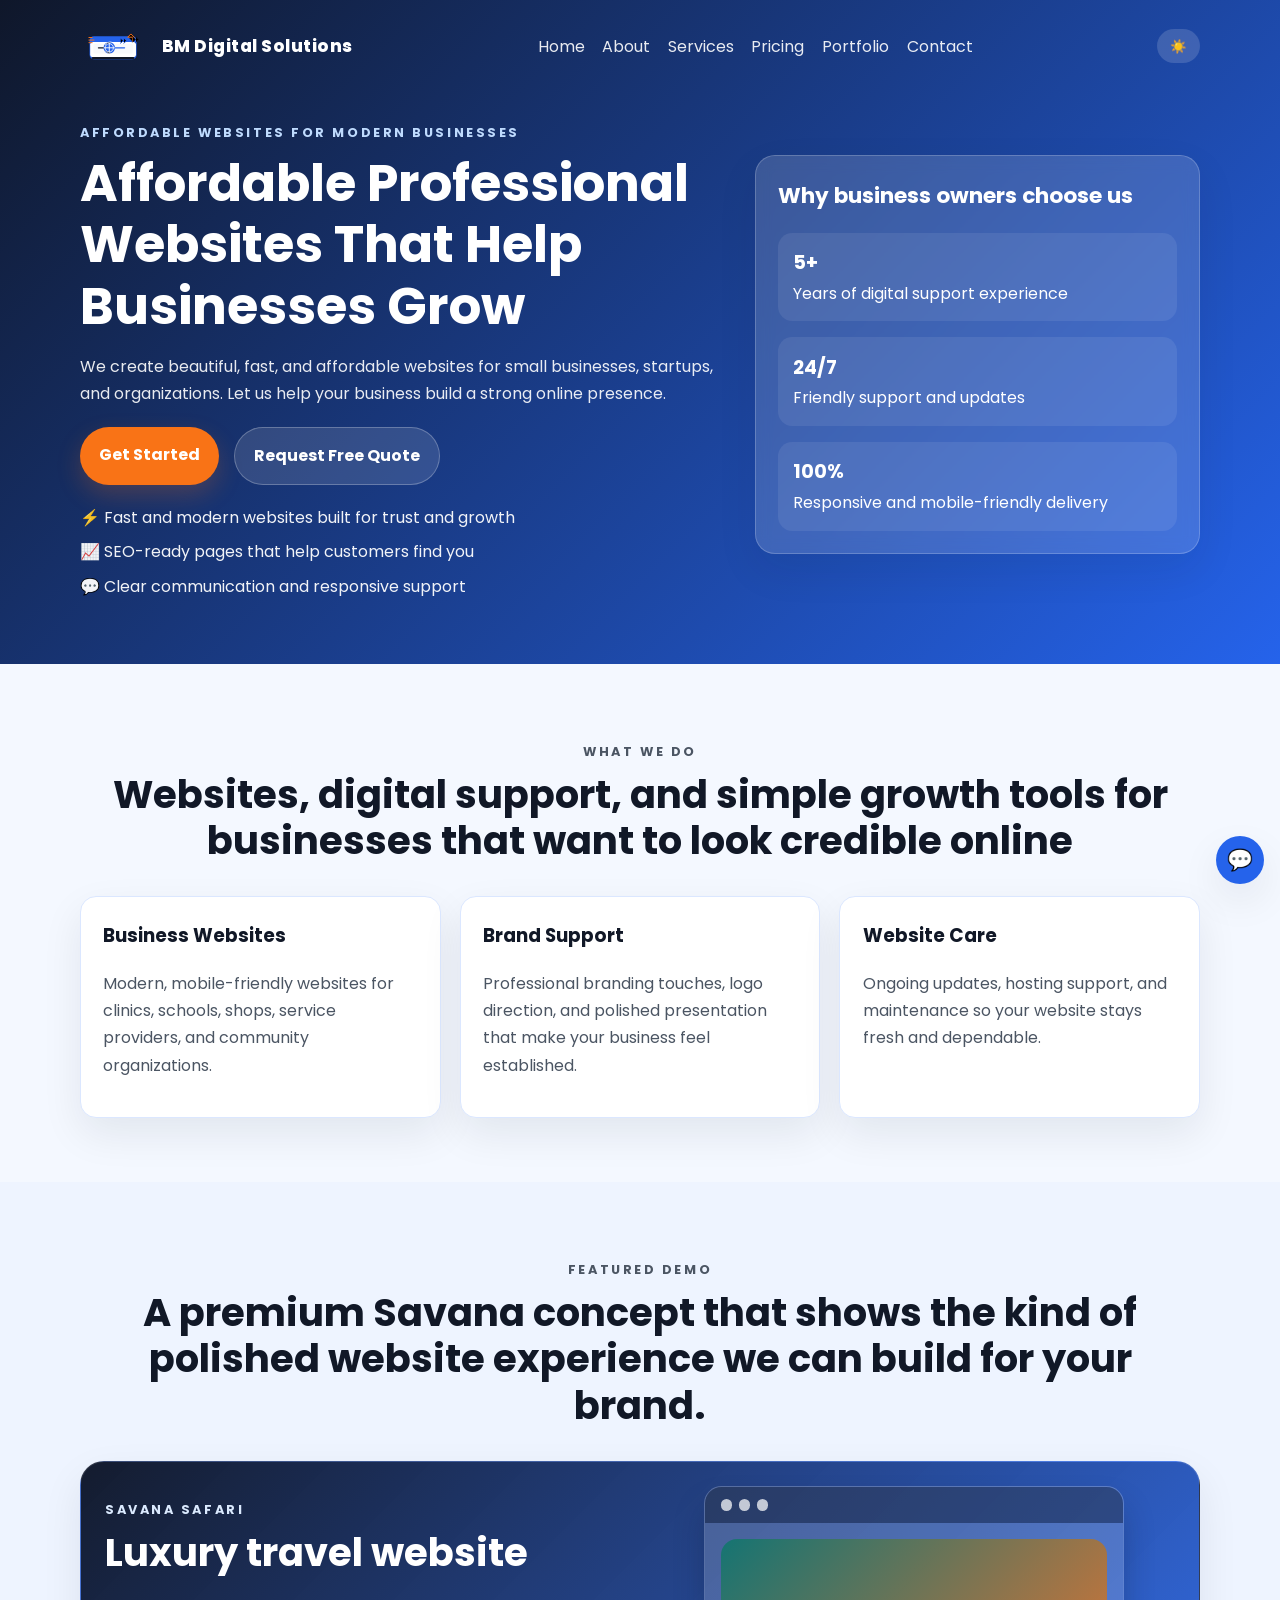
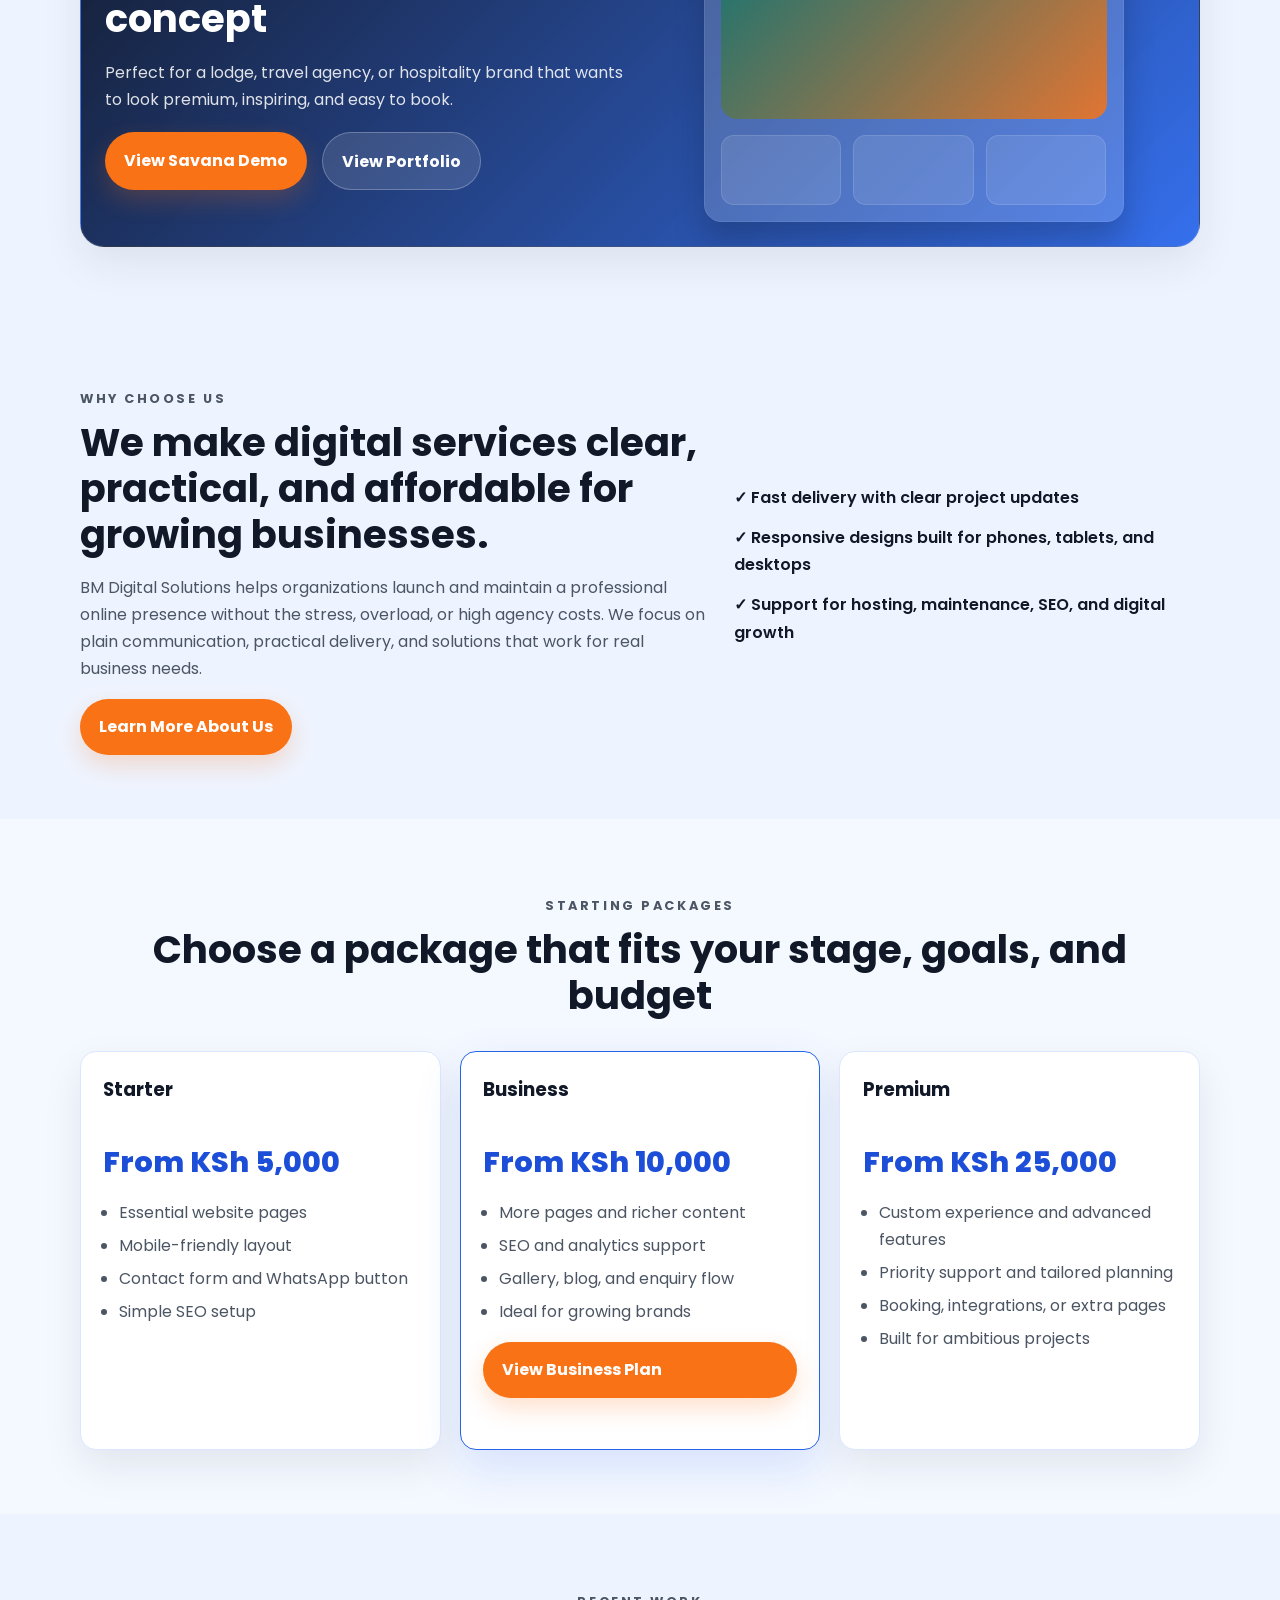
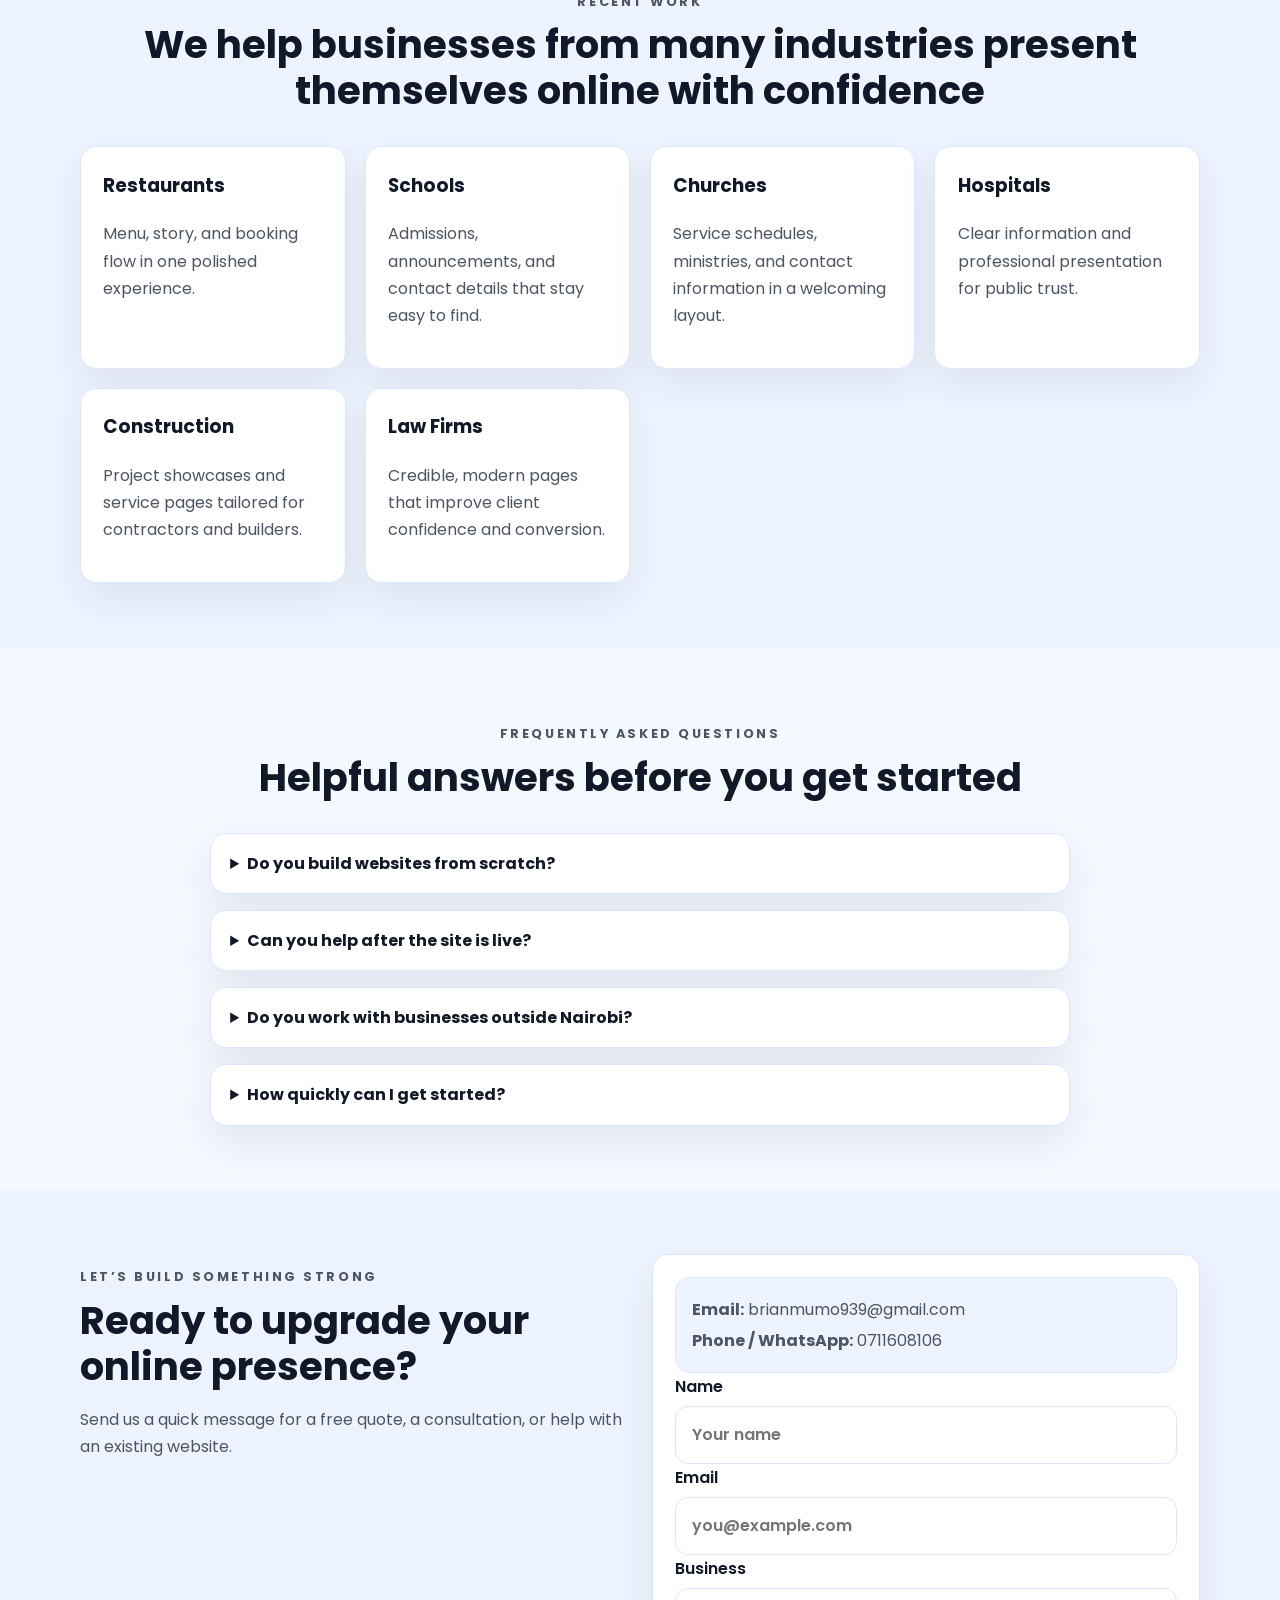
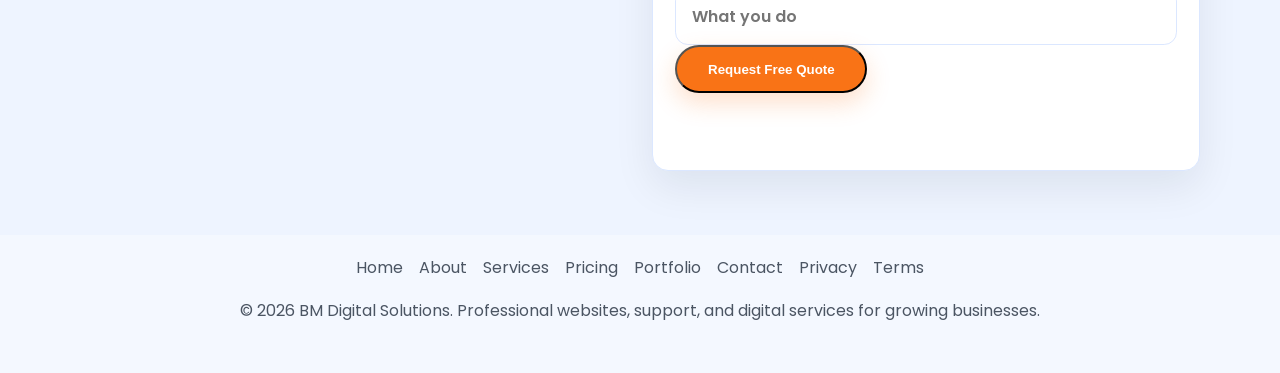
==== index.html @ 934c51f0 "Add Savana demo portfolio showcase Co-authored-by: Copilot <223556219+Copilot@users.noreply.github.c" ====
<!DOCTYPE html>
<html lang="en">
  <head>
    <meta charset="UTF-8" />
    <meta name="viewport" content="width=device-width, initial-scale=1.0" />
    <meta name="description" content="BM Digital Solutions creates affordable, professional websites and digital support services for businesses in Kenya and beyond." />
    <meta name="keywords" content="website design, website development, SEO, business websites, digital solutions, Kenya" />
    <meta property="og:title" content="BM Digital Solutions | Affordable Websites & Digital Solutions" />
    <meta property="og:description" content="Professional websites, branding, SEO, hosting, and digital support for growing businesses." />
    <meta property="og:type" content="website" />
    <title>BM Digital Solutions | Affordable Websites & Digital Solutions</title>
    <link rel="preconnect" href="https://fonts.googleapis.com" />
    <link rel="preconnect" href="https://fonts.gstatic.com" crossorigin />
    <link href="https://fonts.googleapis.com/css2?family=Poppins:wght@400;500;600;700;800&display=swap" rel="stylesheet" />
    <link rel="stylesheet" href="styles.css" />
    <!-- Google tag (gtag.js) -->
    <script async src="https://www.googletagmanager.com/gtag/js?id=G-LF1W4YRLGX"></script>
    <script>
      window.dataLayer = window.dataLayer || [];
      function gtag(){dataLayer.push(arguments);}
      gtag('js', new Date());
      gtag('config', 'G-LF1W4YRLGX');
    </script>
    <link rel="icon" href="images/favicon.svg" type="image/svg+xml" />
    <link rel="icon" href="images/favicon-32.png" sizes="32x32" />
    <meta property="og:image" content="https://femoh-cpu.github.io/BM-Digital-solutions/images/social-preview.svg" />
    <link rel="image_src" href="images/social-preview.svg" />
    <link rel="canonical" href="https://femoh-cpu.github.io/BM-Digital-solutions/" />
    <meta name="author" content="BM Digital Solutions" />
    <meta property="og:title" content="BM Digital Solutions | Affordable Websites & Digital Solutions" />
    <meta property="og:description" content="Affordable professional websites, SEO, hosting and digital support for small businesses." />
    <meta property="og:type" content="website" />
    <meta property="og:url" content="https://femoh-cpu.github.io/BM-Digital-solutions/" />
    <meta property="og:image" content="https://femoh-cpu.github.io/BM-Digital-solutions/images/social-preview.svg" />
    <meta name="twitter:card" content="summary_large_image" />
    <meta name="twitter:title" content="BM Digital Solutions | Affordable Websites & Digital Solutions" />
    <meta name="twitter:description" content="Affordable professional websites, SEO, hosting and digital support for small businesses." />
    <meta name="theme-color" content="#2563EB" />
    <script type="application/ld+json">
      {
        "@context": "https://schema.org",
        "@type": "Organization",
        "name": "BM Digital Solutions",
        "url": "https://femoh-cpu.github.io/BM-Digital-solutions/",
        "logo": "https://femoh-cpu.github.io/BM-Digital-solutions/images/logo.svg",
        "contactPoint": [{
          "@type": "ContactPoint",
          "telephone": "+254711608106",
          "contactType": "customer service"
        }]
      }
    </script>
  </head>
  <body>
    <div class="loading-screen" aria-hidden="true">
      <div class="spinner"></div>
    </div>

    <header class="site-header">
      <div class="container nav-bar">
        <a class="brand" href="index.html" aria-label="BM Digital Solutions home">
          <img class="brand-logo" src="images/logo.svg" alt="BM Digital Solutions laptop logo" />
          <span class="brand-text">BM Digital Solutions</span>
        </a>
        <nav class="nav-links" aria-label="Primary navigation">
          <a href="index.html">Home</a>
          <a href="about.html">About</a>
          <a href="services.html">Services</a>
          <a href="pricing.html">Pricing</a>
          <a href="portfolio.html">Portfolio</a>
          <a href="contact.html">Contact</a>
        </nav>
        <button class="theme-toggle" type="button" aria-label="Toggle dark mode">☀️</button>
      </div>

      <div class="container hero" id="top">
        <div class="hero-copy">
          <p class="eyebrow">Affordable websites for modern businesses</p>
          <h1>Affordable Professional Websites That Help Businesses Grow</h1>
          <p class="hero-text">
            We create beautiful, fast, and affordable websites for small businesses, startups, and organizations. Let us help your business build a strong online presence.
          </p>
          <div class="hero-actions">
            <a class="btn btn-primary" href="contact.html">Get Started</a>
            <a class="btn btn-secondary" href="services.html">Request Free Quote</a>
          </div>
          <ul class="hero-list">
            <li>⚡ Fast and modern websites built for trust and growth</li>
            <li>📈 SEO-ready pages that help customers find you</li>
            <li>💬 Clear communication and responsive support</li>
          </ul>
        </div>

        <div class="hero-card" aria-label="Business growth highlights">
          <h2>Why business owners choose us</h2>
          <div class="stat-grid">
            <div>
              <strong>5+</strong>
              <span>Years of digital support experience</span>
            </div>
            <div>
              <strong>24/7</strong>
              <span>Friendly support and updates</span>
            </div>
            <div>
              <strong>100%</strong>
              <span>Responsive and mobile-friendly delivery</span>
            </div>
          </div>
        </div>
      </div>
    </header>

    <main>
      <section class="section">
        <div class="container">
          <div class="section-heading">
            <p class="eyebrow">What we do</p>
            <h2>Websites, digital support, and simple growth tools for businesses that want to look credible online</h2>
          </div>
          <div class="card-grid">
            <article class="info-card">
              <h3>Business Websites</h3>
              <p>Modern, mobile-friendly websites for clinics, schools, shops, service providers, and community organizations.</p>
            </article>
            <article class="info-card">
              <h3>Brand Support</h3>
              <p>Professional branding touches, logo direction, and polished presentation that make your business feel established.</p>
            </article>
            <article class="info-card">
              <h3>Website Care</h3>
              <p>Ongoing updates, hosting support, and maintenance so your website stays fresh and dependable.</p>
            </article>
          </div>
        </div>
      </section>

      <section class="section section-alt">
        <div class="container">
          <div class="section-heading">
            <p class="eyebrow">Featured demo</p>
            <h2>A premium Savana concept that shows the kind of polished website experience we can build for your brand.</h2>
          </div>
          <div class="showcase-banner">
            <div class="showcase-copy">
              <p class="eyebrow">Savana Safari</p>
              <h3>Luxury travel website concept</h3>
              <p>Perfect for a lodge, travel agency, or hospitality brand that wants to look premium, inspiring, and easy to book.</p>
              <div class="hero-actions">
                <a class="btn btn-primary" href="savana-demo.html">View Savana Demo</a>
                <a class="btn btn-secondary" href="portfolio.html">View Portfolio</a>
              </div>
            </div>
            <div class="showcase-preview" aria-hidden="true">
              <div class="mini-browser-panel">
                <div class="mini-browser-toolbar"><span></span><span></span><span></span></div>
                <div class="mini-browser-body">
                  <div class="mini-banner"></div>
                  <div class="mini-cards">
                    <span></span>
                    <span></span>
                    <span></span>
                  </div>
                </div>
              </div>
            </div>
          </div>
        </div>
      </section>

      <section class="section section-alt">
        <div class="container split-section">
          <div>
            <p class="eyebrow">Why choose us</p>
            <h2>We make digital services clear, practical, and affordable for growing businesses.</h2>
            <p>
              BM Digital Solutions helps organizations launch and maintain a professional online presence without the stress, overload, or high agency costs. We focus on plain communication, practical delivery, and solutions that work for real business needs.
            </p>
            <a class="btn btn-primary" href="about.html">Learn More About Us</a>
          </div>
          <div class="check-list">
            <div>✓ Fast delivery with clear project updates</div>
            <div>✓ Responsive designs built for phones, tablets, and desktops</div>
            <div>✓ Support for hosting, maintenance, SEO, and digital growth</div>
          </div>
        </div>
      </section>

      <section class="section">
        <div class="container">
          <div class="section-heading">
            <p class="eyebrow">Starting packages</p>
            <h2>Choose a package that fits your stage, goals, and budget</h2>
          </div>

          <div class="pricing-grid">
            <article class="pricing-card">
              <h3>Starter</h3>
              <p class="price">From KSh 5,000</p>
              <ul>
                <li>Essential website pages</li>
                <li>Mobile-friendly layout</li>
                <li>Contact form and WhatsApp button</li>
                <li>Simple SEO setup</li>
              </ul>
              <a class="btn btn-secondary" href="pricing.html">View Starter Plan</a>
            </article>

            <article class="pricing-card featured">
              <h3>Business</h3>
              <p class="price">From KSh 10,000</p>
              <ul>
                <li>More pages and richer content</li>
                <li>SEO and analytics support</li>
                <li>Gallery, blog, and enquiry flow</li>
                <li>Ideal for growing brands</li>
              </ul>
              <a class="btn btn-primary" href="pricing.html">View Business Plan</a>
            </article>

            <article class="pricing-card">
              <h3>Premium</h3>
              <p class="price">From KSh 25,000</p>
              <ul>
                <li>Custom experience and advanced features</li>
                <li>Priority support and tailored planning</li>
                <li>Booking, integrations, or extra pages</li>
                <li>Built for ambitious projects</li>
              </ul>
              <a class="btn btn-secondary" href="pricing.html">View Premium Plan</a>
            </article>
          </div>
        </div>
      </section>

      <section class="section section-alt">
        <div class="container">
          <div class="section-heading">
            <p class="eyebrow">Recent work</p>
            <h2>We help businesses from many industries present themselves online with confidence</h2>
          </div>
          <div class="card-grid">
            <article class="info-card"><h3>Restaurants</h3><p>Menu, story, and booking flow in one polished experience.</p></article>
            <article class="info-card"><h3>Schools</h3><p>Admissions, announcements, and contact details that stay easy to find.</p></article>
            <article class="info-card"><h3>Churches</h3><p>Service schedules, ministries, and contact information in a welcoming layout.</p></article>
            <article class="info-card"><h3>Hospitals</h3><p>Clear information and professional presentation for public trust.</p></article>
            <article class="info-card"><h3>Construction</h3><p>Project showcases and service pages tailored for contractors and builders.</p></article>
            <article class="info-card"><h3>Law Firms</h3><p>Credible, modern pages that improve client confidence and conversion.</p></article>
          </div>
        </div>
      </section>

      <section class="section">
        <div class="container">
          <div class="section-heading">
            <p class="eyebrow">Frequently asked questions</p>
            <h2>Helpful answers before you get started</h2>
          </div>
          <div class="faq-list">
            <details class="faq-item">
              <summary>Do you build websites from scratch?</summary>
              <p>Yes. We can create a brand-new website or redesign an existing one to make it cleaner, faster, and easier to manage.</p>
            </details>
            <details class="faq-item">
              <summary>Can you help after the site is live?</summary>
              <p>Absolutely. We offer ongoing support for updates, maintenance, hosting guidance, and simple digital improvements.</p>
            </details>
            <details class="faq-item">
              <summary>Do you work with businesses outside Nairobi?</summary>
              <p>Yes. We support clients across Kenya and can work remotely for projects of many sizes.</p>
            </details>
            <details class="faq-item">
              <summary>How quickly can I get started?</summary>
              <p>We usually begin with a short consultation and then outline the best package based on your needs and timeline.</p>
            </details>
          </div>
        </div>
      </section>

      <section class="section section-alt">
        <div class="container contact-wrap">
          <div>
            <p class="eyebrow">Let’s build something strong</p>
            <h2>Ready to upgrade your online presence?</h2>
            <p>Send us a quick message for a free quote, a consultation, or help with an existing website.</p>
          </div>

          <form class="contact-form" id="lead-form" action="https://formspree.io/f/mwlepazd" method="POST" data-remote="true">
            <div class="contact-detail-box">
              <p><strong>Email:</strong> brianmumo939@gmail.com</p>
              <p><strong>Phone / WhatsApp:</strong> 0711608106</p>
            </div>
            <label>
              Name
              <input type="text" name="name" placeholder="Your name" required />
            </label>
            <label>
              Email
              <input type="email" name="email" placeholder="you@example.com" required />
            </label>
            <label>
              Business
              <input type="text" name="business" placeholder="What you do" required />
            </label>
            <button class="btn btn-primary" type="submit">Request Free Quote</button>
            <p class="form-message" id="form-message" aria-live="polite"></p>
            <noscript>
              <p>Please enable JavaScript or contact us directly at <a href="mailto:brianmumo939@gmail.com?subject=Website%20Quote%20Request&body=Hello%20BM%20Digital%20Solutions%2C%0A%0AI%20would%20like%20a%20quote%20for%20a%20website%20project.%0A%0AMy%20business%20name%3A%0AContact%20email%3A%0AContact%20phone%3A%0AProject%20details%3A">brianmumo939@gmail.com</a>.</p>
            </noscript>
          </form>
        </div>
      </section>
    </main>

    <footer class="site-footer">
      <div class="container footer-wrap">
        <div class="footer-links">
          <a href="index.html">Home</a>
          <a href="about.html">About</a>
          <a href="services.html">Services</a>
          <a href="pricing.html">Pricing</a>
          <a href="portfolio.html">Portfolio</a>
          <a href="contact.html">Contact</a>
          <a href="privacy.html">Privacy</a>
          <a href="terms.html">Terms</a>
        </div>
        <p>© <span id="year"></span> BM Digital Solutions. Professional websites, support, and digital services for growing businesses.</p>
      </div>
    </footer>

    <a class="back-to-top" href="#top" aria-label="Back to top">↑</a>
    <a class="whatsapp-float" href="https://wa.me/254711608106" target="_blank" rel="noreferrer" aria-label="Chat on WhatsApp">💬</a>

    <script src="script.js"></script>
  </body>
</html>
---- styles.css ----
:root {
  --bg: #f4f8ff;
  --text: #111827;
  --muted: #4b5563;
  --surface: #ffffff;
  --surface-alt: #eef4ff;
  --primary: #2563eb;
  --primary-dark: #1d4ed8;
  --accent: #f97316;
  --border: #dbe7ff;
  --shadow: 0 16px 40px rgba(17, 24, 39, 0.08);
}

body.dark {
  --bg: #07111f;
  --text: #f8fafc;
  --muted: #cbd5e1;
  --surface: #0f172a;
  --surface-alt: #111c31;
  --primary: #60a5fa;
  --primary-dark: #bfdbfe;
  --border: #233249;
  --shadow: 0 18px 40px rgba(2, 6, 23, 0.35);
}

* {
  box-sizing: border-box;
}

html {
  scroll-behavior: smooth;
}

body {
  margin: 0;
  font-family: "Poppins", sans-serif;
  background: var(--bg);
  color: var(--text);
  line-height: 1.7;
  transition: background 0.3s ease, color 0.3s ease;
}

a {
  color: inherit;
  text-decoration: none;
}

img {
  max-width: 100%;
  display: block;
}

.container {
  width: min(1120px, calc(100% - 2rem));
  margin: 0 auto;
}

.site-header {
  background: linear-gradient(135deg, #0f172a 0%, #2563eb 100%);
  color: white;
  padding: 1rem 0 4rem;
  position: relative;
}

.site-header.sticky {
  padding-top: 0.7rem;
}

.nav-bar {
  display: flex;
  justify-content: space-between;
  align-items: center;
  padding: 0.5rem 0 1.5rem;
  gap: 1rem;
}

.site-header.sticky .nav-bar {
  padding-bottom: 0.9rem;
}

.brand {
  display: inline-flex;
  align-items: center;
  gap: 0.7rem;
  font-weight: 800;
  font-size: 1.05rem;
  letter-spacing: 0.03em;
}

.brand-logo {
  width: 4.4rem;
  height: auto;
  display: block;
}

.nav-links {
  display: flex;
  gap: 1.1rem;
  flex-wrap: wrap;
}

.nav-links a {
  color: rgba(255, 255, 255, 0.9);
  transition: color 0.2s ease;
}

.nav-links a:hover {
  color: white;
}

.theme-toggle {
  border: none;
  background: rgba(255, 255, 255, 0.15);
  color: white;
  padding: 0.6rem 0.8rem;
  border-radius: 999px;
  cursor: pointer;
}

.hero {
  display: grid;
  gap: 2rem;
  grid-template-columns: 1.3fr 0.9fr;
  align-items: center;
  padding-top: 1rem;
}

.eyebrow {
  text-transform: uppercase;
  letter-spacing: 0.2em;
  font-size: 0.8rem;
  font-weight: 700;
  color: #bfdbfe;
  margin-bottom: 0.6rem;
}

.hero h1,
.page-hero h1,
.section-heading h2,
.split-section h2,
.contact-wrap h2 {
  margin: 0 0 0.6rem;
  line-height: 1.2;
}

.hero h1 {
  font-size: clamp(2.2rem, 4vw, 3.4rem);
}

.hero-text {
  color: rgba(255, 255, 255, 0.9);
  max-width: 650px;
}

.hero-actions {
  display: flex;
  flex-wrap: wrap;
  gap: 0.9rem;
  margin: 1.2rem 0;
}

.btn {
  display: inline-block;
  padding: 0.9rem 1.2rem;
  border-radius: 999px;
  font-weight: 700;
  transition: transform 0.2s ease, box-shadow 0.2s ease;
}

.btn:hover {
  transform: translateY(-2px);
}

.btn-primary {
  background: var(--accent);
  color: white;
  box-shadow: 0 10px 25px rgba(249, 115, 22, 0.22);
}

.btn-secondary {
  background: rgba(255, 255, 255, 0.12);
  color: white;
  border: 1px solid rgba(255, 255, 255, 0.25);
}

.hero-list {
  list-style: none;
  padding: 0;
  margin: 1rem 0 0;
  display: grid;
  gap: 0.45rem;
  color: rgba(255, 255, 255, 0.94);
}

.hero-card {
  background: rgba(255, 255, 255, 0.15);
  border: 1px solid rgba(255, 255, 255, 0.2);
  backdrop-filter: blur(8px);
  border-radius: 1.25rem;
  padding: 1.4rem;
  box-shadow: var(--shadow);
}

.hero-card h2 {
  margin-top: 0;
  font-size: 1.35rem;
}

.stat-grid {
  display: grid;
  gap: 1rem;
}

.stat-grid div {
  background: rgba(255, 255, 255, 0.08);
  border-radius: 0.9rem;
  padding: 0.9rem;
}

.stat-grid strong {
  display: block;
  font-size: 1.2rem;
}

.page-hero {
  padding: 2rem 0 1rem;
}

.page-hero h1 {
  font-size: clamp(2rem, 3.5vw, 2.7rem);
}

.section {
  padding: 4rem 0;
}

.section-alt {
  background: var(--surface-alt);
}

.section-heading {
  text-align: center;
  margin-bottom: 2rem;
}

.section-heading h2,
.split-section h2,
.contact-wrap h2 {
  font-size: clamp(1.7rem, 3vw, 2.4rem);
}

.section-heading p,
.split-section p,
.contact-wrap p,
.info-card p,
.testimonial-card p,
.pricing-card ul,
.content-card p,
.policy-card p,
.policy-card li {
  color: var(--muted);
}

.card-grid,
.testimonial-grid,
.pricing-grid,
.service-grid {
  display: grid;
  gap: 1.2rem;
  grid-template-columns: repeat(auto-fit, minmax(240px, 1fr));
}

.info-card,
.testimonial-card,
.contact-form,
.pricing-card,
.content-card,
.policy-card,
.contact-card {
  background: var(--surface);
  border: 1px solid var(--border);
  border-radius: 1rem;
  padding: 1.4rem;
  box-shadow: var(--shadow);
}

.info-card h3,
.testimonial-card strong,
.pricing-card h3,
.content-card h3 {
  margin-top: 0;
}

.pricing-card {
  display: flex;
  flex-direction: column;
  gap: 0.8rem;
}

.pricing-card.featured {
  border: 1px solid var(--primary);
  box-shadow: 0 18px 45px rgba(37, 99, 235, 0.15);
}

.price {
  font-size: 1.8rem;
  font-weight: 800;
  color: var(--primary-dark);
  margin: 0;
}

.pricing-card ul,
.policy-card ul {
  padding-left: 1rem;
  margin: 0 0 0.25rem;
}

.pricing-card li + li,
.policy-card li + li {
  margin-top: 0.35rem;
}

.split-section {
  display: grid;
  gap: 1.5rem;
  grid-template-columns: 1.15fr 0.85fr;
  align-items: center;
}

.check-list {
  display: grid;
  gap: 0.8rem;
  font-weight: 600;
}

.contact-wrap {
  display: grid;
  gap: 1.5rem;
  grid-template-columns: 1fr 1fr;
  align-items: start;
}

  .contact-form {
    max-width: 100%;
  }

  .contact-form button[type="submit"] {
    width: fit-content;
    min-width: 12rem;
  }
.contact-detail-box {
  padding: 0.95rem 1rem;
  border-radius: 0.9rem;
  background: var(--surface-alt);
  border: 1px solid var(--border);
}

.contact-detail-box p {
  margin: 0.2rem 0;
}

.contact-map {
  margin-top: 1rem;
  border-radius: 1rem;
  overflow: hidden;
  border: 1px solid var(--border);
}

.contact-map iframe {
  width: 100%;
  min-height: 240px;
  border: 0;
}

label {
  display: grid;
  gap: 0.35rem;
  font-weight: 600;
}

input,
textarea {
  border: 1px solid var(--border);
  border-radius: 0.8rem;
  padding: 0.9rem 1rem;
  font: inherit;
  background: var(--surface);
  color: var(--text);
  transition: border-color 0.2s ease, box-shadow 0.2s ease;
}

input:focus,
textarea:focus {
  outline: none;
  border-color: var(--primary);
  box-shadow: 0 0 0 4px rgba(37, 99, 235, 0.12);
}

textarea {
  min-height: 140px;
  resize: vertical;
}

.form-message {
  min-height: 1.4rem;
  color: var(--primary-dark);
  font-weight: 600;
  transition: color 0.2s ease;
}

.form-message.error {
  color: #ef4444;
}

.form-message.success {
  color: #16a34a;
}

.faq-list {
  display: grid;
  gap: 1rem;
  max-width: 860px;
  margin: 0 auto;
}

.faq-item {
  background: var(--surface);
  border: 1px solid var(--border);
  border-radius: 1rem;
  padding: 1rem 1.2rem;
  box-shadow: var(--shadow);
}

.faq-item summary {
  cursor: pointer;
  font-weight: 700;
  color: var(--text);
}

.faq-item p {
  margin: 0.7rem 0 0;
  color: var(--muted);
}

.portfolio-cta {
  margin-top: 1rem;
}

.showcase-banner {
  display: grid;
  grid-template-columns: 1fr 1fr;
  gap: 1.5rem;
  align-items: center;
  background: linear-gradient(135deg, rgba(15, 23, 42, 0.98), rgba(37, 99, 235, 0.92));
  border: 1px solid rgba(255, 255, 255, 0.12);
  border-radius: 1.5rem;
  padding: 1.5rem;
  box-shadow: var(--shadow);
  overflow: hidden;
}

.showcase-banner-large {
  min-height: 350px;
}

.showcase-copy {
  color: white;
}

.showcase-copy .eyebrow {
  color: #dbeafe;
}

.showcase-copy h3 {
  margin: 0 0 0.5rem;
  font-size: clamp(1.7rem, 3vw, 2.4rem);
}

.showcase-copy p {
  color: rgba(255, 255, 255, 0.86);
  margin: 0;
}

.showcase-copy .hero-actions {
  margin-top: 1.2rem;
}

.showcase-preview {
  display: grid;
  place-items: center;
}

.mini-browser-panel {
  width: min(100%, 420px);
  background: rgba(255, 255, 255, 0.1);
  border: 1px solid rgba(255, 255, 255, 0.15);
  border-radius: 1.1rem;
  overflow: hidden;
  box-shadow: 0 20px 30px rgba(15, 23, 42, 0.25);
}

.mini-browser-toolbar {
  display: flex;
  gap: 0.45rem;
  padding: 0.8rem 1rem;
  background: rgba(15, 23, 42, 0.4);
}

.mini-browser-toolbar span {
  display: inline-block;
  width: 0.7rem;
  height: 0.7rem;
  border-radius: 50%;
  background: rgba(255, 255, 255, 0.72);
}

.mini-browser-body {
  padding: 1rem;
  background: rgba(255, 255, 255, 0.08);
}

.mini-banner {
  height: 180px;
  border-radius: 1rem;
  background: linear-gradient(135deg, rgba(15, 118, 110, 0.9), rgba(249, 115, 22, 0.85)), url('https://images.unsplash.com/photo-1501785888041-af3ef285b470?auto=format&fit=crop&w=900&q=80') center/cover no-repeat;
  margin-bottom: 1rem;
}

.mini-banner-alt {
  background: linear-gradient(135deg, rgba(17, 24, 39, 0.5), rgba(6, 95, 70, 0.75)), url('https://images.unsplash.com/photo-1549388604-817d15aa0110?auto=format&fit=crop&w=900&q=80') center/cover no-repeat;
}

.mini-cards {
  display: grid;
  grid-template-columns: repeat(3, minmax(0, 1fr));
  gap: 0.75rem;
}

.mini-cards span {
  display: block;
  height: 70px;
  border-radius: 0.8rem;
  background: rgba(255, 255, 255, 0.1);
  border: 1px solid rgba(255, 255, 255, 0.12);
}

.savana-header {
  background: linear-gradient(135deg, #102d21 0%, #0e8f73 40%, #1f2937 100%);
}

.demo-hero {
  display: grid;
  gap: 2rem;
  grid-template-columns: 1.1fr 0.9fr;
  align-items: center;
  padding-top: 1rem;
}

.feature-list {
  list-style: none;
  padding: 0;
  margin: 1.4rem 0 0;
  display: grid;
  gap: 0.6rem;
  color: rgba(255, 255, 255, 0.92);
}

.browser-window {
  background: rgba(255, 255, 255, 0.12);
  border: 1px solid rgba(255, 255, 255, 0.2);
  border-radius: 1.2rem;
  overflow: hidden;
  box-shadow: 0 22px 40px rgba(2, 6, 23, 0.28);
  backdrop-filter: blur(8px);
}

.browser-bar {
  display: flex;
  gap: 0.45rem;
  padding: 0.8rem 1rem;
  background: rgba(15, 23, 42, 0.35);
}

.browser-bar span {
  width: 0.8rem;
  height: 0.8rem;
  border-radius: 50%;
  background: rgba(255, 255, 255, 0.7);
  display: inline-block;
}

.browser-content {
  padding: 1.1rem;
  background: rgba(255, 255, 255, 0.06);
}

.browser-hero {
  padding: 1.1rem;
  border-radius: 1rem;
  margin-bottom: 1rem;
  background: linear-gradient(135deg, rgba(15, 118, 110, 0.82), rgba(2, 6, 23, 0.28)), url('https://images.unsplash.com/photo-1547036967-23d11aacaee0?auto=format&fit=crop&w=1200&q=80') center/cover no-repeat;
  color: white;
}

.browser-badge {
  display: inline-block;
  background: rgba(255, 255, 255, 0.18);
  border: 1px solid rgba(255, 255, 255, 0.2);
  border-radius: 999px;
  padding: 0.35rem 0.7rem;
  font-size: 0.75rem;
  text-transform: uppercase;
  letter-spacing: 0.08em;
}

.browser-hero h2 {
  margin: 0.7rem 0 0.4rem;
  font-size: clamp(1.5rem, 2vw, 2.2rem);
}

.browser-hero p {
  margin: 0;
  color: rgba(255, 255, 255, 0.85);
}

.browser-actions {
  display: flex;
  flex-wrap: wrap;
  gap: 0.6rem;
  margin-top: 1rem;
}

.browser-actions span {
  display: inline-block;
  background: rgba(255, 255, 255, 0.14);
  border: 1px solid rgba(255, 255, 255, 0.15);
  border-radius: 999px;
  padding: 0.45rem 0.8rem;
  font-size: 0.75rem;
}

.browser-grid {
  display: grid;
  grid-template-columns: repeat(3, minmax(0, 1fr));
  gap: 0.7rem;
}

.mini-card {
  padding: 0.8rem;
  border-radius: 0.8rem;
  background: rgba(255, 255, 255, 0.08);
  border: 1px solid rgba(255, 255, 255, 0.12);
  color: white;
}

.mini-card strong {
  display: block;
  font-size: 1.1rem;
  margin-bottom: 0.2rem;
}

.mini-card span {
  color: rgba(255, 255, 255, 0.75);
  font-size: 0.78rem;
}

.savana-visual {
  position: relative;
  min-height: 350px;
}

.image-panel {
  position: absolute;
  border-radius: 1.2rem;
  border: 1px solid var(--border);
  box-shadow: var(--shadow);
}

.image-panel-large {
  inset: 0 4rem 2rem 0;
  background: linear-gradient(135deg, rgba(2, 6, 23, 0.2), rgba(6, 95, 70, 0.15)), url('https://images.unsplash.com/photo-1500530855697-b586d89ba3ee?auto=format&fit=crop&w=1200&q=80') center/cover no-repeat;
}

.image-panel-small {
  inset: 140px 0 0 40%;
  background: linear-gradient(135deg, rgba(249, 115, 22, 0.2), rgba(15, 23, 42, 0.15)), url('https://images.unsplash.com/photo-1521295121783-8a321d551ad2?auto=format&fit=crop&w=900&q=80') center/cover no-repeat;
}

.savana-stats {
  grid-template-columns: repeat(4, minmax(180px, 1fr));
}

.stat-item {
  background: var(--surface);
  border: 1px solid var(--border);
  border-radius: 1rem;
  padding: 1.3rem;
  box-shadow: var(--shadow);
  text-align: center;
}

.stat-item strong {
  display: block;
  font-size: 1.7rem;
  color: var(--primary-dark);
}

.stat-item span {
  color: var(--muted);
}

.package-tag {
  display: inline-flex;
  width: fit-content;
  padding: 0.35rem 0.7rem;
  border-radius: 999px;
  background: rgba(37, 99, 235, 0.08);
  color: var(--primary-dark);
  font-size: 0.72rem;
  font-weight: 700;
  text-transform: uppercase;
  letter-spacing: 0.08em;
}

.savana-packages .pricing-card {
  min-height: 100%;
}

.demo-tiles {
  display: grid;
  gap: 1rem;
  grid-template-columns: repeat(4, minmax(0, 1fr));
}

.demo-tile {
  min-height: 170px;
  border-radius: 1.1rem;
  border: 1px solid var(--border);
  box-shadow: var(--shadow);
  display: flex;
  align-items: end;
  padding: 1rem;
  font-weight: 700;
  color: white;
  background-size: cover;
  background-position: center;
}

.tile-one {
  background: linear-gradient(135deg, rgba(15, 23, 42, 0.38), rgba(7, 89, 133, 0.4)), url('https://images.unsplash.com/photo-1501785888041-af3ef285b470?auto=format&fit=crop&w=900&q=80') center/cover no-repeat;
}

.tile-two {
  background: linear-gradient(135deg, rgba(15, 23, 42, 0.38), rgba(6, 95, 70, 0.45)), url('https://images.unsplash.com/photo-1535941339077-2dd1c7963098?auto=format&fit=crop&w=900&q=80') center/cover no-repeat;
}

.tile-three {
  background: linear-gradient(135deg, rgba(15, 23, 42, 0.38), rgba(249, 115, 22, 0.45)), url('https://images.unsplash.com/photo-1527631746610-bca00a040d60?auto=format&fit=crop&w=900&q=80') center/cover no-repeat;
}

.tile-four {
  background: linear-gradient(135deg, rgba(15, 23, 42, 0.42), rgba(30, 64, 175, 0.45)), url('https://images.unsplash.com/photo-1507525428034-b723cf961d3e?auto=format&fit=crop&w=900&q=80') center/cover no-repeat;
}

.gallery-grid {
  display: grid;
  gap: 1rem;
  grid-template-columns: repeat(4, minmax(0, 1fr));
}

.gallery-card {
  position: relative;
  min-height: 250px;
  border-radius: 1.1rem;
  overflow: hidden;
  border: 1px solid var(--border);
  box-shadow: var(--shadow);
  background-size: cover;
  background-position: center;
}

.gallery-one {
  background: linear-gradient(135deg, rgba(15, 23, 42, 0.2), rgba(15, 23, 42, 0.45)), url('https://images.unsplash.com/photo-1547036967-23d11aacaee0?auto=format&fit=crop&w=900&q=80') center/cover no-repeat;
}

.gallery-two {
  background: linear-gradient(135deg, rgba(15, 23, 42, 0.2), rgba(15, 23, 42, 0.45)), url('https://images.unsplash.com/photo-1472396961693-142e6e269027?auto=format&fit=crop&w=900&q=80') center/cover no-repeat;
}

.gallery-three {
  background: linear-gradient(135deg, rgba(15, 23, 42, 0.2), rgba(15, 23, 42, 0.45)), url('https://images.unsplash.com/photo-1500530855697-b586d89ba3ee?auto=format&fit=crop&w=900&q=80') center/cover no-repeat;
}

.gallery-four {
  background: linear-gradient(135deg, rgba(15, 23, 42, 0.2), rgba(15, 23, 42, 0.45)), url('https://images.unsplash.com/photo-1521295121783-8a321d551ad2?auto=format&fit=crop&w=900&q=80') center/cover no-repeat;
}

.gallery-overlay {
  position: absolute;
  inset: auto 0 0 0;
  padding: 1rem;
  background: linear-gradient(180deg, transparent, rgba(15, 23, 42, 0.72));
}

.gallery-overlay span {
  color: white;
  font-weight: 700;
  font-size: 1.05rem;
}

.timeline {
  display: grid;
  gap: 1rem;
  grid-template-columns: repeat(3, minmax(0, 1fr));
}

.timeline-item {
  background: var(--surface);
  border: 1px solid var(--border);
  border-radius: 1rem;
  padding: 1.4rem;
  box-shadow: var(--shadow);
}

.timeline-day {
  display: inline-block;
  margin-bottom: 0.6rem;
  color: var(--primary-dark);
  font-weight: 800;
  letter-spacing: 0.08em;
  text-transform: uppercase;
  font-size: 0.72rem;
}

.timeline-item h3 {
  margin: 0 0 0.6rem;
}

.timeline-item p {
  margin: 0;
  color: var(--muted);
}

.booking-wrap {
  display: grid;
  gap: 1.5rem;
  grid-template-columns: 1fr 1.1fr;
  align-items: center;
}

.booking-form {
  background: var(--surface);
  border: 1px solid var(--border);
  border-radius: 1rem;
  padding: 1.2rem;
  box-shadow: var(--shadow);
  display: grid;
  gap: 1rem;
}

.booking-form label {
  display: grid;
  gap: 0.4rem;
  font-weight: 600;
}

.booking-form select {
  border: 1px solid var(--border);
  border-radius: 0.8rem;
  padding: 0.9rem 1rem;
  font: inherit;
  background: var(--surface);
  color: var(--text);
}

.cta-panel {
  background: linear-gradient(135deg, rgba(37, 99, 235, 0.12), rgba(249, 115, 22, 0.12));
  border: 1px solid var(--border);
  border-radius: 1.3rem;
  padding: 2rem;
  text-align: center;
  box-shadow: var(--shadow);
}

.cta-panel h2 {
  margin: 0 0 1rem;
  font-size: clamp(1.8rem, 3vw, 2.5rem);
}

@media (max-width: 780px) {
  .showcase-banner,
  .demo-hero,
  .split-section,
  .contact-wrap,
  .booking-wrap {
    grid-template-columns: 1fr;
  }

  .savana-stats,
  .demo-tiles,
  .gallery-grid,
  .timeline {
    grid-template-columns: repeat(2, minmax(0, 1fr));
  }

  .nav-links {
    display: none;
  }

  .contact-card,
  .contact-form {
    width: 100%;
  }
}

@media (max-width: 560px) {
  .site-header {
    padding-bottom: 3rem;
  }

  .hero-actions {
    flex-direction: column;
  }

  .btn {
    text-align: center;
  }

  .footer-links {
    flex-direction: column;
  }

  .contact-card,
  .contact-form {
    padding: 1rem;
  }

  .savana-stats,
  .demo-tiles,
  .gallery-grid,
  .timeline {
    grid-template-columns: 1fr;
  }
}

.site-footer {
  padding: 1.2rem 0 2rem;
}

.footer-wrap {
  text-align: center;
  color: var(--muted);
}

.footer-links {
  display: flex;
  justify-content: center;
  gap: 1rem;
  flex-wrap: wrap;
  margin-bottom: 0.8rem;
}

.back-to-top,
.whatsapp-float {
  position: fixed;
  right: 1rem;
  display: grid;
  place-items: center;
  width: 3rem;
  height: 3rem;
  border-radius: 999px;
  background: var(--primary);
  color: white;
  box-shadow: var(--shadow);
  z-index: 20;
}

.back-to-top {
  bottom: 5.5rem;
  opacity: 0;
  pointer-events: none;
  transition: opacity 0.2s ease;
}

.back-to-top.visible {
  opacity: 1;
  pointer-events: auto;
}

.whatsapp-float {
  bottom: 1rem;
  font-size: 1.3rem;
}

.loading-screen {
  position: fixed;
  inset: 0;
  display: grid;
  place-items: center;
  background: white;
  z-index: 100;
  transition: opacity 0.3s ease, visibility 0.3s ease;
}

.loading-screen.hidden {
  opacity: 0;
  visibility: hidden;
}

.spinner {
  width: 3rem;
  height: 3rem;
  border: 4px solid rgba(37, 99, 235, 0.2);
  border-top-color: var(--primary);
  border-radius: 50%;
  animation: spin 0.9s linear infinite;
}

@keyframes spin {
  to {
    transform: rotate(360deg);
  }
}

@media (max-width: 780px) {
  .hero,
  .split-section,
  .contact-wrap {
    grid-template-columns: 1fr;
  }

  .nav-links {
    display: none;
  }

  .contact-card,
  .contact-form {
    width: 100%;
  }
}

@media (max-width: 560px) {
  .site-header {
    padding-bottom: 3rem;
  }

  .hero-actions {
    flex-direction: column;
  }

  .btn {
    text-align: center;
  }

  .footer-links {
    flex-direction: column;
  }

  .contact-card,
  .contact-form {
    padding: 1rem;
  }
}
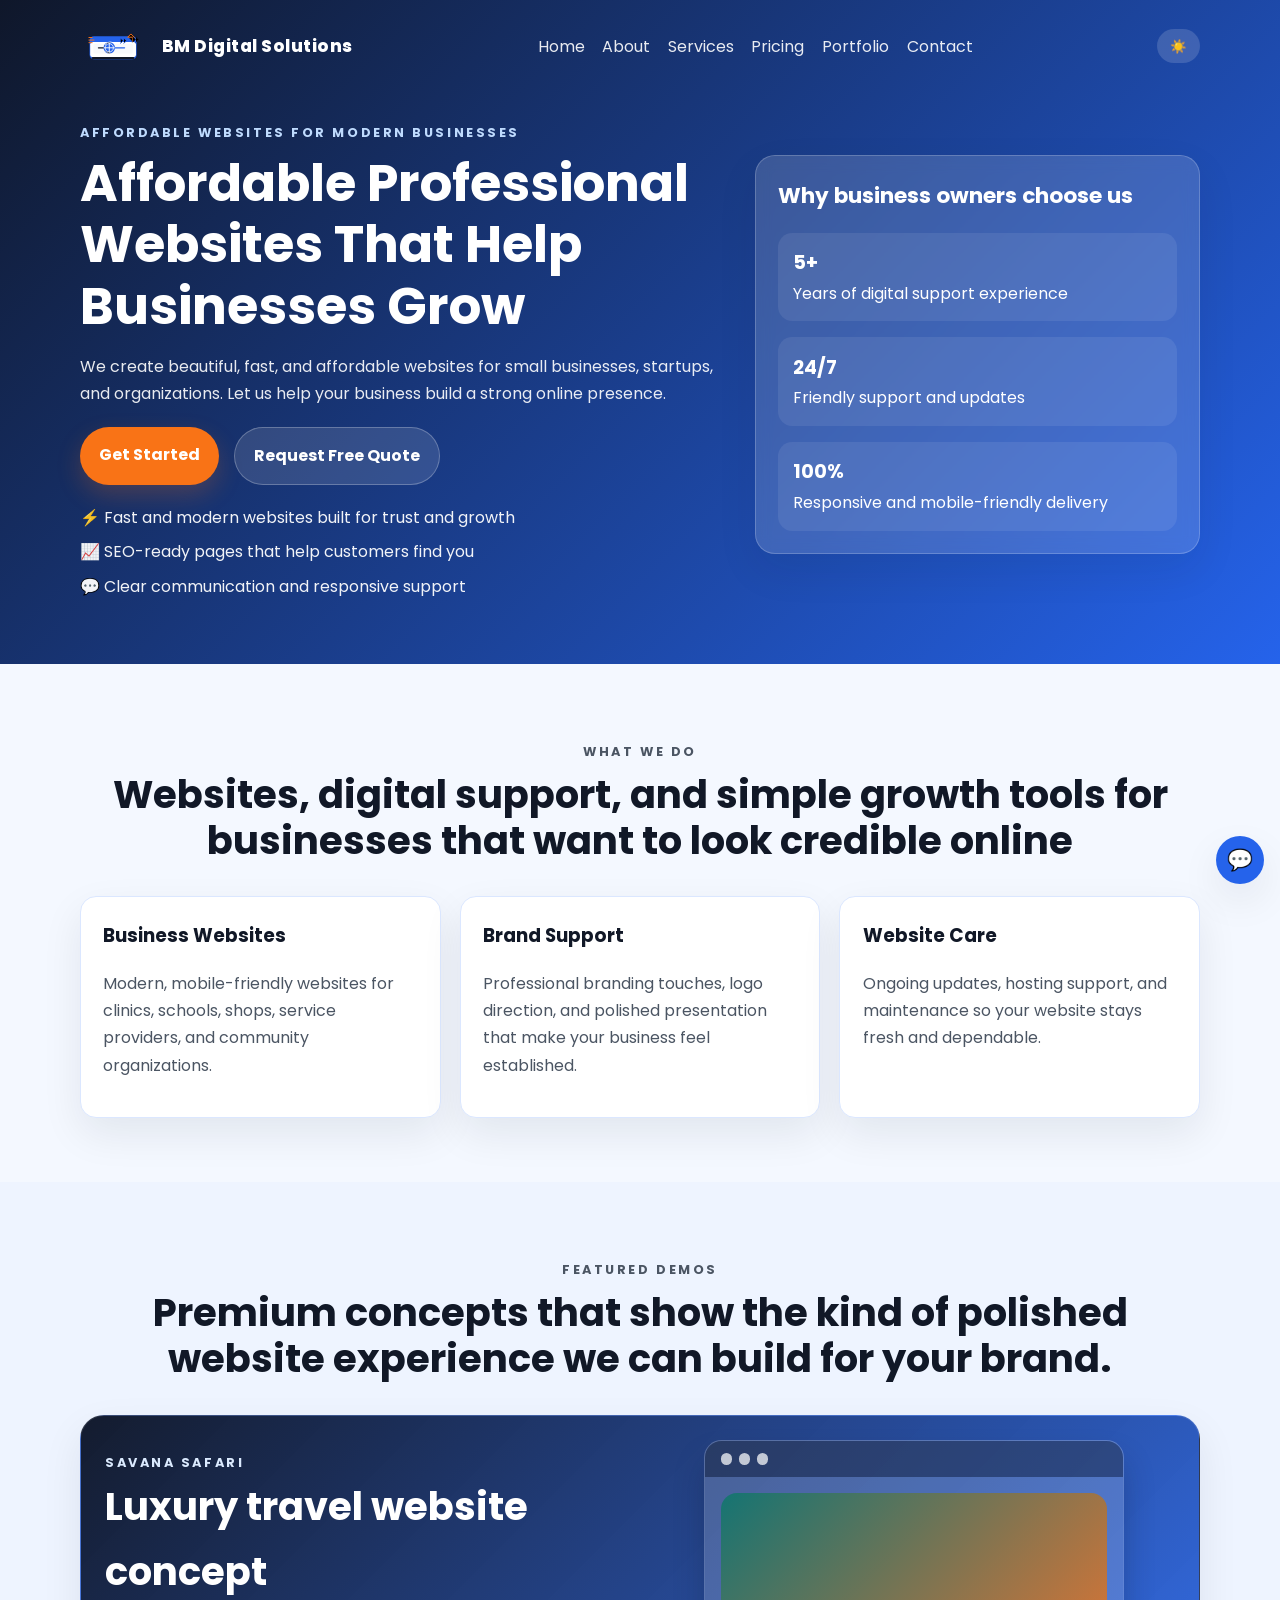
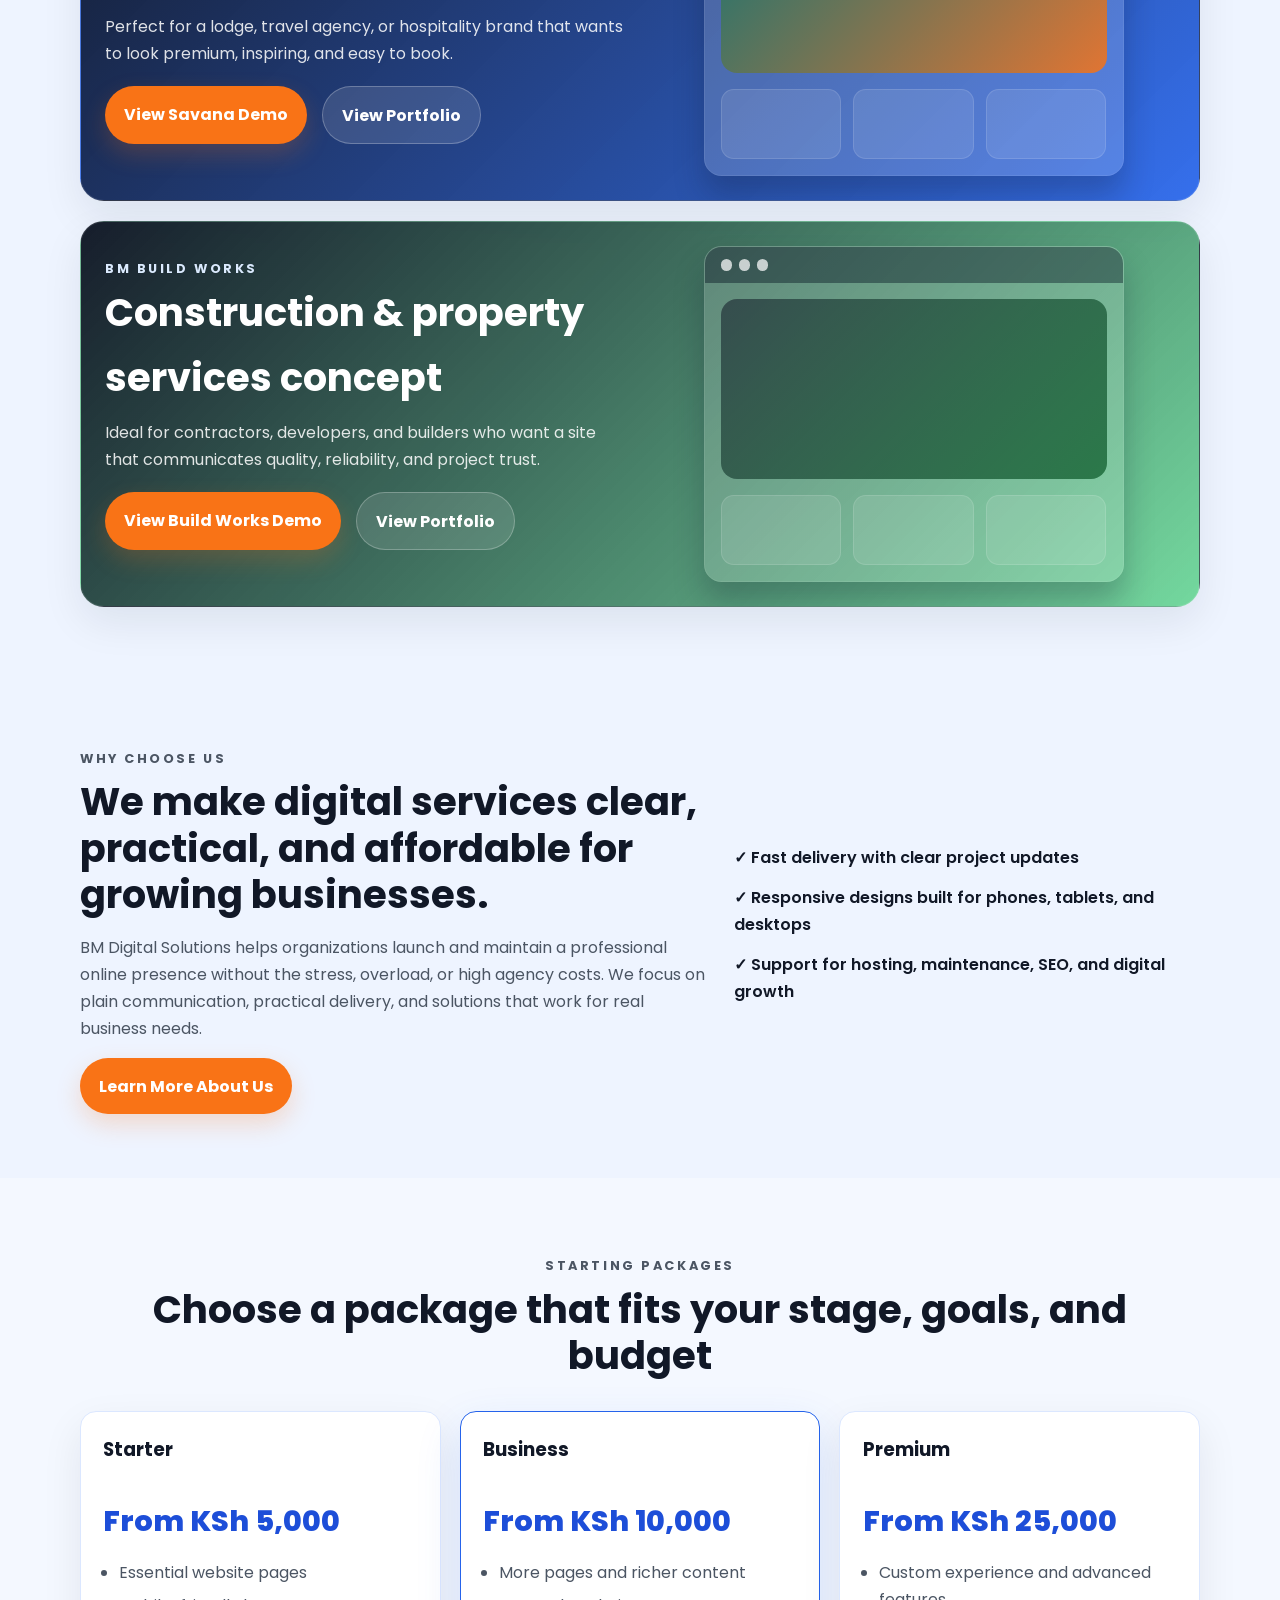
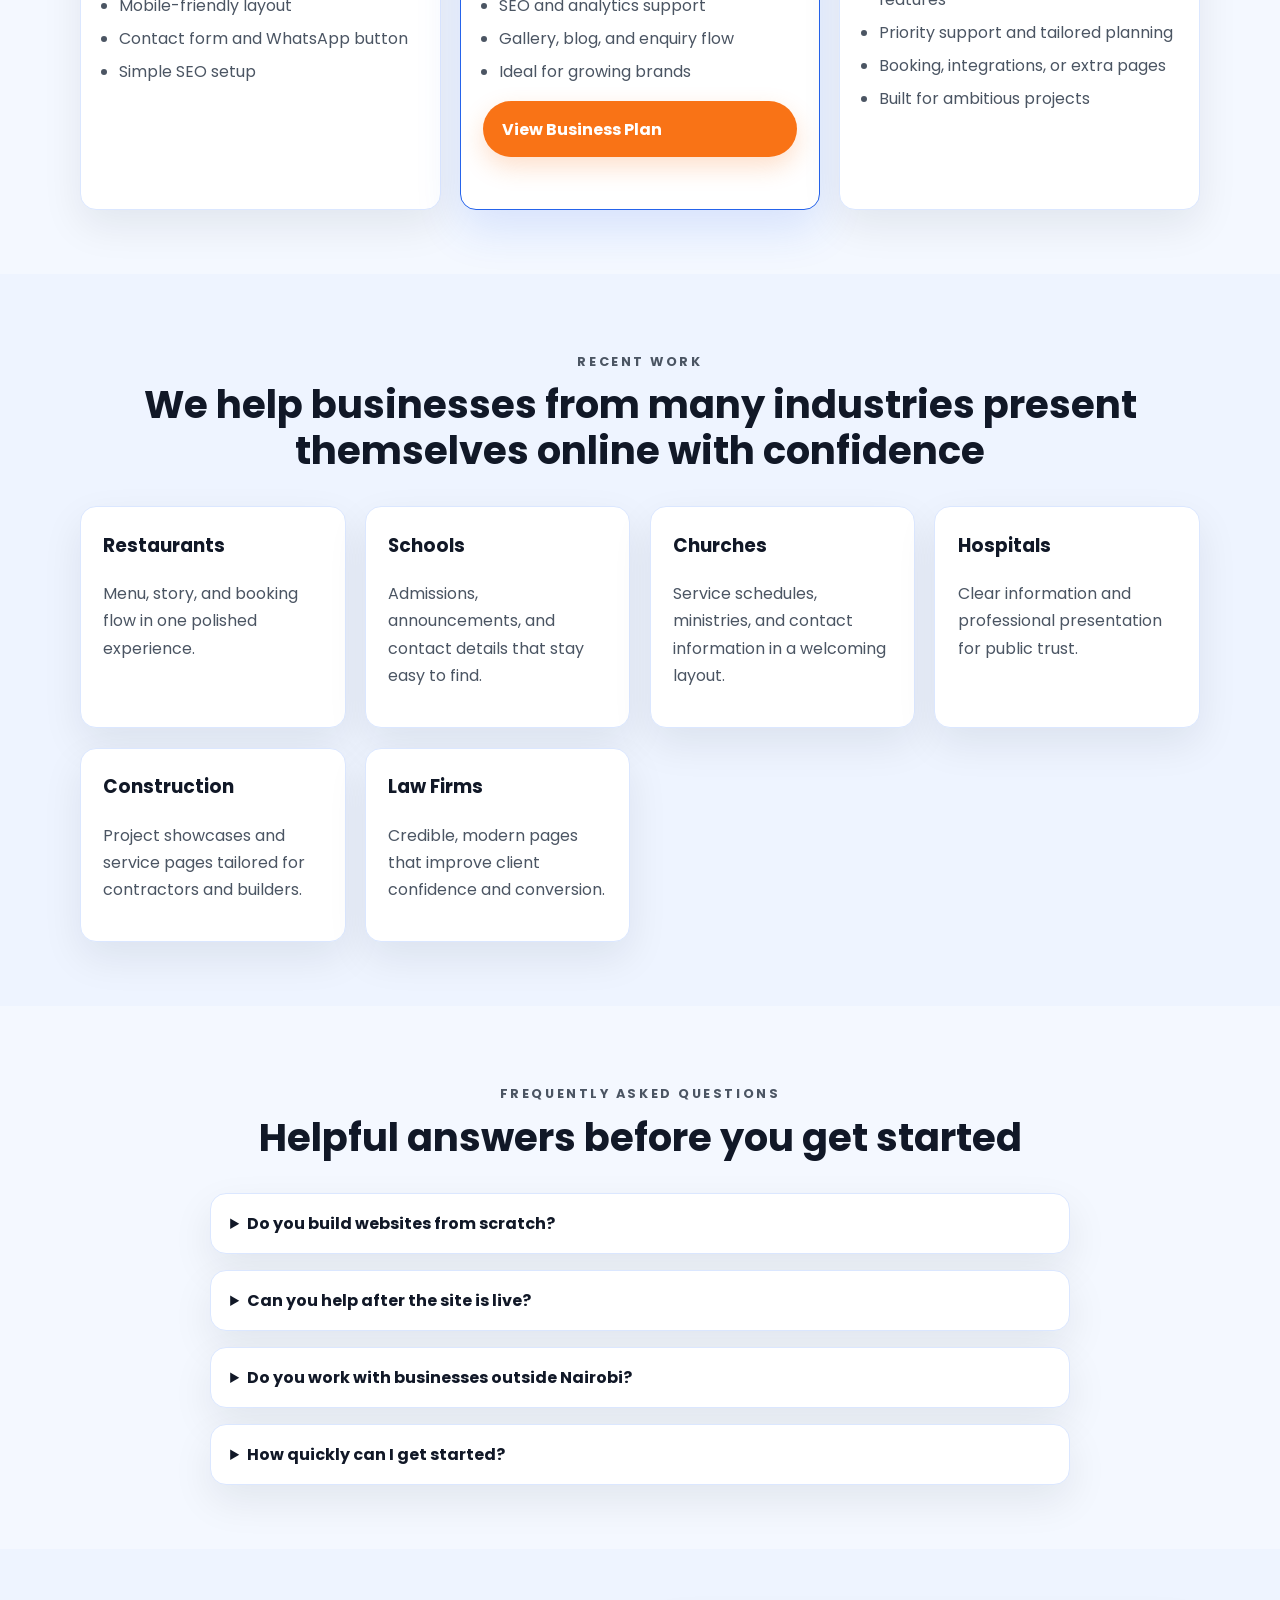
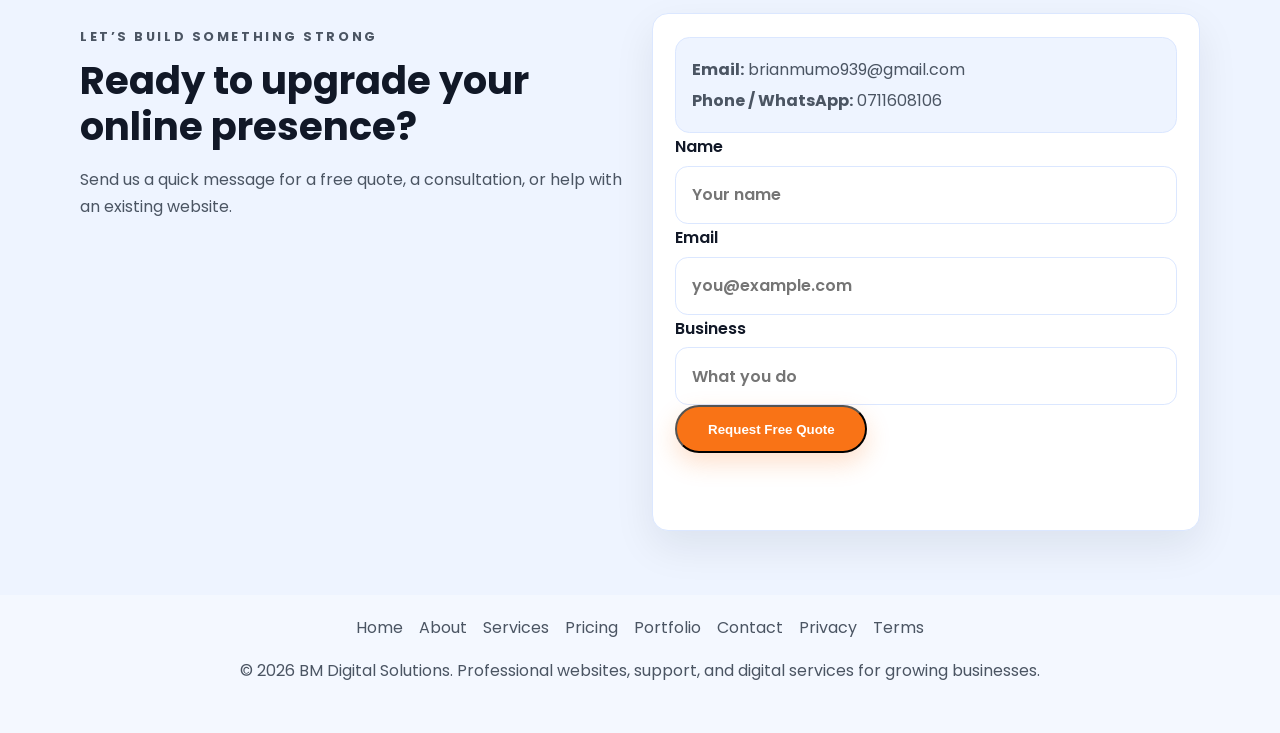
==== commit 6722afef: "Add premium demo portfolio pages Co-authored-by: Copilot <223556219+Copilot@users.noreply.github.com" ====
--- a/index.html
+++ b/index.html
@@ -138,8 +138,8 @@
       <section class="section section-alt">
         <div class="container">
           <div class="section-heading">
-            <p class="eyebrow">Featured demo</p>
-            <h2>A premium Savana concept that shows the kind of polished website experience we can build for your brand.</h2>
+            <p class="eyebrow">Featured demos</p>
+            <h2>Premium concepts that show the kind of polished website experience we can build for your brand.</h2>
           </div>
           <div class="showcase-banner">
             <div class="showcase-copy">
@@ -156,6 +156,31 @@
                 <div class="mini-browser-toolbar"><span></span><span></span><span></span></div>
                 <div class="mini-browser-body">
                   <div class="mini-banner"></div>
+                  <div class="mini-cards">
+                    <span></span>
+                    <span></span>
+                    <span></span>
+                  </div>
+                </div>
+              </div>
+            </div>
+          </div>
+
+          <div class="showcase-banner showcase-banner-alt">
+            <div class="showcase-copy">
+              <p class="eyebrow">BM Build Works</p>
+              <h3>Construction & property services concept</h3>
+              <p>Ideal for contractors, developers, and builders who want a site that communicates quality, reliability, and project trust.</p>
+              <div class="hero-actions">
+                <a class="btn btn-primary" href="bm-build-works-demo.html">View Build Works Demo</a>
+                <a class="btn btn-secondary" href="portfolio.html">View Portfolio</a>
+              </div>
+            </div>
+            <div class="showcase-preview" aria-hidden="true">
+              <div class="mini-browser-panel">
+                <div class="mini-browser-toolbar"><span></span><span></span><span></span></div>
+                <div class="mini-browser-body">
+                  <div class="mini-banner mini-banner-buildworks"></div>
                   <div class="mini-cards">
                     <span></span>
                     <span></span>
--- a/styles.css
+++ b/styles.css
@@ -444,6 +444,10 @@
 
 .portfolio-cta {
   margin-top: 1rem;
+  display: flex;
+  justify-content: center;
+  gap: 0.9rem;
+  flex-wrap: wrap;
 }
 
 .showcase-banner {
@@ -528,6 +532,20 @@
 
 .mini-banner-alt {
   background: linear-gradient(135deg, rgba(17, 24, 39, 0.5), rgba(6, 95, 70, 0.75)), url('https://images.unsplash.com/photo-1549388604-817d15aa0110?auto=format&fit=crop&w=900&q=80') center/cover no-repeat;
+}
+
+.mini-banner-buildworks {
+  background: linear-gradient(135deg, rgba(17, 24, 39, 0.55), rgba(22, 101, 52, 0.8)), url('https://images.unsplash.com/photo-1504307651254-35680f356dfd?auto=format&fit=crop&w=900&q=80') center/cover no-repeat;
+}
+
+.showcase-banner-alt {
+  margin-top: 1.2rem;
+  background: linear-gradient(135deg, rgba(17, 24, 39, 0.98), rgba(34, 197, 94, 0.6));
+}
+
+.showcase-banner-estate {
+  margin-top: 1.2rem;
+  background: linear-gradient(135deg, rgba(30, 41, 59, 0.98), rgba(14, 116, 144, 0.7));
 }
 
 .mini-cards {
@@ -873,6 +891,312 @@
   color: var(--text);
 }
 
+.buildworks-header {
+  background: linear-gradient(135deg, #1f2937 0%, #3b5b5c 35%, #101827 100%);
+}
+
+.buildworks-hero {
+  display: grid;
+  gap: 2rem;
+  grid-template-columns: 1.1fr 0.9fr;
+  align-items: center;
+  padding-top: 1rem;
+}
+
+.buildworks-window {
+  background: rgba(255, 255, 255, 0.12);
+  border: 1px solid rgba(255, 255, 255, 0.18);
+  border-radius: 1.2rem;
+  overflow: hidden;
+  box-shadow: 0 18px 40px rgba(2, 6, 23, 0.25);
+}
+
+.buildworks-window-bar {
+  display: flex;
+  gap: 0.45rem;
+  padding: 0.8rem 1rem;
+  background: rgba(15, 23, 42, 0.38);
+}
+
+.buildworks-window-bar span {
+  display: inline-block;
+  width: 0.8rem;
+  height: 0.8rem;
+  border-radius: 50%;
+  background: rgba(255, 255, 255, 0.72);
+}
+
+.buildworks-window-body {
+  padding: 1rem;
+  background: rgba(255, 255, 255, 0.07);
+}
+
+.buildworks-card-hero {
+  padding: 1.2rem;
+  border-radius: 1rem;
+  background: linear-gradient(135deg, rgba(22, 101, 52, 0.78), rgba(15, 23, 42, 0.4)), url('https://images.unsplash.com/photo-1504307651254-35680f356dfd?auto=format&fit=crop&w=1200&q=80') center/cover no-repeat;
+  color: white;
+}
+
+.buildworks-badge {
+  display: inline-block;
+  background: rgba(255, 255, 255, 0.15);
+  border: 1px solid rgba(255, 255, 255, 0.2);
+  border-radius: 999px;
+  padding: 0.35rem 0.8rem;
+  font-size: 0.72rem;
+  text-transform: uppercase;
+  letter-spacing: 0.08em;
+}
+
+.buildworks-card-hero h2 {
+  margin: 0.75rem 0 0.4rem;
+  font-size: clamp(1.6rem, 2vw, 2.2rem);
+}
+
+.buildworks-card-hero p {
+  margin: 0;
+  color: rgba(255,255,255,0.85);
+}
+
+.buildworks-metrics {
+  display: grid;
+  grid-template-columns: repeat(3, minmax(0, 1fr));
+  gap: 0.75rem;
+  margin-top: 1rem;
+}
+
+.buildworks-metrics div {
+  background: rgba(255,255,255,0.08);
+  border: 1px solid rgba(255,255,255,0.12);
+  border-radius: 0.8rem;
+  padding: 0.8rem;
+  color: white;
+}
+
+.buildworks-metrics strong {
+  display: block;
+  font-size: 1.2rem;
+}
+
+.buildworks-metrics span {
+  color: rgba(255,255,255,0.75);
+  font-size: 0.75rem;
+}
+
+.buildworks-stats {
+  grid-template-columns: repeat(4, minmax(180px, 1fr));
+}
+
+.buildworks-visual {
+  position: relative;
+  min-height: 350px;
+}
+
+.build-panel {
+  position: absolute;
+  border-radius: 1.2rem;
+  border: 1px solid var(--border);
+  box-shadow: var(--shadow);
+}
+
+.build-panel-large {
+  inset: 0 4rem 2rem 0;
+  background: linear-gradient(135deg, rgba(15, 23, 42, 0.15), rgba(22, 101, 52, 0.15)), url('https://images.unsplash.com/photo-1504307651254-35680f356dfd?auto=format&fit=crop&w=1200&q=80') center/cover no-repeat;
+}
+
+.build-panel-small {
+  inset: 150px 0 0 38%;
+  background: linear-gradient(135deg, rgba(249, 115, 22, 0.2), rgba(15, 23, 42, 0.18)), url('https://images.unsplash.com/photo-1512917774080-9991f1c4c750?auto=format&fit=crop&w=900&q=80') center/cover no-repeat;
+}
+
+.project-grid {
+  display: grid;
+  grid-template-columns: repeat(4, minmax(0, 1fr));
+  gap: 1rem;
+}
+
+.project-card {
+  min-height: 220px;
+  border-radius: 1.1rem;
+  border: 1px solid var(--border);
+  box-shadow: var(--shadow);
+  display: flex;
+  align-items: end;
+  padding: 1rem;
+  color: white;
+  background-size: cover;
+  background-position: center;
+}
+
+.project-one {
+  background: linear-gradient(135deg, rgba(15, 23, 42, 0.3), rgba(30, 64, 175, 0.4)), url('https://images.unsplash.com/photo-1489515217757-5fd1be406fef?auto=format&fit=crop&w=900&q=80') center/cover no-repeat;
+}
+
+.project-two {
+  background: linear-gradient(135deg, rgba(15, 23, 42, 0.3), rgba(22, 101, 52, 0.4)), url('https://images.unsplash.com/photo-1512917774080-9991f1c4c750?auto=format&fit=crop&w=900&q=80') center/cover no-repeat;
+}
+
+.project-three {
+  background: linear-gradient(135deg, rgba(15, 23, 42, 0.3), rgba(249, 115, 22, 0.4)), url('https://images.unsplash.com/photo-1523217582562-09d0def993a6?auto=format&fit=crop&w=900&q=80') center/cover no-repeat;
+}
+
+.project-four {
+  background: linear-gradient(135deg, rgba(15, 23, 42, 0.3), rgba(6, 95, 70, 0.4)), url('https://images.unsplash.com/photo-1504307651254-35680f356dfd?auto=format&fit=crop&w=900&q=80') center/cover no-repeat;
+}
+
+.project-tag {
+  position: relative;
+  display: inline-block;
+  background: rgba(255,255,255,0.15);
+  border: 1px solid rgba(255,255,255,0.18);
+  border-radius: 999px;
+  padding: 0.35rem 0.65rem;
+  font-size: 0.7rem;
+  letter-spacing: 0.04em;
+  text-transform: uppercase;
+}
+
+.project-card h3 {
+  margin: 0.6rem 0 0;
+  font-size: 1.2rem;
+}
+
+.project-estate-one {
+  background: linear-gradient(135deg, rgba(15, 23, 42, 0.28), rgba(15, 118, 110, 0.45)), url('https://images.unsplash.com/photo-1494526585095-c41746248156?auto=format&fit=crop&w=900&q=80') center/cover no-repeat;
+}
+
+.project-estate-two {
+  background: linear-gradient(135deg, rgba(15, 23, 42, 0.25), rgba(8, 145, 178, 0.45)), url('https://images.unsplash.com/photo-1502672260266-1c1ef2d93688?auto=format&fit=crop&w=900&q=80') center/cover no-repeat;
+}
+
+.project-estate-three {
+  background: linear-gradient(135deg, rgba(15, 23, 42, 0.28), rgba(14, 116, 144, 0.4)), url('https://images.unsplash.com/photo-1512917774080-9991f1c4c750?auto=format&fit=crop&w=900&q=80') center/cover no-repeat;
+}
+
+.project-estate-four {
+  background: linear-gradient(135deg, rgba(15, 23, 42, 0.3), rgba(30, 64, 175, 0.4)), url('https://images.unsplash.com/photo-1484154218962-a197022b5858?auto=format&fit=crop&w=900&q=80') center/cover no-repeat;
+}
+
+.estate-header {
+  background: linear-gradient(135deg, #0f172a 0%, #0f766e 38%, #1f2937 100%);
+}
+
+.estate-hero {
+  display: grid;
+  gap: 2rem;
+  grid-template-columns: 1.1fr 0.9fr;
+  align-items: center;
+  padding-top: 1rem;
+}
+
+.estate-window {
+  background: rgba(255, 255, 255, 0.12);
+  border: 1px solid rgba(255, 255, 255, 0.18);
+  border-radius: 1.2rem;
+  overflow: hidden;
+  box-shadow: 0 18px 40px rgba(2, 6, 23, 0.25);
+}
+
+.estate-window-bar {
+  display: flex;
+  gap: 0.45rem;
+  padding: 0.8rem 1rem;
+  background: rgba(15, 23, 42, 0.38);
+}
+
+.estate-window-bar span {
+  display: inline-block;
+  width: 0.8rem;
+  height: 0.8rem;
+  border-radius: 50%;
+  background: rgba(255, 255, 255, 0.7);
+}
+
+.estate-window-body {
+  padding: 1rem;
+  background: rgba(255, 255, 255, 0.07);
+}
+
+.estate-card-hero {
+  padding: 1.2rem;
+  border-radius: 1rem;
+  background: linear-gradient(135deg, rgba(14, 116, 144, 0.75), rgba(15, 23, 42, 0.38)), url('https://images.unsplash.com/photo-1494526585095-c41746248156?auto=format&fit=crop&w=1200&q=80') center/cover no-repeat;
+  color: white;
+}
+
+.estate-badge {
+  display: inline-block;
+  background: rgba(255,255,255,0.15);
+  border: 1px solid rgba(255,255,255,0.2);
+  border-radius: 999px;
+  padding: 0.35rem 0.8rem;
+  font-size: 0.72rem;
+  text-transform: uppercase;
+  letter-spacing: 0.08em;
+}
+
+.estate-card-hero h2 {
+  margin: 0.75rem 0 0.4rem;
+  font-size: clamp(1.6rem, 2vw, 2.2rem);
+}
+
+.estate-card-hero p {
+  margin: 0;
+  color: rgba(255,255,255,0.85);
+}
+
+.estate-mini-grid {
+  display: grid;
+  grid-template-columns: repeat(3, minmax(0, 1fr));
+  gap: 0.75rem;
+  margin-top: 1rem;
+}
+
+.estate-mini-grid div {
+  background: rgba(255,255,255,0.08);
+  border: 1px solid rgba(255,255,255,0.12);
+  border-radius: 0.8rem;
+  padding: 0.8rem;
+  color: white;
+}
+
+.estate-mini-grid strong {
+  display: block;
+  font-size: 1.2rem;
+}
+
+.estate-mini-grid span {
+  color: rgba(255,255,255,0.75);
+  font-size: 0.75rem;
+}
+
+.estate-stats {
+  grid-template-columns: repeat(4, minmax(180px, 1fr));
+}
+
+.estate-visual {
+  position: relative;
+  min-height: 350px;
+}
+
+.estate-panel {
+  position: absolute;
+  border-radius: 1.2rem;
+  border: 1px solid var(--border);
+  box-shadow: var(--shadow);
+}
+
+.estate-panel-large {
+  inset: 0 4rem 2rem 0;
+  background: linear-gradient(135deg, rgba(15, 23, 42, 0.15), rgba(14, 116, 144, 0.12)), url('https://images.unsplash.com/photo-1494526585095-c41746248156?auto=format&fit=crop&w=1200&q=80') center/cover no-repeat;
+}
+
+.estate-panel-small {
+  inset: 140px 0 0 40%;
+  background: linear-gradient(135deg, rgba(15, 118, 110, 0.22), rgba(15, 23, 42, 0.18)), url('https://images.unsplash.com/photo-1502672260266-1c1ef2d93688?auto=format&fit=crop&w=900&q=80') center/cover no-repeat;
+}
+
 .cta-panel {
   background: linear-gradient(135deg, rgba(37, 99, 235, 0.12), rgba(249, 115, 22, 0.12));
   border: 1px solid var(--border);
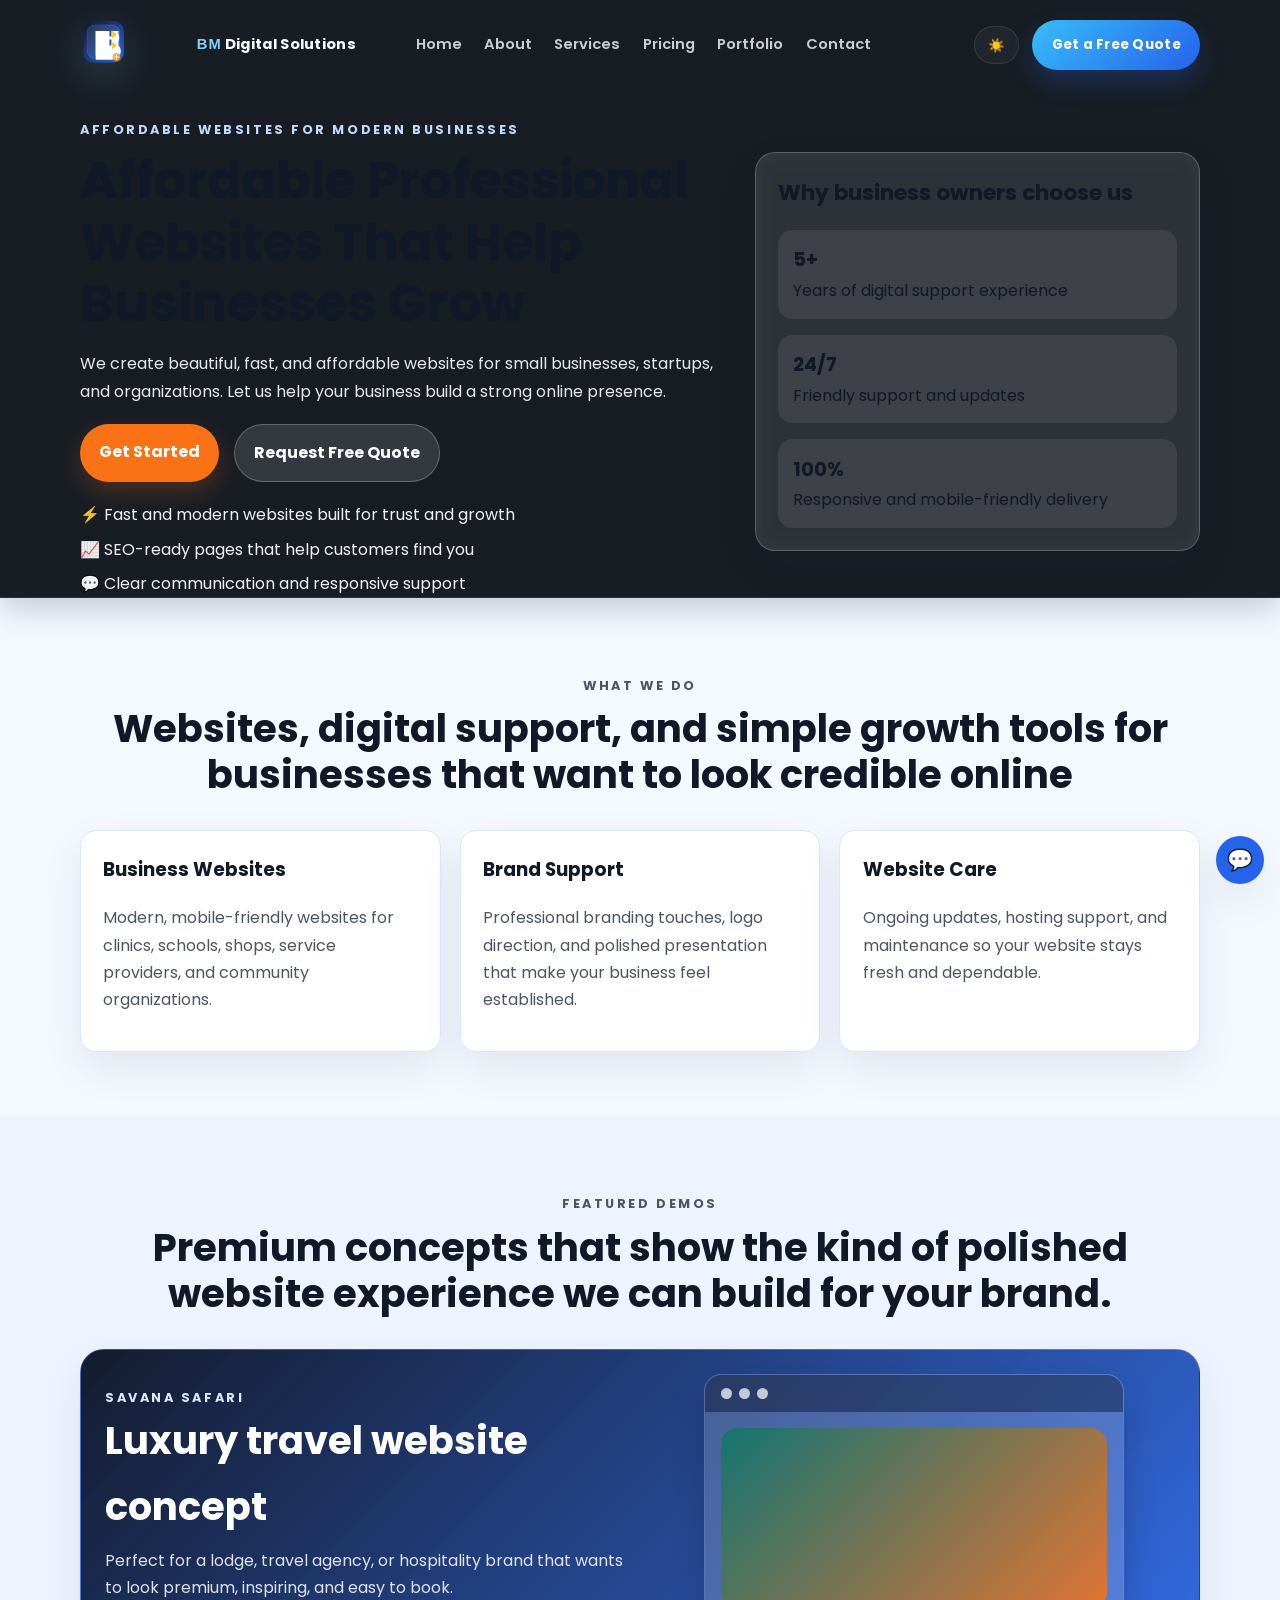
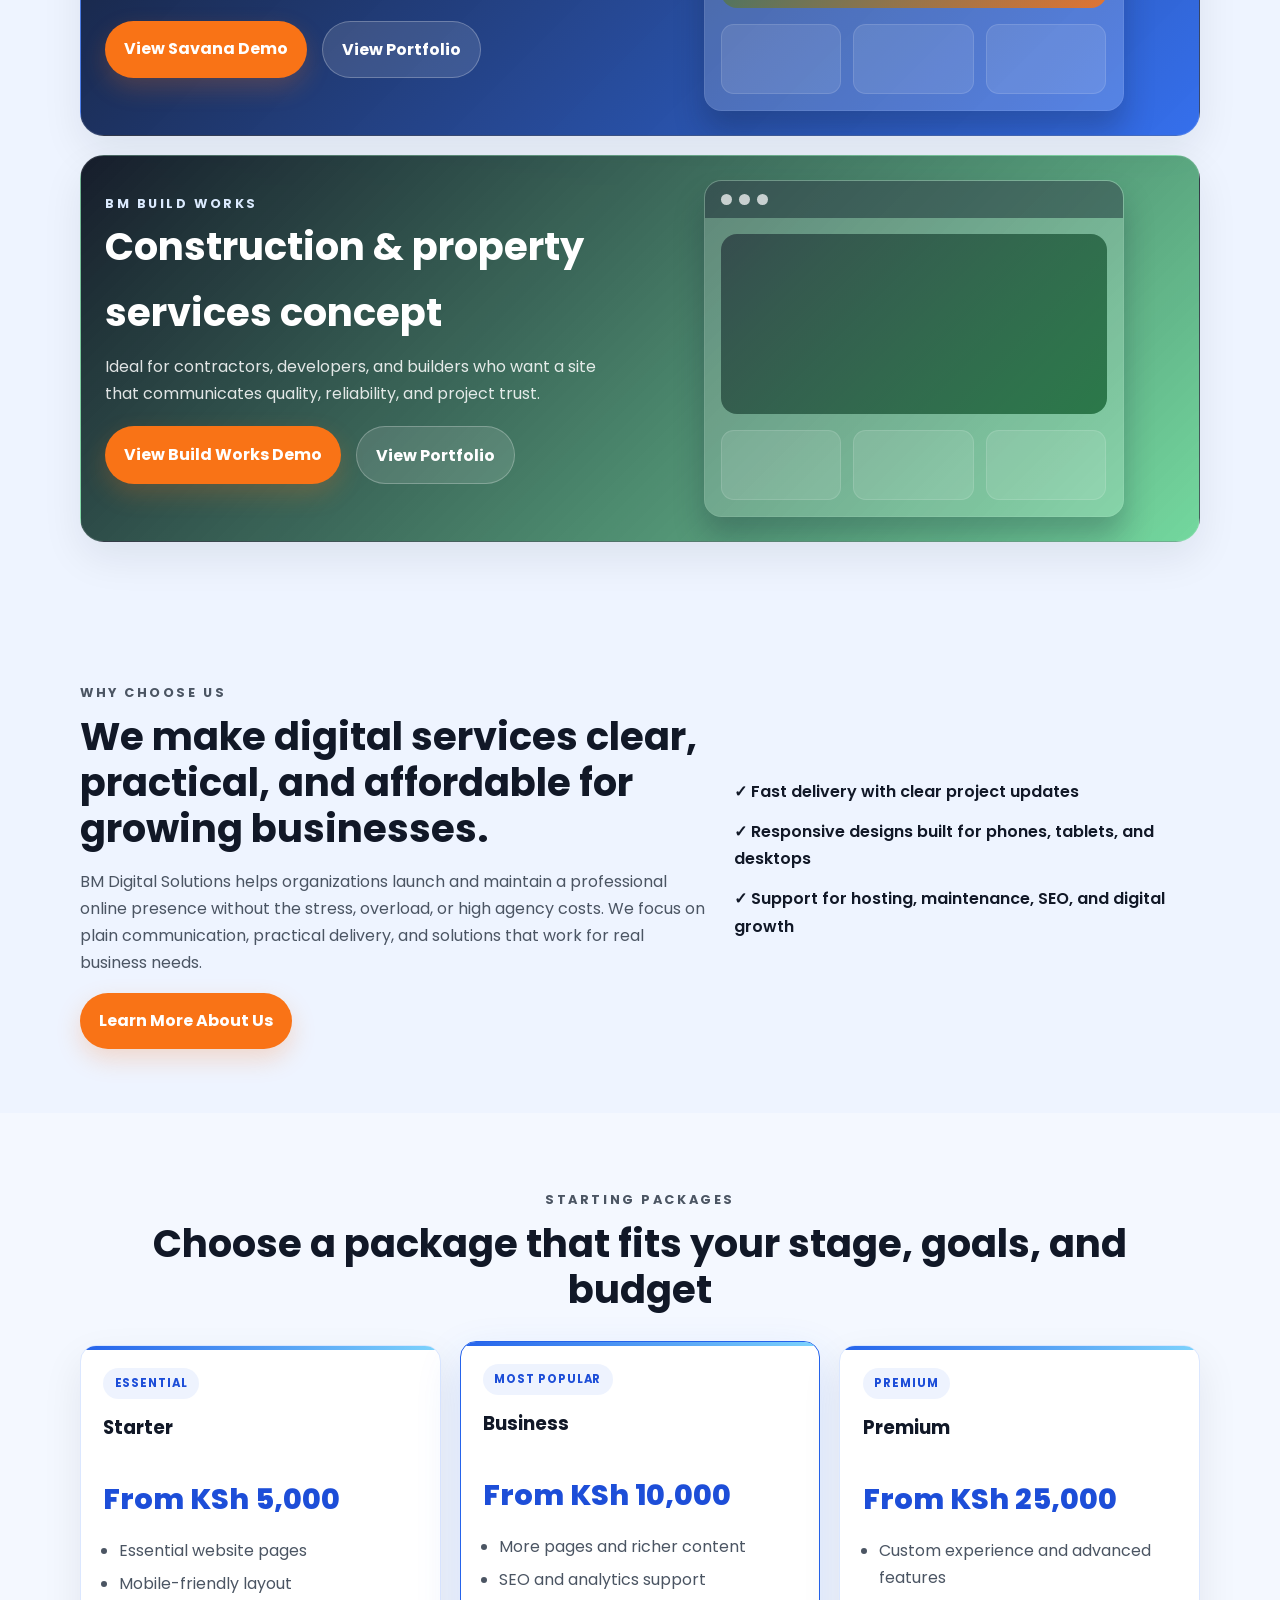
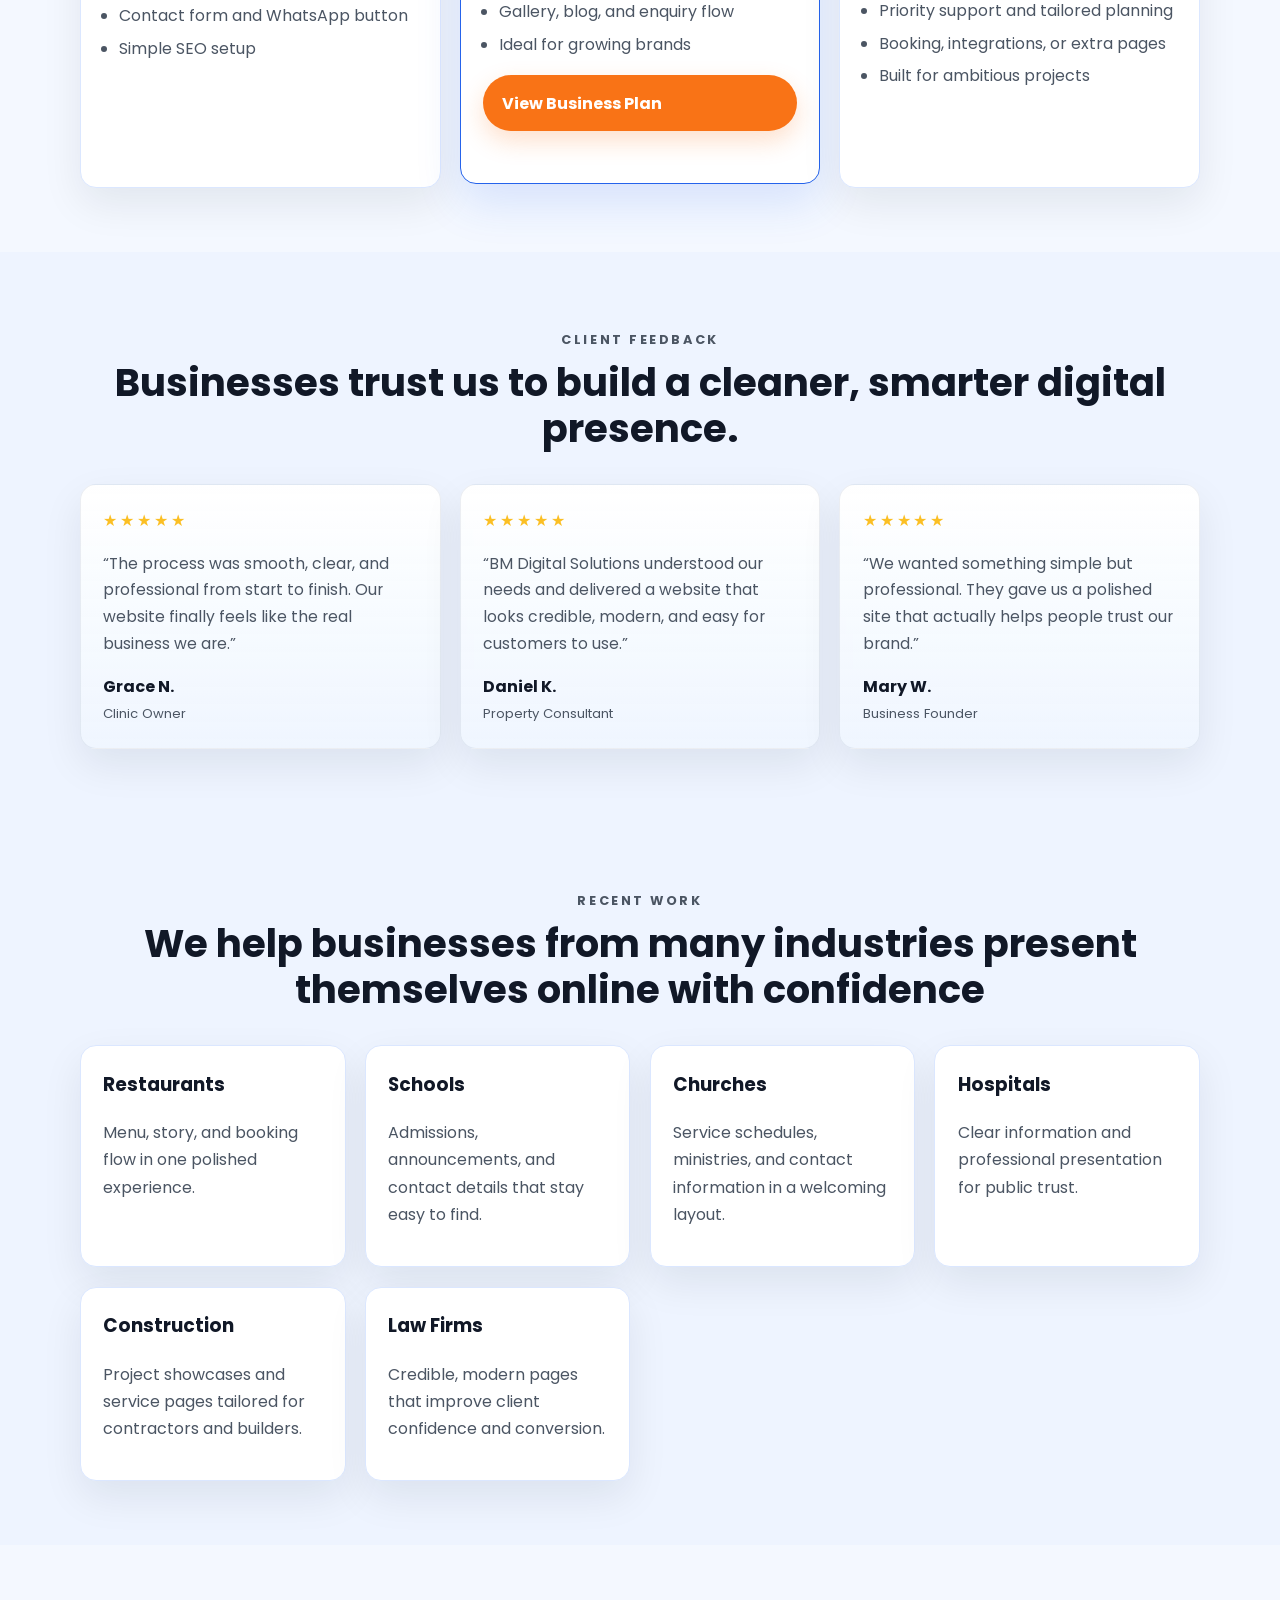
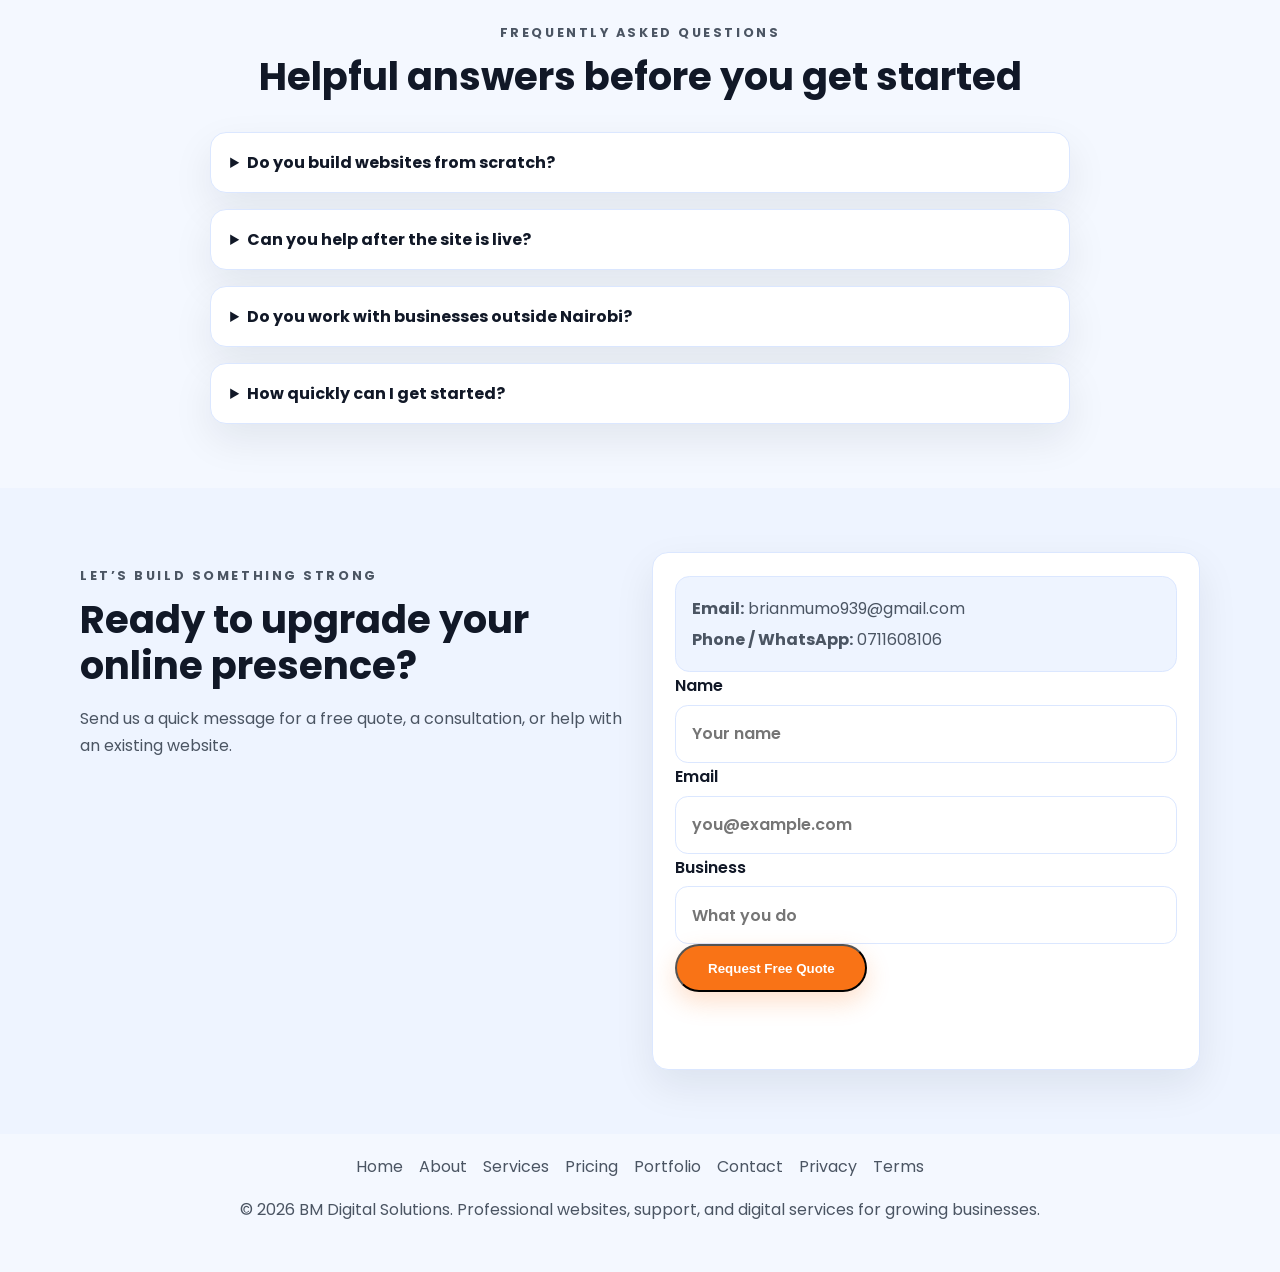
==== commit 2ed8181d: "Upgrade homepage premium pricing and testimonial sections Co-authored-by: Copilot <223556219+Copilot" ====
--- a/index.html
+++ b/index.html
@@ -220,6 +220,7 @@
 
           <div class="pricing-grid">
             <article class="pricing-card">
+              <span class="package-tag">Essential</span>
               <h3>Starter</h3>
               <p class="price">From KSh 5,000</p>
               <ul>
@@ -232,6 +233,7 @@
             </article>
 
             <article class="pricing-card featured">
+              <span class="package-tag">Most popular</span>
               <h3>Business</h3>
               <p class="price">From KSh 10,000</p>
               <ul>
@@ -244,6 +246,7 @@
             </article>
 
             <article class="pricing-card">
+              <span class="package-tag">Premium</span>
               <h3>Premium</h3>
               <p class="price">From KSh 25,000</p>
               <ul>
@@ -253,6 +256,44 @@
                 <li>Built for ambitious projects</li>
               </ul>
               <a class="btn btn-secondary" href="pricing.html">View Premium Plan</a>
+            </article>
+          </div>
+        </div>
+      </section>
+
+      <section class="section section-alt">
+        <div class="container">
+          <div class="section-heading">
+            <p class="eyebrow">Client feedback</p>
+            <h2>Businesses trust us to build a cleaner, smarter digital presence.</h2>
+          </div>
+
+          <div class="testimonial-grid">
+            <article class="testimonial-card">
+              <div class="testimonial-stars" aria-label="5 stars">★★★★★</div>
+              <p>“The process was smooth, clear, and professional from start to finish. Our website finally feels like the real business we are.”</p>
+              <div class="client-meta">
+                <strong>Grace N.</strong>
+                <span>Clinic Owner</span>
+              </div>
+            </article>
+
+            <article class="testimonial-card">
+              <div class="testimonial-stars" aria-label="5 stars">★★★★★</div>
+              <p>“BM Digital Solutions understood our needs and delivered a website that looks credible, modern, and easy for customers to use.”</p>
+              <div class="client-meta">
+                <strong>Daniel K.</strong>
+                <span>Property Consultant</span>
+              </div>
+            </article>
+
+            <article class="testimonial-card">
+              <div class="testimonial-stars" aria-label="5 stars">★★★★★</div>
+              <p>“We wanted something simple but professional. They gave us a polished site that actually helps people trust our brand.”</p>
+              <div class="client-meta">
+                <strong>Mary W.</strong>
+                <span>Business Founder</span>
+              </div>
             </article>
           </div>
         </div>
--- a/styles.css
+++ b/styles.css
@@ -56,65 +56,232 @@
 }
 
 .site-header {
-  background: linear-gradient(135deg, #0f172a 0%, #2563eb 100%);
-  color: white;
-  padding: 1rem 0 4rem;
-  position: relative;
+  position: sticky;
+  top: 0;
+  z-index: 1000;
+  background: rgba(10, 15, 23, 0.94);
+  border-bottom: 1px solid rgba(148, 163, 184, 0.14);
+  box-shadow: 0 12px 30px rgba(2, 6, 23, 0.18);
+  backdrop-filter: blur(14px);
+  -webkit-backdrop-filter: blur(14px);
 }
 
 .site-header.sticky {
-  padding-top: 0.7rem;
+  box-shadow: 0 16px 34px rgba(2, 6, 23, 0.24);
 }
 
 .nav-bar {
   display: flex;
   justify-content: space-between;
   align-items: center;
-  padding: 0.5rem 0 1.5rem;
   gap: 1rem;
-}
-
-.site-header.sticky .nav-bar {
-  padding-bottom: 0.9rem;
+  min-height: 90px;
+  padding: 0.8rem 0;
+  position: relative;
 }
 
 .brand {
   display: inline-flex;
   align-items: center;
-  gap: 0.7rem;
+  gap: 0.9rem;
+  min-width: 0;
+  color: #ffffff;
+}
+
+.brand-text {
+  display: inline-flex;
+  align-items: center;
+  gap: 0.18rem;
   font-weight: 800;
-  font-size: 1.05rem;
-  letter-spacing: 0.03em;
+  letter-spacing: 0.02em;
+  line-height: 1.05;
+  white-space: nowrap;
+  font-size: 0.92rem;
+}
+
+.brand-mark {
+  font-weight: 900;
+  color: #7dd3fc;
+  letter-spacing: 0.08em;
+  text-transform: uppercase;
+}
+
+.brand-name {
+  color: #f8fafc;
+  font-weight: 700;
 }
 
 .brand-logo {
-  width: 4.4rem;
+  width: clamp(6rem, 8vw, 10rem);
   height: auto;
   display: block;
+  flex-shrink: 0;
+  filter: drop-shadow(0 12px 18px rgba(125, 211, 252, 0.18));
 }
 
 .nav-links {
   display: flex;
-  gap: 1.1rem;
+  align-items: center;
+  justify-content: center;
+  gap: 1.4rem;
   flex-wrap: wrap;
+  margin: 0 auto;
 }
 
 .nav-links a {
-  color: rgba(255, 255, 255, 0.9);
+  position: relative;
+  color: rgba(255, 255, 255, 0.78);
+  font-size: 0.92rem;
+  font-weight: 600;
   transition: color 0.2s ease;
 }
 
-.nav-links a:hover {
-  color: white;
+.nav-links a::after {
+  content: "";
+  position: absolute;
+  left: 0;
+  right: 0;
+  bottom: -0.35rem;
+  height: 2px;
+  background: linear-gradient(90deg, #7dd3fc, #38bdf8);
+  transform: scaleX(0);
+  transform-origin: center;
+  transition: transform 0.2s ease;
+  border-radius: 999px;
+}
+
+.nav-links a:hover,
+.nav-links a:focus-visible {
+  color: #ffffff;
+}
+
+.nav-links a:hover::after,
+.nav-links a:focus-visible::after {
+  transform: scaleX(1);
+}
+
+.nav-controls {
+  display: flex;
+  align-items: center;
+  gap: 0.85rem;
+  margin-left: auto;
+}
+
+.header-cta {
+  display: inline-flex;
+  align-items: center;
+  justify-content: center;
+  padding: 0.82rem 1.2rem;
+  border-radius: 999px;
+  background: linear-gradient(135deg, #38bdf8 0%, #2563eb 100%);
+  color: #ffffff;
+  font-size: 0.84rem;
+  font-weight: 700;
+  letter-spacing: 0.02em;
+  box-shadow: 0 12px 24px rgba(37, 99, 235, 0.26);
+  transition: transform 0.2s ease, box-shadow 0.2s ease;
+}
+
+.header-cta:hover,
+.header-cta:focus-visible {
+  transform: translateY(-1px);
+  box-shadow: 0 16px 28px rgba(37, 99, 235, 0.32);
 }
 
 .theme-toggle {
-  border: none;
-  background: rgba(255, 255, 255, 0.15);
-  color: white;
-  padding: 0.6rem 0.8rem;
+  border: 1px solid rgba(148, 163, 184, 0.18);
+  background: rgba(255, 255, 255, 0.04);
+  color: #ffffff;
+  padding: 0.64rem 0.8rem;
   border-radius: 999px;
   cursor: pointer;
+  transition: background 0.2s ease, border-color 0.2s ease;
+}
+
+.theme-toggle:hover,
+.theme-toggle:focus-visible {
+  background: rgba(125, 211, 252, 0.08);
+  border-color: rgba(125, 211, 252, 0.25);
+}
+
+.mobile-nav-toggle {
+  display: none;
+  width: 2.8rem;
+  height: 2.8rem;
+  border: 1px solid rgba(148, 163, 184, 0.2);
+  border-radius: 0.8rem;
+  background: rgba(255, 255, 255, 0.04);
+  color: #ffffff;
+  cursor: pointer;
+  position: relative;
+}
+
+.mobile-nav-toggle span,
+.mobile-nav-toggle::before,
+.mobile-nav-toggle::after {
+  content: "";
+  position: absolute;
+  left: 0.72rem;
+  right: 0.72rem;
+  height: 2px;
+  border-radius: 2px;
+  background: #ffffff;
+  transition: transform 0.2s ease, opacity 0.2s ease;
+}
+
+.mobile-nav-toggle span { top: 1.32rem; }
+.mobile-nav-toggle::before { top: 0.9rem; }
+.mobile-nav-toggle::after { bottom: 0.9rem; }
+
+.mobile-nav-toggle[aria-expanded="true"] span { opacity: 0; }
+.mobile-nav-toggle[aria-expanded="true"]::before { transform: translateY(6px) rotate(45deg); }
+.mobile-nav-toggle[aria-expanded="true"]::after { transform: translateY(-6px) rotate(-45deg); }
+
+@media (max-width: 980px) {
+  .nav-bar {
+    flex-wrap: wrap;
+    padding: 0.75rem 0;
+  }
+
+  .nav-links {
+    order: 3;
+    width: 100%;
+    display: none;
+    flex-direction: column;
+    align-items: flex-start;
+    gap: 0.9rem;
+    background: rgba(15, 23, 42, 0.96);
+    border: 1px solid rgba(148, 163, 184, 0.12);
+    border-radius: 1rem;
+    padding: 1rem;
+    margin-top: 0.5rem;
+    box-shadow: 0 12px 26px rgba(2, 6, 23, 0.25);
+  }
+
+  .nav-links.open {
+    display: flex;
+  }
+
+  .mobile-nav-toggle {
+    display: inline-block;
+  }
+
+  .nav-controls {
+    margin-left: 0;
+    margin-right: 0;
+  }
+}
+
+@media (max-width: 640px) {
+  .brand-text {
+    font-size: 0.72rem;
+    white-space: normal;
+    max-width: 7rem;
+  }
+
+  .header-cta {
+    display: none;
+  }
 }
 
 .hero {
@@ -291,15 +458,78 @@
   margin-top: 0;
 }
 
+.testimonial-grid {
+  display: grid;
+  gap: 1.2rem;
+  grid-template-columns: repeat(auto-fit, minmax(240px, 1fr));
+}
+
+.testimonial-card {
+  display: flex;
+  flex-direction: column;
+  gap: 1rem;
+  background: linear-gradient(180deg, rgba(255,255,255,0.96), rgba(239,246,255,0.9));
+  border: 1px solid rgba(148, 163, 184, 0.18);
+}
+
+.testimonial-stars {
+  color: #fbbf24;
+  letter-spacing: 0.18em;
+  font-size: 1rem;
+}
+
+.testimonial-card p {
+  margin: 0;
+  font-size: 0.98rem;
+  line-height: 1.7;
+}
+
+.client-meta {
+  display: flex;
+  flex-direction: column;
+  gap: 0.18rem;
+  margin-top: auto;
+}
+
+.client-meta span {
+  color: var(--muted);
+  font-size: 0.82rem;
+}
+
 .pricing-card {
   display: flex;
   flex-direction: column;
   gap: 0.8rem;
+  position: relative;
+  overflow: hidden;
+}
+
+.pricing-card::before {
+  content: "";
+  position: absolute;
+  inset: 0 auto auto 0;
+  width: 100%;
+  height: 4px;
+  background: linear-gradient(90deg, var(--primary), #7dd3fc);
 }
 
 .pricing-card.featured {
   border: 1px solid var(--primary);
   box-shadow: 0 18px 45px rgba(37, 99, 235, 0.15);
+  transform: translateY(-4px);
+}
+
+.package-tag {
+  display: inline-flex;
+  align-self: flex-start;
+  padding: 0.38rem 0.7rem;
+  border-radius: 999px;
+  background: rgba(37, 99, 235, 0.08);
+  color: var(--primary-dark);
+  font-size: 0.7rem;
+  font-weight: 700;
+  letter-spacing: 0.08em;
+  text-transform: uppercase;
 }
 
 .price {
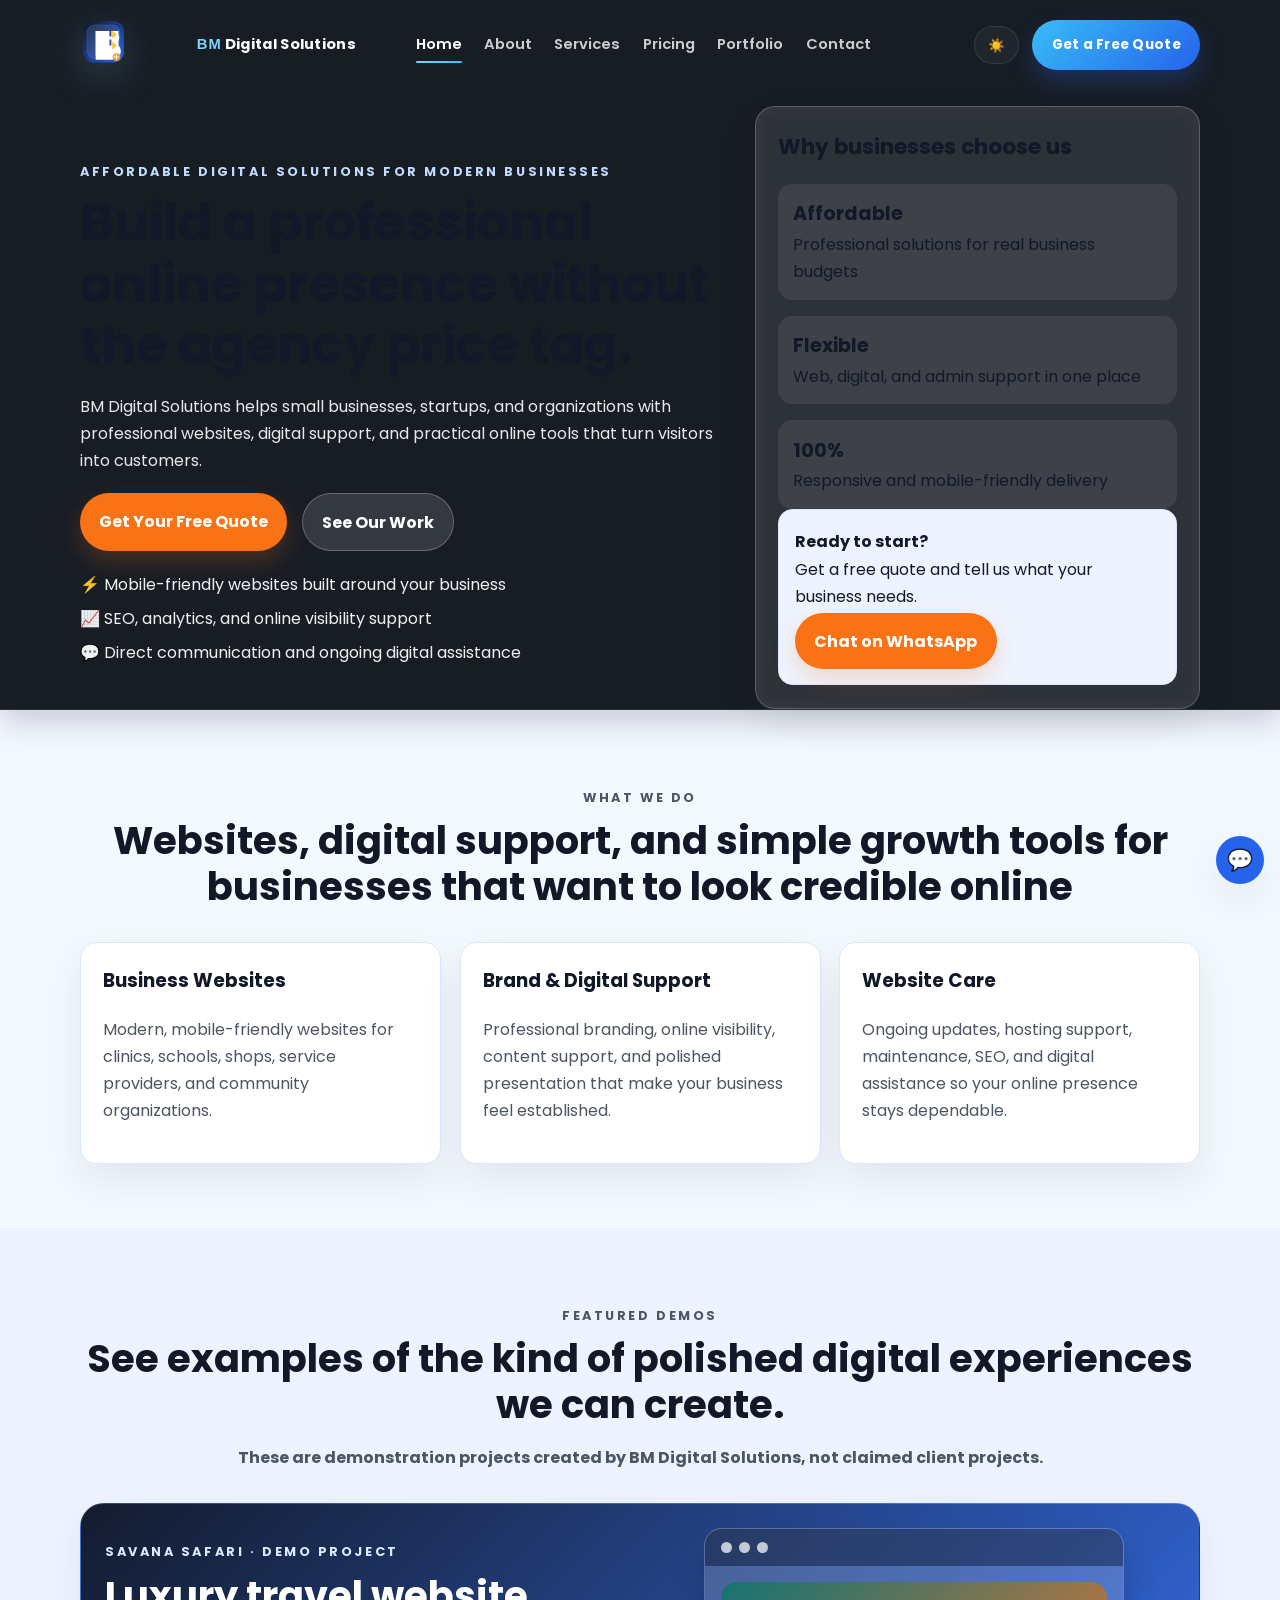
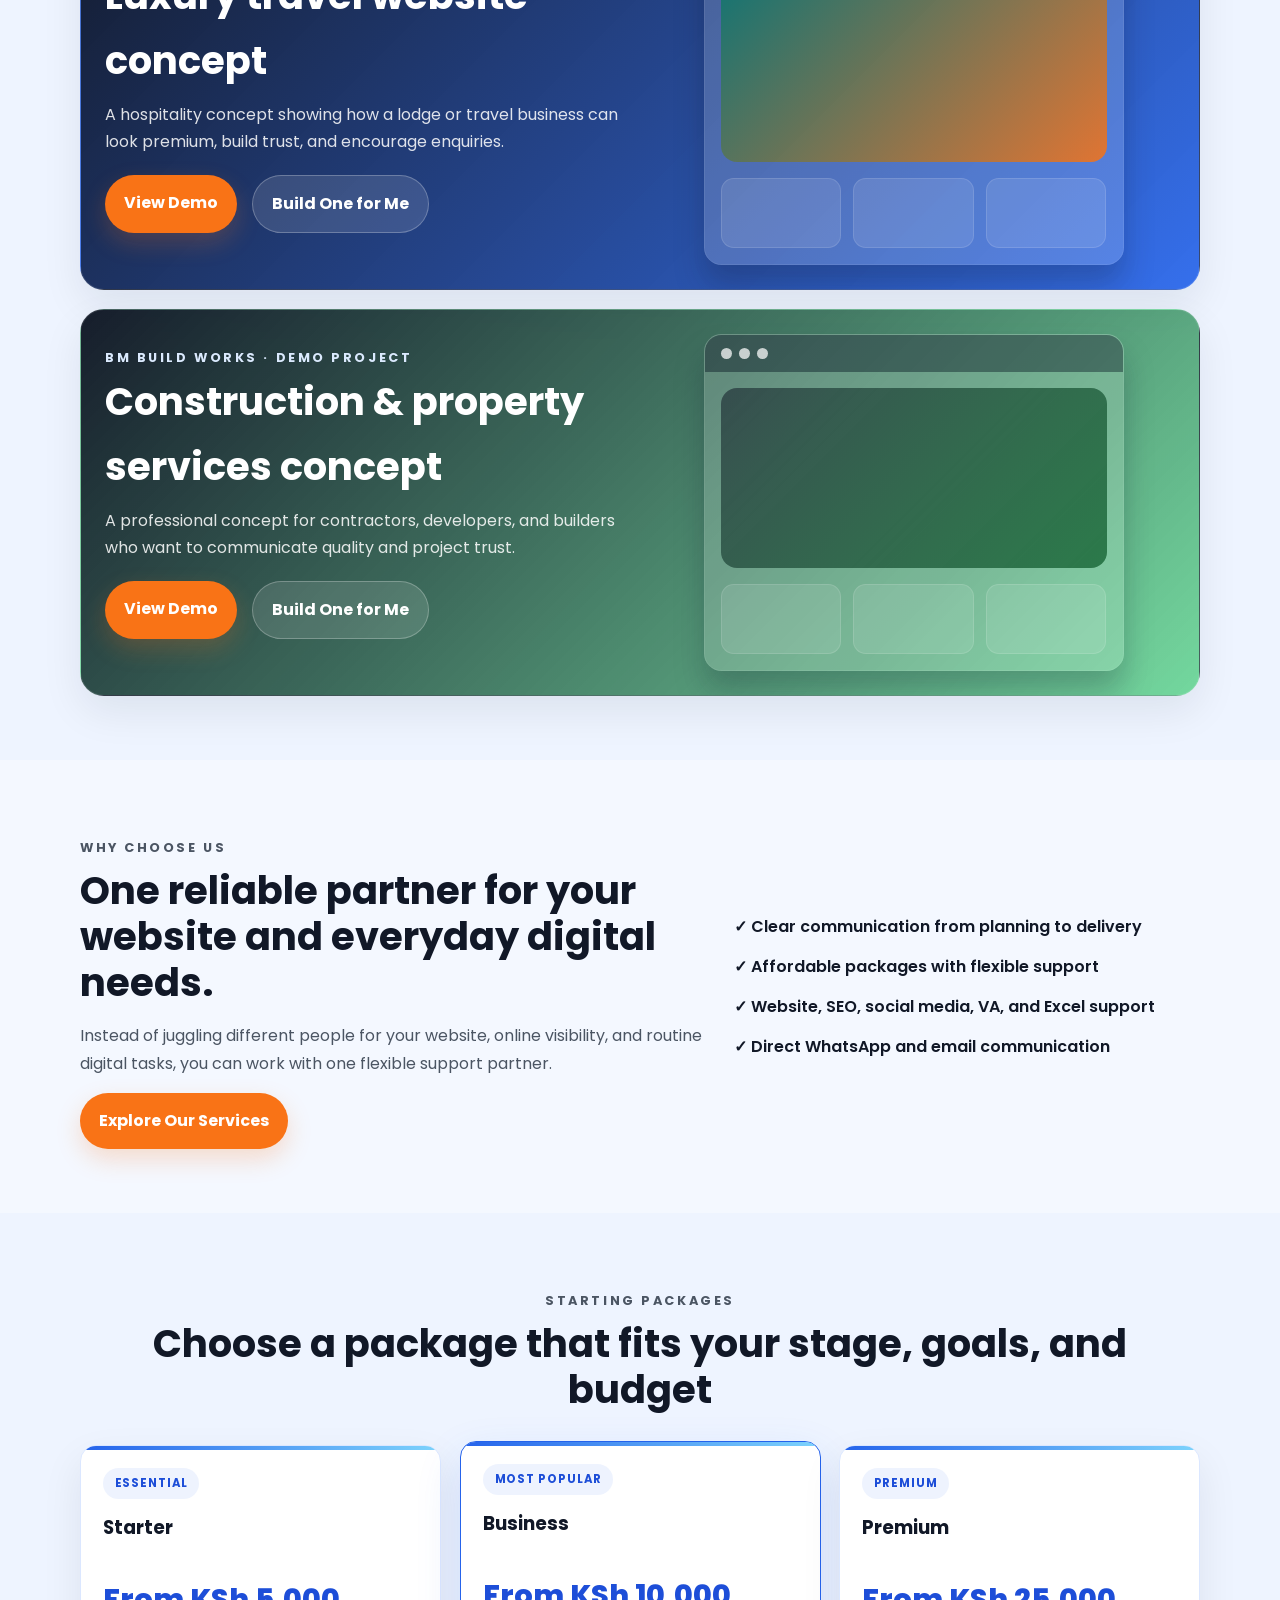
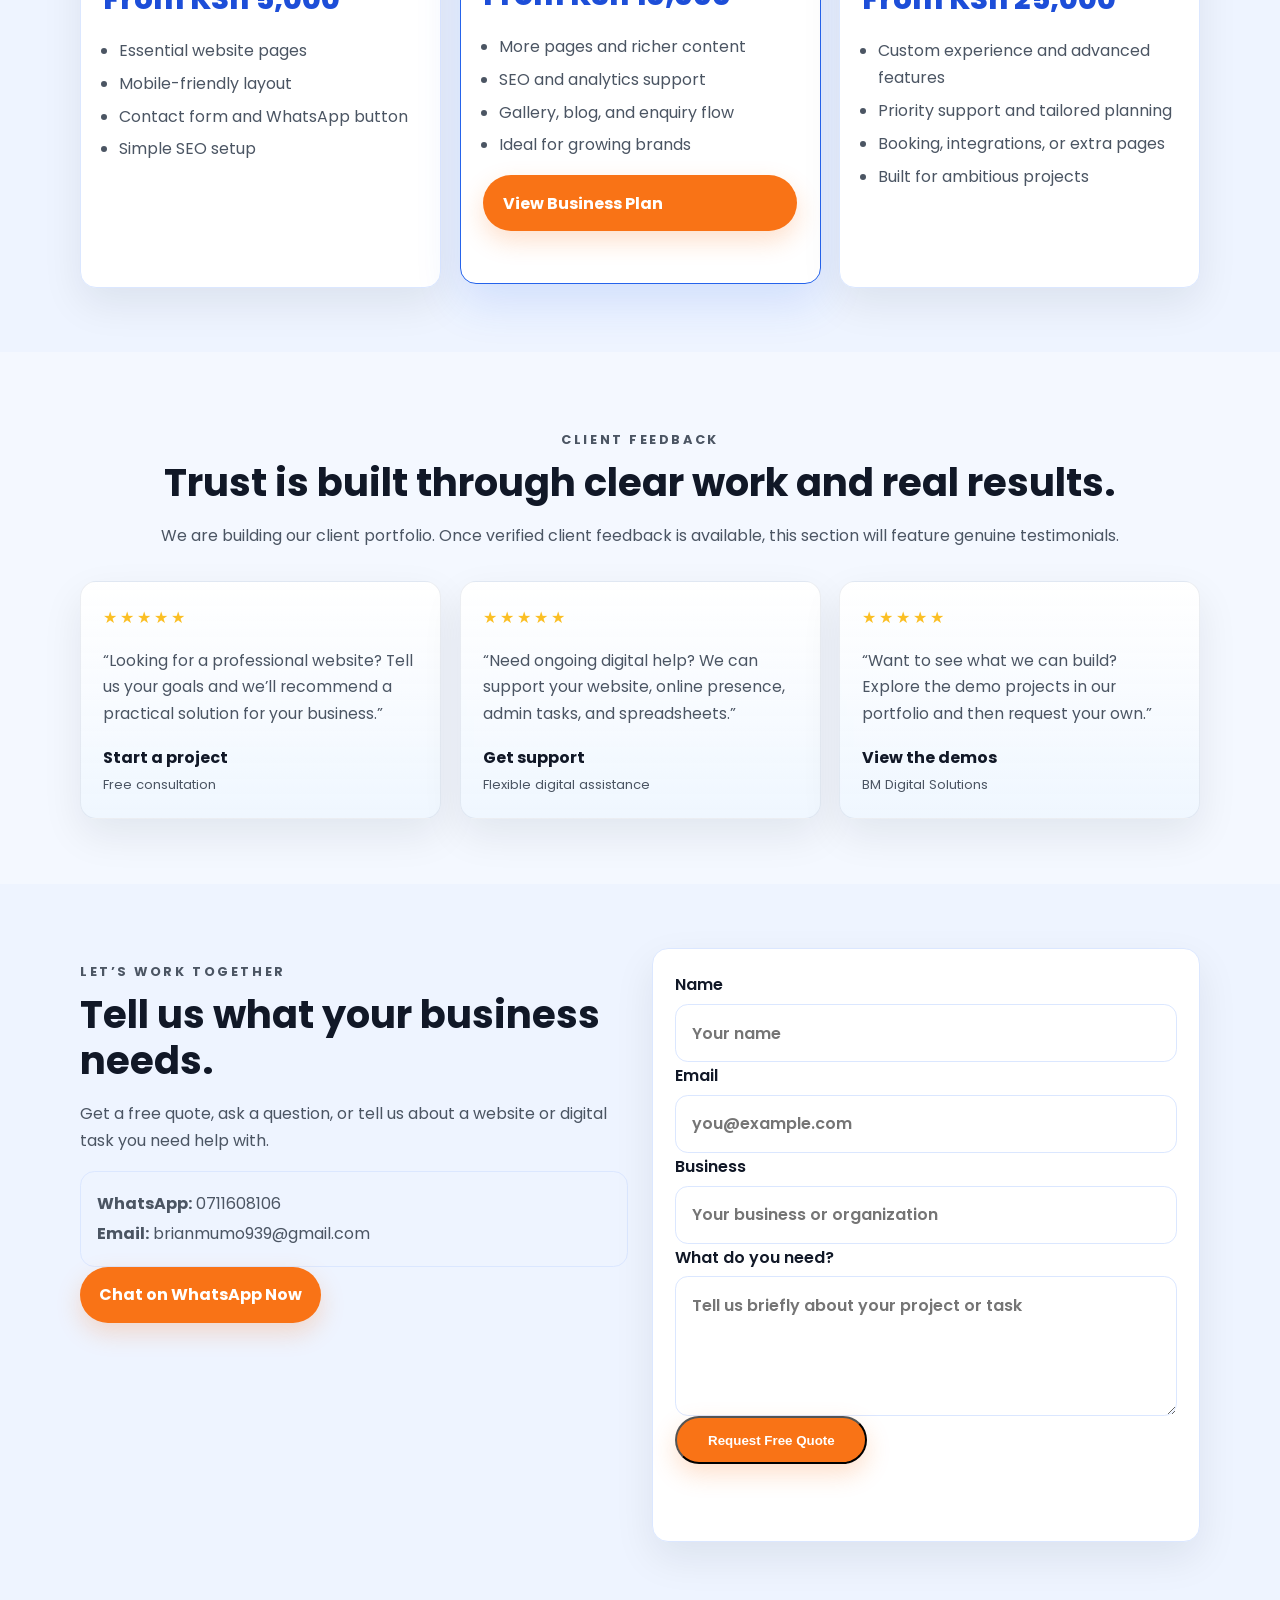
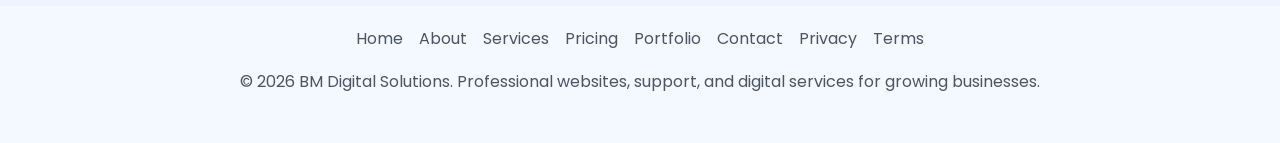
==== commit 70570489: "Improve homepage conversion, trust messaging, and contact CTA" ====
--- a/index.html
+++ b/index.html
@@ -13,390 +13,57 @@
     <link rel="preconnect" href="https://fonts.gstatic.com" crossorigin />
     <link href="https://fonts.googleapis.com/css2?family=Poppins:wght@400;500;600;700;800&display=swap" rel="stylesheet" />
     <link rel="stylesheet" href="styles.css" />
-    <!-- Google tag (gtag.js) -->
     <script async src="https://www.googletagmanager.com/gtag/js?id=G-LF1W4YRLGX"></script>
-    <script>
-      window.dataLayer = window.dataLayer || [];
-      function gtag(){dataLayer.push(arguments);}
-      gtag('js', new Date());
-      gtag('config', 'G-LF1W4YRLGX');
-    </script>
+    <script>window.dataLayer=window.dataLayer||[];function gtag(){dataLayer.push(arguments);}gtag('js',new Date());gtag('config','G-LF1W4YRLGX');</script>
     <link rel="icon" href="images/favicon.svg" type="image/svg+xml" />
     <link rel="icon" href="images/favicon-32.png" sizes="32x32" />
     <meta property="og:image" content="https://femoh-cpu.github.io/BM-Digital-solutions/images/social-preview.svg" />
     <link rel="image_src" href="images/social-preview.svg" />
     <link rel="canonical" href="https://femoh-cpu.github.io/BM-Digital-solutions/" />
     <meta name="author" content="BM Digital Solutions" />
-    <meta property="og:title" content="BM Digital Solutions | Affordable Websites & Digital Solutions" />
-    <meta property="og:description" content="Affordable professional websites, SEO, hosting and digital support for small businesses." />
-    <meta property="og:type" content="website" />
     <meta property="og:url" content="https://femoh-cpu.github.io/BM-Digital-solutions/" />
-    <meta property="og:image" content="https://femoh-cpu.github.io/BM-Digital-solutions/images/social-preview.svg" />
     <meta name="twitter:card" content="summary_large_image" />
     <meta name="twitter:title" content="BM Digital Solutions | Affordable Websites & Digital Solutions" />
     <meta name="twitter:description" content="Affordable professional websites, SEO, hosting and digital support for small businesses." />
     <meta name="theme-color" content="#2563EB" />
-    <script type="application/ld+json">
-      {
-        "@context": "https://schema.org",
-        "@type": "Organization",
-        "name": "BM Digital Solutions",
-        "url": "https://femoh-cpu.github.io/BM-Digital-solutions/",
-        "logo": "https://femoh-cpu.github.io/BM-Digital-solutions/images/logo.svg",
-        "contactPoint": [{
-          "@type": "ContactPoint",
-          "telephone": "+254711608106",
-          "contactType": "customer service"
-        }]
-      }
-    </script>
+    <script type="application/ld+json">{"@context":"https://schema.org","@type":"Organization","name":"BM Digital Solutions","url":"https://femoh-cpu.github.io/BM-Digital-solutions/","logo":"https://femoh-cpu.github.io/BM-Digital-solutions/images/logo.svg","contactPoint":[{"@type":"ContactPoint","telephone":"+254711608106","contactType":"customer service"}]}</script>
   </head>
   <body>
-    <div class="loading-screen" aria-hidden="true">
-      <div class="spinner"></div>
-    </div>
-
+    <div class="loading-screen" aria-hidden="true"><div class="spinner"></div></div>
     <header class="site-header">
       <div class="container nav-bar">
-        <a class="brand" href="index.html" aria-label="BM Digital Solutions home">
-          <img class="brand-logo" src="images/logo.svg" alt="BM Digital Solutions laptop logo" />
-          <span class="brand-text">BM Digital Solutions</span>
-        </a>
-        <nav class="nav-links" aria-label="Primary navigation">
-          <a href="index.html">Home</a>
-          <a href="about.html">About</a>
-          <a href="services.html">Services</a>
-          <a href="pricing.html">Pricing</a>
-          <a href="portfolio.html">Portfolio</a>
-          <a href="contact.html">Contact</a>
-        </nav>
+        <a class="brand" href="index.html" aria-label="BM Digital Solutions home"><img class="brand-logo" src="images/logo.svg" alt="BM Digital Solutions laptop logo" /><span class="brand-text">BM Digital Solutions</span></a>
+        <nav class="nav-links" aria-label="Primary navigation"><a href="index.html">Home</a><a href="about.html">About</a><a href="services.html">Services</a><a href="pricing.html">Pricing</a><a href="portfolio.html">Portfolio</a><a href="contact.html">Contact</a></nav>
         <button class="theme-toggle" type="button" aria-label="Toggle dark mode">☀️</button>
       </div>
-
       <div class="container hero" id="top">
         <div class="hero-copy">
-          <p class="eyebrow">Affordable websites for modern businesses</p>
-          <h1>Affordable Professional Websites That Help Businesses Grow</h1>
-          <p class="hero-text">
-            We create beautiful, fast, and affordable websites for small businesses, startups, and organizations. Let us help your business build a strong online presence.
-          </p>
-          <div class="hero-actions">
-            <a class="btn btn-primary" href="contact.html">Get Started</a>
-            <a class="btn btn-secondary" href="services.html">Request Free Quote</a>
+          <p class="eyebrow">Affordable digital solutions for modern businesses</p>
+          <h1>Build a professional online presence without the agency price tag.</h1>
+          <p class="hero-text">BM Digital Solutions helps small businesses, startups, and organizations with professional websites, digital support, and practical online tools that turn visitors into customers.</p>
+          <div class="hero-actions"><a class="btn btn-primary" href="contact.html">Get Your Free Quote</a><a class="btn btn-secondary" href="portfolio.html">See Our Work</a></div>
+          <ul class="hero-list"><li>⚡ Mobile-friendly websites built around your business</li><li>📈 SEO, analytics, and online visibility support</li><li>💬 Direct communication and ongoing digital assistance</li></ul>
+        </div>
+        <div class="hero-card" aria-label="Why choose BM Digital Solutions">
+          <h2>Why businesses choose us</h2>
+          <div class="stat-grid">
+            <div><strong>Affordable</strong><span>Professional solutions for real business budgets</span></div>
+            <div><strong>Flexible</strong><span>Web, digital, and admin support in one place</span></div>
+            <div><strong>100%</strong><span>Responsive and mobile-friendly delivery</span></div>
           </div>
-          <ul class="hero-list">
-            <li>⚡ Fast and modern websites built for trust and growth</li>
-            <li>📈 SEO-ready pages that help customers find you</li>
-            <li>💬 Clear communication and responsive support</li>
-          </ul>
-        </div>
-
-        <div class="hero-card" aria-label="Business growth highlights">
-          <h2>Why business owners choose us</h2>
-          <div class="stat-grid">
-            <div>
-              <strong>5+</strong>
-              <span>Years of digital support experience</span>
-            </div>
-            <div>
-              <strong>24/7</strong>
-              <span>Friendly support and updates</span>
-            </div>
-            <div>
-              <strong>100%</strong>
-              <span>Responsive and mobile-friendly delivery</span>
-            </div>
-          </div>
+          <div class="contact-detail-box"><p><strong>Ready to start?</strong><br />Get a free quote and tell us what your business needs.</p><a class="btn btn-primary" href="https://wa.me/254711608106" target="_blank" rel="noreferrer">Chat on WhatsApp</a></div>
         </div>
       </div>
     </header>
-
     <main>
-      <section class="section">
-        <div class="container">
-          <div class="section-heading">
-            <p class="eyebrow">What we do</p>
-            <h2>Websites, digital support, and simple growth tools for businesses that want to look credible online</h2>
-          </div>
-          <div class="card-grid">
-            <article class="info-card">
-              <h3>Business Websites</h3>
-              <p>Modern, mobile-friendly websites for clinics, schools, shops, service providers, and community organizations.</p>
-            </article>
-            <article class="info-card">
-              <h3>Brand Support</h3>
-              <p>Professional branding touches, logo direction, and polished presentation that make your business feel established.</p>
-            </article>
-            <article class="info-card">
-              <h3>Website Care</h3>
-              <p>Ongoing updates, hosting support, and maintenance so your website stays fresh and dependable.</p>
-            </article>
-          </div>
-        </div>
-      </section>
-
-      <section class="section section-alt">
-        <div class="container">
-          <div class="section-heading">
-            <p class="eyebrow">Featured demos</p>
-            <h2>Premium concepts that show the kind of polished website experience we can build for your brand.</h2>
-          </div>
-          <div class="showcase-banner">
-            <div class="showcase-copy">
-              <p class="eyebrow">Savana Safari</p>
-              <h3>Luxury travel website concept</h3>
-              <p>Perfect for a lodge, travel agency, or hospitality brand that wants to look premium, inspiring, and easy to book.</p>
-              <div class="hero-actions">
-                <a class="btn btn-primary" href="savana-demo.html">View Savana Demo</a>
-                <a class="btn btn-secondary" href="portfolio.html">View Portfolio</a>
-              </div>
-            </div>
-            <div class="showcase-preview" aria-hidden="true">
-              <div class="mini-browser-panel">
-                <div class="mini-browser-toolbar"><span></span><span></span><span></span></div>
-                <div class="mini-browser-body">
-                  <div class="mini-banner"></div>
-                  <div class="mini-cards">
-                    <span></span>
-                    <span></span>
-                    <span></span>
-                  </div>
-                </div>
-              </div>
-            </div>
-          </div>
-
-          <div class="showcase-banner showcase-banner-alt">
-            <div class="showcase-copy">
-              <p class="eyebrow">BM Build Works</p>
-              <h3>Construction & property services concept</h3>
-              <p>Ideal for contractors, developers, and builders who want a site that communicates quality, reliability, and project trust.</p>
-              <div class="hero-actions">
-                <a class="btn btn-primary" href="bm-build-works-demo.html">View Build Works Demo</a>
-                <a class="btn btn-secondary" href="portfolio.html">View Portfolio</a>
-              </div>
-            </div>
-            <div class="showcase-preview" aria-hidden="true">
-              <div class="mini-browser-panel">
-                <div class="mini-browser-toolbar"><span></span><span></span><span></span></div>
-                <div class="mini-browser-body">
-                  <div class="mini-banner mini-banner-buildworks"></div>
-                  <div class="mini-cards">
-                    <span></span>
-                    <span></span>
-                    <span></span>
-                  </div>
-                </div>
-              </div>
-            </div>
-          </div>
-        </div>
-      </section>
-
-      <section class="section section-alt">
-        <div class="container split-section">
-          <div>
-            <p class="eyebrow">Why choose us</p>
-            <h2>We make digital services clear, practical, and affordable for growing businesses.</h2>
-            <p>
-              BM Digital Solutions helps organizations launch and maintain a professional online presence without the stress, overload, or high agency costs. We focus on plain communication, practical delivery, and solutions that work for real business needs.
-            </p>
-            <a class="btn btn-primary" href="about.html">Learn More About Us</a>
-          </div>
-          <div class="check-list">
-            <div>✓ Fast delivery with clear project updates</div>
-            <div>✓ Responsive designs built for phones, tablets, and desktops</div>
-            <div>✓ Support for hosting, maintenance, SEO, and digital growth</div>
-          </div>
-        </div>
-      </section>
-
-      <section class="section">
-        <div class="container">
-          <div class="section-heading">
-            <p class="eyebrow">Starting packages</p>
-            <h2>Choose a package that fits your stage, goals, and budget</h2>
-          </div>
-
-          <div class="pricing-grid">
-            <article class="pricing-card">
-              <span class="package-tag">Essential</span>
-              <h3>Starter</h3>
-              <p class="price">From KSh 5,000</p>
-              <ul>
-                <li>Essential website pages</li>
-                <li>Mobile-friendly layout</li>
-                <li>Contact form and WhatsApp button</li>
-                <li>Simple SEO setup</li>
-              </ul>
-              <a class="btn btn-secondary" href="pricing.html">View Starter Plan</a>
-            </article>
-
-            <article class="pricing-card featured">
-              <span class="package-tag">Most popular</span>
-              <h3>Business</h3>
-              <p class="price">From KSh 10,000</p>
-              <ul>
-                <li>More pages and richer content</li>
-                <li>SEO and analytics support</li>
-                <li>Gallery, blog, and enquiry flow</li>
-                <li>Ideal for growing brands</li>
-              </ul>
-              <a class="btn btn-primary" href="pricing.html">View Business Plan</a>
-            </article>
-
-            <article class="pricing-card">
-              <span class="package-tag">Premium</span>
-              <h3>Premium</h3>
-              <p class="price">From KSh 25,000</p>
-              <ul>
-                <li>Custom experience and advanced features</li>
-                <li>Priority support and tailored planning</li>
-                <li>Booking, integrations, or extra pages</li>
-                <li>Built for ambitious projects</li>
-              </ul>
-              <a class="btn btn-secondary" href="pricing.html">View Premium Plan</a>
-            </article>
-          </div>
-        </div>
-      </section>
-
-      <section class="section section-alt">
-        <div class="container">
-          <div class="section-heading">
-            <p class="eyebrow">Client feedback</p>
-            <h2>Businesses trust us to build a cleaner, smarter digital presence.</h2>
-          </div>
-
-          <div class="testimonial-grid">
-            <article class="testimonial-card">
-              <div class="testimonial-stars" aria-label="5 stars">★★★★★</div>
-              <p>“The process was smooth, clear, and professional from start to finish. Our website finally feels like the real business we are.”</p>
-              <div class="client-meta">
-                <strong>Grace N.</strong>
-                <span>Clinic Owner</span>
-              </div>
-            </article>
-
-            <article class="testimonial-card">
-              <div class="testimonial-stars" aria-label="5 stars">★★★★★</div>
-              <p>“BM Digital Solutions understood our needs and delivered a website that looks credible, modern, and easy for customers to use.”</p>
-              <div class="client-meta">
-                <strong>Daniel K.</strong>
-                <span>Property Consultant</span>
-              </div>
-            </article>
-
-            <article class="testimonial-card">
-              <div class="testimonial-stars" aria-label="5 stars">★★★★★</div>
-              <p>“We wanted something simple but professional. They gave us a polished site that actually helps people trust our brand.”</p>
-              <div class="client-meta">
-                <strong>Mary W.</strong>
-                <span>Business Founder</span>
-              </div>
-            </article>
-          </div>
-        </div>
-      </section>
-
-      <section class="section section-alt">
-        <div class="container">
-          <div class="section-heading">
-            <p class="eyebrow">Recent work</p>
-            <h2>We help businesses from many industries present themselves online with confidence</h2>
-          </div>
-          <div class="card-grid">
-            <article class="info-card"><h3>Restaurants</h3><p>Menu, story, and booking flow in one polished experience.</p></article>
-            <article class="info-card"><h3>Schools</h3><p>Admissions, announcements, and contact details that stay easy to find.</p></article>
-            <article class="info-card"><h3>Churches</h3><p>Service schedules, ministries, and contact information in a welcoming layout.</p></article>
-            <article class="info-card"><h3>Hospitals</h3><p>Clear information and professional presentation for public trust.</p></article>
-            <article class="info-card"><h3>Construction</h3><p>Project showcases and service pages tailored for contractors and builders.</p></article>
-            <article class="info-card"><h3>Law Firms</h3><p>Credible, modern pages that improve client confidence and conversion.</p></article>
-          </div>
-        </div>
-      </section>
-
-      <section class="section">
-        <div class="container">
-          <div class="section-heading">
-            <p class="eyebrow">Frequently asked questions</p>
-            <h2>Helpful answers before you get started</h2>
-          </div>
-          <div class="faq-list">
-            <details class="faq-item">
-              <summary>Do you build websites from scratch?</summary>
-              <p>Yes. We can create a brand-new website or redesign an existing one to make it cleaner, faster, and easier to manage.</p>
-            </details>
-            <details class="faq-item">
-              <summary>Can you help after the site is live?</summary>
-              <p>Absolutely. We offer ongoing support for updates, maintenance, hosting guidance, and simple digital improvements.</p>
-            </details>
-            <details class="faq-item">
-              <summary>Do you work with businesses outside Nairobi?</summary>
-              <p>Yes. We support clients across Kenya and can work remotely for projects of many sizes.</p>
-            </details>
-            <details class="faq-item">
-              <summary>How quickly can I get started?</summary>
-              <p>We usually begin with a short consultation and then outline the best package based on your needs and timeline.</p>
-            </details>
-          </div>
-        </div>
-      </section>
-
-      <section class="section section-alt">
-        <div class="container contact-wrap">
-          <div>
-            <p class="eyebrow">Let’s build something strong</p>
-            <h2>Ready to upgrade your online presence?</h2>
-            <p>Send us a quick message for a free quote, a consultation, or help with an existing website.</p>
-          </div>
-
-          <form class="contact-form" id="lead-form" action="https://formspree.io/f/mwlepazd" method="POST" data-remote="true">
-            <div class="contact-detail-box">
-              <p><strong>Email:</strong> brianmumo939@gmail.com</p>
-              <p><strong>Phone / WhatsApp:</strong> 0711608106</p>
-            </div>
-            <label>
-              Name
-              <input type="text" name="name" placeholder="Your name" required />
-            </label>
-            <label>
-              Email
-              <input type="email" name="email" placeholder="you@example.com" required />
-            </label>
-            <label>
-              Business
-              <input type="text" name="business" placeholder="What you do" required />
-            </label>
-            <button class="btn btn-primary" type="submit">Request Free Quote</button>
-            <p class="form-message" id="form-message" aria-live="polite"></p>
-            <noscript>
-              <p>Please enable JavaScript or contact us directly at <a href="mailto:brianmumo939@gmail.com?subject=Website%20Quote%20Request&body=Hello%20BM%20Digital%20Solutions%2C%0A%0AI%20would%20like%20a%20quote%20for%20a%20website%20project.%0A%0AMy%20business%20name%3A%0AContact%20email%3A%0AContact%20phone%3A%0AProject%20details%3A">brianmumo939@gmail.com</a>.</p>
-            </noscript>
-          </form>
-        </div>
-      </section>
+      <section class="section"><div class="container"><div class="section-heading"><p class="eyebrow">What we do</p><h2>Websites, digital support, and simple growth tools for businesses that want to look credible online</h2></div><div class="card-grid"><article class="info-card"><h3>Business Websites</h3><p>Modern, mobile-friendly websites for clinics, schools, shops, service providers, and community organizations.</p></article><article class="info-card"><h3>Brand & Digital Support</h3><p>Professional branding, online visibility, content support, and polished presentation that make your business feel established.</p></article><article class="info-card"><h3>Website Care</h3><p>Ongoing updates, hosting support, maintenance, SEO, and digital assistance so your online presence stays dependable.</p></article></div></div></section>
+      <section class="section section-alt"><div class="container"><div class="section-heading"><p class="eyebrow">Featured demos</p><h2>See examples of the kind of polished digital experiences we can create.</h2><p><strong>These are demonstration projects created by BM Digital Solutions, not claimed client projects.</strong></p></div><div class="showcase-banner"><div class="showcase-copy"><p class="eyebrow">Savana Safari · Demo Project</p><h3>Luxury travel website concept</h3><p>A hospitality concept showing how a lodge or travel business can look premium, build trust, and encourage enquiries.</p><div class="hero-actions"><a class="btn btn-primary" href="savana-demo.html">View Demo</a><a class="btn btn-secondary" href="contact.html">Build One for Me</a></div></div><div class="showcase-preview" aria-hidden="true"><div class="mini-browser-panel"><div class="mini-browser-toolbar"><span></span><span></span><span></span></div><div class="mini-browser-body"><div class="mini-banner"></div><div class="mini-cards"><span></span><span></span><span></span></div></div></div></div></div><div class="showcase-banner showcase-banner-alt"><div class="showcase-copy"><p class="eyebrow">BM Build Works · Demo Project</p><h3>Construction & property services concept</h3><p>A professional concept for contractors, developers, and builders who want to communicate quality and project trust.</p><div class="hero-actions"><a class="btn btn-primary" href="bm-build-works-demo.html">View Demo</a><a class="btn btn-secondary" href="contact.html">Build One for Me</a></div></div><div class="showcase-preview" aria-hidden="true"><div class="mini-browser-panel"><div class="mini-browser-toolbar"><span></span><span></span><span></span></div><div class="mini-browser-body"><div class="mini-banner mini-banner-buildworks"></div><div class="mini-cards"><span></span><span></span><span></span></div></div></div></div></div></div></section>
+      <section class="section"><div class="container split-section"><div><p class="eyebrow">Why choose us</p><h2>One reliable partner for your website and everyday digital needs.</h2><p>Instead of juggling different people for your website, online visibility, and routine digital tasks, you can work with one flexible support partner.</p><a class="btn btn-primary" href="services.html">Explore Our Services</a></div><div class="check-list"><div>✓ Clear communication from planning to delivery</div><div>✓ Affordable packages with flexible support</div><div>✓ Website, SEO, social media, VA, and Excel support</div><div>✓ Direct WhatsApp and email communication</div></div></div></section>
+      <section class="section section-alt"><div class="container"><div class="section-heading"><p class="eyebrow">Starting packages</p><h2>Choose a package that fits your stage, goals, and budget</h2></div><div class="pricing-grid"><article class="pricing-card"><span class="package-tag">Essential</span><h3>Starter</h3><p class="price">From KSh 5,000</p><ul><li>Essential website pages</li><li>Mobile-friendly layout</li><li>Contact form and WhatsApp button</li><li>Simple SEO setup</li></ul><a class="btn btn-secondary" href="pricing.html">View Starter Plan</a></article><article class="pricing-card featured"><span class="package-tag">Most popular</span><h3>Business</h3><p class="price">From KSh 10,000</p><ul><li>More pages and richer content</li><li>SEO and analytics support</li><li>Gallery, blog, and enquiry flow</li><li>Ideal for growing brands</li></ul><a class="btn btn-primary" href="pricing.html">View Business Plan</a></article><article class="pricing-card"><span class="package-tag">Premium</span><h3>Premium</h3><p class="price">From KSh 25,000</p><ul><li>Custom experience and advanced features</li><li>Priority support and tailored planning</li><li>Booking, integrations, or extra pages</li><li>Built for ambitious projects</li></ul><a class="btn btn-secondary" href="pricing.html">View Premium Plan</a></article></div></div></section>
+      <section class="section"><div class="container"><div class="section-heading"><p class="eyebrow">Client feedback</p><h2>Trust is built through clear work and real results.</h2><p>We are building our client portfolio. Once verified client feedback is available, this section will feature genuine testimonials.</p></div><div class="testimonial-grid"><article class="testimonial-card"><div class="testimonial-stars">★★★★★</div><p>“Looking for a professional website? Tell us your goals and we’ll recommend a practical solution for your business.”</p><div class="client-meta"><strong>Start a project</strong><span>Free consultation</span></div></article><article class="testimonial-card"><div class="testimonial-stars">★★★★★</div><p>“Need ongoing digital help? We can support your website, online presence, admin tasks, and spreadsheets.”</p><div class="client-meta"><strong>Get support</strong><span>Flexible digital assistance</span></div></article><article class="testimonial-card"><div class="testimonial-stars">★★★★★</div><p>“Want to see what we can build? Explore the demo projects in our portfolio and then request your own.”</p><div class="client-meta"><strong>View the demos</strong><span>BM Digital Solutions</span></div></article></div></div></section>
+      <section class="section section-alt"><div class="container contact-wrap"><div><p class="eyebrow">Let’s work together</p><h2>Tell us what your business needs.</h2><p>Get a free quote, ask a question, or tell us about a website or digital task you need help with.</p><div class="contact-detail-box"><p><strong>WhatsApp:</strong> 0711608106</p><p><strong>Email:</strong> brianmumo939@gmail.com</p></div><a class="btn btn-primary" href="https://wa.me/254711608106" target="_blank" rel="noreferrer">Chat on WhatsApp Now</a></div><form class="contact-form" id="lead-form" action="https://formspree.io/f/mwlepazd" method="POST" data-remote="true"><label>Name<input type="text" name="name" placeholder="Your name" required /></label><label>Email<input type="email" name="email" placeholder="you@example.com" required /></label><label>Business<input type="text" name="business" placeholder="Your business or organization" required /></label><label>What do you need?<textarea name="message" rows="4" placeholder="Tell us briefly about your project or task" required></textarea></label><button class="btn btn-primary" type="submit">Request Free Quote</button><p class="form-message" id="form-message" aria-live="polite"></p></form></div></section>
     </main>
-
-    <footer class="site-footer">
-      <div class="container footer-wrap">
-        <div class="footer-links">
-          <a href="index.html">Home</a>
-          <a href="about.html">About</a>
-          <a href="services.html">Services</a>
-          <a href="pricing.html">Pricing</a>
-          <a href="portfolio.html">Portfolio</a>
-          <a href="contact.html">Contact</a>
-          <a href="privacy.html">Privacy</a>
-          <a href="terms.html">Terms</a>
-        </div>
-        <p>© <span id="year"></span> BM Digital Solutions. Professional websites, support, and digital services for growing businesses.</p>
-      </div>
-    </footer>
-
-    <a class="back-to-top" href="#top" aria-label="Back to top">↑</a>
-    <a class="whatsapp-float" href="https://wa.me/254711608106" target="_blank" rel="noreferrer" aria-label="Chat on WhatsApp">💬</a>
-
-    <script src="script.js"></script>
+    <footer class="site-footer"><div class="container footer-wrap"><div class="footer-links"><a href="index.html">Home</a><a href="about.html">About</a><a href="services.html">Services</a><a href="pricing.html">Pricing</a><a href="portfolio.html">Portfolio</a><a href="contact.html">Contact</a><a href="privacy.html">Privacy</a><a href="terms.html">Terms</a></div><p>© <span id="year"></span> BM Digital Solutions. Professional websites, support, and digital services for growing businesses.</p></div></footer>
+    <a class="back-to-top" href="#top" aria-label="Back to top">↑</a><a class="whatsapp-float" href="https://wa.me/254711608106" target="_blank" rel="noreferrer" aria-label="Chat on WhatsApp">💬</a><script src="script.js"></script>
   </body>
 </html>
--- a/styles.css
+++ b/styles.css
@@ -29,6 +29,9 @@
 
 html {
   scroll-behavior: smooth;
+  scroll-padding-top: 110px;
+  -webkit-text-size-adjust: 100%;
+  -webkit-overflow-scrolling: touch;
 }
 
 body {
@@ -38,6 +41,13 @@
   color: var(--text);
   line-height: 1.7;
   transition: background 0.3s ease, color 0.3s ease;
+  -webkit-overflow-scrolling: touch;
+  overscroll-behavior-y: contain;
+}
+
+section[id],
+*[id] {
+  scroll-margin-top: 110px;
 }
 
 a {
@@ -64,10 +74,12 @@
   box-shadow: 0 12px 30px rgba(2, 6, 23, 0.18);
   backdrop-filter: blur(14px);
   -webkit-backdrop-filter: blur(14px);
+  transition: background 0.25s ease, box-shadow 0.25s ease, border-color 0.25s ease;
 }
 
 .site-header.sticky {
   box-shadow: 0 16px 34px rgba(2, 6, 23, 0.24);
+  border-bottom-color: rgba(125, 211, 252, 0.2);
 }
 
 .nav-bar {
@@ -78,6 +90,16 @@
   min-height: 90px;
   padding: 0.8rem 0;
   position: relative;
+  transition: min-height 0.25s ease, padding 0.25s ease;
+}
+
+.site-header.sticky .nav-bar {
+  min-height: 72px;
+  padding: 0.45rem 0;
+}
+
+.site-header.sticky .brand-logo {
+  width: clamp(4.5rem, 5vw, 6.5rem);
 }
 
 .brand {
@@ -151,12 +173,14 @@
 }
 
 .nav-links a:hover,
-.nav-links a:focus-visible {
+.nav-links a:focus-visible,
+.nav-links a.active {
   color: #ffffff;
 }
 
 .nav-links a:hover::after,
-.nav-links a:focus-visible::after {
+.nav-links a:focus-visible::after,
+.nav-links a.active::after {
   transform: scaleX(1);
 }
 
@@ -1514,6 +1538,22 @@
   margin-bottom: 0.8rem;
 }
 
+.reveal-hidden,
+.reveal {
+  transition: opacity 0.6s ease, transform 0.6s ease;
+  will-change: opacity, transform;
+}
+
+.reveal {
+  opacity: 1;
+  transform: translateY(0);
+}
+
+.reveal-hidden {
+  opacity: 0;
+  transform: translateY(24px);
+}
+
 .back-to-top,
 .whatsapp-float {
   position: fixed;
@@ -1533,12 +1573,14 @@
   bottom: 5.5rem;
   opacity: 0;
   pointer-events: none;
-  transition: opacity 0.2s ease;
+  transform: translateY(12px);
+  transition: opacity 0.25s ease, transform 0.25s ease;
 }
 
 .back-to-top.visible {
   opacity: 1;
   pointer-events: auto;
+  transform: translateY(0);
 }
 
 .whatsapp-float {
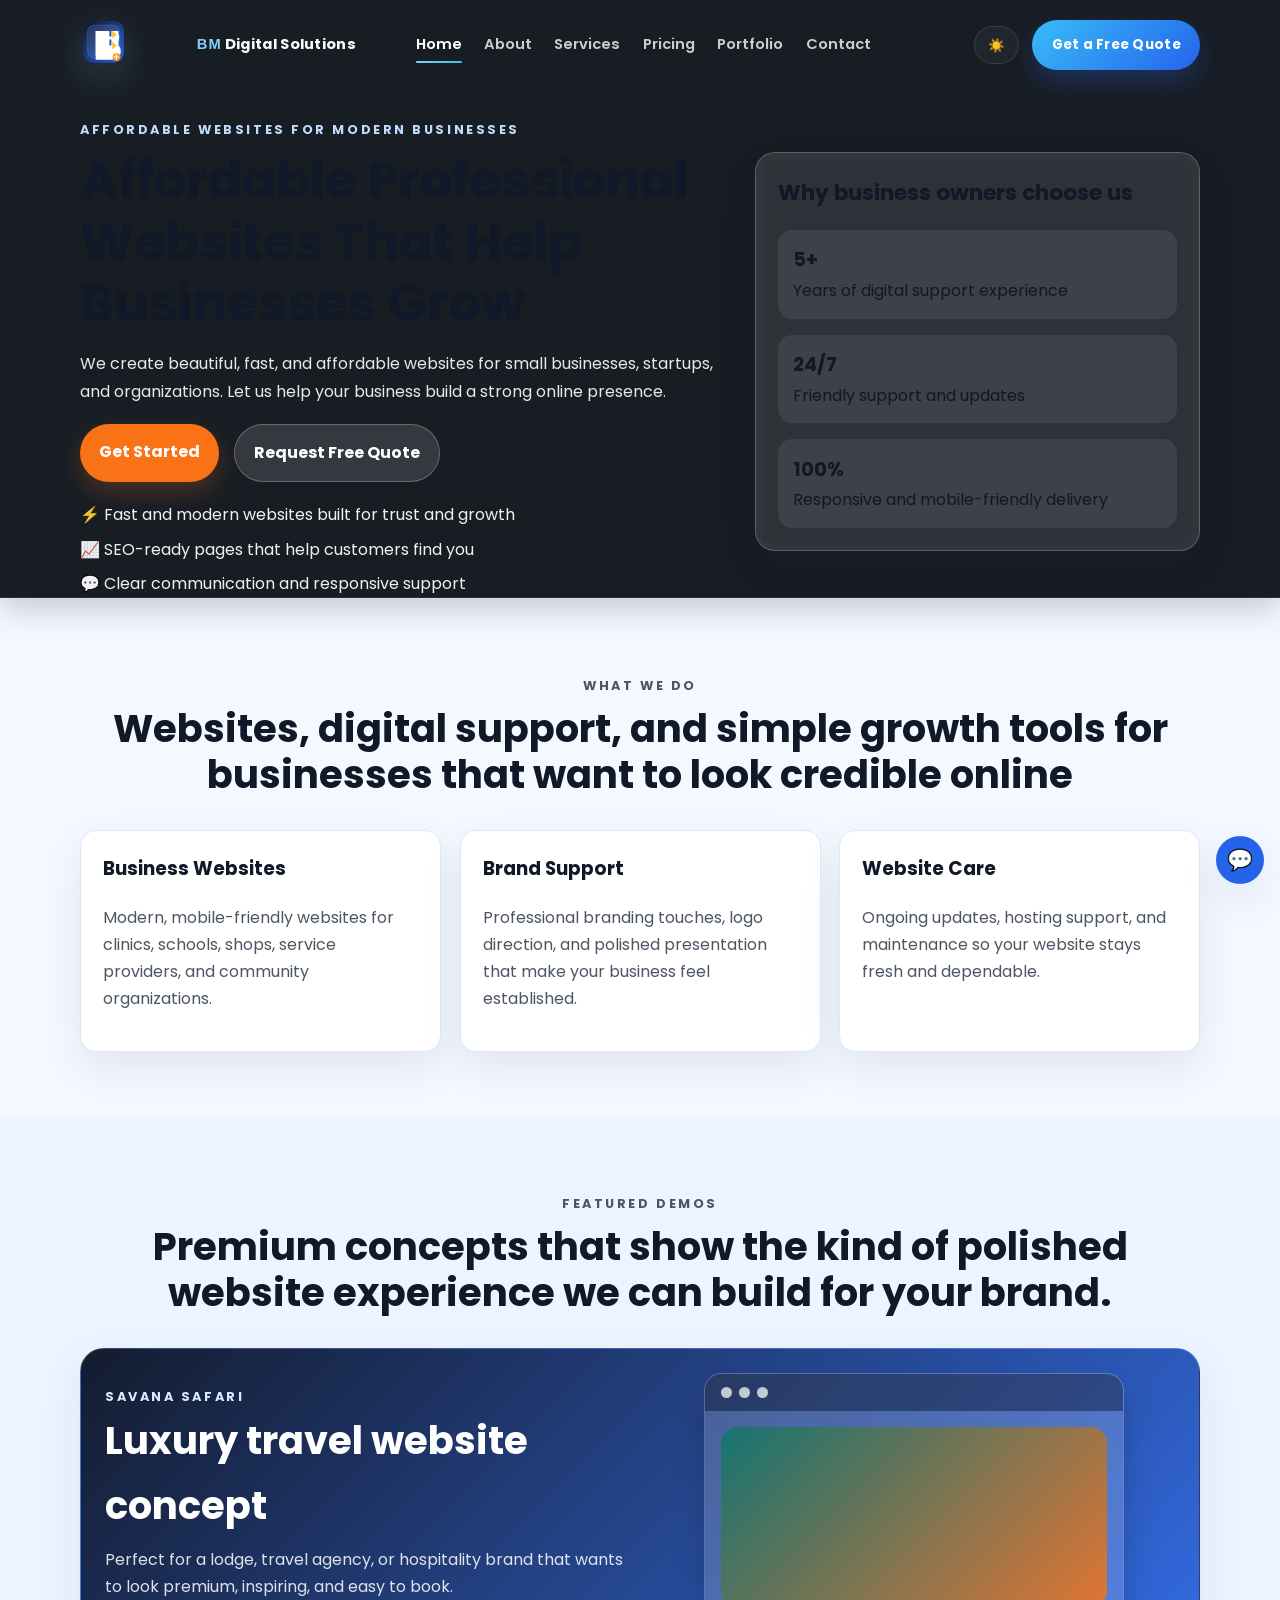
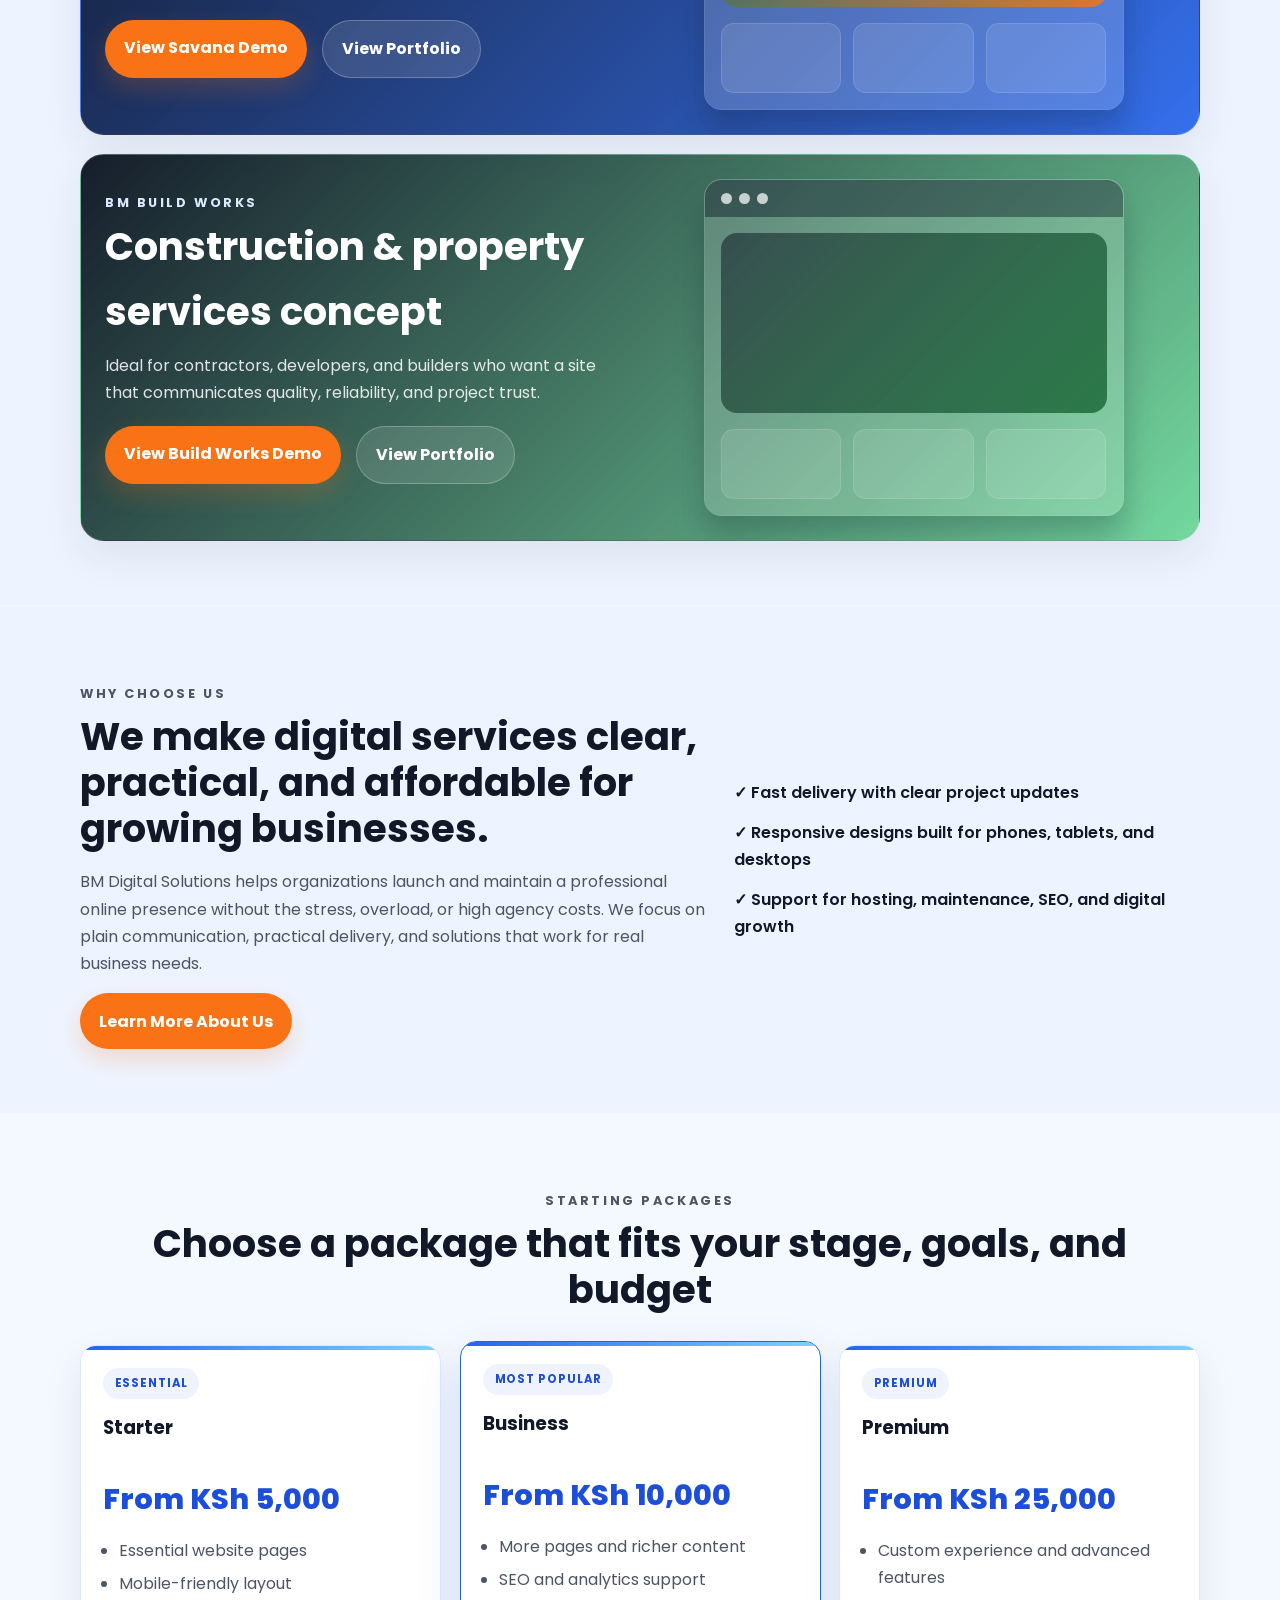
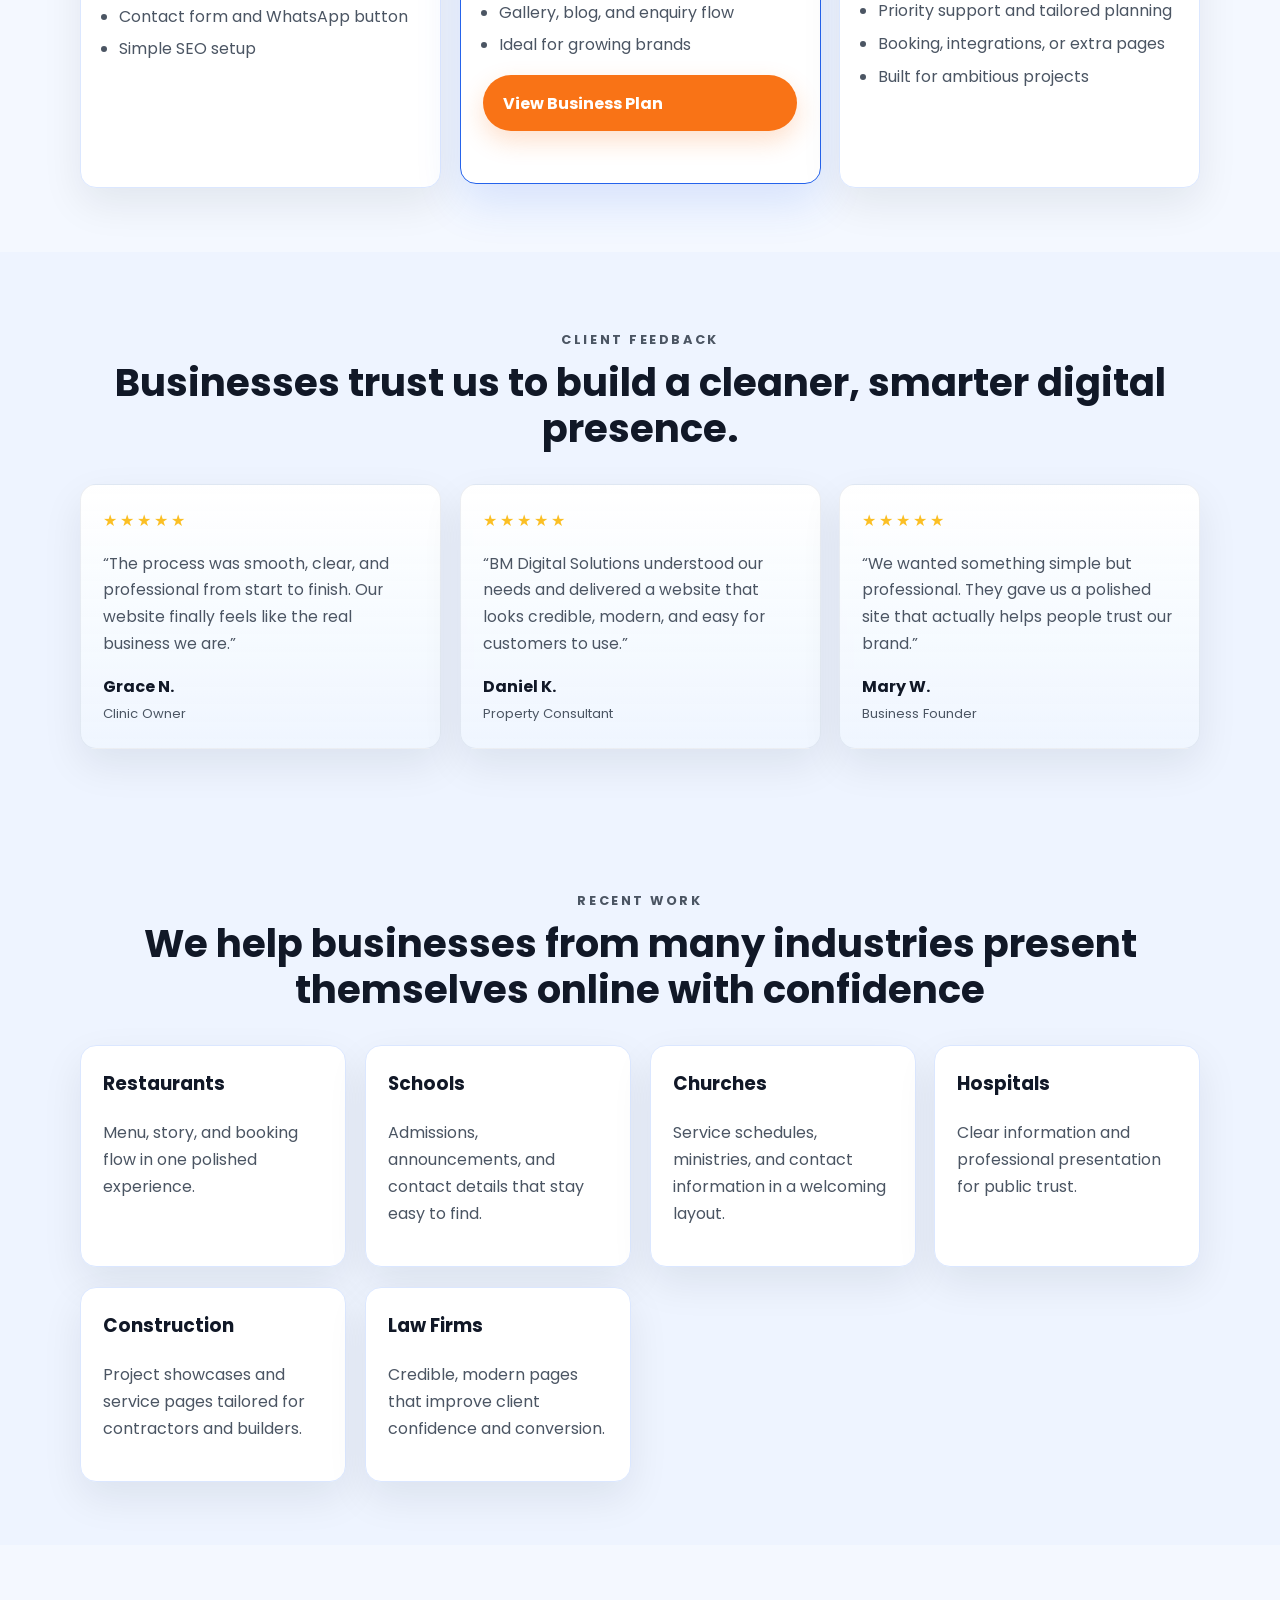
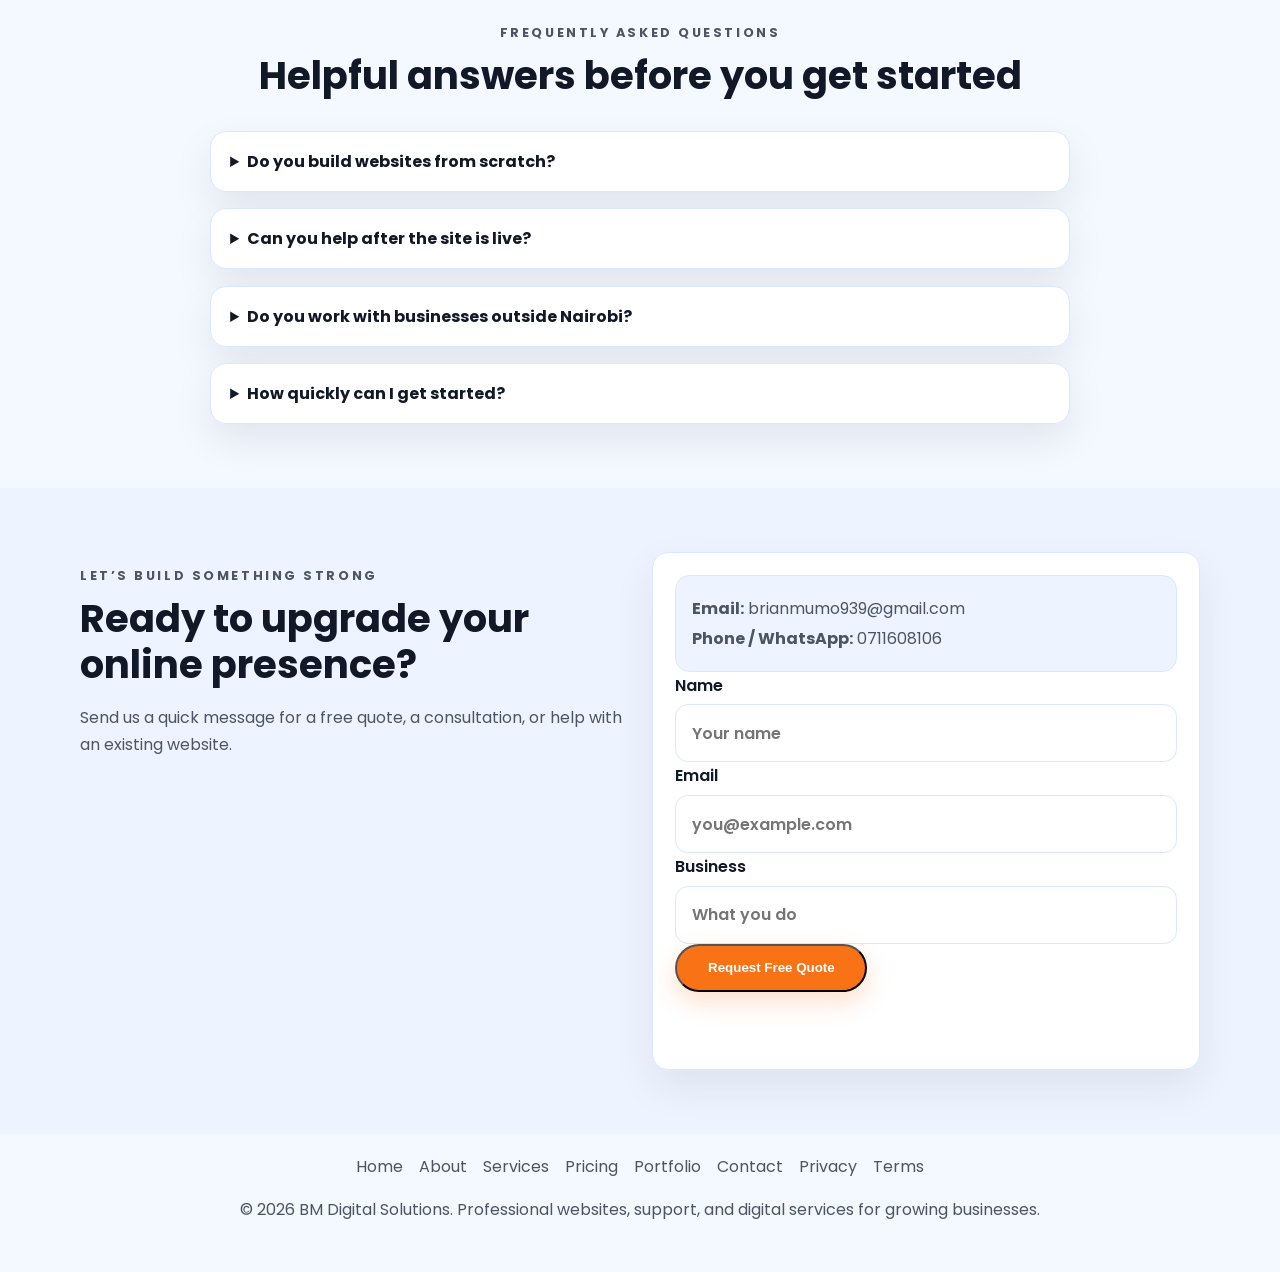
==== commit bc1ccc97: "Restore website to original state before recent changes" ====
--- a/index.html
+++ b/index.html
@@ -13,57 +13,390 @@
     <link rel="preconnect" href="https://fonts.gstatic.com" crossorigin />
     <link href="https://fonts.googleapis.com/css2?family=Poppins:wght@400;500;600;700;800&display=swap" rel="stylesheet" />
     <link rel="stylesheet" href="styles.css" />
+    <!-- Google tag (gtag.js) -->
     <script async src="https://www.googletagmanager.com/gtag/js?id=G-LF1W4YRLGX"></script>
-    <script>window.dataLayer=window.dataLayer||[];function gtag(){dataLayer.push(arguments);}gtag('js',new Date());gtag('config','G-LF1W4YRLGX');</script>
+    <script>
+      window.dataLayer = window.dataLayer || [];
+      function gtag(){dataLayer.push(arguments);}
+      gtag('js', new Date());
+      gtag('config', 'G-LF1W4YRLGX');
+    </script>
     <link rel="icon" href="images/favicon.svg" type="image/svg+xml" />
     <link rel="icon" href="images/favicon-32.png" sizes="32x32" />
     <meta property="og:image" content="https://femoh-cpu.github.io/BM-Digital-solutions/images/social-preview.svg" />
     <link rel="image_src" href="images/social-preview.svg" />
     <link rel="canonical" href="https://femoh-cpu.github.io/BM-Digital-solutions/" />
     <meta name="author" content="BM Digital Solutions" />
+    <meta property="og:title" content="BM Digital Solutions | Affordable Websites & Digital Solutions" />
+    <meta property="og:description" content="Affordable professional websites, SEO, hosting and digital support for small businesses." />
+    <meta property="og:type" content="website" />
     <meta property="og:url" content="https://femoh-cpu.github.io/BM-Digital-solutions/" />
+    <meta property="og:image" content="https://femoh-cpu.github.io/BM-Digital-solutions/images/social-preview.svg" />
     <meta name="twitter:card" content="summary_large_image" />
     <meta name="twitter:title" content="BM Digital Solutions | Affordable Websites & Digital Solutions" />
     <meta name="twitter:description" content="Affordable professional websites, SEO, hosting and digital support for small businesses." />
     <meta name="theme-color" content="#2563EB" />
-    <script type="application/ld+json">{"@context":"https://schema.org","@type":"Organization","name":"BM Digital Solutions","url":"https://femoh-cpu.github.io/BM-Digital-solutions/","logo":"https://femoh-cpu.github.io/BM-Digital-solutions/images/logo.svg","contactPoint":[{"@type":"ContactPoint","telephone":"+254711608106","contactType":"customer service"}]}</script>
+    <script type="application/ld+json">
+      {
+        "@context": "https://schema.org",
+        "@type": "Organization",
+        "name": "BM Digital Solutions",
+        "url": "https://femoh-cpu.github.io/BM-Digital-solutions/",
+        "logo": "https://femoh-cpu.github.io/BM-Digital-solutions/images/logo.svg",
+        "contactPoint": [{
+          "@type": "ContactPoint",
+          "telephone": "+254711608106",
+          "contactType": "customer service"
+        }]
+      }
+    </script>
   </head>
   <body>
-    <div class="loading-screen" aria-hidden="true"><div class="spinner"></div></div>
+    <div class="loading-screen" aria-hidden="true">
+      <div class="spinner"></div>
+    </div>
+
     <header class="site-header">
       <div class="container nav-bar">
-        <a class="brand" href="index.html" aria-label="BM Digital Solutions home"><img class="brand-logo" src="images/logo.svg" alt="BM Digital Solutions laptop logo" /><span class="brand-text">BM Digital Solutions</span></a>
-        <nav class="nav-links" aria-label="Primary navigation"><a href="index.html">Home</a><a href="about.html">About</a><a href="services.html">Services</a><a href="pricing.html">Pricing</a><a href="portfolio.html">Portfolio</a><a href="contact.html">Contact</a></nav>
+        <a class="brand" href="index.html" aria-label="BM Digital Solutions home">
+          <img class="brand-logo" src="images/logo.svg" alt="BM Digital Solutions laptop logo" />
+          <span class="brand-text">BM Digital Solutions</span>
+        </a>
+        <nav class="nav-links" aria-label="Primary navigation">
+          <a href="index.html">Home</a>
+          <a href="about.html">About</a>
+          <a href="services.html">Services</a>
+          <a href="pricing.html">Pricing</a>
+          <a href="portfolio.html">Portfolio</a>
+          <a href="contact.html">Contact</a>
+        </nav>
         <button class="theme-toggle" type="button" aria-label="Toggle dark mode">☀️</button>
       </div>
+
       <div class="container hero" id="top">
         <div class="hero-copy">
-          <p class="eyebrow">Affordable digital solutions for modern businesses</p>
-          <h1>Build a professional online presence without the agency price tag.</h1>
-          <p class="hero-text">BM Digital Solutions helps small businesses, startups, and organizations with professional websites, digital support, and practical online tools that turn visitors into customers.</p>
-          <div class="hero-actions"><a class="btn btn-primary" href="contact.html">Get Your Free Quote</a><a class="btn btn-secondary" href="portfolio.html">See Our Work</a></div>
-          <ul class="hero-list"><li>⚡ Mobile-friendly websites built around your business</li><li>📈 SEO, analytics, and online visibility support</li><li>💬 Direct communication and ongoing digital assistance</li></ul>
-        </div>
-        <div class="hero-card" aria-label="Why choose BM Digital Solutions">
-          <h2>Why businesses choose us</h2>
+          <p class="eyebrow">Affordable websites for modern businesses</p>
+          <h1>Affordable Professional Websites That Help Businesses Grow</h1>
+          <p class="hero-text">
+            We create beautiful, fast, and affordable websites for small businesses, startups, and organizations. Let us help your business build a strong online presence.
+          </p>
+          <div class="hero-actions">
+            <a class="btn btn-primary" href="contact.html">Get Started</a>
+            <a class="btn btn-secondary" href="services.html">Request Free Quote</a>
+          </div>
+          <ul class="hero-list">
+            <li>⚡ Fast and modern websites built for trust and growth</li>
+            <li>📈 SEO-ready pages that help customers find you</li>
+            <li>💬 Clear communication and responsive support</li>
+          </ul>
+        </div>
+
+        <div class="hero-card" aria-label="Business growth highlights">
+          <h2>Why business owners choose us</h2>
           <div class="stat-grid">
-            <div><strong>Affordable</strong><span>Professional solutions for real business budgets</span></div>
-            <div><strong>Flexible</strong><span>Web, digital, and admin support in one place</span></div>
-            <div><strong>100%</strong><span>Responsive and mobile-friendly delivery</span></div>
-          </div>
-          <div class="contact-detail-box"><p><strong>Ready to start?</strong><br />Get a free quote and tell us what your business needs.</p><a class="btn btn-primary" href="https://wa.me/254711608106" target="_blank" rel="noreferrer">Chat on WhatsApp</a></div>
+            <div>
+              <strong>5+</strong>
+              <span>Years of digital support experience</span>
+            </div>
+            <div>
+              <strong>24/7</strong>
+              <span>Friendly support and updates</span>
+            </div>
+            <div>
+              <strong>100%</strong>
+              <span>Responsive and mobile-friendly delivery</span>
+            </div>
+          </div>
         </div>
       </div>
     </header>
+
     <main>
-      <section class="section"><div class="container"><div class="section-heading"><p class="eyebrow">What we do</p><h2>Websites, digital support, and simple growth tools for businesses that want to look credible online</h2></div><div class="card-grid"><article class="info-card"><h3>Business Websites</h3><p>Modern, mobile-friendly websites for clinics, schools, shops, service providers, and community organizations.</p></article><article class="info-card"><h3>Brand & Digital Support</h3><p>Professional branding, online visibility, content support, and polished presentation that make your business feel established.</p></article><article class="info-card"><h3>Website Care</h3><p>Ongoing updates, hosting support, maintenance, SEO, and digital assistance so your online presence stays dependable.</p></article></div></div></section>
-      <section class="section section-alt"><div class="container"><div class="section-heading"><p class="eyebrow">Featured demos</p><h2>See examples of the kind of polished digital experiences we can create.</h2><p><strong>These are demonstration projects created by BM Digital Solutions, not claimed client projects.</strong></p></div><div class="showcase-banner"><div class="showcase-copy"><p class="eyebrow">Savana Safari · Demo Project</p><h3>Luxury travel website concept</h3><p>A hospitality concept showing how a lodge or travel business can look premium, build trust, and encourage enquiries.</p><div class="hero-actions"><a class="btn btn-primary" href="savana-demo.html">View Demo</a><a class="btn btn-secondary" href="contact.html">Build One for Me</a></div></div><div class="showcase-preview" aria-hidden="true"><div class="mini-browser-panel"><div class="mini-browser-toolbar"><span></span><span></span><span></span></div><div class="mini-browser-body"><div class="mini-banner"></div><div class="mini-cards"><span></span><span></span><span></span></div></div></div></div></div><div class="showcase-banner showcase-banner-alt"><div class="showcase-copy"><p class="eyebrow">BM Build Works · Demo Project</p><h3>Construction & property services concept</h3><p>A professional concept for contractors, developers, and builders who want to communicate quality and project trust.</p><div class="hero-actions"><a class="btn btn-primary" href="bm-build-works-demo.html">View Demo</a><a class="btn btn-secondary" href="contact.html">Build One for Me</a></div></div><div class="showcase-preview" aria-hidden="true"><div class="mini-browser-panel"><div class="mini-browser-toolbar"><span></span><span></span><span></span></div><div class="mini-browser-body"><div class="mini-banner mini-banner-buildworks"></div><div class="mini-cards"><span></span><span></span><span></span></div></div></div></div></div></div></section>
-      <section class="section"><div class="container split-section"><div><p class="eyebrow">Why choose us</p><h2>One reliable partner for your website and everyday digital needs.</h2><p>Instead of juggling different people for your website, online visibility, and routine digital tasks, you can work with one flexible support partner.</p><a class="btn btn-primary" href="services.html">Explore Our Services</a></div><div class="check-list"><div>✓ Clear communication from planning to delivery</div><div>✓ Affordable packages with flexible support</div><div>✓ Website, SEO, social media, VA, and Excel support</div><div>✓ Direct WhatsApp and email communication</div></div></div></section>
-      <section class="section section-alt"><div class="container"><div class="section-heading"><p class="eyebrow">Starting packages</p><h2>Choose a package that fits your stage, goals, and budget</h2></div><div class="pricing-grid"><article class="pricing-card"><span class="package-tag">Essential</span><h3>Starter</h3><p class="price">From KSh 5,000</p><ul><li>Essential website pages</li><li>Mobile-friendly layout</li><li>Contact form and WhatsApp button</li><li>Simple SEO setup</li></ul><a class="btn btn-secondary" href="pricing.html">View Starter Plan</a></article><article class="pricing-card featured"><span class="package-tag">Most popular</span><h3>Business</h3><p class="price">From KSh 10,000</p><ul><li>More pages and richer content</li><li>SEO and analytics support</li><li>Gallery, blog, and enquiry flow</li><li>Ideal for growing brands</li></ul><a class="btn btn-primary" href="pricing.html">View Business Plan</a></article><article class="pricing-card"><span class="package-tag">Premium</span><h3>Premium</h3><p class="price">From KSh 25,000</p><ul><li>Custom experience and advanced features</li><li>Priority support and tailored planning</li><li>Booking, integrations, or extra pages</li><li>Built for ambitious projects</li></ul><a class="btn btn-secondary" href="pricing.html">View Premium Plan</a></article></div></div></section>
-      <section class="section"><div class="container"><div class="section-heading"><p class="eyebrow">Client feedback</p><h2>Trust is built through clear work and real results.</h2><p>We are building our client portfolio. Once verified client feedback is available, this section will feature genuine testimonials.</p></div><div class="testimonial-grid"><article class="testimonial-card"><div class="testimonial-stars">★★★★★</div><p>“Looking for a professional website? Tell us your goals and we’ll recommend a practical solution for your business.”</p><div class="client-meta"><strong>Start a project</strong><span>Free consultation</span></div></article><article class="testimonial-card"><div class="testimonial-stars">★★★★★</div><p>“Need ongoing digital help? We can support your website, online presence, admin tasks, and spreadsheets.”</p><div class="client-meta"><strong>Get support</strong><span>Flexible digital assistance</span></div></article><article class="testimonial-card"><div class="testimonial-stars">★★★★★</div><p>“Want to see what we can build? Explore the demo projects in our portfolio and then request your own.”</p><div class="client-meta"><strong>View the demos</strong><span>BM Digital Solutions</span></div></article></div></div></section>
-      <section class="section section-alt"><div class="container contact-wrap"><div><p class="eyebrow">Let’s work together</p><h2>Tell us what your business needs.</h2><p>Get a free quote, ask a question, or tell us about a website or digital task you need help with.</p><div class="contact-detail-box"><p><strong>WhatsApp:</strong> 0711608106</p><p><strong>Email:</strong> brianmumo939@gmail.com</p></div><a class="btn btn-primary" href="https://wa.me/254711608106" target="_blank" rel="noreferrer">Chat on WhatsApp Now</a></div><form class="contact-form" id="lead-form" action="https://formspree.io/f/mwlepazd" method="POST" data-remote="true"><label>Name<input type="text" name="name" placeholder="Your name" required /></label><label>Email<input type="email" name="email" placeholder="you@example.com" required /></label><label>Business<input type="text" name="business" placeholder="Your business or organization" required /></label><label>What do you need?<textarea name="message" rows="4" placeholder="Tell us briefly about your project or task" required></textarea></label><button class="btn btn-primary" type="submit">Request Free Quote</button><p class="form-message" id="form-message" aria-live="polite"></p></form></div></section>
+      <section class="section">
+        <div class="container">
+          <div class="section-heading">
+            <p class="eyebrow">What we do</p>
+            <h2>Websites, digital support, and simple growth tools for businesses that want to look credible online</h2>
+          </div>
+          <div class="card-grid">
+            <article class="info-card">
+              <h3>Business Websites</h3>
+              <p>Modern, mobile-friendly websites for clinics, schools, shops, service providers, and community organizations.</p>
+            </article>
+            <article class="info-card">
+              <h3>Brand Support</h3>
+              <p>Professional branding touches, logo direction, and polished presentation that make your business feel established.</p>
+            </article>
+            <article class="info-card">
+              <h3>Website Care</h3>
+              <p>Ongoing updates, hosting support, and maintenance so your website stays fresh and dependable.</p>
+            </article>
+          </div>
+        </div>
+      </section>
+
+      <section class="section section-alt">
+        <div class="container">
+          <div class="section-heading">
+            <p class="eyebrow">Featured demos</p>
+            <h2>Premium concepts that show the kind of polished website experience we can build for your brand.</h2>
+          </div>
+          <div class="showcase-banner">
+            <div class="showcase-copy">
+              <p class="eyebrow">Savana Safari</p>
+              <h3>Luxury travel website concept</h3>
+              <p>Perfect for a lodge, travel agency, or hospitality brand that wants to look premium, inspiring, and easy to book.</p>
+              <div class="hero-actions">
+                <a class="btn btn-primary" href="savana-demo.html">View Savana Demo</a>
+                <a class="btn btn-secondary" href="portfolio.html">View Portfolio</a>
+              </div>
+            </div>
+            <div class="showcase-preview" aria-hidden="true">
+              <div class="mini-browser-panel">
+                <div class="mini-browser-toolbar"><span></span><span></span><span></span></div>
+                <div class="mini-browser-body">
+                  <div class="mini-banner"></div>
+                  <div class="mini-cards">
+                    <span></span>
+                    <span></span>
+                    <span></span>
+                  </div>
+                </div>
+              </div>
+            </div>
+          </div>
+
+          <div class="showcase-banner showcase-banner-alt">
+            <div class="showcase-copy">
+              <p class="eyebrow">BM Build Works</p>
+              <h3>Construction & property services concept</h3>
+              <p>Ideal for contractors, developers, and builders who want a site that communicates quality, reliability, and project trust.</p>
+              <div class="hero-actions">
+                <a class="btn btn-primary" href="bm-build-works-demo.html">View Build Works Demo</a>
+                <a class="btn btn-secondary" href="portfolio.html">View Portfolio</a>
+              </div>
+            </div>
+            <div class="showcase-preview" aria-hidden="true">
+              <div class="mini-browser-panel">
+                <div class="mini-browser-toolbar"><span></span><span></span><span></span></div>
+                <div class="mini-browser-body">
+                  <div class="mini-banner mini-banner-buildworks"></div>
+                  <div class="mini-cards">
+                    <span></span>
+                    <span></span>
+                    <span></span>
+                  </div>
+                </div>
+              </div>
+            </div>
+          </div>
+        </div>
+      </section>
+
+      <section class="section section-alt">
+        <div class="container split-section">
+          <div>
+            <p class="eyebrow">Why choose us</p>
+            <h2>We make digital services clear, practical, and affordable for growing businesses.</h2>
+            <p>
+              BM Digital Solutions helps organizations launch and maintain a professional online presence without the stress, overload, or high agency costs. We focus on plain communication, practical delivery, and solutions that work for real business needs.
+            </p>
+            <a class="btn btn-primary" href="about.html">Learn More About Us</a>
+          </div>
+          <div class="check-list">
+            <div>✓ Fast delivery with clear project updates</div>
+            <div>✓ Responsive designs built for phones, tablets, and desktops</div>
+            <div>✓ Support for hosting, maintenance, SEO, and digital growth</div>
+          </div>
+        </div>
+      </section>
+
+      <section class="section">
+        <div class="container">
+          <div class="section-heading">
+            <p class="eyebrow">Starting packages</p>
+            <h2>Choose a package that fits your stage, goals, and budget</h2>
+          </div>
+
+          <div class="pricing-grid">
+            <article class="pricing-card">
+              <span class="package-tag">Essential</span>
+              <h3>Starter</h3>
+              <p class="price">From KSh 5,000</p>
+              <ul>
+                <li>Essential website pages</li>
+                <li>Mobile-friendly layout</li>
+                <li>Contact form and WhatsApp button</li>
+                <li>Simple SEO setup</li>
+              </ul>
+              <a class="btn btn-secondary" href="pricing.html">View Starter Plan</a>
+            </article>
+
+            <article class="pricing-card featured">
+              <span class="package-tag">Most popular</span>
+              <h3>Business</h3>
+              <p class="price">From KSh 10,000</p>
+              <ul>
+                <li>More pages and richer content</li>
+                <li>SEO and analytics support</li>
+                <li>Gallery, blog, and enquiry flow</li>
+                <li>Ideal for growing brands</li>
+              </ul>
+              <a class="btn btn-primary" href="pricing.html">View Business Plan</a>
+            </article>
+
+            <article class="pricing-card">
+              <span class="package-tag">Premium</span>
+              <h3>Premium</h3>
+              <p class="price">From KSh 25,000</p>
+              <ul>
+                <li>Custom experience and advanced features</li>
+                <li>Priority support and tailored planning</li>
+                <li>Booking, integrations, or extra pages</li>
+                <li>Built for ambitious projects</li>
+              </ul>
+              <a class="btn btn-secondary" href="pricing.html">View Premium Plan</a>
+            </article>
+          </div>
+        </div>
+      </section>
+
+      <section class="section section-alt">
+        <div class="container">
+          <div class="section-heading">
+            <p class="eyebrow">Client feedback</p>
+            <h2>Businesses trust us to build a cleaner, smarter digital presence.</h2>
+          </div>
+
+          <div class="testimonial-grid">
+            <article class="testimonial-card">
+              <div class="testimonial-stars" aria-label="5 stars">★★★★★</div>
+              <p>“The process was smooth, clear, and professional from start to finish. Our website finally feels like the real business we are.”</p>
+              <div class="client-meta">
+                <strong>Grace N.</strong>
+                <span>Clinic Owner</span>
+              </div>
+            </article>
+
+            <article class="testimonial-card">
+              <div class="testimonial-stars" aria-label="5 stars">★★★★★</div>
+              <p>“BM Digital Solutions understood our needs and delivered a website that looks credible, modern, and easy for customers to use.”</p>
+              <div class="client-meta">
+                <strong>Daniel K.</strong>
+                <span>Property Consultant</span>
+              </div>
+            </article>
+
+            <article class="testimonial-card">
+              <div class="testimonial-stars" aria-label="5 stars">★★★★★</div>
+              <p>“We wanted something simple but professional. They gave us a polished site that actually helps people trust our brand.”</p>
+              <div class="client-meta">
+                <strong>Mary W.</strong>
+                <span>Business Founder</span>
+              </div>
+            </article>
+          </div>
+        </div>
+      </section>
+
+      <section class="section section-alt">
+        <div class="container">
+          <div class="section-heading">
+            <p class="eyebrow">Recent work</p>
+            <h2>We help businesses from many industries present themselves online with confidence</h2>
+          </div>
+          <div class="card-grid">
+            <article class="info-card"><h3>Restaurants</h3><p>Menu, story, and booking flow in one polished experience.</p></article>
+            <article class="info-card"><h3>Schools</h3><p>Admissions, announcements, and contact details that stay easy to find.</p></article>
+            <article class="info-card"><h3>Churches</h3><p>Service schedules, ministries, and contact information in a welcoming layout.</p></article>
+            <article class="info-card"><h3>Hospitals</h3><p>Clear information and professional presentation for public trust.</p></article>
+            <article class="info-card"><h3>Construction</h3><p>Project showcases and service pages tailored for contractors and builders.</p></article>
+            <article class="info-card"><h3>Law Firms</h3><p>Credible, modern pages that improve client confidence and conversion.</p></article>
+          </div>
+        </div>
+      </section>
+
+      <section class="section">
+        <div class="container">
+          <div class="section-heading">
+            <p class="eyebrow">Frequently asked questions</p>
+            <h2>Helpful answers before you get started</h2>
+          </div>
+          <div class="faq-list">
+            <details class="faq-item">
+              <summary>Do you build websites from scratch?</summary>
+              <p>Yes. We can create a brand-new website or redesign an existing one to make it cleaner, faster, and easier to manage.</p>
+            </details>
+            <details class="faq-item">
+              <summary>Can you help after the site is live?</summary>
+              <p>Absolutely. We offer ongoing support for updates, maintenance, hosting guidance, and simple digital improvements.</p>
+            </details>
+            <details class="faq-item">
+              <summary>Do you work with businesses outside Nairobi?</summary>
+              <p>Yes. We support clients across Kenya and can work remotely for projects of many sizes.</p>
+            </details>
+            <details class="faq-item">
+              <summary>How quickly can I get started?</summary>
+              <p>We usually begin with a short consultation and then outline the best package based on your needs and timeline.</p>
+            </details>
+          </div>
+        </div>
+      </section>
+
+      <section class="section section-alt">
+        <div class="container contact-wrap">
+          <div>
+            <p class="eyebrow">Let’s build something strong</p>
+            <h2>Ready to upgrade your online presence?</h2>
+            <p>Send us a quick message for a free quote, a consultation, or help with an existing website.</p>
+          </div>
+
+          <form class="contact-form" id="lead-form" action="https://formspree.io/f/mwlepazd" method="POST" data-remote="true">
+            <div class="contact-detail-box">
+              <p><strong>Email:</strong> brianmumo939@gmail.com</p>
+              <p><strong>Phone / WhatsApp:</strong> 0711608106</p>
+            </div>
+            <label>
+              Name
+              <input type="text" name="name" placeholder="Your name" required />
+            </label>
+            <label>
+              Email
+              <input type="email" name="email" placeholder="you@example.com" required />
+            </label>
+            <label>
+              Business
+              <input type="text" name="business" placeholder="What you do" required />
+            </label>
+            <button class="btn btn-primary" type="submit">Request Free Quote</button>
+            <p class="form-message" id="form-message" aria-live="polite"></p>
+            <noscript>
+              <p>Please enable JavaScript or contact us directly at <a href="mailto:brianmumo939@gmail.com?subject=Website%20Quote%20Request&body=Hello%20BM%20Digital%20Solutions%2C%0A%0AI%20would%20like%20a%20quote%20for%20a%20website%20project.%0A%0AMy%20business%20name%3A%0AContact%20email%3A%0AContact%20phone%3A%0AProject%20details%3A">brianmumo939@gmail.com</a>.</p>
+            </noscript>
+          </form>
+        </div>
+      </section>
     </main>
-    <footer class="site-footer"><div class="container footer-wrap"><div class="footer-links"><a href="index.html">Home</a><a href="about.html">About</a><a href="services.html">Services</a><a href="pricing.html">Pricing</a><a href="portfolio.html">Portfolio</a><a href="contact.html">Contact</a><a href="privacy.html">Privacy</a><a href="terms.html">Terms</a></div><p>© <span id="year"></span> BM Digital Solutions. Professional websites, support, and digital services for growing businesses.</p></div></footer>
-    <a class="back-to-top" href="#top" aria-label="Back to top">↑</a><a class="whatsapp-float" href="https://wa.me/254711608106" target="_blank" rel="noreferrer" aria-label="Chat on WhatsApp">💬</a><script src="script.js"></script>
+
+    <footer class="site-footer">
+      <div class="container footer-wrap">
+        <div class="footer-links">
+          <a href="index.html">Home</a>
+          <a href="about.html">About</a>
+          <a href="services.html">Services</a>
+          <a href="pricing.html">Pricing</a>
+          <a href="portfolio.html">Portfolio</a>
+          <a href="contact.html">Contact</a>
+          <a href="privacy.html">Privacy</a>
+          <a href="terms.html">Terms</a>
+        </div>
+        <p>© <span id="year"></span> BM Digital Solutions. Professional websites, support, and digital services for growing businesses.</p>
+      </div>
+    </footer>
+
+    <a class="back-to-top" href="#top" aria-label="Back to top">↑</a>
+    <a class="whatsapp-float" href="https://wa.me/254711608106" target="_blank" rel="noreferrer" aria-label="Chat on WhatsApp">💬</a>
+
+    <script src="script.js"></script>
   </body>
 </html>
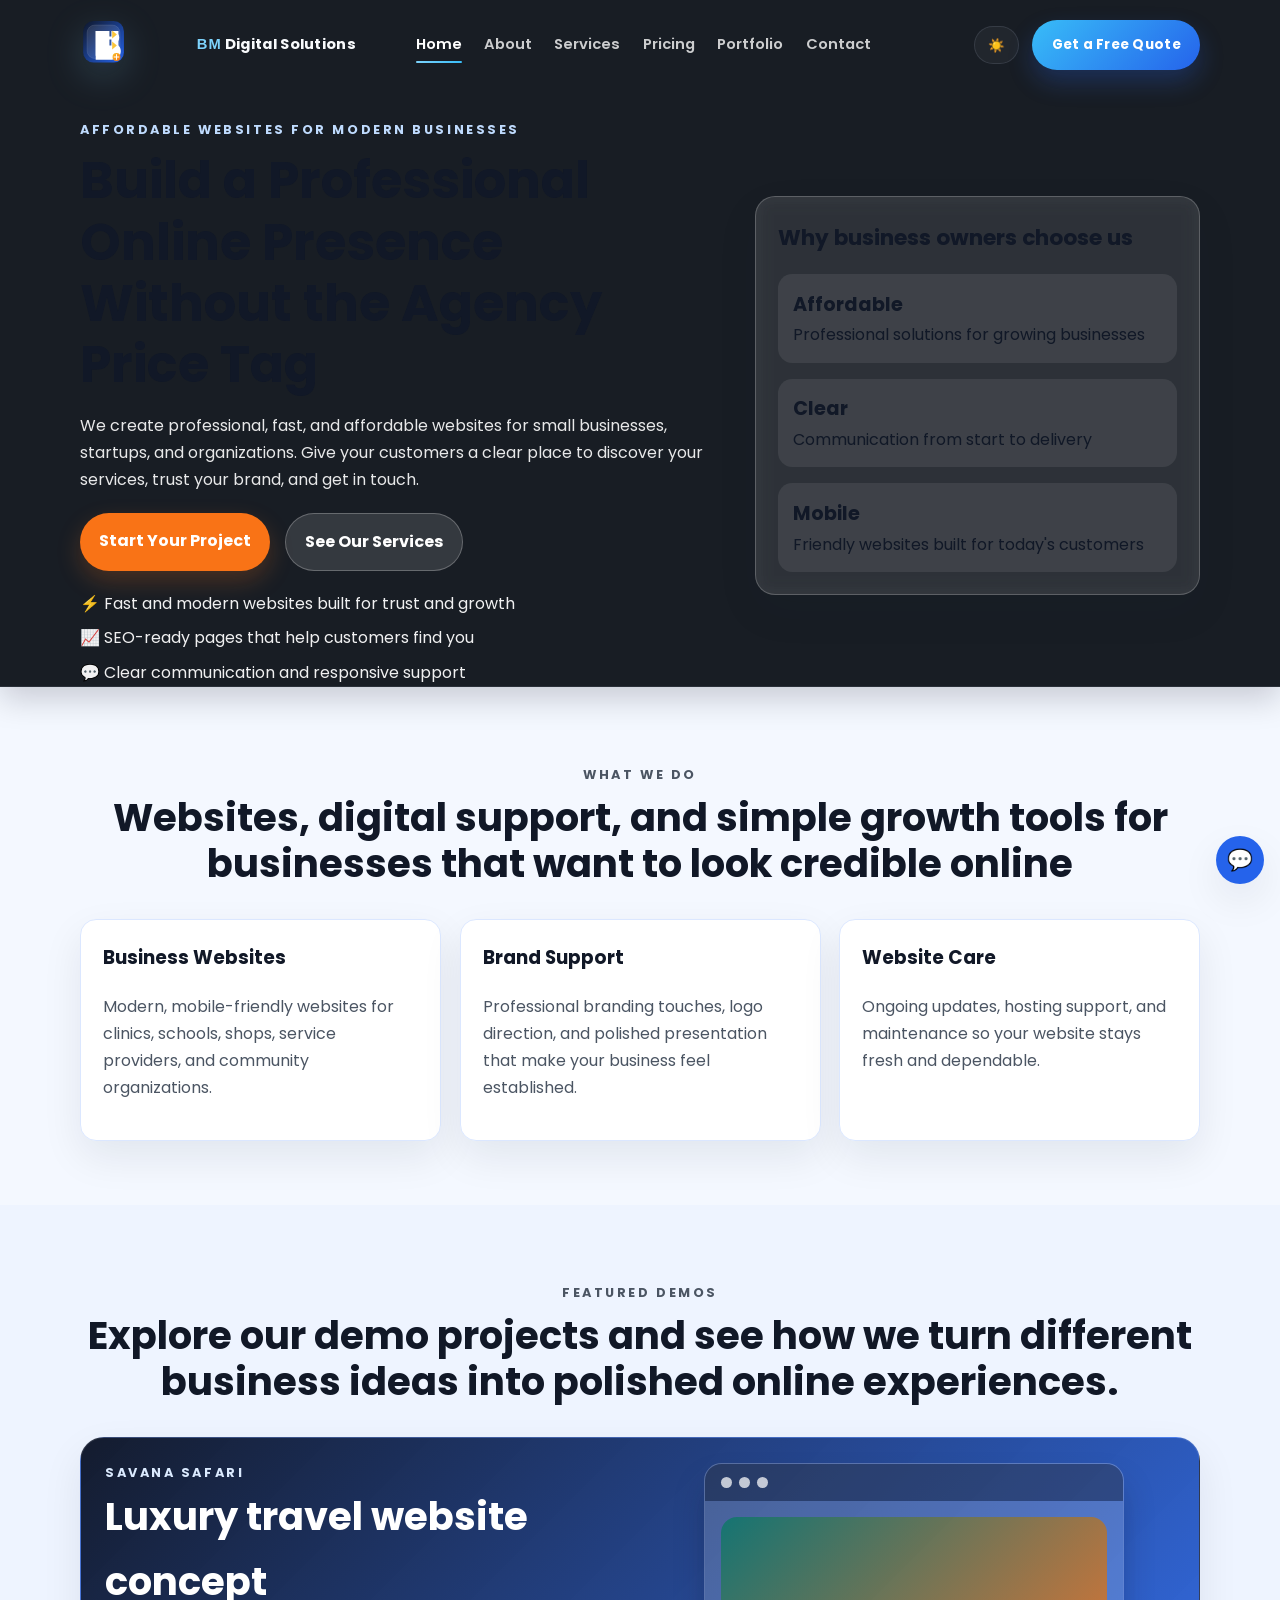
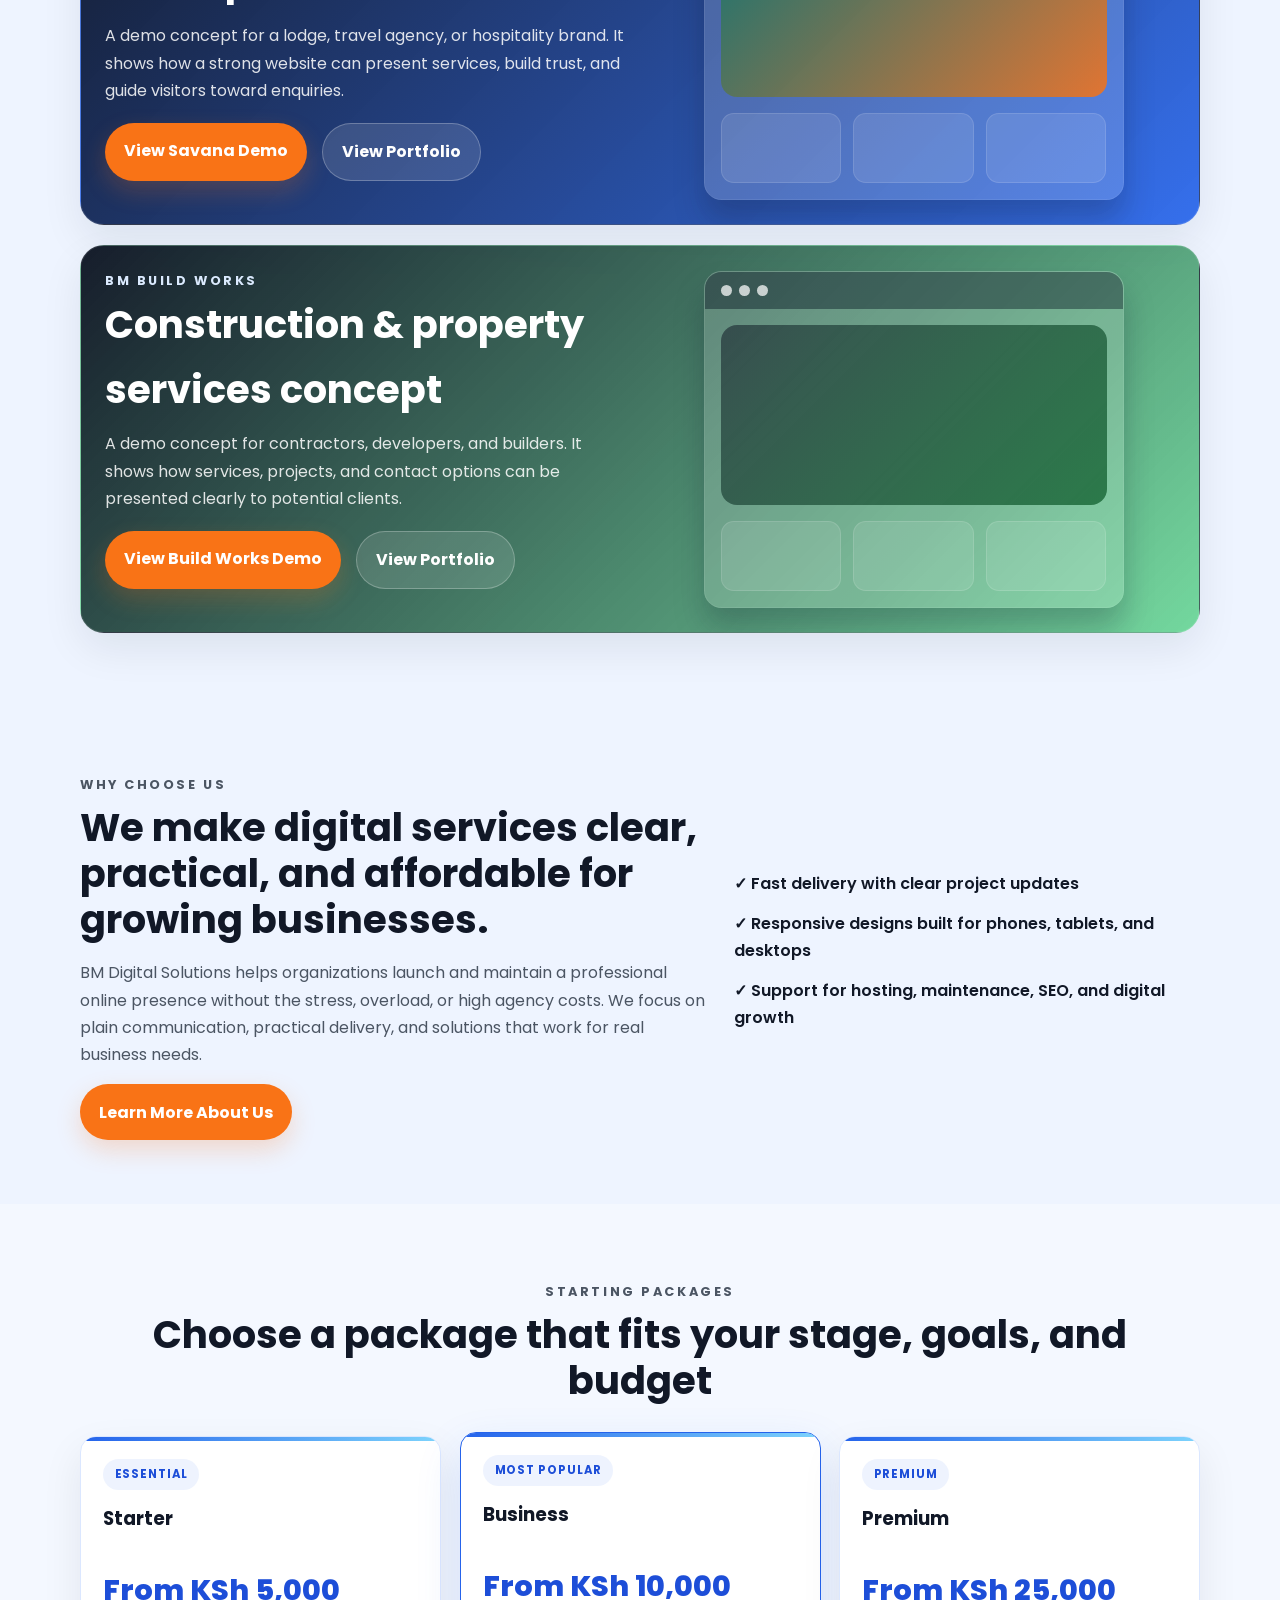
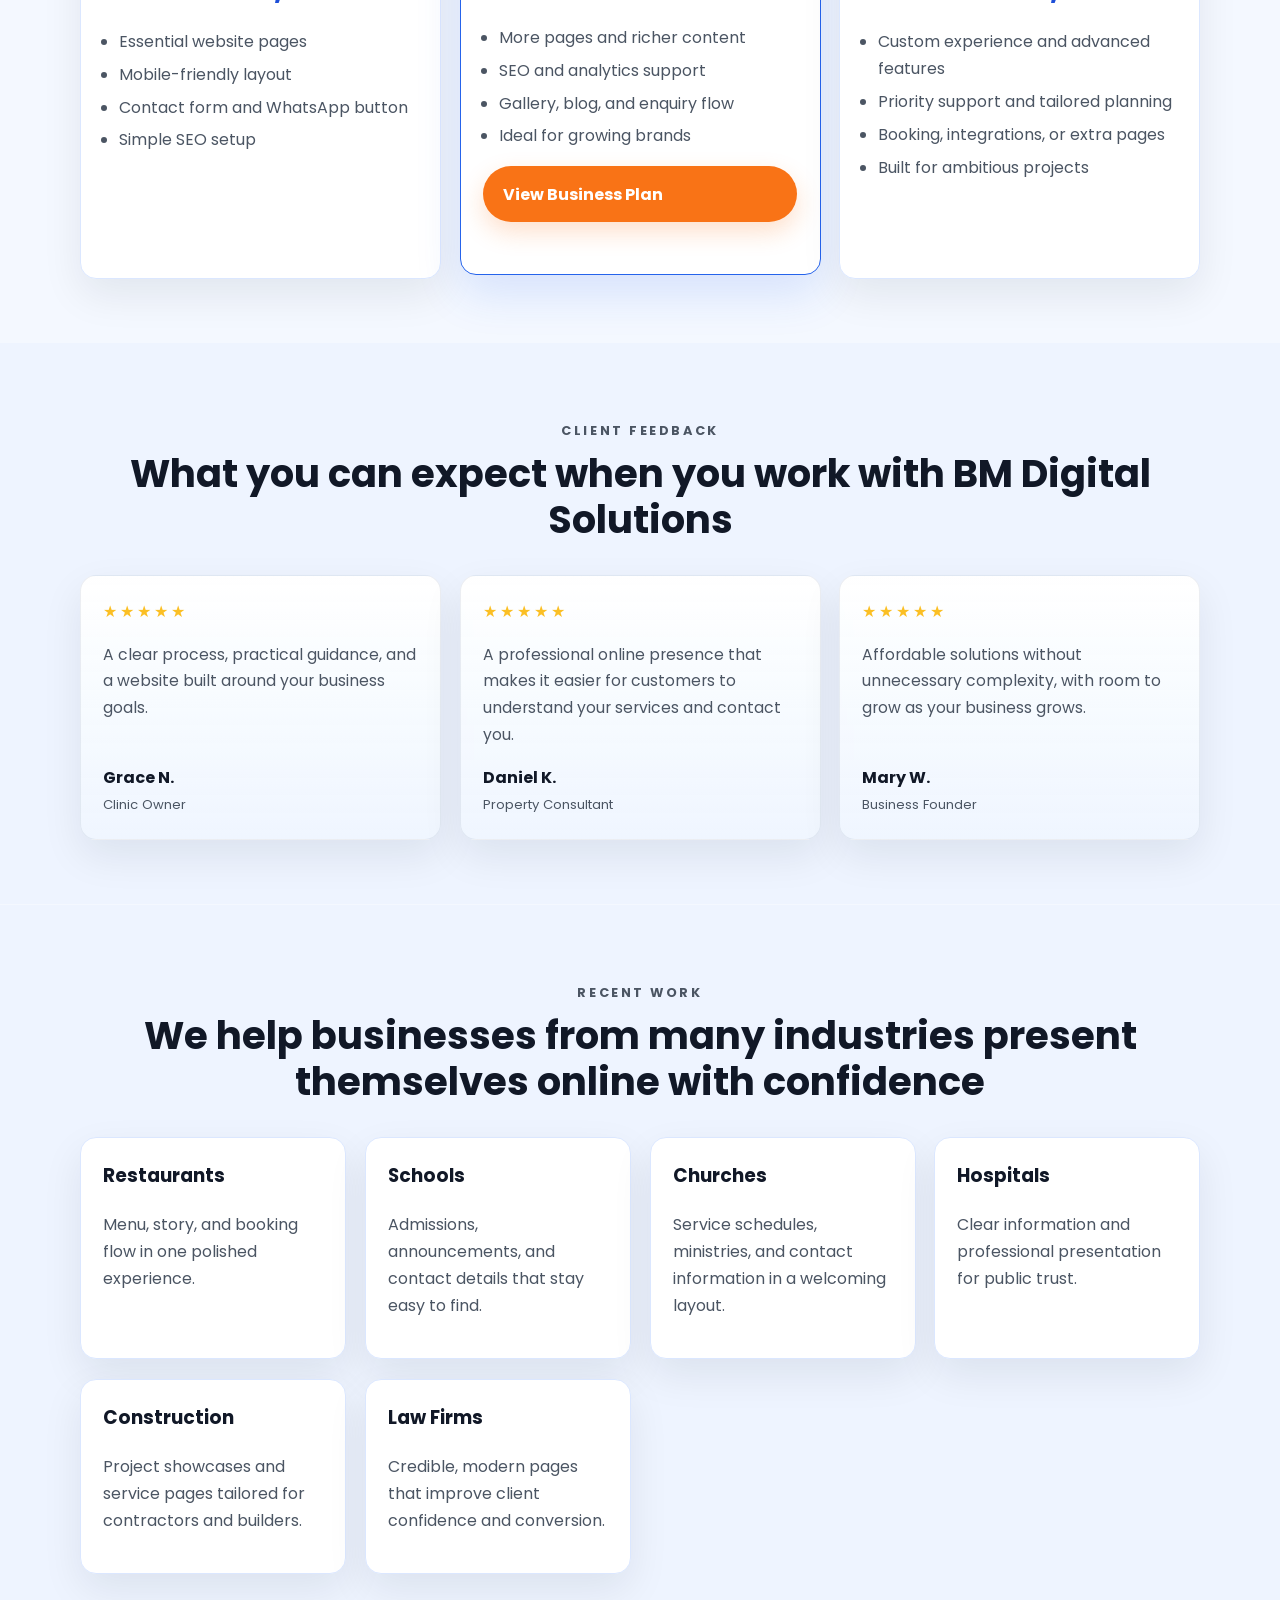
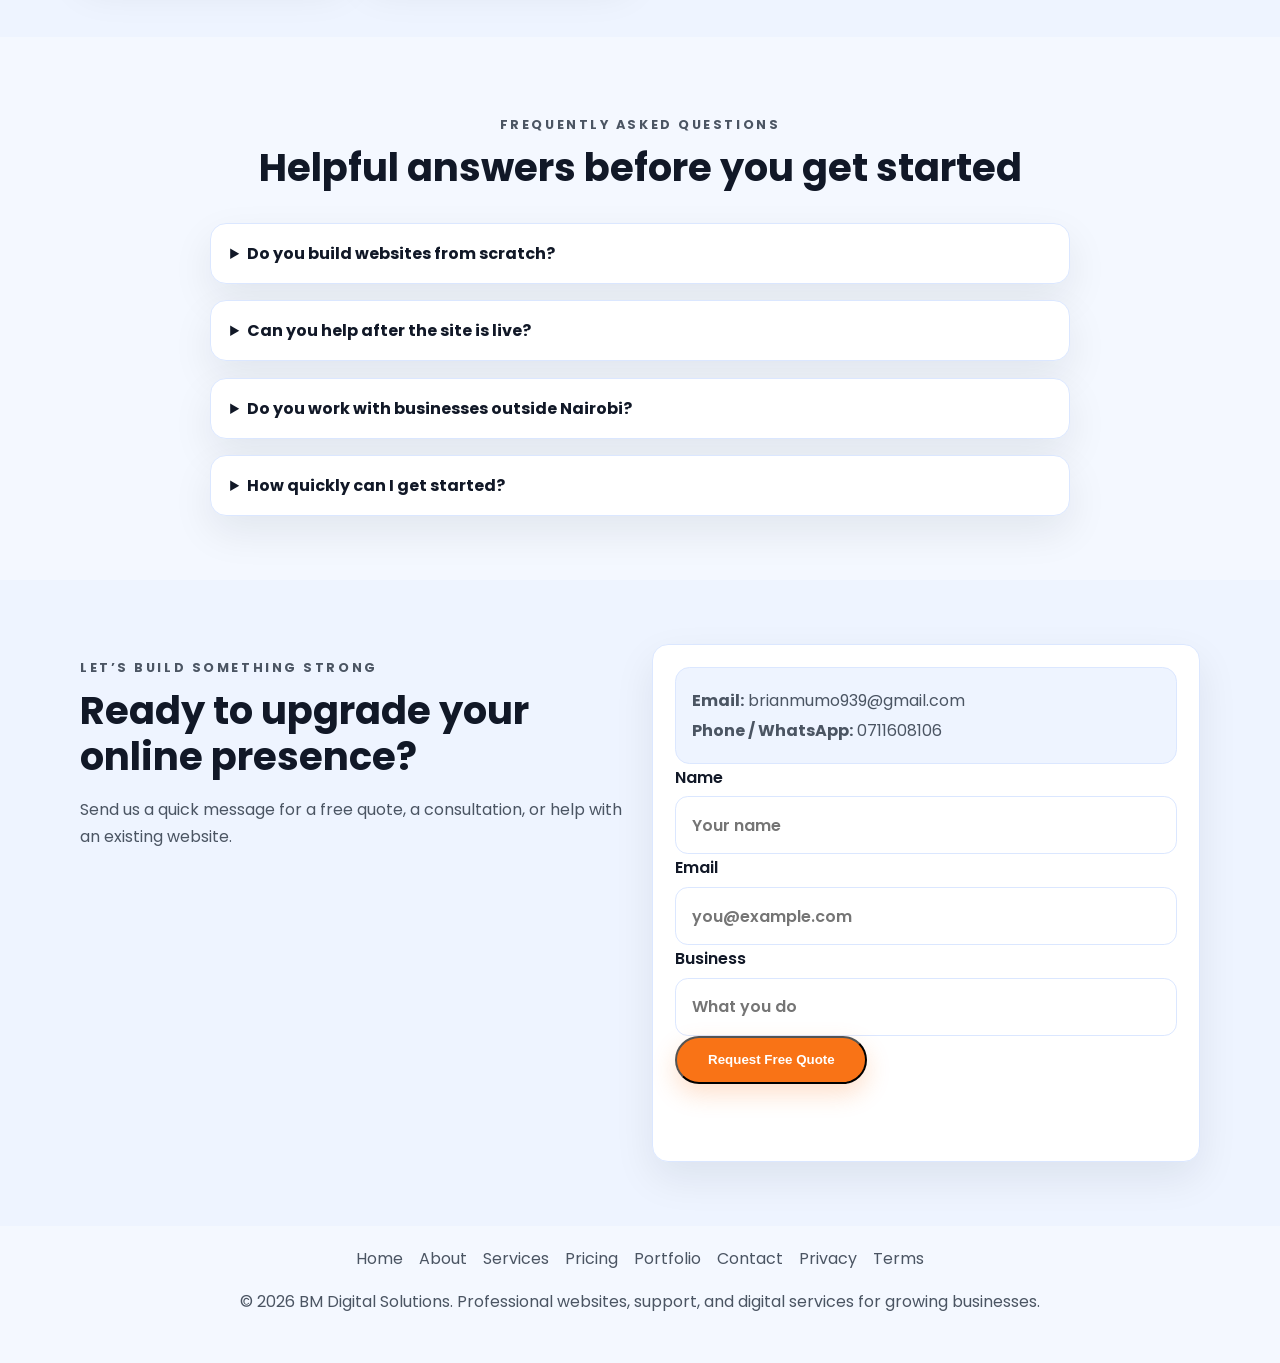
==== commit 61be5d70: "Improve client-facing website content" ====
--- a/index.html
+++ b/index.html
@@ -76,13 +76,13 @@
       <div class="container hero" id="top">
         <div class="hero-copy">
           <p class="eyebrow">Affordable websites for modern businesses</p>
-          <h1>Affordable Professional Websites That Help Businesses Grow</h1>
+          <h1>Build a Professional Online Presence Without the Agency Price Tag</h1>
           <p class="hero-text">
-            We create beautiful, fast, and affordable websites for small businesses, startups, and organizations. Let us help your business build a strong online presence.
+            We create professional, fast, and affordable websites for small businesses, startups, and organizations. Give your customers a clear place to discover your services, trust your brand, and get in touch.
           </p>
           <div class="hero-actions">
-            <a class="btn btn-primary" href="contact.html">Get Started</a>
-            <a class="btn btn-secondary" href="services.html">Request Free Quote</a>
+            <a class="btn btn-primary" href="contact.html">Start Your Project</a>
+            <a class="btn btn-secondary" href="services.html">See Our Services</a>
           </div>
           <ul class="hero-list">
             <li>⚡ Fast and modern websites built for trust and growth</li>
@@ -95,16 +95,16 @@
           <h2>Why business owners choose us</h2>
           <div class="stat-grid">
             <div>
-              <strong>5+</strong>
-              <span>Years of digital support experience</span>
+              <strong>Affordable</strong>
+              <span>Professional solutions for growing businesses</span>
             </div>
             <div>
-              <strong>24/7</strong>
-              <span>Friendly support and updates</span>
+              <strong>Clear</strong>
+              <span>Communication from start to delivery</span>
             </div>
             <div>
-              <strong>100%</strong>
-              <span>Responsive and mobile-friendly delivery</span>
+              <strong>Mobile</strong>
+              <span>Friendly websites built for today&#39;s customers</span>
             </div>
           </div>
         </div>
@@ -139,13 +139,13 @@
         <div class="container">
           <div class="section-heading">
             <p class="eyebrow">Featured demos</p>
-            <h2>Premium concepts that show the kind of polished website experience we can build for your brand.</h2>
+            <h2>Explore our demo projects and see how we turn different business ideas into polished online experiences.</h2>
           </div>
           <div class="showcase-banner">
             <div class="showcase-copy">
               <p class="eyebrow">Savana Safari</p>
               <h3>Luxury travel website concept</h3>
-              <p>Perfect for a lodge, travel agency, or hospitality brand that wants to look premium, inspiring, and easy to book.</p>
+              <p>A demo concept for a lodge, travel agency, or hospitality brand. It shows how a strong website can present services, build trust, and guide visitors toward enquiries.</p>
               <div class="hero-actions">
                 <a class="btn btn-primary" href="savana-demo.html">View Savana Demo</a>
                 <a class="btn btn-secondary" href="portfolio.html">View Portfolio</a>
@@ -170,7 +170,7 @@
             <div class="showcase-copy">
               <p class="eyebrow">BM Build Works</p>
               <h3>Construction & property services concept</h3>
-              <p>Ideal for contractors, developers, and builders who want a site that communicates quality, reliability, and project trust.</p>
+              <p>A demo concept for contractors, developers, and builders. It shows how services, projects, and contact options can be presented clearly to potential clients.</p>
               <div class="hero-actions">
                 <a class="btn btn-primary" href="bm-build-works-demo.html">View Build Works Demo</a>
                 <a class="btn btn-secondary" href="portfolio.html">View Portfolio</a>
@@ -265,13 +265,13 @@
         <div class="container">
           <div class="section-heading">
             <p class="eyebrow">Client feedback</p>
-            <h2>Businesses trust us to build a cleaner, smarter digital presence.</h2>
+            <h2>What you can expect when you work with BM Digital Solutions</h2>
           </div>
 
           <div class="testimonial-grid">
             <article class="testimonial-card">
               <div class="testimonial-stars" aria-label="5 stars">★★★★★</div>
-              <p>“The process was smooth, clear, and professional from start to finish. Our website finally feels like the real business we are.”</p>
+              <p>A clear process, practical guidance, and a website built around your business goals.</p>
               <div class="client-meta">
                 <strong>Grace N.</strong>
                 <span>Clinic Owner</span>
@@ -280,7 +280,7 @@
 
             <article class="testimonial-card">
               <div class="testimonial-stars" aria-label="5 stars">★★★★★</div>
-              <p>“BM Digital Solutions understood our needs and delivered a website that looks credible, modern, and easy for customers to use.”</p>
+              <p>A professional online presence that makes it easier for customers to understand your services and contact you.</p>
               <div class="client-meta">
                 <strong>Daniel K.</strong>
                 <span>Property Consultant</span>
@@ -289,7 +289,7 @@
 
             <article class="testimonial-card">
               <div class="testimonial-stars" aria-label="5 stars">★★★★★</div>
-              <p>“We wanted something simple but professional. They gave us a polished site that actually helps people trust our brand.”</p>
+              <p>Affordable solutions without unnecessary complexity, with room to grow as your business grows.</p>
               <div class="client-meta">
                 <strong>Mary W.</strong>
                 <span>Business Founder</span>
@@ -395,7 +395,7 @@
     </footer>
 
     <a class="back-to-top" href="#top" aria-label="Back to top">↑</a>
-    <a class="whatsapp-float" href="https://wa.me/254711608106" target="_blank" rel="noreferrer" aria-label="Chat on WhatsApp">💬</a>
+    <a class="whatsapp-float" href="https://wa.me/254711608106?text=Hi%20BM%20Digital%20Solutions%2C%20I%27d%20like%20to%20get%20a%20quote%20for%20a%20website." target="_blank" rel="noreferrer" aria-label="Chat on WhatsApp">💬</a>
 
     <script src="script.js"></script>
   </body>
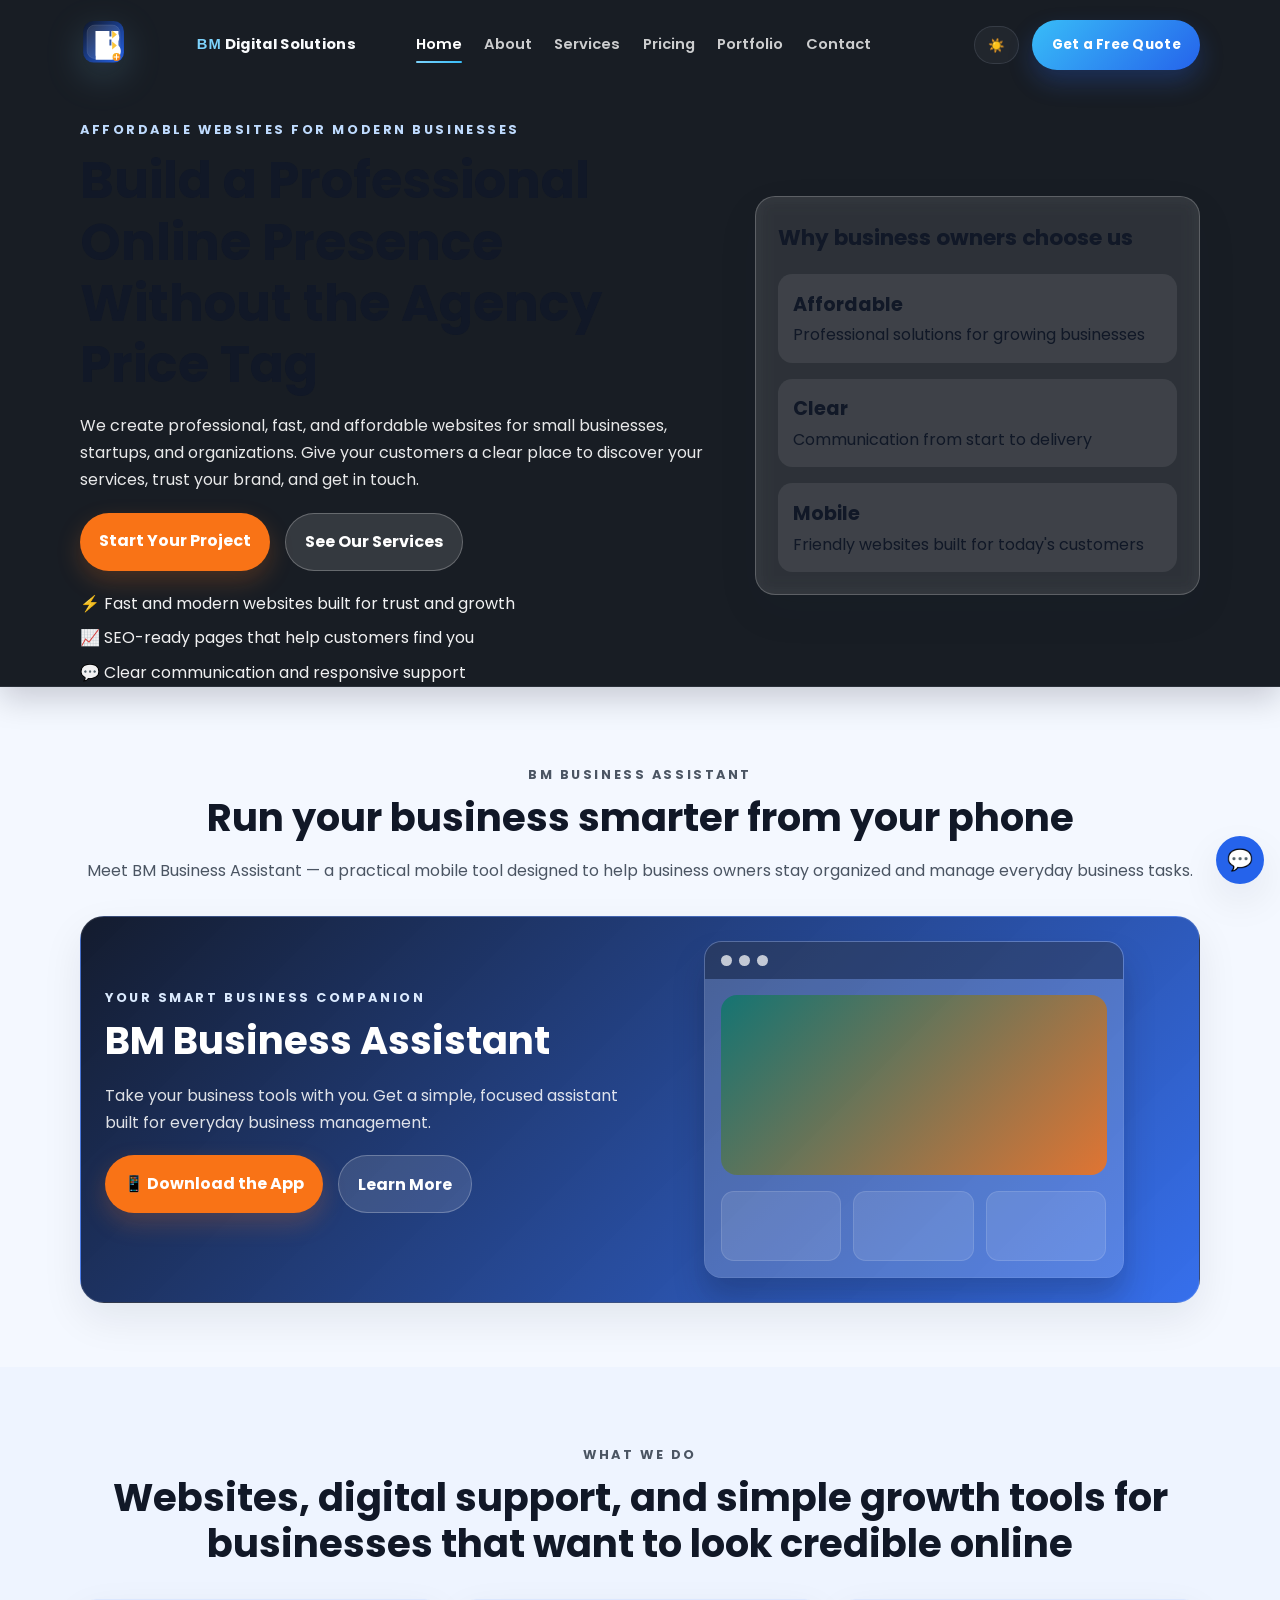
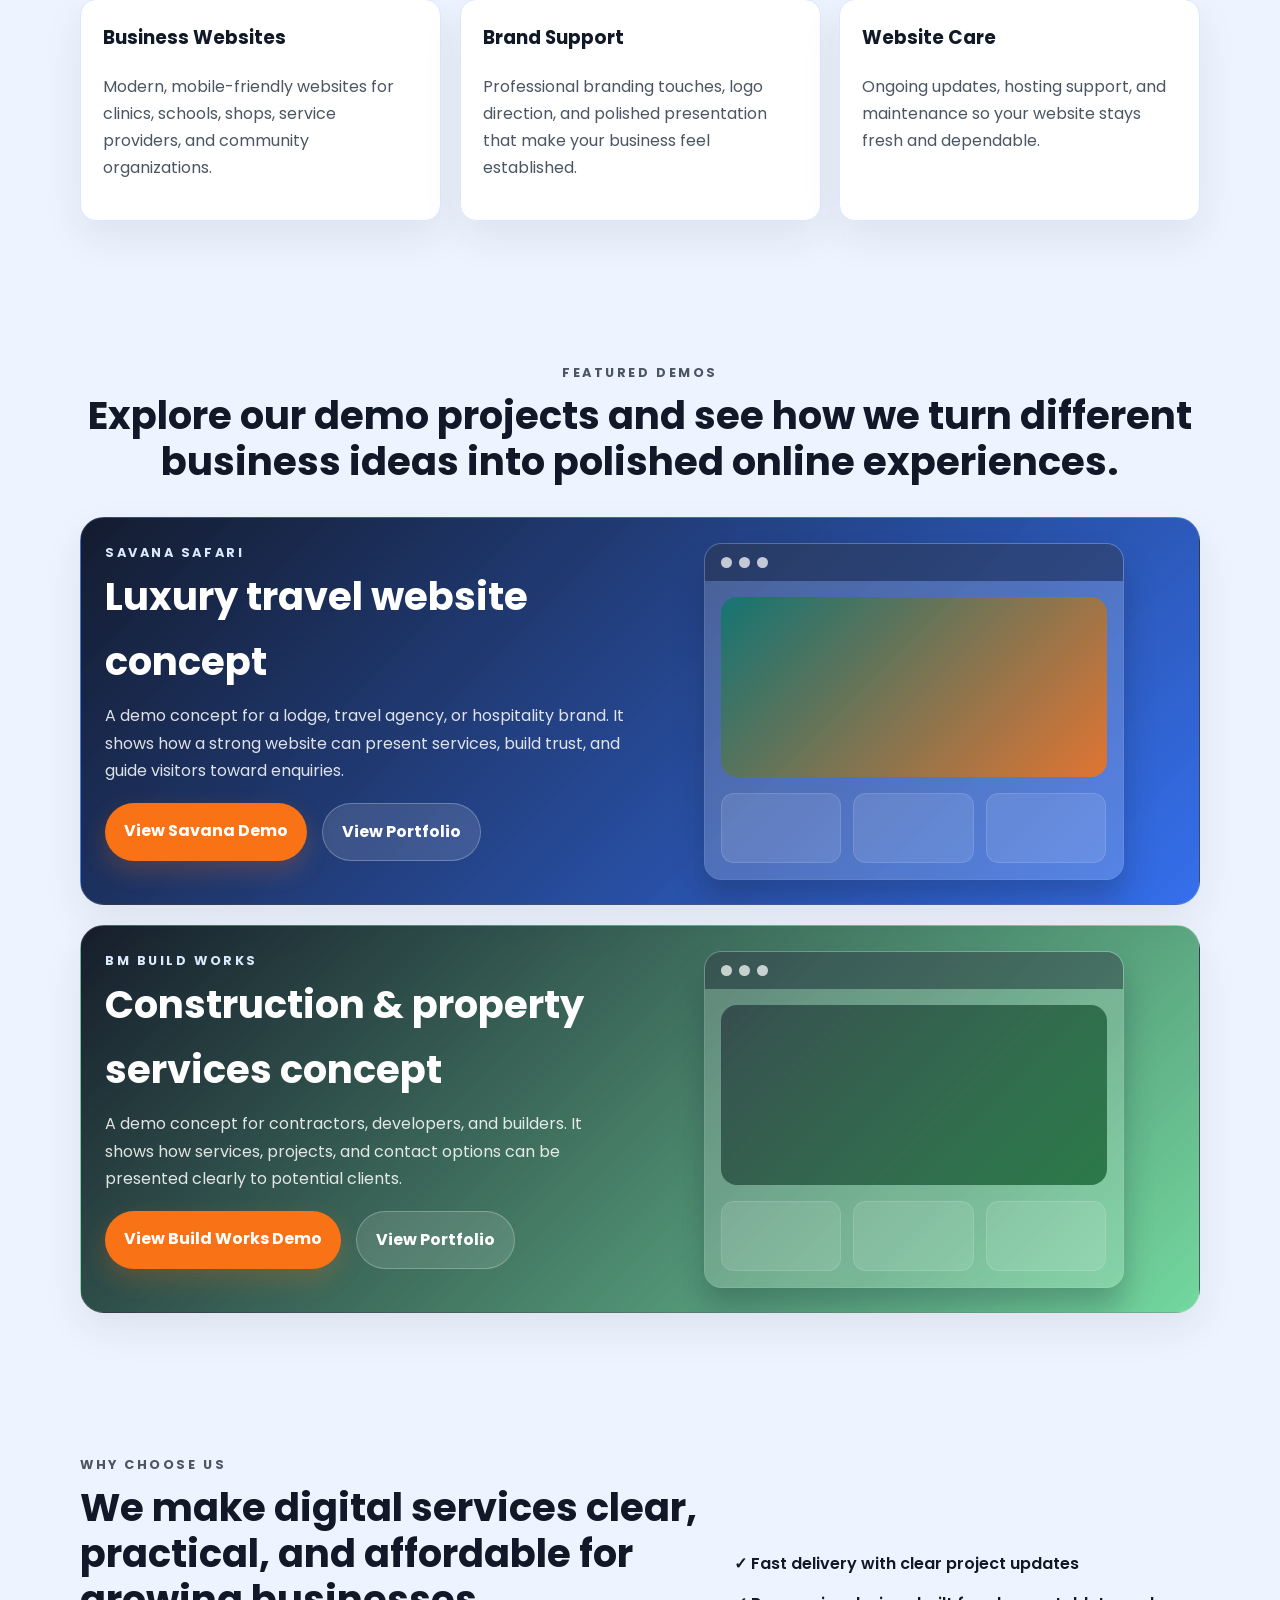
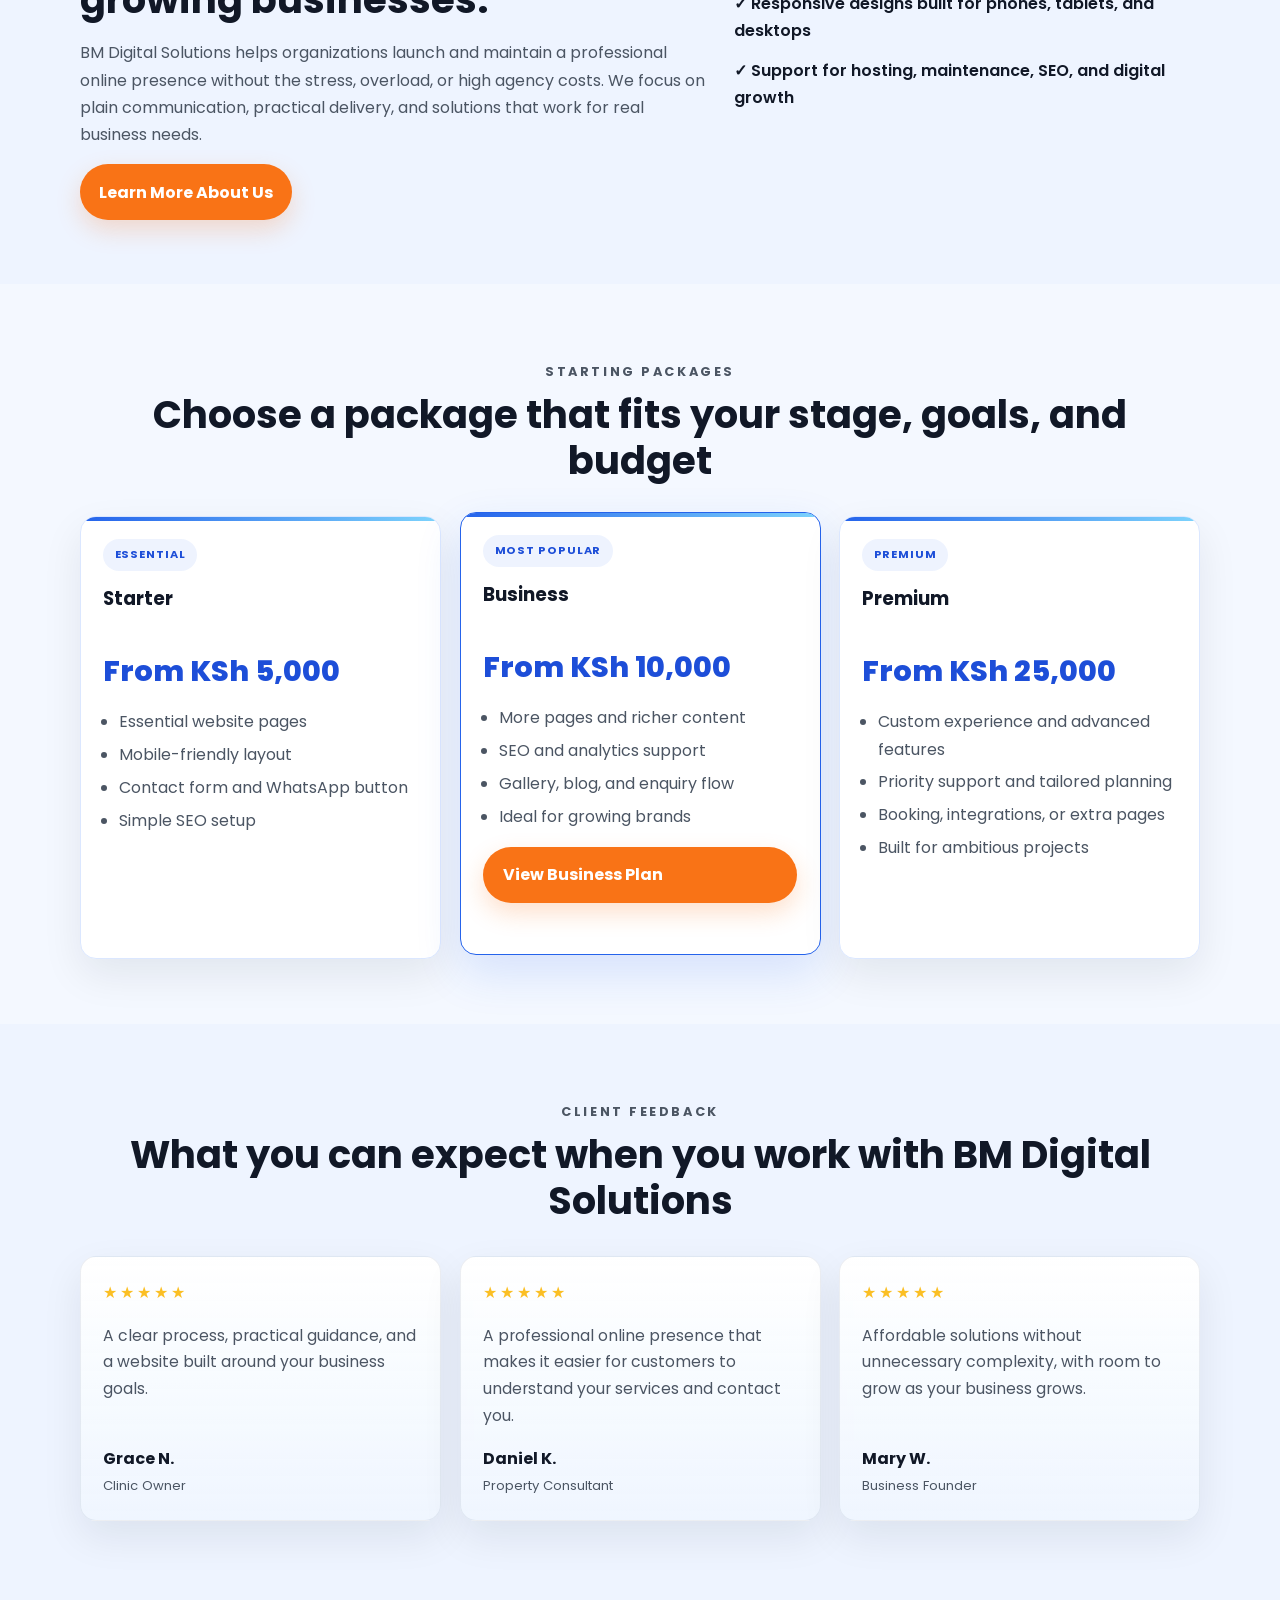
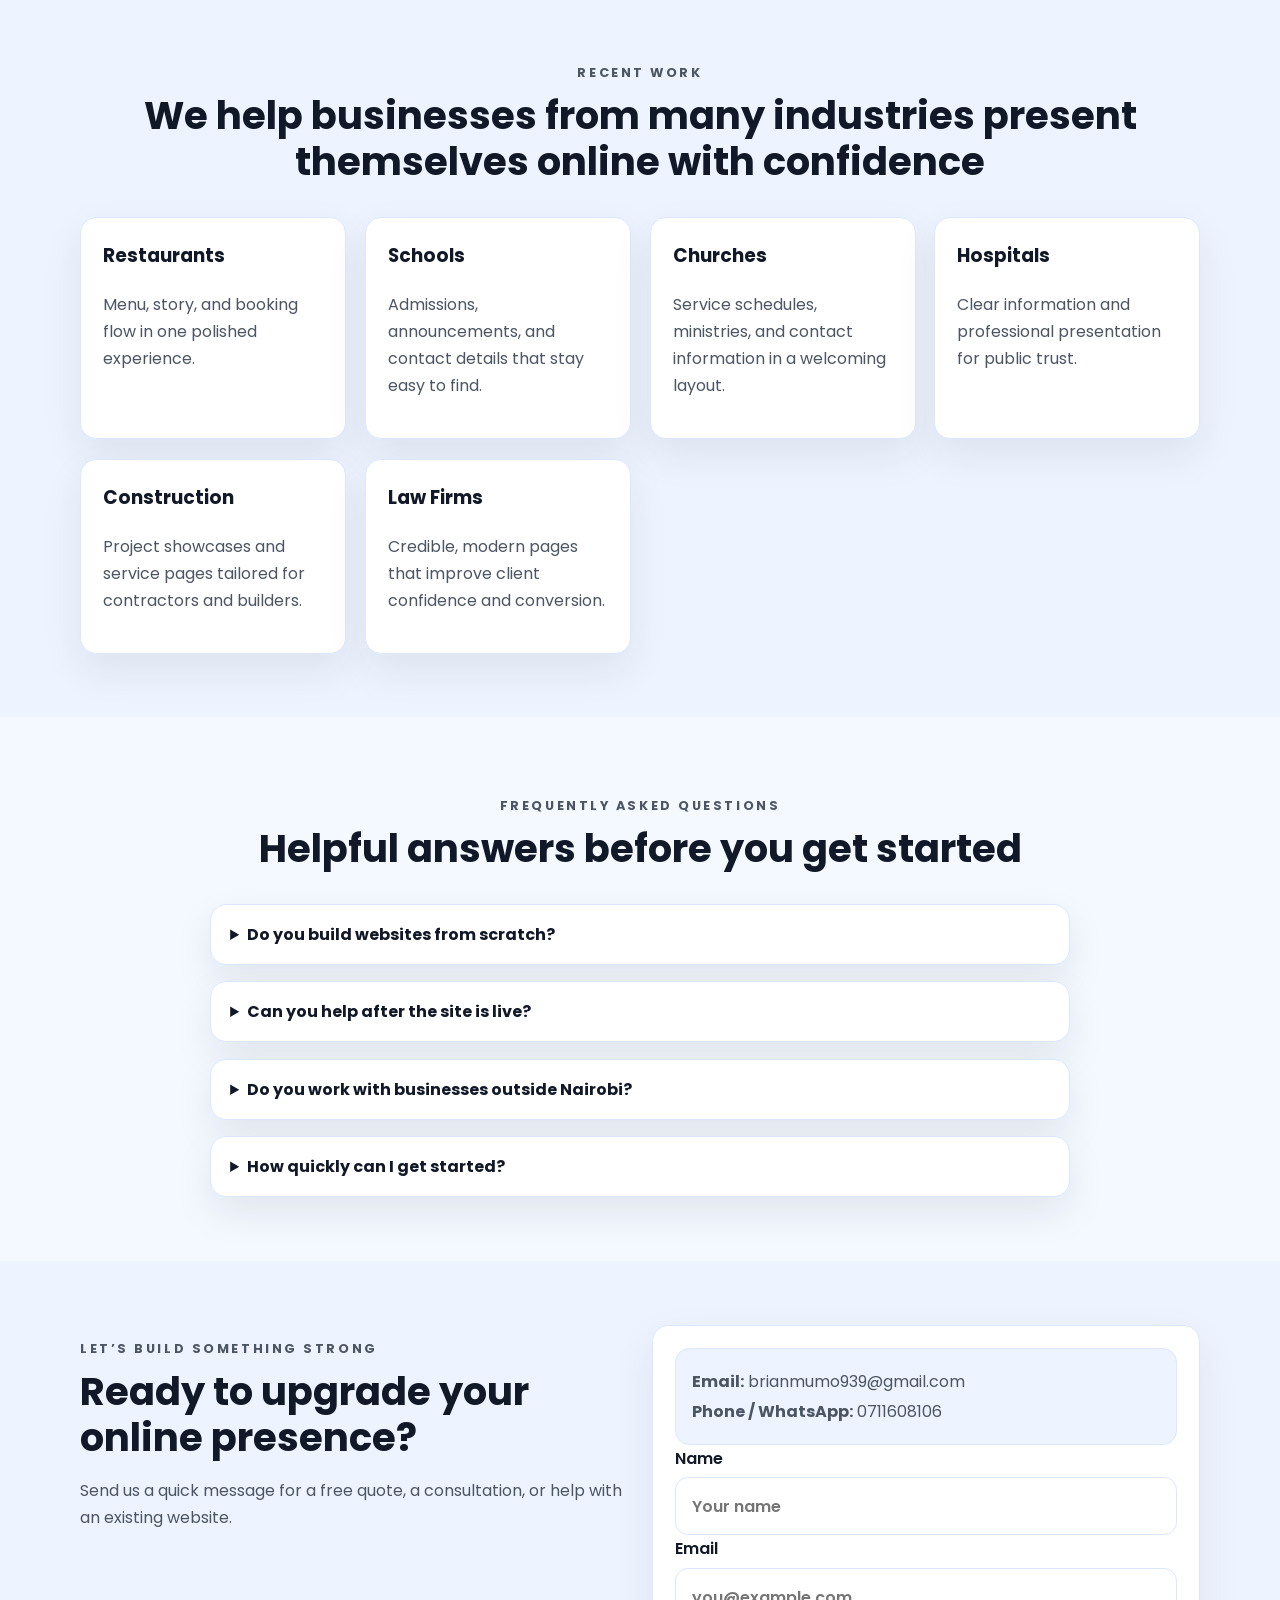
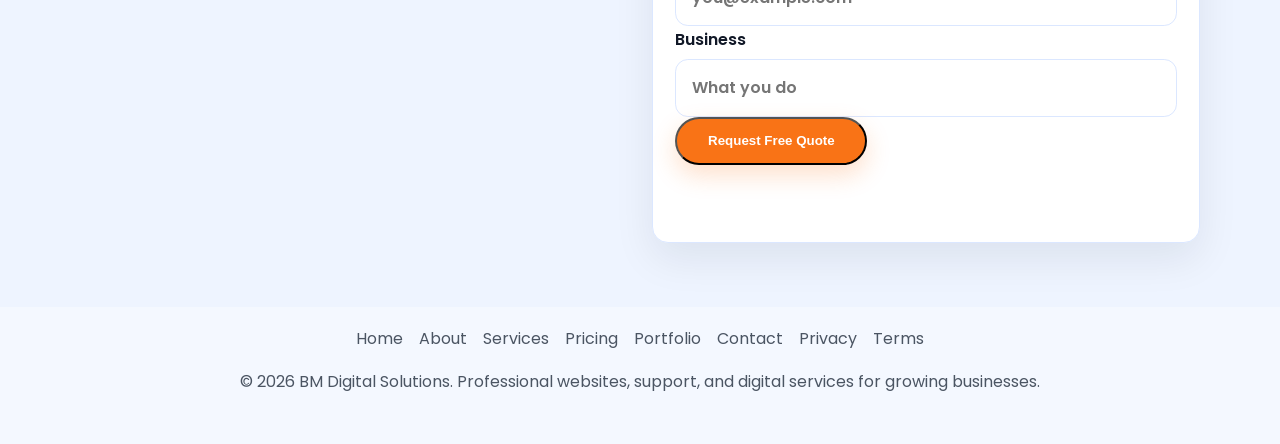
==== commit 3218931b: "Add BM Business Assistant featured section to homepage" ====
--- a/index.html
+++ b/index.html
@@ -115,6 +115,40 @@
       <section class="section">
         <div class="container">
           <div class="section-heading">
+            <p class="eyebrow">BM Business Assistant</p>
+            <h2>Run your business smarter from your phone</h2>
+            <p>Meet BM Business Assistant — a practical mobile tool designed to help business owners stay organized and manage everyday business tasks.</p>
+          </div>
+          <div class="showcase-banner">
+            <div class="showcase-copy">
+              <p class="eyebrow">Your smart business companion</p>
+              <h3>BM Business Assistant</h3>
+              <p>Take your business tools with you. Get a simple, focused assistant built for everyday business management.</p>
+              <div class="hero-actions">
+                <a class="btn btn-primary" href="https://github.com/femoh-cpu/BM-Digital-solutions/releases/download/v1.0.0/application-6575e8eb-55db-4ecf-9e5a-1608bd28be9e.apk" target="_blank" rel="noopener">📱 Download the App</a>
+                <a class="btn btn-secondary" href="services.html">Learn More</a>
+              </div>
+            </div>
+            <div class="showcase-preview" aria-hidden="true">
+              <div class="mini-browser-panel">
+                <div class="mini-browser-toolbar"><span></span><span></span><span></span></div>
+                <div class="mini-browser-body">
+                  <div class="mini-banner"></div>
+                  <div class="mini-cards">
+                    <span></span>
+                    <span></span>
+                    <span></span>
+                  </div>
+                </div>
+              </div>
+            </div>
+          </div>
+        </div>
+      </section>
+
+      <section class="section section-alt">
+        <div class="container">
+          <div class="section-heading">
             <p class="eyebrow">What we do</p>
             <h2>Websites, digital support, and simple growth tools for businesses that want to look credible online</h2>
           </div>
@@ -399,4 +433,4 @@
 
     <script src="script.js"></script>
   </body>
-</html>
+</html>
--- a/styles.css
+++ b/styles.css
@@ -23,9 +23,7 @@
   --shadow: 0 18px 40px rgba(2, 6, 23, 0.35);
 }
 
-* {
-  box-sizing: border-box;
-}
+* { box-sizing: border-box; }
 
 html {
   scroll-behavior: smooth;
@@ -42,1618 +40,56 @@
   line-height: 1.7;
   transition: background 0.3s ease, color 0.3s ease;
   -webkit-overflow-scrolling: touch;
-  overscroll-behavior-y: contain;
+  overflow-x: hidden;
+  overflow-y: auto;
 }
 
-section[id],
-*[id] {
-  scroll-margin-top: 110px;
-}
+section[id], *[id] { scroll-margin-top: 110px; }
+a { color: inherit; text-decoration: none; }
+img { max-width: 100%; display: block; }
+.container { width: min(1120px, calc(100% - 2rem)); margin: 0 auto; }
 
-a {
-  color: inherit;
-  text-decoration: none;
-}
+.site-header { position: sticky; top: 0; z-index: 1000; background: rgba(10,15,23,.94); border-bottom: 1px solid rgba(148,163,184,.14); box-shadow: 0 12px 30px rgba(2,6,23,.18); backdrop-filter: blur(14px); -webkit-backdrop-filter: blur(14px); transition: background .25s ease, box-shadow .25s ease, border-color .25s ease; }
+.site-header.sticky { box-shadow: 0 16px 34px rgba(2,6,23,.24); border-bottom-color: rgba(125,211,252,.2); }
+.nav-bar { display:flex; justify-content:space-between; align-items:center; gap:1rem; min-height:90px; padding:.8rem 0; position:relative; transition:min-height .25s ease,padding .25s ease; }
+.site-header.sticky .nav-bar { min-height:72px; padding:.45rem 0; }
+.site-header.sticky .brand-logo { width:clamp(4.5rem,5vw,6.5rem); }
+.brand { display:inline-flex; align-items:center; gap:.9rem; min-width:0; color:#fff; }
+.brand-text { display:inline-flex; align-items:center; gap:.18rem; font-weight:800; letter-spacing:.02em; line-height:1.05; white-space:nowrap; font-size:.92rem; }
+.brand-mark { font-weight:900; color:#7dd3fc; letter-spacing:.08em; text-transform:uppercase; }
+.brand-name { color:#f8fafc; font-weight:700; }
+.brand-logo { width:clamp(6rem,8vw,10rem); height:auto; display:block; flex-shrink:0; filter:drop-shadow(0 12px 18px rgba(125,211,252,.18)); }
+.nav-links { display:flex; align-items:center; justify-content:center; gap:1.4rem; flex-wrap:wrap; margin:0 auto; }
+.nav-links a { position:relative; color:rgba(255,255,255,.78); font-size:.92rem; font-weight:600; transition:color .2s ease; }
+.nav-links a::after { content:""; position:absolute; left:0; right:0; bottom:-.35rem; height:2px; background:linear-gradient(90deg,#7dd3fc,#38bdf8); transform:scaleX(0); transform-origin:center; transition:transform .2s ease; border-radius:999px; }
+.nav-links a:hover,.nav-links a:focus-visible,.nav-links a.active { color:#fff; }
+.nav-links a:hover::after,.nav-links a:focus-visible::after,.nav-links a.active::after { transform:scaleX(1); }
+.nav-controls { display:flex; align-items:center; gap:.85rem; margin-left:auto; }
+.header-cta { display:inline-flex; align-items:center; justify-content:center; padding:.82rem 1.2rem; border-radius:999px; background:linear-gradient(135deg,#38bdf8 0%,#2563eb 100%); color:#fff; font-size:.84rem; font-weight:700; letter-spacing:.02em; box-shadow:0 12px 24px rgba(37,99,235,.26); transition:transform .2s ease,box-shadow .2s ease; }
+.header-cta:hover,.header-cta:focus-visible { transform:translateY(-1px); box-shadow:0 16px 28px rgba(37,99,235,.32); }
+.theme-toggle { border:1px solid rgba(148,163,184,.18); background:rgba(255,255,255,.04); color:#fff; padding:.64rem .8rem; border-radius:999px; cursor:pointer; transition:background .2s ease,border-color .2s ease; }
+.theme-toggle:hover,.theme-toggle:focus-visible { background:rgba(125,211,252,.08); border-color:rgba(125,211,252,.25); }
+.mobile-nav-toggle { display:none; width:2.8rem; height:2.8rem; border:1px solid rgba(148,163,184,.2); border-radius:.8rem; background:rgba(255,255,255,.04); color:#fff; cursor:pointer; position:relative; }
+.mobile-nav-toggle span,.mobile-nav-toggle::before,.mobile-nav-toggle::after { content:""; position:absolute; left:.72rem; right:.72rem; height:2px; border-radius:2px; background:#fff; transition:transform .2s ease,opacity .2s ease; }
+.mobile-nav-toggle span{top:1.32rem}.mobile-nav-toggle::before{top:.9rem}.mobile-nav-toggle::after{bottom:.9rem}
+.mobile-nav-toggle[aria-expanded="true"] span{opacity:0}.mobile-nav-toggle[aria-expanded="true"]::before{transform:translateY(6px) rotate(45deg)}.mobile-nav-toggle[aria-expanded="true"]::after{transform:translateY(-6px) rotate(-45deg)}
 
-img {
-  max-width: 100%;
-  display: block;
-}
+@media(max-width:980px){.nav-bar{flex-wrap:wrap;padding:.75rem 0}.nav-links{order:3;width:100%;display:none;flex-direction:column;align-items:flex-start;gap:.9rem;background:rgba(15,23,42,.96);border:1px solid rgba(148,163,184,.12);border-radius:1rem;padding:1rem;margin-top:.5rem;box-shadow:0 12px 26px rgba(2,6,23,.25)}.nav-links.open{display:flex}.mobile-nav-toggle{display:inline-block}.nav-controls{margin-left:0;margin-right:0}}
+@media(max-width:640px){.brand-text{font-size:.72rem;white-space:normal;max-width:7rem}.header-cta{display:none}}
 
-.container {
-  width: min(1120px, calc(100% - 2rem));
-  margin: 0 auto;
-}
+.hero{display:grid;gap:2rem;grid-template-columns:1.3fr .9fr;align-items:center;padding-top:1rem}.eyebrow{text-transform:uppercase;letter-spacing:.2em;font-size:.8rem;font-weight:700;color:#bfdbfe;margin-bottom:.6rem}.hero h1,.page-hero h1,.section-heading h2,.split-section h2,.contact-wrap h2{margin:0 0 .6rem;line-height:1.2}.hero h1{font-size:clamp(2.2rem,4vw,3.4rem)}.hero-text{color:rgba(255,255,255,.9);max-width:650px}.hero-actions{display:flex;flex-wrap:wrap;gap:.9rem;margin:1.2rem 0}.btn{display:inline-block;padding:.9rem 1.2rem;border-radius:999px;font-weight:700;transition:transform .2s ease,box-shadow .2s ease}.btn:hover{transform:translateY(-2px)}.btn-primary{background:var(--accent);color:#fff;box-shadow:0 10px 25px rgba(249,115,22,.22)}.btn-secondary{background:rgba(255,255,255,.12);color:#fff;border:1px solid rgba(255,255,255,.25)}.hero-list{list-style:none;padding:0;margin:1rem 0 0;display:grid;gap:.45rem;color:rgba(255,255,255,.94)}.hero-card{background:rgba(255,255,255,.15);border:1px solid rgba(255,255,255,.2);backdrop-filter:blur(8px);border-radius:1.25rem;padding:1.4rem;box-shadow:var(--shadow)}.hero-card h2{margin-top:0;font-size:1.35rem}.stat-grid{display:grid;gap:1rem}.stat-grid div{background:rgba(255,255,255,.08);border-radius:.9rem;padding:.9rem}.stat-grid strong{display:block;font-size:1.2rem}
+.page-hero{padding:2rem 0 1rem}.page-hero h1{font-size:clamp(2rem,3.5vw,2.7rem)}.section{padding:4rem 0}.section-alt{background:var(--surface-alt)}.section-heading{text-align:center;margin-bottom:2rem}.section-heading h2,.split-section h2,.contact-wrap h2{font-size:clamp(1.7rem,3vw,2.4rem)}.section-heading p,.split-section p,.contact-wrap p,.info-card p,.testimonial-card p,.pricing-card ul,.content-card p,.policy-card p,.policy-card li{color:var(--muted)}
+.card-grid,.testimonial-grid,.pricing-grid,.service-grid{display:grid;gap:1.2rem;grid-template-columns:repeat(auto-fit,minmax(240px,1fr))}.info-card,.testimonial-card,.contact-form,.pricing-card,.content-card,.policy-card,.contact-card{background:var(--surface);border:1px solid var(--border);border-radius:1rem;padding:1.4rem;box-shadow:var(--shadow)}.info-card h3,.testimonial-card strong,.pricing-card h3,.content-card h3{margin-top:0}.testimonial-grid{display:grid;gap:1.2rem;grid-template-columns:repeat(auto-fit,minmax(240px,1fr))}.testimonial-card{display:flex;flex-direction:column;gap:1rem;background:linear-gradient(180deg,rgba(255,255,255,.96),rgba(239,246,255,.9));border:1px solid rgba(148,163,184,.18)}.testimonial-stars{color:#fbbf24;letter-spacing:.18em;font-size:1rem}.testimonial-card p{margin:0;font-size:.98rem;line-height:1.7}.client-meta{display:flex;flex-direction:column;gap:.18rem;margin-top:auto}.client-meta span{color:var(--muted);font-size:.82rem}.pricing-card{display:flex;flex-direction:column;gap:.8rem;position:relative;overflow:hidden}.pricing-card::before{content:"";position:absolute;inset:0 auto auto 0;width:100%;height:4px;background:linear-gradient(90deg,var(--primary),#7dd3fc)}.pricing-card.featured{border:1px solid var(--primary);box-shadow:0 18px 45px rgba(37,99,235,.15);transform:translateY(-4px)}.package-tag{display:inline-flex;align-self:flex-start;padding:.38rem .7rem;border-radius:999px;background:rgba(37,99,235,.08);color:var(--primary-dark);font-size:.7rem;font-weight:700;letter-spacing:.08em;text-transform:uppercase}.price{font-size:1.8rem;font-weight:800;color:var(--primary-dark);margin:0}.pricing-card ul,.policy-card ul{padding-left:1rem;margin:0 0 .25rem}.pricing-card li+li,.policy-card li+li{margin-top:.35rem}
+.split-section{display:grid;gap:1.5rem;grid-template-columns:1.15fr .85fr;align-items:center}.check-list{display:grid;gap:.8rem;font-weight:600}.contact-wrap{display:grid;gap:1.5rem;grid-template-columns:1fr 1fr;align-items:start}.contact-form{max-width:100%}.contact-form button[type="submit"]{width:fit-content;min-width:12rem}.contact-detail-box{padding:.95rem 1rem;border-radius:.9rem;background:var(--surface-alt);border:1px solid var(--border)}.contact-detail-box p{margin:.2rem 0}.contact-map{margin-top:1rem;border-radius:1rem;overflow:hidden;border:1px solid var(--border)}.contact-map iframe{width:100%;min-height:240px;border:0}label{display:grid;gap:.35rem;font-weight:600}input,textarea{border:1px solid var(--border);border-radius:.8rem;padding:.9rem 1rem;font:inherit;background:var(--surface);color:var(--text);transition:border-color .2s ease,box-shadow .2s ease}input:focus,textarea:focus{outline:none;border-color:var(--primary);box-shadow:0 0 0 4px rgba(37,99,235,.12)}textarea{min-height:140px;resize:vertical}.form-message{min-height:1.4rem;color:var(--primary-dark);font-weight:600;transition:color .2s ease}.form-message.error{color:#ef4444}.form-message.success{color:#16a34a}
+.faq-list{display:grid;gap:1rem;max-width:860px;margin:0 auto}.faq-item{background:var(--surface);border:1px solid var(--border);border-radius:1rem;padding:1rem 1.2rem;box-shadow:var(--shadow)}.faq-item summary{cursor:pointer;font-weight:700;color:var(--text)}.faq-item p{margin:.7rem 0 0;color:var(--muted)}.portfolio-cta{margin-top:1rem;display:flex;justify-content:center;gap:.9rem;flex-wrap:wrap}
+.showcase-banner{display:grid;grid-template-columns:1fr 1fr;gap:1.5rem;align-items:center;background:linear-gradient(135deg,rgba(15,23,42,.98),rgba(37,99,235,.92));border:1px solid rgba(255,255,255,.12);border-radius:1.5rem;padding:1.5rem;box-shadow:var(--shadow);overflow:hidden}.showcase-banner-large{min-height:350px}.showcase-copy{color:#fff}.showcase-copy .eyebrow{color:#dbeafe}.showcase-copy h3{margin:0 0 .5rem;font-size:clamp(1.7rem,3vw,2.4rem)}.showcase-copy p{color:rgba(255,255,255,.86);margin:0}.showcase-copy .hero-actions{margin-top:1.2rem}.showcase-preview{display:grid;place-items:center}.mini-browser-panel{width:min(100%,420px);background:rgba(255,255,255,.1);border:1px solid rgba(255,255,255,.15);border-radius:1.1rem;overflow:hidden;box-shadow:0 20px 30px rgba(15,23,42,.25)}.mini-browser-toolbar{display:flex;gap:.45rem;padding:.8rem 1rem;background:rgba(15,23,42,.4)}.mini-browser-toolbar span{display:inline-block;width:.7rem;height:.7rem;border-radius:50%;background:rgba(255,255,255,.72)}.mini-browser-body{padding:1rem;background:rgba(255,255,255,.08)}.mini-banner{height:180px;border-radius:1rem;background:linear-gradient(135deg,rgba(15,118,110,.9),rgba(249,115,22,.85)),url('https://images.unsplash.com/photo-1501785888041-af3ef285b470?auto=format&fit=crop&w=900&q=80') center/cover no-repeat;margin-bottom:1rem}.mini-banner-alt{background:linear-gradient(135deg,rgba(17,24,39,.5),rgba(6,95,70,.75)),url('https://images.unsplash.com/photo-1549388604-817d15aa0110?auto=format&fit=crop&w=900&q=80') center/cover no-repeat}.mini-banner-buildworks{background:linear-gradient(135deg,rgba(17,24,39,.55),rgba(22,101,52,.8)),url('https://images.unsplash.com/photo-1504307651254-35680f356dfd?auto=format&fit=crop&w=900&q=80') center/cover no-repeat}.showcase-banner-alt{margin-top:1.2rem;background:linear-gradient(135deg,rgba(17,24,39,.98),rgba(34,197,94,.6))}.showcase-banner-estate{margin-top:1.2rem;background:linear-gradient(135deg,rgba(30,41,59,.98),rgba(14,116,144,.7))}.mini-cards{display:grid;grid-template-columns:repeat(3,minmax(0,1fr));gap:.75rem}.mini-cards span{display:block;height:70px;border-radius:.8rem;background:rgba(255,255,255,.1);border:1px solid rgba(255,255,255,.12)}
+.savana-header{background:linear-gradient(135deg,#102d21 0%,#0e8f73 40%,#1f2937 100%)}.demo-hero{display:grid;gap:2rem;grid-template-columns:1.1fr .9fr;align-items:center;padding-top:1rem}.feature-list{list-style:none;padding:0;margin:1.4rem 0 0;display:grid;gap:.6rem;color:rgba(255,255,255,.92)}.browser-window{background:rgba(255,255,255,.12);border:1px solid rgba(255,255,255,.2);border-radius:1.2rem;overflow:hidden;box-shadow:0 22px 40px rgba(2,6,23,.28);backdrop-filter:blur(8px)}.browser-bar{display:flex;gap:.45rem;padding:.8rem 1rem;background:rgba(15,23,42,.35)}.browser-bar span{width:.8rem;height:.8rem;border-radius:50%;background:rgba(255,255,255,.7);display:inline-block}.browser-content{padding:1.1rem;background:rgba(255,255,255,.06)}.browser-hero{padding:1.1rem;border-radius:1rem;margin-bottom:1rem;background:linear-gradient(135deg,rgba(15,118,110,.82),rgba(2,6,23,.28)),url('https://images.unsplash.com/photo-1547036967-23d11aacaee0?auto=format&fit=crop&w=1200&q=80') center/cover no-repeat;color:#fff}.browser-badge{display:inline-block;background:rgba(255,255,255,.18);border:1px solid rgba(255,255,255,.2);border-radius:999px;padding:.35rem .7rem;font-size:.75rem;text-transform:uppercase;letter-spacing:.08em}.browser-hero h2{margin:.7rem 0 .4rem;font-size:clamp(1.5rem,2vw,2.2rem)}.browser-hero p{margin:0;color:rgba(255,255,255,.85)}.browser-actions{display:flex;flex-wrap:wrap;gap:.6rem;margin-top:1rem}.browser-actions span{display:inline-block;background:rgba(255,255,255,.14);border:1px solid rgba(255,255,255,.15);border-radius:999px;padding:.45rem .8rem;font-size:.75rem}.browser-grid{display:grid;grid-template-columns:repeat(3,minmax(0,1fr));gap:.7rem}.mini-card{padding:.8rem;border-radius:.8rem;background:rgba(255,255,255,.08);border:1px solid rgba(255,255,255,.12);color:#fff}.mini-card strong{display:block;font-size:1.1rem;margin-bottom:.2rem}.mini-card span{color:rgba(255,255,255,.75);font-size:.78rem}.savana-visual{position:relative;min-height:350px}.image-panel{position:absolute;border-radius:1.2rem;border:1px solid var(--border);box-shadow:var(--shadow)}.image-panel-large{inset:0 4rem 2rem 0;background:linear-gradient(135deg,rgba(2,6,23,.2),rgba(6,95,70,.15)),url('https://images.unsplash.com/photo-1500530855697-b586d89ba3ee?auto=format&fit=crop&w=1200&q=80') center/cover no-repeat}.image-panel-small{inset:140px 0 0 40%;background:linear-gradient(135deg,rgba(249,115,22,.2),rgba(15,23,42,.15)),url('https://images.unsplash.com/photo-1521295121783-8a321d551ad2?auto=format&fit=crop&w=900&q=80') center/cover no-repeat}.savana-stats{grid-template-columns:repeat(4,minmax(180px,1fr))}.stat-item{background:var(--surface);border:1px solid var(--border);border-radius:1rem;padding:1.3rem;box-shadow:var(--shadow);text-align:center}.stat-item strong{display:block;font-size:1.7rem;color:var(--primary-dark)}.stat-item span{color:var(--muted)}
+.savana-packages .pricing-card{min-height:100%}.demo-tiles{display:grid;gap:1rem;grid-template-columns:repeat(4,minmax(0,1fr))}.demo-tile{min-height:170px;border-radius:1.1rem;border:1px solid var(--border);box-shadow:var(--shadow);display:flex;align-items:end;padding:1rem;font-weight:700;color:#fff;background-size:cover;background-position:center}.tile-one{background:linear-gradient(135deg,rgba(15,23,42,.38),rgba(7,89,133,.4)),url('https://images.unsplash.com/photo-1501785888041-af3ef285b470?auto=format&fit=crop&w=900&q=80') center/cover no-repeat}.tile-two{background:linear-gradient(135deg,rgba(15,23,42,.38),rgba(6,95,70,.45)),url('https://images.unsplash.com/photo-1535941339077-2dd1c7963098?auto=format&fit=crop&w=900&q=80') center/cover no-repeat}.tile-three{background:linear-gradient(135deg,rgba(15,23,42,.38),rgba(249,115,22,.45)),url('https://images.unsplash.com/photo-1527631746610-bca00a040d60?auto=format&fit=crop&w=900&q=80') center/cover no-repeat}.tile-four{background:linear-gradient(135deg,rgba(15,23,42,.42),rgba(30,64,175,.45)),url('https://images.unsplash.com/photo-1507525428034-b723cf961d3e?auto=format&fit=crop&w=900&q=80') center/cover no-repeat}.gallery-grid{display:grid;gap:1rem;grid-template-columns:repeat(4,minmax(0,1fr))}.gallery-card{position:relative;min-height:250px;border-radius:1.1rem;overflow:hidden;border:1px solid var(--border);box-shadow:var(--shadow);background-size:cover;background-position:center}.gallery-one{background:linear-gradient(135deg,rgba(15,23,42,.2),rgba(15,23,42,.45)),url('https://images.unsplash.com/photo-1547036967-23d11aacaee0?auto=format&fit=crop&w=900&q=80') center/cover no-repeat}.gallery-two{background:linear-gradient(135deg,rgba(15,23,42,.2),rgba(15,23,42,.45)),url('https://images.unsplash.com/photo-1472396961693-142e6e269027?auto=format&fit=crop&w=900&q=80') center/cover no-repeat}.gallery-three{background:linear-gradient(135deg,rgba(15,23,42,.2),rgba(15,23,42,.45)),url('https://images.unsplash.com/photo-1500530855697-b586d89ba3ee?auto=format&fit=crop&w=900&q=80') center/cover no-repeat}.gallery-four{background:linear-gradient(135deg,rgba(15,23,42,.2),rgba(15,23,42,.45)),url('https://images.unsplash.com/photo-1521295121783-8a321d551ad2?auto=format&fit=crop&w=900&q=80') center/cover no-repeat}.gallery-overlay{position:absolute;inset:auto 0 0 0;padding:1rem;background:linear-gradient(180deg,transparent,rgba(15,23,42,.72))}.gallery-overlay span{color:#fff;font-weight:700;font-size:1.05rem}
+.timeline{display:grid;gap:1rem;grid-template-columns:repeat(3,minmax(0,1fr))}.timeline-item{background:var(--surface);border:1px solid var(--border);border-radius:1rem;padding:1.4rem;box-shadow:var(--shadow)}.timeline-day{display:inline-block;margin-bottom:.6rem;color:var(--primary-dark);font-weight:800;letter-spacing:.08em;text-transform:uppercase;font-size:.72rem}.timeline-item h3{margin:0 0 .6rem}.timeline-item p{margin:0;color:var(--muted)}.booking-wrap{display:grid;gap:1.5rem;grid-template-columns:1fr 1.1fr;align-items:center}.booking-form{background:var(--surface);border:1px solid var(--border);border-radius:1rem;padding:1.2rem;box-shadow:var(--shadow);display:grid;gap:1rem}.booking-form label{display:grid;gap:.4rem;font-weight:600}.booking-form select{border:1px solid var(--border);border-radius:.8rem;padding:.9rem 1rem;font:inherit;background:var(--surface);color:var(--text)}
+.buildworks-header{background:linear-gradient(135deg,#1f2937 0%,#3b5b5c 35%,#101827 100%)}.buildworks-hero{display:grid;gap:2rem;grid-template-columns:1.1fr .9fr;align-items:center;padding-top:1rem}.buildworks-window{background:rgba(255,255,255,.12);border:1px solid rgba(255,255,255,.18);border-radius:1.2rem;overflow:hidden;box-shadow:0 18px 40px rgba(2,6,23,.25)}.buildworks-window-bar{display:flex;gap:.45rem;padding:.8rem 1rem;background:rgba(15,23,42,.38)}.buildworks-window-bar span{display:inline-block;width:.8rem;height:.8rem;border-radius:50%;background:rgba(255,255,255,.72)}.buildworks-window-body{padding:1rem;background:rgba(255,255,255,.07)}.buildworks-card-hero{padding:1.2rem;border-radius:1rem;background:linear-gradient(135deg,rgba(22,101,52,.78),rgba(15,23,42,.4)),url('https://images.unsplash.com/photo-1504307651254-35680f356dfd?auto=format&fit=crop&w=1200&q=80') center/cover no-repeat;color:#fff}.buildworks-badge{display:inline-block;background:rgba(255,255,255,.15);border:1px solid rgba(255,255,255,.2);border-radius:999px;padding:.35rem .8rem;font-size:.72rem;text-transform:uppercase;letter-spacing:.08em}.buildworks-card-hero h2{margin:.75rem 0 .4rem;font-size:clamp(1.6rem,2vw,2.2rem)}.buildworks-card-hero p{margin:0;color:rgba(255,255,255,.85)}.buildworks-metrics{display:grid;grid-template-columns:repeat(3,minmax(0,1fr));gap:.75rem;margin-top:1rem}.buildworks-metrics div{background:rgba(255,255,255,.08);border:1px solid rgba(255,255,255,.12);border-radius:.8rem;padding:.8rem;color:#fff}.buildworks-metrics strong{display:block;font-size:1.2rem}.buildworks-metrics span{color:rgba(255,255,255,.75);font-size:.75rem}.buildworks-stats{grid-template-columns:repeat(4,minmax(180px,1fr))}.buildworks-visual{position:relative;min-height:350px}.build-panel{position:absolute;border-radius:1.2rem;border:1px solid var(--border);box-shadow:var(--shadow)}.build-panel-large{inset:0 4rem 2rem 0;background:linear-gradient(135deg,rgba(15,23,42,.15),rgba(22,101,52,.15)),url('https://images.unsplash.com/photo-1504307651254-35680f356dfd?auto=format&fit=crop&w=1200&q=80') center/cover no-repeat}.build-panel-small{inset:150px 0 0 38%;background:linear-gradient(135deg,rgba(249,115,22,.2),rgba(15,23,42,.18)),url('https://images.unsplash.com/photo-1512917774080-9991f1c4c750?auto=format&fit=crop&w=900&q=80') center/cover no-repeat}
+.project-grid{display:grid;grid-template-columns:repeat(4,minmax(0,1fr));gap:1rem}.project-card{min-height:220px;border-radius:1.1rem;border:1px solid var(--border);box-shadow:var(--shadow);display:flex;align-items:end;padding:1rem;color:#fff;background-size:cover;background-position:center}.project-one{background:linear-gradient(135deg,rgba(15,23,42,.3),rgba(30,64,175,.4)),url('https://images.unsplash.com/photo-1489515217757-5fd1be406fef?auto=format&fit=crop&w=900&q=80') center/cover no-repeat}.project-two{background:linear-gradient(135deg,rgba(15,23,42,.3),rgba(22,101,52,.4)),url('https://images.unsplash.com/photo-1512917774080-9991f1c4c750?auto=format&fit=crop&w=900&q=80') center/cover no-repeat}.project-three{background:linear-gradient(135deg,rgba(15,23,42,.3),rgba(249,115,22,.4)),url('https://images.unsplash.com/photo-1523217582562-09d0def993a6?auto=format&fit=crop&w=900&q=80') center/cover no-repeat}.project-four{background:linear-gradient(135deg,rgba(15,23,42,.3),rgba(6,95,70,.4)),url('https://images.unsplash.com/photo-1504307651254-35680f356dfd?auto=format&fit=crop&w=900&q=80') center/cover no-repeat}.project-tag{position:relative;display:inline-block;background:rgba(255,255,255,.15);border:1px solid rgba(255,255,255,.18);border-radius:999px;padding:.35rem .65rem;font-size:.7rem;letter-spacing:.04em;text-transform:uppercase}.project-card h3{margin:.6rem 0 0;font-size:1.2rem}.project-estate-one{background:linear-gradient(135deg,rgba(15,23,42,.28),rgba(15,118,110,.45)),url('https://images.unsplash.com/photo-1494526585095-c41746248156?auto=format&fit=crop&w=900&q=80') center/cover no-repeat}.project-estate-two{background:linear-gradient(135deg,rgba(15,23,42,.25),rgba(8,145,178,.45)),url('https://images.unsplash.com/photo-1502672260266-1c1ef2d93688?auto=format&fit=crop&w=900&q=80') center/cover no-repeat}.project-estate-three{background:linear-gradient(135deg,rgba(15,23,42,.28),rgba(14,116,144,.4)),url('https://images.unsplash.com/photo-1512917774080-9991f1c4c750?auto=format&fit=crop&w=900&q=80') center/cover no-repeat}.project-estate-four{background:linear-gradient(135deg,rgba(15,23,42,.3),rgba(30,64,175,.4)),url('https://images.unsplash.com/photo-1484154218962-a197022b5858?auto=format&fit=crop&w=900&q=80') center/cover no-repeat}
+.estate-header{background:linear-gradient(135deg,#0f172a 0%,#0f766e 38%,#1f2937 100%)}.estate-hero{display:grid;gap:2rem;grid-template-columns:1.1fr .9fr;align-items:center;padding-top:1rem}.estate-window{background:rgba(255,255,255,.12);border:1px solid rgba(255,255,255,.18);border-radius:1.2rem;overflow:hidden;box-shadow:0 18px 40px rgba(2,6,23,.25)}.estate-window-bar{display:flex;gap:.45rem;padding:.8rem 1rem;background:rgba(15,23,42,.38)}.estate-window-bar span{display:inline-block;width:.8rem;height:.8rem;border-radius:50%;background:rgba(255,255,255,.7)}.estate-window-body{padding:1rem;background:rgba(255,255,255,.07)}.estate-card-hero{padding:1.2rem;border-radius:1rem;background:linear-gradient(135deg,rgba(14,116,144,.75),rgba(15,23,42,.38)),url('https://images.unsplash.com/photo-1494526585095-c41746248156?auto=format&fit=crop&w=1200&q=80') center/cover no-repeat;color:#fff}.estate-badge{display:inline-block;background:rgba(255,255,255,.15);border:1px solid rgba(255,255,255,.2);border-radius:999px;padding:.35rem .8rem;font-size:.72rem;text-transform:uppercase;letter-spacing:.08em}.estate-card-hero h2{margin:.75rem 0 .4rem;font-size:clamp(1.6rem,2vw,2.2rem)}.estate-card-hero p{margin:0;color:rgba(255,255,255,.85)}.estate-mini-grid{display:grid;grid-template-columns:repeat(3,minmax(0,1fr));gap:.75rem;margin-top:1rem}.estate-mini-grid div{background:rgba(255,255,255,.08);border:1px solid rgba(255,255,255,.12);border-radius:.8rem;padding:.8rem;color:#fff}.estate-mini-grid strong{display:block;font-size:1.2rem}.estate-mini-grid span{color:rgba(255,255,255,.75);font-size:.75rem}.estate-stats{grid-template-columns:repeat(4,minmax(180px,1fr))}.estate-visual{position:relative;min-height:350px}.estate-panel{position:absolute;border-radius:1.2rem;border:1px solid var(--border);box-shadow:var(--shadow)}.estate-panel-large{inset:0 4rem 2rem 0;background:linear-gradient(135deg,rgba(15,23,42,.15),rgba(14,116,144,.12)),url('https://images.unsplash.com/photo-1494526585095-c41746248156?auto=format&fit=crop&w=1200&q=80') center/cover no-repeat}.estate-panel-small{inset:140px 0 0 40%;background:linear-gradient(135deg,rgba(15,118,110,.22),rgba(15,23,42,.18)),url('https://images.unsplash.com/photo-1502672260266-1c1ef2d93688?auto=format&fit=crop&w=900&q=80') center/cover no-repeat}.cta-panel{background:linear-gradient(135deg,rgba(37,99,235,.12),rgba(249,115,22,.12));border:1px solid var(--border);border-radius:1.3rem;padding:2rem;text-align:center;box-shadow:var(--shadow)}.cta-panel h2{margin:0 0 1rem;font-size:clamp(1.8rem,3vw,2.5rem)}
 
-.site-header {
-  position: sticky;
-  top: 0;
-  z-index: 1000;
-  background: rgba(10, 15, 23, 0.94);
-  border-bottom: 1px solid rgba(148, 163, 184, 0.14);
-  box-shadow: 0 12px 30px rgba(2, 6, 23, 0.18);
-  backdrop-filter: blur(14px);
-  -webkit-backdrop-filter: blur(14px);
-  transition: background 0.25s ease, box-shadow 0.25s ease, border-color 0.25s ease;
-}
-
-.site-header.sticky {
-  box-shadow: 0 16px 34px rgba(2, 6, 23, 0.24);
-  border-bottom-color: rgba(125, 211, 252, 0.2);
-}
-
-.nav-bar {
-  display: flex;
-  justify-content: space-between;
-  align-items: center;
-  gap: 1rem;
-  min-height: 90px;
-  padding: 0.8rem 0;
-  position: relative;
-  transition: min-height 0.25s ease, padding 0.25s ease;
-}
-
-.site-header.sticky .nav-bar {
-  min-height: 72px;
-  padding: 0.45rem 0;
-}
-
-.site-header.sticky .brand-logo {
-  width: clamp(4.5rem, 5vw, 6.5rem);
-}
-
-.brand {
-  display: inline-flex;
-  align-items: center;
-  gap: 0.9rem;
-  min-width: 0;
-  color: #ffffff;
-}
-
-.brand-text {
-  display: inline-flex;
-  align-items: center;
-  gap: 0.18rem;
-  font-weight: 800;
-  letter-spacing: 0.02em;
-  line-height: 1.05;
-  white-space: nowrap;
-  font-size: 0.92rem;
-}
-
-.brand-mark {
-  font-weight: 900;
-  color: #7dd3fc;
-  letter-spacing: 0.08em;
-  text-transform: uppercase;
-}
-
-.brand-name {
-  color: #f8fafc;
-  font-weight: 700;
-}
-
-.brand-logo {
-  width: clamp(6rem, 8vw, 10rem);
-  height: auto;
-  display: block;
-  flex-shrink: 0;
-  filter: drop-shadow(0 12px 18px rgba(125, 211, 252, 0.18));
-}
-
-.nav-links {
-  display: flex;
-  align-items: center;
-  justify-content: center;
-  gap: 1.4rem;
-  flex-wrap: wrap;
-  margin: 0 auto;
-}
-
-.nav-links a {
-  position: relative;
-  color: rgba(255, 255, 255, 0.78);
-  font-size: 0.92rem;
-  font-weight: 600;
-  transition: color 0.2s ease;
-}
-
-.nav-links a::after {
-  content: "";
-  position: absolute;
-  left: 0;
-  right: 0;
-  bottom: -0.35rem;
-  height: 2px;
-  background: linear-gradient(90deg, #7dd3fc, #38bdf8);
-  transform: scaleX(0);
-  transform-origin: center;
-  transition: transform 0.2s ease;
-  border-radius: 999px;
-}
-
-.nav-links a:hover,
-.nav-links a:focus-visible,
-.nav-links a.active {
-  color: #ffffff;
-}
-
-.nav-links a:hover::after,
-.nav-links a:focus-visible::after,
-.nav-links a.active::after {
-  transform: scaleX(1);
-}
-
-.nav-controls {
-  display: flex;
-  align-items: center;
-  gap: 0.85rem;
-  margin-left: auto;
-}
-
-.header-cta {
-  display: inline-flex;
-  align-items: center;
-  justify-content: center;
-  padding: 0.82rem 1.2rem;
-  border-radius: 999px;
-  background: linear-gradient(135deg, #38bdf8 0%, #2563eb 100%);
-  color: #ffffff;
-  font-size: 0.84rem;
-  font-weight: 700;
-  letter-spacing: 0.02em;
-  box-shadow: 0 12px 24px rgba(37, 99, 235, 0.26);
-  transition: transform 0.2s ease, box-shadow 0.2s ease;
-}
-
-.header-cta:hover,
-.header-cta:focus-visible {
-  transform: translateY(-1px);
-  box-shadow: 0 16px 28px rgba(37, 99, 235, 0.32);
-}
-
-.theme-toggle {
-  border: 1px solid rgba(148, 163, 184, 0.18);
-  background: rgba(255, 255, 255, 0.04);
-  color: #ffffff;
-  padding: 0.64rem 0.8rem;
-  border-radius: 999px;
-  cursor: pointer;
-  transition: background 0.2s ease, border-color 0.2s ease;
-}
-
-.theme-toggle:hover,
-.theme-toggle:focus-visible {
-  background: rgba(125, 211, 252, 0.08);
-  border-color: rgba(125, 211, 252, 0.25);
-}
-
-.mobile-nav-toggle {
-  display: none;
-  width: 2.8rem;
-  height: 2.8rem;
-  border: 1px solid rgba(148, 163, 184, 0.2);
-  border-radius: 0.8rem;
-  background: rgba(255, 255, 255, 0.04);
-  color: #ffffff;
-  cursor: pointer;
-  position: relative;
-}
-
-.mobile-nav-toggle span,
-.mobile-nav-toggle::before,
-.mobile-nav-toggle::after {
-  content: "";
-  position: absolute;
-  left: 0.72rem;
-  right: 0.72rem;
-  height: 2px;
-  border-radius: 2px;
-  background: #ffffff;
-  transition: transform 0.2s ease, opacity 0.2s ease;
-}
-
-.mobile-nav-toggle span { top: 1.32rem; }
-.mobile-nav-toggle::before { top: 0.9rem; }
-.mobile-nav-toggle::after { bottom: 0.9rem; }
-
-.mobile-nav-toggle[aria-expanded="true"] span { opacity: 0; }
-.mobile-nav-toggle[aria-expanded="true"]::before { transform: translateY(6px) rotate(45deg); }
-.mobile-nav-toggle[aria-expanded="true"]::after { transform: translateY(-6px) rotate(-45deg); }
-
-@media (max-width: 980px) {
-  .nav-bar {
-    flex-wrap: wrap;
-    padding: 0.75rem 0;
-  }
-
-  .nav-links {
-    order: 3;
-    width: 100%;
-    display: none;
-    flex-direction: column;
-    align-items: flex-start;
-    gap: 0.9rem;
-    background: rgba(15, 23, 42, 0.96);
-    border: 1px solid rgba(148, 163, 184, 0.12);
-    border-radius: 1rem;
-    padding: 1rem;
-    margin-top: 0.5rem;
-    box-shadow: 0 12px 26px rgba(2, 6, 23, 0.25);
-  }
-
-  .nav-links.open {
-    display: flex;
-  }
-
-  .mobile-nav-toggle {
-    display: inline-block;
-  }
-
-  .nav-controls {
-    margin-left: 0;
-    margin-right: 0;
-  }
-}
-
-@media (max-width: 640px) {
-  .brand-text {
-    font-size: 0.72rem;
-    white-space: normal;
-    max-width: 7rem;
-  }
-
-  .header-cta {
-    display: none;
-  }
-}
-
-.hero {
-  display: grid;
-  gap: 2rem;
-  grid-template-columns: 1.3fr 0.9fr;
-  align-items: center;
-  padding-top: 1rem;
-}
-
-.eyebrow {
-  text-transform: uppercase;
-  letter-spacing: 0.2em;
-  font-size: 0.8rem;
-  font-weight: 700;
-  color: #bfdbfe;
-  margin-bottom: 0.6rem;
-}
-
-.hero h1,
-.page-hero h1,
-.section-heading h2,
-.split-section h2,
-.contact-wrap h2 {
-  margin: 0 0 0.6rem;
-  line-height: 1.2;
-}
-
-.hero h1 {
-  font-size: clamp(2.2rem, 4vw, 3.4rem);
-}
-
-.hero-text {
-  color: rgba(255, 255, 255, 0.9);
-  max-width: 650px;
-}
-
-.hero-actions {
-  display: flex;
-  flex-wrap: wrap;
-  gap: 0.9rem;
-  margin: 1.2rem 0;
-}
-
-.btn {
-  display: inline-block;
-  padding: 0.9rem 1.2rem;
-  border-radius: 999px;
-  font-weight: 700;
-  transition: transform 0.2s ease, box-shadow 0.2s ease;
-}
-
-.btn:hover {
-  transform: translateY(-2px);
-}
-
-.btn-primary {
-  background: var(--accent);
-  color: white;
-  box-shadow: 0 10px 25px rgba(249, 115, 22, 0.22);
-}
-
-.btn-secondary {
-  background: rgba(255, 255, 255, 0.12);
-  color: white;
-  border: 1px solid rgba(255, 255, 255, 0.25);
-}
-
-.hero-list {
-  list-style: none;
-  padding: 0;
-  margin: 1rem 0 0;
-  display: grid;
-  gap: 0.45rem;
-  color: rgba(255, 255, 255, 0.94);
-}
-
-.hero-card {
-  background: rgba(255, 255, 255, 0.15);
-  border: 1px solid rgba(255, 255, 255, 0.2);
-  backdrop-filter: blur(8px);
-  border-radius: 1.25rem;
-  padding: 1.4rem;
-  box-shadow: var(--shadow);
-}
-
-.hero-card h2 {
-  margin-top: 0;
-  font-size: 1.35rem;
-}
-
-.stat-grid {
-  display: grid;
-  gap: 1rem;
-}
-
-.stat-grid div {
-  background: rgba(255, 255, 255, 0.08);
-  border-radius: 0.9rem;
-  padding: 0.9rem;
-}
-
-.stat-grid strong {
-  display: block;
-  font-size: 1.2rem;
-}
-
-.page-hero {
-  padding: 2rem 0 1rem;
-}
-
-.page-hero h1 {
-  font-size: clamp(2rem, 3.5vw, 2.7rem);
-}
-
-.section {
-  padding: 4rem 0;
-}
-
-.section-alt {
-  background: var(--surface-alt);
-}
-
-.section-heading {
-  text-align: center;
-  margin-bottom: 2rem;
-}
-
-.section-heading h2,
-.split-section h2,
-.contact-wrap h2 {
-  font-size: clamp(1.7rem, 3vw, 2.4rem);
-}
-
-.section-heading p,
-.split-section p,
-.contact-wrap p,
-.info-card p,
-.testimonial-card p,
-.pricing-card ul,
-.content-card p,
-.policy-card p,
-.policy-card li {
-  color: var(--muted);
-}
-
-.card-grid,
-.testimonial-grid,
-.pricing-grid,
-.service-grid {
-  display: grid;
-  gap: 1.2rem;
-  grid-template-columns: repeat(auto-fit, minmax(240px, 1fr));
-}
-
-.info-card,
-.testimonial-card,
-.contact-form,
-.pricing-card,
-.content-card,
-.policy-card,
-.contact-card {
-  background: var(--surface);
-  border: 1px solid var(--border);
-  border-radius: 1rem;
-  padding: 1.4rem;
-  box-shadow: var(--shadow);
-}
-
-.info-card h3,
-.testimonial-card strong,
-.pricing-card h3,
-.content-card h3 {
-  margin-top: 0;
-}
-
-.testimonial-grid {
-  display: grid;
-  gap: 1.2rem;
-  grid-template-columns: repeat(auto-fit, minmax(240px, 1fr));
-}
-
-.testimonial-card {
-  display: flex;
-  flex-direction: column;
-  gap: 1rem;
-  background: linear-gradient(180deg, rgba(255,255,255,0.96), rgba(239,246,255,0.9));
-  border: 1px solid rgba(148, 163, 184, 0.18);
-}
-
-.testimonial-stars {
-  color: #fbbf24;
-  letter-spacing: 0.18em;
-  font-size: 1rem;
-}
-
-.testimonial-card p {
-  margin: 0;
-  font-size: 0.98rem;
-  line-height: 1.7;
-}
-
-.client-meta {
-  display: flex;
-  flex-direction: column;
-  gap: 0.18rem;
-  margin-top: auto;
-}
-
-.client-meta span {
-  color: var(--muted);
-  font-size: 0.82rem;
-}
-
-.pricing-card {
-  display: flex;
-  flex-direction: column;
-  gap: 0.8rem;
-  position: relative;
-  overflow: hidden;
-}
-
-.pricing-card::before {
-  content: "";
-  position: absolute;
-  inset: 0 auto auto 0;
-  width: 100%;
-  height: 4px;
-  background: linear-gradient(90deg, var(--primary), #7dd3fc);
-}
-
-.pricing-card.featured {
-  border: 1px solid var(--primary);
-  box-shadow: 0 18px 45px rgba(37, 99, 235, 0.15);
-  transform: translateY(-4px);
-}
-
-.package-tag {
-  display: inline-flex;
-  align-self: flex-start;
-  padding: 0.38rem 0.7rem;
-  border-radius: 999px;
-  background: rgba(37, 99, 235, 0.08);
-  color: var(--primary-dark);
-  font-size: 0.7rem;
-  font-weight: 700;
-  letter-spacing: 0.08em;
-  text-transform: uppercase;
-}
-
-.price {
-  font-size: 1.8rem;
-  font-weight: 800;
-  color: var(--primary-dark);
-  margin: 0;
-}
-
-.pricing-card ul,
-.policy-card ul {
-  padding-left: 1rem;
-  margin: 0 0 0.25rem;
-}
-
-.pricing-card li + li,
-.policy-card li + li {
-  margin-top: 0.35rem;
-}
-
-.split-section {
-  display: grid;
-  gap: 1.5rem;
-  grid-template-columns: 1.15fr 0.85fr;
-  align-items: center;
-}
-
-.check-list {
-  display: grid;
-  gap: 0.8rem;
-  font-weight: 600;
-}
-
-.contact-wrap {
-  display: grid;
-  gap: 1.5rem;
-  grid-template-columns: 1fr 1fr;
-  align-items: start;
-}
-
-  .contact-form {
-    max-width: 100%;
-  }
-
-  .contact-form button[type="submit"] {
-    width: fit-content;
-    min-width: 12rem;
-  }
-.contact-detail-box {
-  padding: 0.95rem 1rem;
-  border-radius: 0.9rem;
-  background: var(--surface-alt);
-  border: 1px solid var(--border);
-}
-
-.contact-detail-box p {
-  margin: 0.2rem 0;
-}
-
-.contact-map {
-  margin-top: 1rem;
-  border-radius: 1rem;
-  overflow: hidden;
-  border: 1px solid var(--border);
-}
-
-.contact-map iframe {
-  width: 100%;
-  min-height: 240px;
-  border: 0;
-}
-
-label {
-  display: grid;
-  gap: 0.35rem;
-  font-weight: 600;
-}
-
-input,
-textarea {
-  border: 1px solid var(--border);
-  border-radius: 0.8rem;
-  padding: 0.9rem 1rem;
-  font: inherit;
-  background: var(--surface);
-  color: var(--text);
-  transition: border-color 0.2s ease, box-shadow 0.2s ease;
-}
-
-input:focus,
-textarea:focus {
-  outline: none;
-  border-color: var(--primary);
-  box-shadow: 0 0 0 4px rgba(37, 99, 235, 0.12);
-}
-
-textarea {
-  min-height: 140px;
-  resize: vertical;
-}
-
-.form-message {
-  min-height: 1.4rem;
-  color: var(--primary-dark);
-  font-weight: 600;
-  transition: color 0.2s ease;
-}
-
-.form-message.error {
-  color: #ef4444;
-}
-
-.form-message.success {
-  color: #16a34a;
-}
-
-.faq-list {
-  display: grid;
-  gap: 1rem;
-  max-width: 860px;
-  margin: 0 auto;
-}
-
-.faq-item {
-  background: var(--surface);
-  border: 1px solid var(--border);
-  border-radius: 1rem;
-  padding: 1rem 1.2rem;
-  box-shadow: var(--shadow);
-}
-
-.faq-item summary {
-  cursor: pointer;
-  font-weight: 700;
-  color: var(--text);
-}
-
-.faq-item p {
-  margin: 0.7rem 0 0;
-  color: var(--muted);
-}
-
-.portfolio-cta {
-  margin-top: 1rem;
-  display: flex;
-  justify-content: center;
-  gap: 0.9rem;
-  flex-wrap: wrap;
-}
-
-.showcase-banner {
-  display: grid;
-  grid-template-columns: 1fr 1fr;
-  gap: 1.5rem;
-  align-items: center;
-  background: linear-gradient(135deg, rgba(15, 23, 42, 0.98), rgba(37, 99, 235, 0.92));
-  border: 1px solid rgba(255, 255, 255, 0.12);
-  border-radius: 1.5rem;
-  padding: 1.5rem;
-  box-shadow: var(--shadow);
-  overflow: hidden;
-}
-
-.showcase-banner-large {
-  min-height: 350px;
-}
-
-.showcase-copy {
-  color: white;
-}
-
-.showcase-copy .eyebrow {
-  color: #dbeafe;
-}
-
-.showcase-copy h3 {
-  margin: 0 0 0.5rem;
-  font-size: clamp(1.7rem, 3vw, 2.4rem);
-}
-
-.showcase-copy p {
-  color: rgba(255, 255, 255, 0.86);
-  margin: 0;
-}
-
-.showcase-copy .hero-actions {
-  margin-top: 1.2rem;
-}
-
-.showcase-preview {
-  display: grid;
-  place-items: center;
-}
-
-.mini-browser-panel {
-  width: min(100%, 420px);
-  background: rgba(255, 255, 255, 0.1);
-  border: 1px solid rgba(255, 255, 255, 0.15);
-  border-radius: 1.1rem;
-  overflow: hidden;
-  box-shadow: 0 20px 30px rgba(15, 23, 42, 0.25);
-}
-
-.mini-browser-toolbar {
-  display: flex;
-  gap: 0.45rem;
-  padding: 0.8rem 1rem;
-  background: rgba(15, 23, 42, 0.4);
-}
-
-.mini-browser-toolbar span {
-  display: inline-block;
-  width: 0.7rem;
-  height: 0.7rem;
-  border-radius: 50%;
-  background: rgba(255, 255, 255, 0.72);
-}
-
-.mini-browser-body {
-  padding: 1rem;
-  background: rgba(255, 255, 255, 0.08);
-}
-
-.mini-banner {
-  height: 180px;
-  border-radius: 1rem;
-  background: linear-gradient(135deg, rgba(15, 118, 110, 0.9), rgba(249, 115, 22, 0.85)), url('https://images.unsplash.com/photo-1501785888041-af3ef285b470?auto=format&fit=crop&w=900&q=80') center/cover no-repeat;
-  margin-bottom: 1rem;
-}
-
-.mini-banner-alt {
-  background: linear-gradient(135deg, rgba(17, 24, 39, 0.5), rgba(6, 95, 70, 0.75)), url('https://images.unsplash.com/photo-1549388604-817d15aa0110?auto=format&fit=crop&w=900&q=80') center/cover no-repeat;
-}
-
-.mini-banner-buildworks {
-  background: linear-gradient(135deg, rgba(17, 24, 39, 0.55), rgba(22, 101, 52, 0.8)), url('https://images.unsplash.com/photo-1504307651254-35680f356dfd?auto=format&fit=crop&w=900&q=80') center/cover no-repeat;
-}
-
-.showcase-banner-alt {
-  margin-top: 1.2rem;
-  background: linear-gradient(135deg, rgba(17, 24, 39, 0.98), rgba(34, 197, 94, 0.6));
-}
-
-.showcase-banner-estate {
-  margin-top: 1.2rem;
-  background: linear-gradient(135deg, rgba(30, 41, 59, 0.98), rgba(14, 116, 144, 0.7));
-}
-
-.mini-cards {
-  display: grid;
-  grid-template-columns: repeat(3, minmax(0, 1fr));
-  gap: 0.75rem;
-}
-
-.mini-cards span {
-  display: block;
-  height: 70px;
-  border-radius: 0.8rem;
-  background: rgba(255, 255, 255, 0.1);
-  border: 1px solid rgba(255, 255, 255, 0.12);
-}
-
-.savana-header {
-  background: linear-gradient(135deg, #102d21 0%, #0e8f73 40%, #1f2937 100%);
-}
-
-.demo-hero {
-  display: grid;
-  gap: 2rem;
-  grid-template-columns: 1.1fr 0.9fr;
-  align-items: center;
-  padding-top: 1rem;
-}
-
-.feature-list {
-  list-style: none;
-  padding: 0;
-  margin: 1.4rem 0 0;
-  display: grid;
-  gap: 0.6rem;
-  color: rgba(255, 255, 255, 0.92);
-}
-
-.browser-window {
-  background: rgba(255, 255, 255, 0.12);
-  border: 1px solid rgba(255, 255, 255, 0.2);
-  border-radius: 1.2rem;
-  overflow: hidden;
-  box-shadow: 0 22px 40px rgba(2, 6, 23, 0.28);
-  backdrop-filter: blur(8px);
-}
-
-.browser-bar {
-  display: flex;
-  gap: 0.45rem;
-  padding: 0.8rem 1rem;
-  background: rgba(15, 23, 42, 0.35);
-}
-
-.browser-bar span {
-  width: 0.8rem;
-  height: 0.8rem;
-  border-radius: 50%;
-  background: rgba(255, 255, 255, 0.7);
-  display: inline-block;
-}
-
-.browser-content {
-  padding: 1.1rem;
-  background: rgba(255, 255, 255, 0.06);
-}
-
-.browser-hero {
-  padding: 1.1rem;
-  border-radius: 1rem;
-  margin-bottom: 1rem;
-  background: linear-gradient(135deg, rgba(15, 118, 110, 0.82), rgba(2, 6, 23, 0.28)), url('https://images.unsplash.com/photo-1547036967-23d11aacaee0?auto=format&fit=crop&w=1200&q=80') center/cover no-repeat;
-  color: white;
-}
-
-.browser-badge {
-  display: inline-block;
-  background: rgba(255, 255, 255, 0.18);
-  border: 1px solid rgba(255, 255, 255, 0.2);
-  border-radius: 999px;
-  padding: 0.35rem 0.7rem;
-  font-size: 0.75rem;
-  text-transform: uppercase;
-  letter-spacing: 0.08em;
-}
-
-.browser-hero h2 {
-  margin: 0.7rem 0 0.4rem;
-  font-size: clamp(1.5rem, 2vw, 2.2rem);
-}
-
-.browser-hero p {
-  margin: 0;
-  color: rgba(255, 255, 255, 0.85);
-}
-
-.browser-actions {
-  display: flex;
-  flex-wrap: wrap;
-  gap: 0.6rem;
-  margin-top: 1rem;
-}
-
-.browser-actions span {
-  display: inline-block;
-  background: rgba(255, 255, 255, 0.14);
-  border: 1px solid rgba(255, 255, 255, 0.15);
-  border-radius: 999px;
-  padding: 0.45rem 0.8rem;
-  font-size: 0.75rem;
-}
-
-.browser-grid {
-  display: grid;
-  grid-template-columns: repeat(3, minmax(0, 1fr));
-  gap: 0.7rem;
-}
-
-.mini-card {
-  padding: 0.8rem;
-  border-radius: 0.8rem;
-  background: rgba(255, 255, 255, 0.08);
-  border: 1px solid rgba(255, 255, 255, 0.12);
-  color: white;
-}
-
-.mini-card strong {
-  display: block;
-  font-size: 1.1rem;
-  margin-bottom: 0.2rem;
-}
-
-.mini-card span {
-  color: rgba(255, 255, 255, 0.75);
-  font-size: 0.78rem;
-}
-
-.savana-visual {
-  position: relative;
-  min-height: 350px;
-}
-
-.image-panel {
-  position: absolute;
-  border-radius: 1.2rem;
-  border: 1px solid var(--border);
-  box-shadow: var(--shadow);
-}
-
-.image-panel-large {
-  inset: 0 4rem 2rem 0;
-  background: linear-gradient(135deg, rgba(2, 6, 23, 0.2), rgba(6, 95, 70, 0.15)), url('https://images.unsplash.com/photo-1500530855697-b586d89ba3ee?auto=format&fit=crop&w=1200&q=80') center/cover no-repeat;
-}
-
-.image-panel-small {
-  inset: 140px 0 0 40%;
-  background: linear-gradient(135deg, rgba(249, 115, 22, 0.2), rgba(15, 23, 42, 0.15)), url('https://images.unsplash.com/photo-1521295121783-8a321d551ad2?auto=format&fit=crop&w=900&q=80') center/cover no-repeat;
-}
-
-.savana-stats {
-  grid-template-columns: repeat(4, minmax(180px, 1fr));
-}
-
-.stat-item {
-  background: var(--surface);
-  border: 1px solid var(--border);
-  border-radius: 1rem;
-  padding: 1.3rem;
-  box-shadow: var(--shadow);
-  text-align: center;
-}
-
-.stat-item strong {
-  display: block;
-  font-size: 1.7rem;
-  color: var(--primary-dark);
-}
-
-.stat-item span {
-  color: var(--muted);
-}
-
-.package-tag {
-  display: inline-flex;
-  width: fit-content;
-  padding: 0.35rem 0.7rem;
-  border-radius: 999px;
-  background: rgba(37, 99, 235, 0.08);
-  color: var(--primary-dark);
-  font-size: 0.72rem;
-  font-weight: 700;
-  text-transform: uppercase;
-  letter-spacing: 0.08em;
-}
-
-.savana-packages .pricing-card {
-  min-height: 100%;
-}
-
-.demo-tiles {
-  display: grid;
-  gap: 1rem;
-  grid-template-columns: repeat(4, minmax(0, 1fr));
-}
-
-.demo-tile {
-  min-height: 170px;
-  border-radius: 1.1rem;
-  border: 1px solid var(--border);
-  box-shadow: var(--shadow);
-  display: flex;
-  align-items: end;
-  padding: 1rem;
-  font-weight: 700;
-  color: white;
-  background-size: cover;
-  background-position: center;
-}
-
-.tile-one {
-  background: linear-gradient(135deg, rgba(15, 23, 42, 0.38), rgba(7, 89, 133, 0.4)), url('https://images.unsplash.com/photo-1501785888041-af3ef285b470?auto=format&fit=crop&w=900&q=80') center/cover no-repeat;
-}
-
-.tile-two {
-  background: linear-gradient(135deg, rgba(15, 23, 42, 0.38), rgba(6, 95, 70, 0.45)), url('https://images.unsplash.com/photo-1535941339077-2dd1c7963098?auto=format&fit=crop&w=900&q=80') center/cover no-repeat;
-}
-
-.tile-three {
-  background: linear-gradient(135deg, rgba(15, 23, 42, 0.38), rgba(249, 115, 22, 0.45)), url('https://images.unsplash.com/photo-1527631746610-bca00a040d60?auto=format&fit=crop&w=900&q=80') center/cover no-repeat;
-}
-
-.tile-four {
-  background: linear-gradient(135deg, rgba(15, 23, 42, 0.42), rgba(30, 64, 175, 0.45)), url('https://images.unsplash.com/photo-1507525428034-b723cf961d3e?auto=format&fit=crop&w=900&q=80') center/cover no-repeat;
-}
-
-.gallery-grid {
-  display: grid;
-  gap: 1rem;
-  grid-template-columns: repeat(4, minmax(0, 1fr));
-}
-
-.gallery-card {
-  position: relative;
-  min-height: 250px;
-  border-radius: 1.1rem;
-  overflow: hidden;
-  border: 1px solid var(--border);
-  box-shadow: var(--shadow);
-  background-size: cover;
-  background-position: center;
-}
-
-.gallery-one {
-  background: linear-gradient(135deg, rgba(15, 23, 42, 0.2), rgba(15, 23, 42, 0.45)), url('https://images.unsplash.com/photo-1547036967-23d11aacaee0?auto=format&fit=crop&w=900&q=80') center/cover no-repeat;
-}
-
-.gallery-two {
-  background: linear-gradient(135deg, rgba(15, 23, 42, 0.2), rgba(15, 23, 42, 0.45)), url('https://images.unsplash.com/photo-1472396961693-142e6e269027?auto=format&fit=crop&w=900&q=80') center/cover no-repeat;
-}
-
-.gallery-three {
-  background: linear-gradient(135deg, rgba(15, 23, 42, 0.2), rgba(15, 23, 42, 0.45)), url('https://images.unsplash.com/photo-1500530855697-b586d89ba3ee?auto=format&fit=crop&w=900&q=80') center/cover no-repeat;
-}
-
-.gallery-four {
-  background: linear-gradient(135deg, rgba(15, 23, 42, 0.2), rgba(15, 23, 42, 0.45)), url('https://images.unsplash.com/photo-1521295121783-8a321d551ad2?auto=format&fit=crop&w=900&q=80') center/cover no-repeat;
-}
-
-.gallery-overlay {
-  position: absolute;
-  inset: auto 0 0 0;
-  padding: 1rem;
-  background: linear-gradient(180deg, transparent, rgba(15, 23, 42, 0.72));
-}
-
-.gallery-overlay span {
-  color: white;
-  font-weight: 700;
-  font-size: 1.05rem;
-}
-
-.timeline {
-  display: grid;
-  gap: 1rem;
-  grid-template-columns: repeat(3, minmax(0, 1fr));
-}
-
-.timeline-item {
-  background: var(--surface);
-  border: 1px solid var(--border);
-  border-radius: 1rem;
-  padding: 1.4rem;
-  box-shadow: var(--shadow);
-}
-
-.timeline-day {
-  display: inline-block;
-  margin-bottom: 0.6rem;
-  color: var(--primary-dark);
-  font-weight: 800;
-  letter-spacing: 0.08em;
-  text-transform: uppercase;
-  font-size: 0.72rem;
-}
-
-.timeline-item h3 {
-  margin: 0 0 0.6rem;
-}
-
-.timeline-item p {
-  margin: 0;
-  color: var(--muted);
-}
-
-.booking-wrap {
-  display: grid;
-  gap: 1.5rem;
-  grid-template-columns: 1fr 1.1fr;
-  align-items: center;
-}
-
-.booking-form {
-  background: var(--surface);
-  border: 1px solid var(--border);
-  border-radius: 1rem;
-  padding: 1.2rem;
-  box-shadow: var(--shadow);
-  display: grid;
-  gap: 1rem;
-}
-
-.booking-form label {
-  display: grid;
-  gap: 0.4rem;
-  font-weight: 600;
-}
-
-.booking-form select {
-  border: 1px solid var(--border);
-  border-radius: 0.8rem;
-  padding: 0.9rem 1rem;
-  font: inherit;
-  background: var(--surface);
-  color: var(--text);
-}
-
-.buildworks-header {
-  background: linear-gradient(135deg, #1f2937 0%, #3b5b5c 35%, #101827 100%);
-}
-
-.buildworks-hero {
-  display: grid;
-  gap: 2rem;
-  grid-template-columns: 1.1fr 0.9fr;
-  align-items: center;
-  padding-top: 1rem;
-}
-
-.buildworks-window {
-  background: rgba(255, 255, 255, 0.12);
-  border: 1px solid rgba(255, 255, 255, 0.18);
-  border-radius: 1.2rem;
-  overflow: hidden;
-  box-shadow: 0 18px 40px rgba(2, 6, 23, 0.25);
-}
-
-.buildworks-window-bar {
-  display: flex;
-  gap: 0.45rem;
-  padding: 0.8rem 1rem;
-  background: rgba(15, 23, 42, 0.38);
-}
-
-.buildworks-window-bar span {
-  display: inline-block;
-  width: 0.8rem;
-  height: 0.8rem;
-  border-radius: 50%;
-  background: rgba(255, 255, 255, 0.72);
-}
-
-.buildworks-window-body {
-  padding: 1rem;
-  background: rgba(255, 255, 255, 0.07);
-}
-
-.buildworks-card-hero {
-  padding: 1.2rem;
-  border-radius: 1rem;
-  background: linear-gradient(135deg, rgba(22, 101, 52, 0.78), rgba(15, 23, 42, 0.4)), url('https://images.unsplash.com/photo-1504307651254-35680f356dfd?auto=format&fit=crop&w=1200&q=80') center/cover no-repeat;
-  color: white;
-}
-
-.buildworks-badge {
-  display: inline-block;
-  background: rgba(255, 255, 255, 0.15);
-  border: 1px solid rgba(255, 255, 255, 0.2);
-  border-radius: 999px;
-  padding: 0.35rem 0.8rem;
-  font-size: 0.72rem;
-  text-transform: uppercase;
-  letter-spacing: 0.08em;
-}
-
-.buildworks-card-hero h2 {
-  margin: 0.75rem 0 0.4rem;
-  font-size: clamp(1.6rem, 2vw, 2.2rem);
-}
-
-.buildworks-card-hero p {
-  margin: 0;
-  color: rgba(255,255,255,0.85);
-}
-
-.buildworks-metrics {
-  display: grid;
-  grid-template-columns: repeat(3, minmax(0, 1fr));
-  gap: 0.75rem;
-  margin-top: 1rem;
-}
-
-.buildworks-metrics div {
-  background: rgba(255,255,255,0.08);
-  border: 1px solid rgba(255,255,255,0.12);
-  border-radius: 0.8rem;
-  padding: 0.8rem;
-  color: white;
-}
-
-.buildworks-metrics strong {
-  display: block;
-  font-size: 1.2rem;
-}
-
-.buildworks-metrics span {
-  color: rgba(255,255,255,0.75);
-  font-size: 0.75rem;
-}
-
-.buildworks-stats {
-  grid-template-columns: repeat(4, minmax(180px, 1fr));
-}
-
-.buildworks-visual {
-  position: relative;
-  min-height: 350px;
-}
-
-.build-panel {
-  position: absolute;
-  border-radius: 1.2rem;
-  border: 1px solid var(--border);
-  box-shadow: var(--shadow);
-}
-
-.build-panel-large {
-  inset: 0 4rem 2rem 0;
-  background: linear-gradient(135deg, rgba(15, 23, 42, 0.15), rgba(22, 101, 52, 0.15)), url('https://images.unsplash.com/photo-1504307651254-35680f356dfd?auto=format&fit=crop&w=1200&q=80') center/cover no-repeat;
-}
-
-.build-panel-small {
-  inset: 150px 0 0 38%;
-  background: linear-gradient(135deg, rgba(249, 115, 22, 0.2), rgba(15, 23, 42, 0.18)), url('https://images.unsplash.com/photo-1512917774080-9991f1c4c750?auto=format&fit=crop&w=900&q=80') center/cover no-repeat;
-}
-
-.project-grid {
-  display: grid;
-  grid-template-columns: repeat(4, minmax(0, 1fr));
-  gap: 1rem;
-}
-
-.project-card {
-  min-height: 220px;
-  border-radius: 1.1rem;
-  border: 1px solid var(--border);
-  box-shadow: var(--shadow);
-  display: flex;
-  align-items: end;
-  padding: 1rem;
-  color: white;
-  background-size: cover;
-  background-position: center;
-}
-
-.project-one {
-  background: linear-gradient(135deg, rgba(15, 23, 42, 0.3), rgba(30, 64, 175, 0.4)), url('https://images.unsplash.com/photo-1489515217757-5fd1be406fef?auto=format&fit=crop&w=900&q=80') center/cover no-repeat;
-}
-
-.project-two {
-  background: linear-gradient(135deg, rgba(15, 23, 42, 0.3), rgba(22, 101, 52, 0.4)), url('https://images.unsplash.com/photo-1512917774080-9991f1c4c750?auto=format&fit=crop&w=900&q=80') center/cover no-repeat;
-}
-
-.project-three {
-  background: linear-gradient(135deg, rgba(15, 23, 42, 0.3), rgba(249, 115, 22, 0.4)), url('https://images.unsplash.com/photo-1523217582562-09d0def993a6?auto=format&fit=crop&w=900&q=80') center/cover no-repeat;
-}
-
-.project-four {
-  background: linear-gradient(135deg, rgba(15, 23, 42, 0.3), rgba(6, 95, 70, 0.4)), url('https://images.unsplash.com/photo-1504307651254-35680f356dfd?auto=format&fit=crop&w=900&q=80') center/cover no-repeat;
-}
-
-.project-tag {
-  position: relative;
-  display: inline-block;
-  background: rgba(255,255,255,0.15);
-  border: 1px solid rgba(255,255,255,0.18);
-  border-radius: 999px;
-  padding: 0.35rem 0.65rem;
-  font-size: 0.7rem;
-  letter-spacing: 0.04em;
-  text-transform: uppercase;
-}
-
-.project-card h3 {
-  margin: 0.6rem 0 0;
-  font-size: 1.2rem;
-}
-
-.project-estate-one {
-  background: linear-gradient(135deg, rgba(15, 23, 42, 0.28), rgba(15, 118, 110, 0.45)), url('https://images.unsplash.com/photo-1494526585095-c41746248156?auto=format&fit=crop&w=900&q=80') center/cover no-repeat;
-}
-
-.project-estate-two {
-  background: linear-gradient(135deg, rgba(15, 23, 42, 0.25), rgba(8, 145, 178, 0.45)), url('https://images.unsplash.com/photo-1502672260266-1c1ef2d93688?auto=format&fit=crop&w=900&q=80') center/cover no-repeat;
-}
-
-.project-estate-three {
-  background: linear-gradient(135deg, rgba(15, 23, 42, 0.28), rgba(14, 116, 144, 0.4)), url('https://images.unsplash.com/photo-1512917774080-9991f1c4c750?auto=format&fit=crop&w=900&q=80') center/cover no-repeat;
-}
-
-.project-estate-four {
-  background: linear-gradient(135deg, rgba(15, 23, 42, 0.3), rgba(30, 64, 175, 0.4)), url('https://images.unsplash.com/photo-1484154218962-a197022b5858?auto=format&fit=crop&w=900&q=80') center/cover no-repeat;
-}
-
-.estate-header {
-  background: linear-gradient(135deg, #0f172a 0%, #0f766e 38%, #1f2937 100%);
-}
-
-.estate-hero {
-  display: grid;
-  gap: 2rem;
-  grid-template-columns: 1.1fr 0.9fr;
-  align-items: center;
-  padding-top: 1rem;
-}
-
-.estate-window {
-  background: rgba(255, 255, 255, 0.12);
-  border: 1px solid rgba(255, 255, 255, 0.18);
-  border-radius: 1.2rem;
-  overflow: hidden;
-  box-shadow: 0 18px 40px rgba(2, 6, 23, 0.25);
-}
-
-.estate-window-bar {
-  display: flex;
-  gap: 0.45rem;
-  padding: 0.8rem 1rem;
-  background: rgba(15, 23, 42, 0.38);
-}
-
-.estate-window-bar span {
-  display: inline-block;
-  width: 0.8rem;
-  height: 0.8rem;
-  border-radius: 50%;
-  background: rgba(255, 255, 255, 0.7);
-}
-
-.estate-window-body {
-  padding: 1rem;
-  background: rgba(255, 255, 255, 0.07);
-}
-
-.estate-card-hero {
-  padding: 1.2rem;
-  border-radius: 1rem;
-  background: linear-gradient(135deg, rgba(14, 116, 144, 0.75), rgba(15, 23, 42, 0.38)), url('https://images.unsplash.com/photo-1494526585095-c41746248156?auto=format&fit=crop&w=1200&q=80') center/cover no-repeat;
-  color: white;
-}
-
-.estate-badge {
-  display: inline-block;
-  background: rgba(255,255,255,0.15);
-  border: 1px solid rgba(255,255,255,0.2);
-  border-radius: 999px;
-  padding: 0.35rem 0.8rem;
-  font-size: 0.72rem;
-  text-transform: uppercase;
-  letter-spacing: 0.08em;
-}
-
-.estate-card-hero h2 {
-  margin: 0.75rem 0 0.4rem;
-  font-size: clamp(1.6rem, 2vw, 2.2rem);
-}
-
-.estate-card-hero p {
-  margin: 0;
-  color: rgba(255,255,255,0.85);
-}
-
-.estate-mini-grid {
-  display: grid;
-  grid-template-columns: repeat(3, minmax(0, 1fr));
-  gap: 0.75rem;
-  margin-top: 1rem;
-}
-
-.estate-mini-grid div {
-  background: rgba(255,255,255,0.08);
-  border: 1px solid rgba(255,255,255,0.12);
-  border-radius: 0.8rem;
-  padding: 0.8rem;
-  color: white;
-}
-
-.estate-mini-grid strong {
-  display: block;
-  font-size: 1.2rem;
-}
-
-.estate-mini-grid span {
-  color: rgba(255,255,255,0.75);
-  font-size: 0.75rem;
-}
-
-.estate-stats {
-  grid-template-columns: repeat(4, minmax(180px, 1fr));
-}
-
-.estate-visual {
-  position: relative;
-  min-height: 350px;
-}
-
-.estate-panel {
-  position: absolute;
-  border-radius: 1.2rem;
-  border: 1px solid var(--border);
-  box-shadow: var(--shadow);
-}
-
-.estate-panel-large {
-  inset: 0 4rem 2rem 0;
-  background: linear-gradient(135deg, rgba(15, 23, 42, 0.15), rgba(14, 116, 144, 0.12)), url('https://images.unsplash.com/photo-1494526585095-c41746248156?auto=format&fit=crop&w=1200&q=80') center/cover no-repeat;
-}
-
-.estate-panel-small {
-  inset: 140px 0 0 40%;
-  background: linear-gradient(135deg, rgba(15, 118, 110, 0.22), rgba(15, 23, 42, 0.18)), url('https://images.unsplash.com/photo-1502672260266-1c1ef2d93688?auto=format&fit=crop&w=900&q=80') center/cover no-repeat;
-}
-
-.cta-panel {
-  background: linear-gradient(135deg, rgba(37, 99, 235, 0.12), rgba(249, 115, 22, 0.12));
-  border: 1px solid var(--border);
-  border-radius: 1.3rem;
-  padding: 2rem;
-  text-align: center;
-  box-shadow: var(--shadow);
-}
-
-.cta-panel h2 {
-  margin: 0 0 1rem;
-  font-size: clamp(1.8rem, 3vw, 2.5rem);
-}
-
-@media (max-width: 780px) {
-  .showcase-banner,
-  .demo-hero,
-  .split-section,
-  .contact-wrap,
-  .booking-wrap {
-    grid-template-columns: 1fr;
-  }
-
-  .savana-stats,
-  .demo-tiles,
-  .gallery-grid,
-  .timeline {
-    grid-template-columns: repeat(2, minmax(0, 1fr));
-  }
-
-  .nav-links {
-    display: none;
-  }
-
-  .contact-card,
-  .contact-form {
-    width: 100%;
-  }
-}
-
-@media (max-width: 560px) {
-  .site-header {
-    padding-bottom: 3rem;
-  }
-
-  .hero-actions {
-    flex-direction: column;
-  }
-
-  .btn {
-    text-align: center;
-  }
-
-  .footer-links {
-    flex-direction: column;
-  }
-
-  .contact-card,
-  .contact-form {
-    padding: 1rem;
-  }
-
-  .savana-stats,
-  .demo-tiles,
-  .gallery-grid,
-  .timeline {
-    grid-template-columns: 1fr;
-  }
-}
-
-.site-footer {
-  padding: 1.2rem 0 2rem;
-}
-
-.footer-wrap {
-  text-align: center;
-  color: var(--muted);
-}
-
-.footer-links {
-  display: flex;
-  justify-content: center;
-  gap: 1rem;
-  flex-wrap: wrap;
-  margin-bottom: 0.8rem;
-}
-
-.reveal-hidden,
-.reveal {
-  transition: opacity 0.6s ease, transform 0.6s ease;
-  will-change: opacity, transform;
-}
-
-.reveal {
-  opacity: 1;
-  transform: translateY(0);
-}
-
-.reveal-hidden {
-  opacity: 0;
-  transform: translateY(24px);
-}
-
-.back-to-top,
-.whatsapp-float {
-  position: fixed;
-  right: 1rem;
-  display: grid;
-  place-items: center;
-  width: 3rem;
-  height: 3rem;
-  border-radius: 999px;
-  background: var(--primary);
-  color: white;
-  box-shadow: var(--shadow);
-  z-index: 20;
-}
-
-.back-to-top {
-  bottom: 5.5rem;
-  opacity: 0;
-  pointer-events: none;
-  transform: translateY(12px);
-  transition: opacity 0.25s ease, transform 0.25s ease;
-}
-
-.back-to-top.visible {
-  opacity: 1;
-  pointer-events: auto;
-  transform: translateY(0);
-}
-
-.whatsapp-float {
-  bottom: 1rem;
-  font-size: 1.3rem;
-}
-
-.loading-screen {
-  position: fixed;
-  inset: 0;
-  display: grid;
-  place-items: center;
-  background: white;
-  z-index: 100;
-  transition: opacity 0.3s ease, visibility 0.3s ease;
-}
-
-.loading-screen.hidden {
-  opacity: 0;
-  visibility: hidden;
-}
-
-.spinner {
-  width: 3rem;
-  height: 3rem;
-  border: 4px solid rgba(37, 99, 235, 0.2);
-  border-top-color: var(--primary);
-  border-radius: 50%;
-  animation: spin 0.9s linear infinite;
-}
-
-@keyframes spin {
-  to {
-    transform: rotate(360deg);
-  }
-}
-
-@media (max-width: 780px) {
-  .hero,
-  .split-section,
-  .contact-wrap {
-    grid-template-columns: 1fr;
-  }
-
-  .nav-links {
-    display: none;
-  }
-
-  .contact-card,
-  .contact-form {
-    width: 100%;
-  }
-}
-
-@media (max-width: 560px) {
-  .site-header {
-    padding-bottom: 3rem;
-  }
-
-  .hero-actions {
-    flex-direction: column;
-  }
-
-  .btn {
-    text-align: center;
-  }
-
-  .footer-links {
-    flex-direction: column;
-  }
-
-  .contact-card,
-  .contact-form {
-    padding: 1rem;
-  }
-}
+@media(max-width:780px){.showcase-banner,.demo-hero,.split-section,.contact-wrap,.booking-wrap{grid-template-columns:1fr}.savana-stats,.demo-tiles,.gallery-grid,.timeline{grid-template-columns:repeat(2,minmax(0,1fr))}.nav-links{display:none}.contact-card,.contact-form{width:100%}.hero,.split-section,.contact-wrap{grid-template-columns:1fr}}
+@media(max-width:560px){.site-header{padding-bottom:3rem}.hero-actions{flex-direction:column}.btn{text-align:center}.footer-links{flex-direction:column}.contact-card,.contact-form{padding:1rem}.savana-stats,.demo-tiles,.gallery-grid,.timeline{grid-template-columns:1fr}}
+.site-footer{padding:1.2rem 0 2rem}.footer-wrap{text-align:center;color:var(--muted)}.footer-links{display:flex;justify-content:center;gap:1rem;flex-wrap:wrap;margin-bottom:.8rem}.reveal-hidden,.reveal{transition:opacity .6s ease,transform .6s ease;will-change:opacity,transform}.reveal{opacity:1;transform:translateY(0)}.reveal-hidden{opacity:0;transform:translateY(24px)}.back-to-top,.whatsapp-float{position:fixed;right:1rem;display:grid;place-items:center;width:3rem;height:3rem;border-radius:999px;background:var(--primary);color:#fff;box-shadow:var(--shadow);z-index:20}.back-to-top{bottom:5.5rem;opacity:0;pointer-events:none;transform:translateY(12px);transition:opacity .25s ease,transform .25s ease}.back-to-top.visible{opacity:1;pointer-events:auto;transform:translateY(0)}.whatsapp-float{bottom:1rem;font-size:1.3rem}.loading-screen{position:fixed;inset:0;display:grid;place-items:center;background:#fff;z-index:100;transition:opacity .3s ease,visibility .3s ease}.loading-screen.hidden{opacity:0;visibility:hidden}.spinner{width:3rem;height:3rem;border:4px solid rgba(37,99,235,.2);border-top-color:var(--primary);border-radius:50%;animation:spin .9s linear infinite}@keyframes spin{to{transform:rotate(360deg)}}
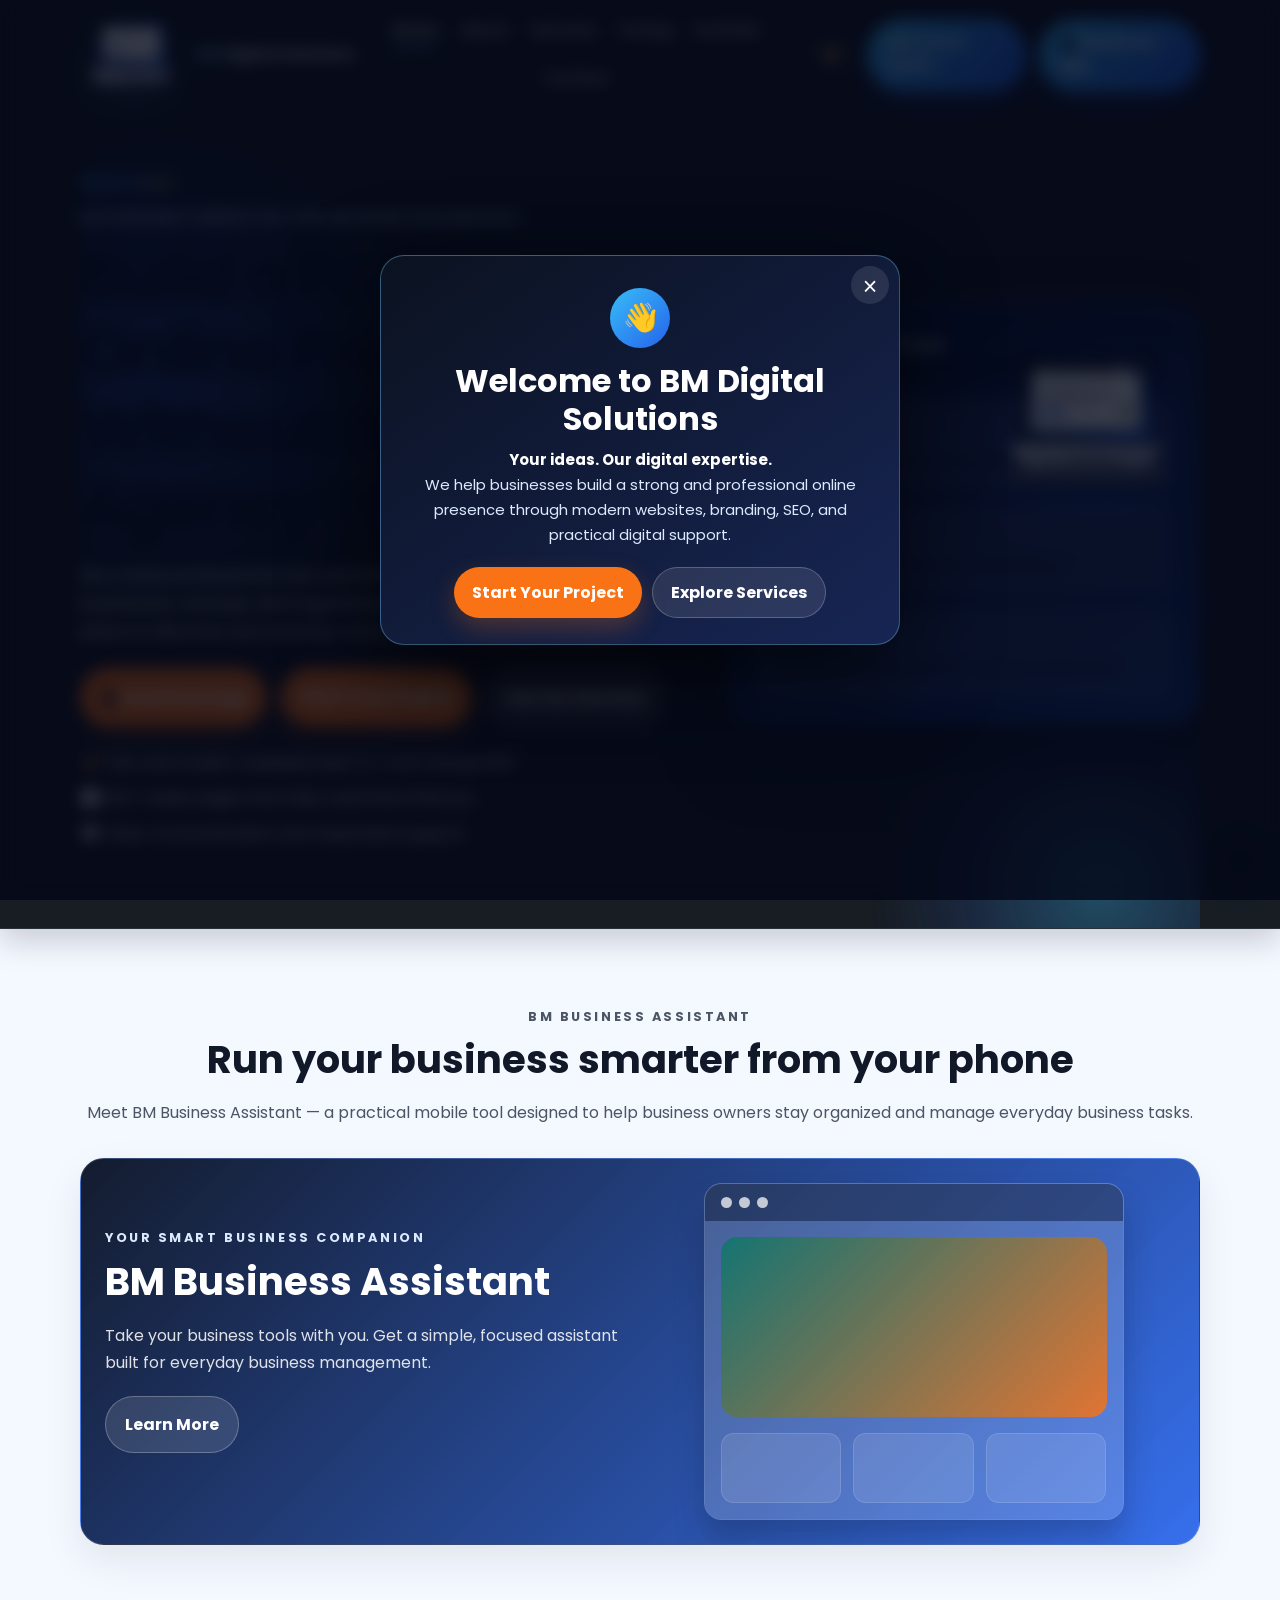
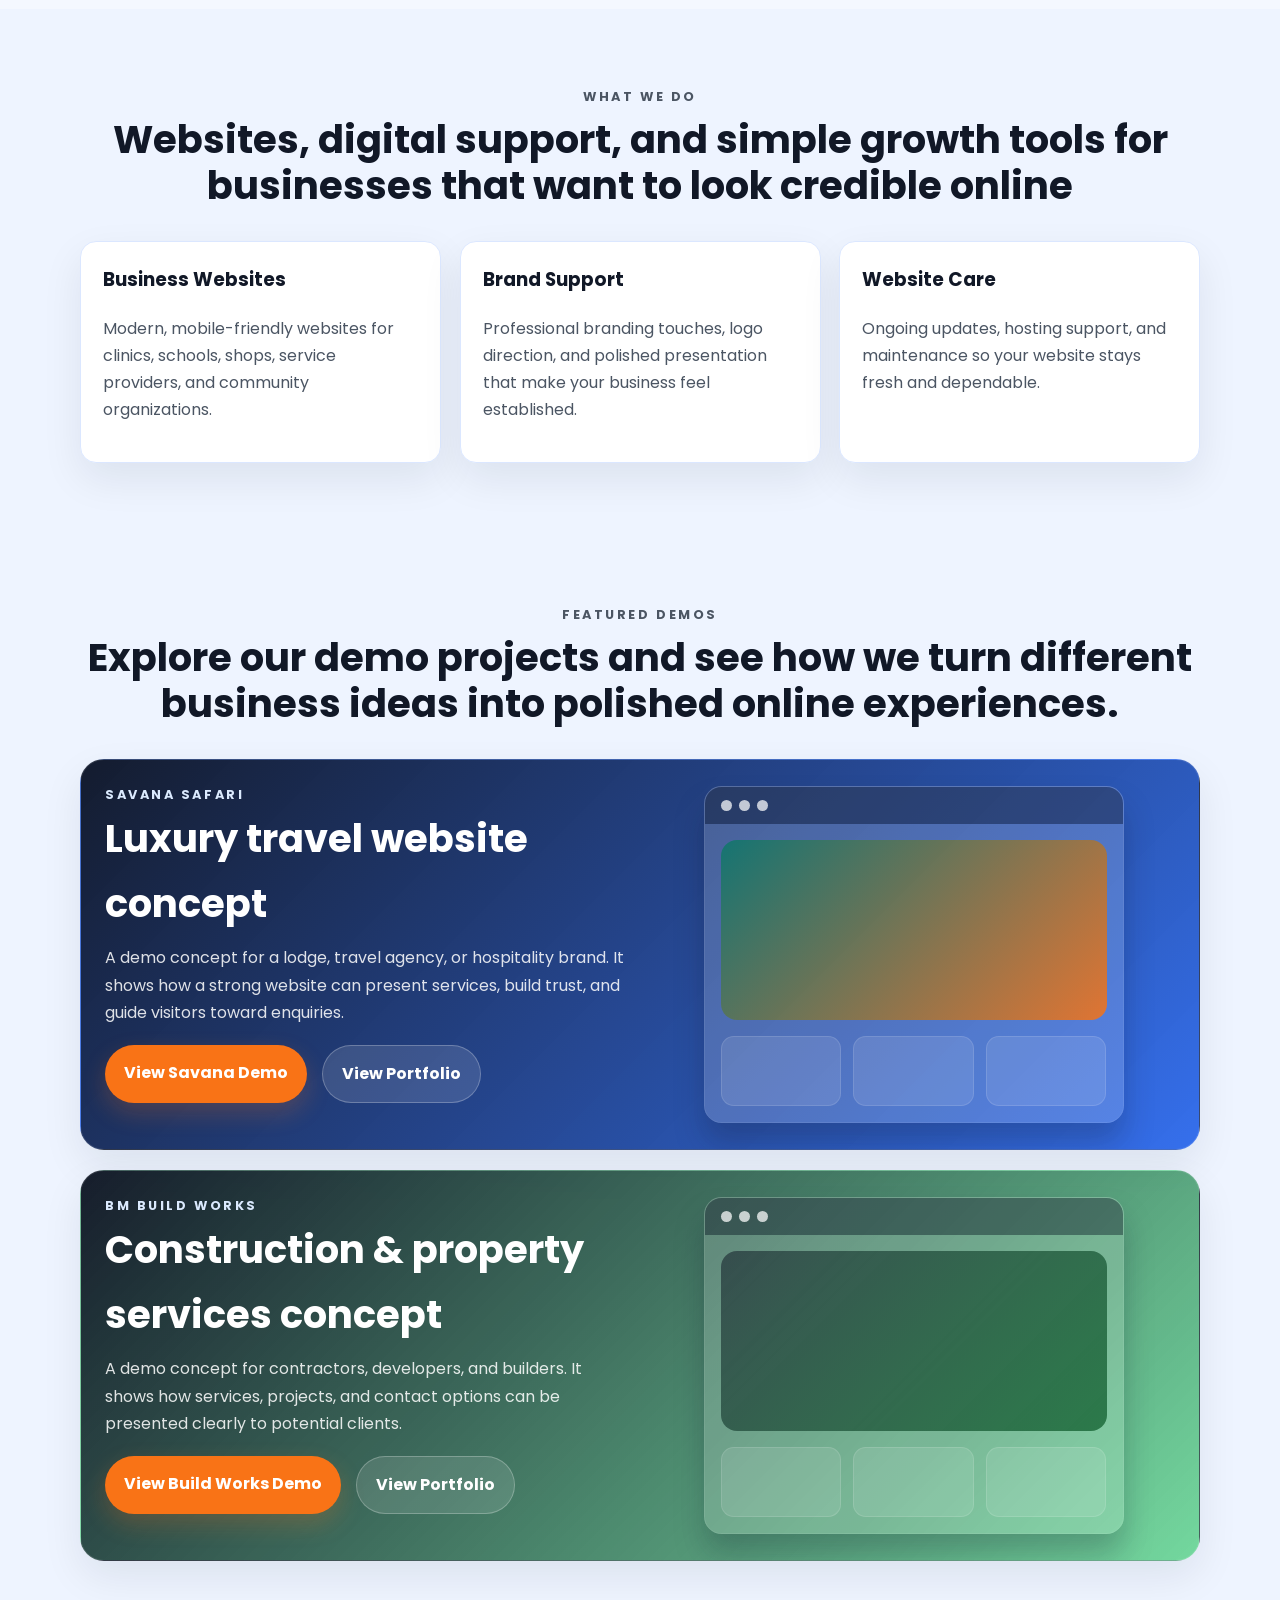
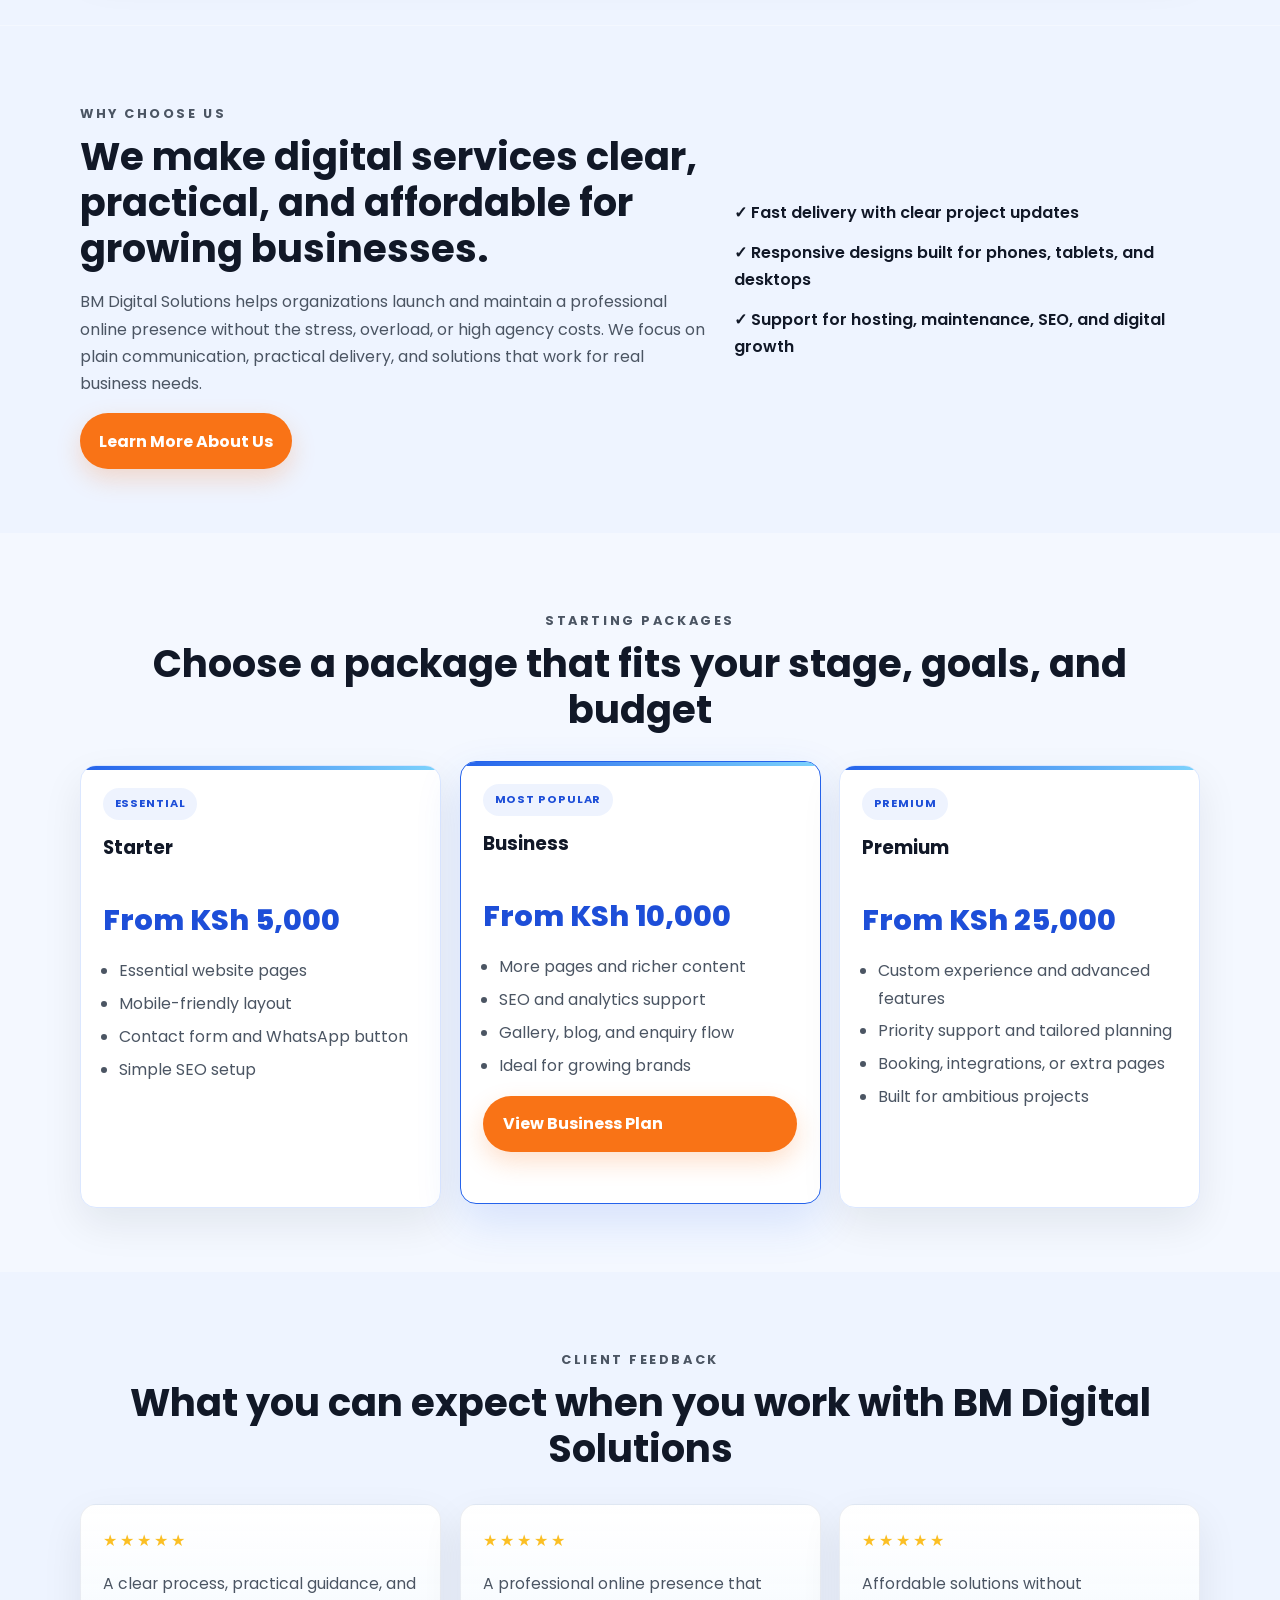
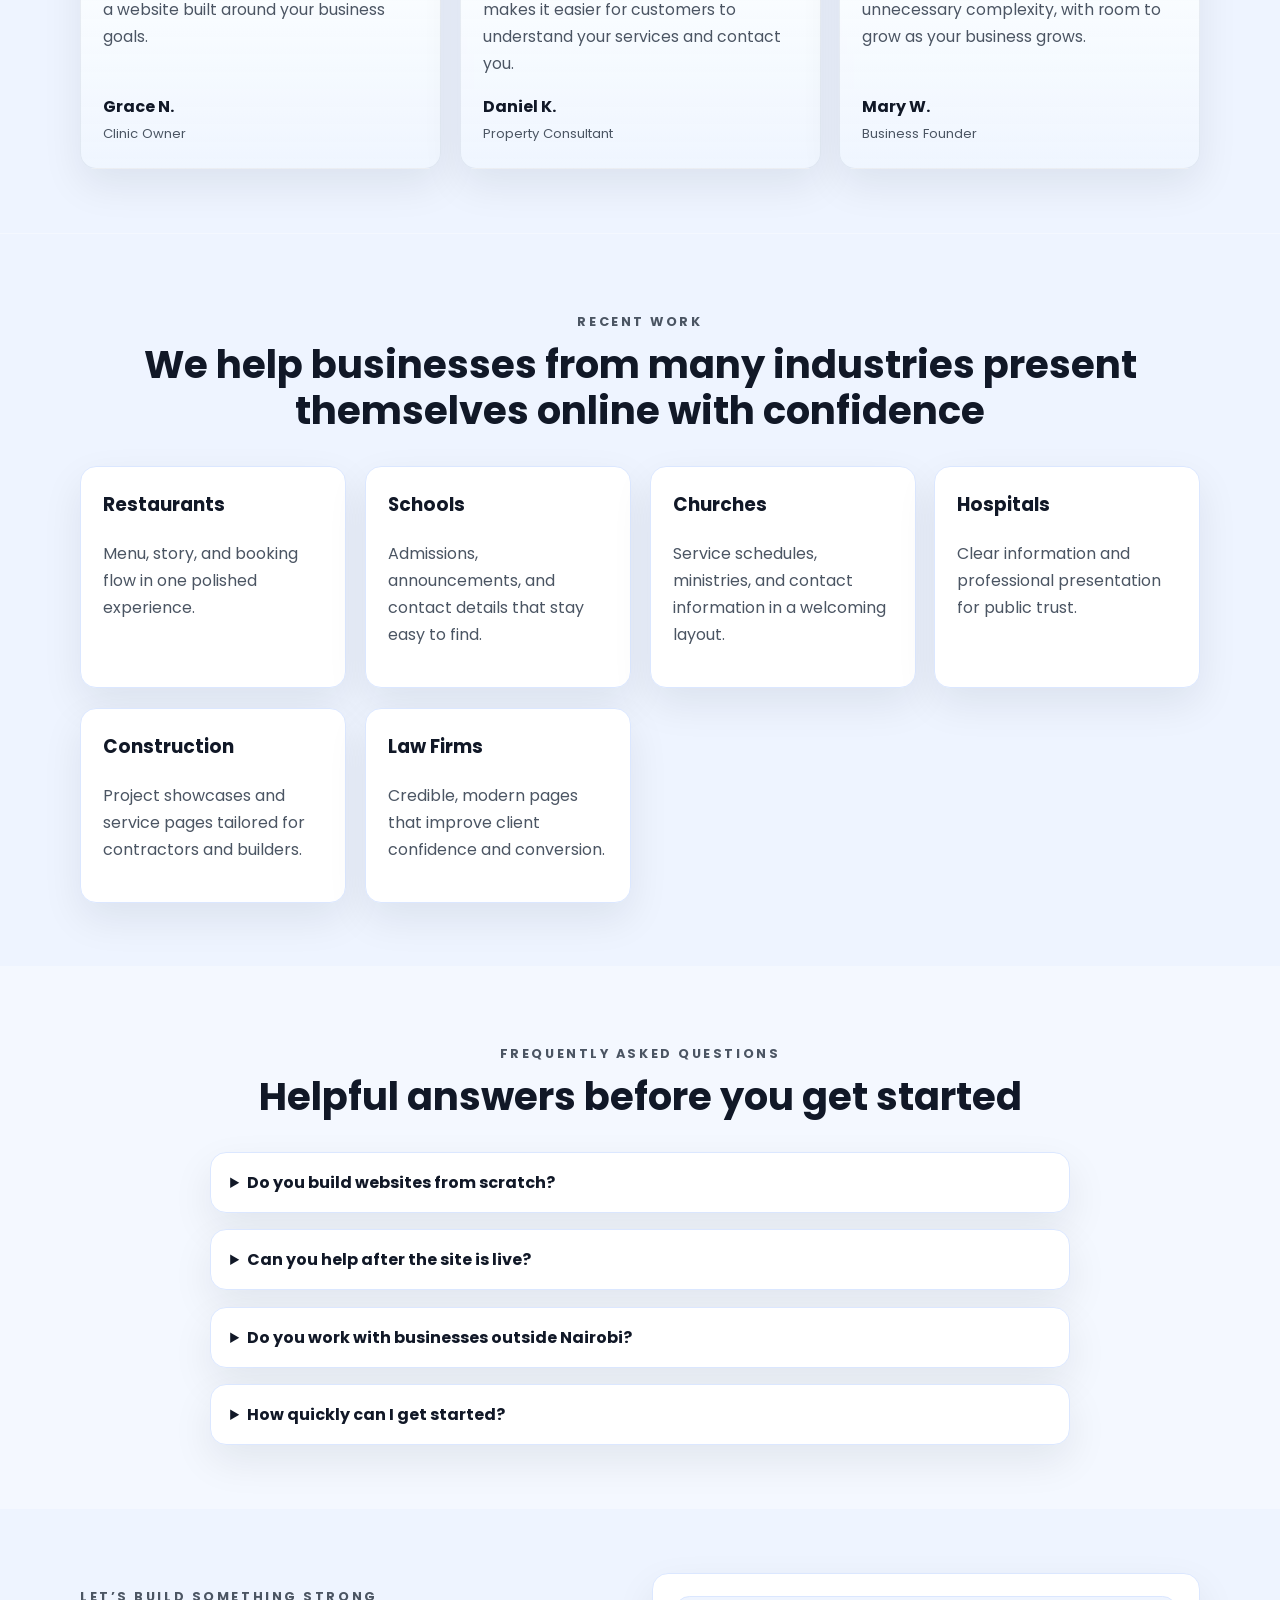
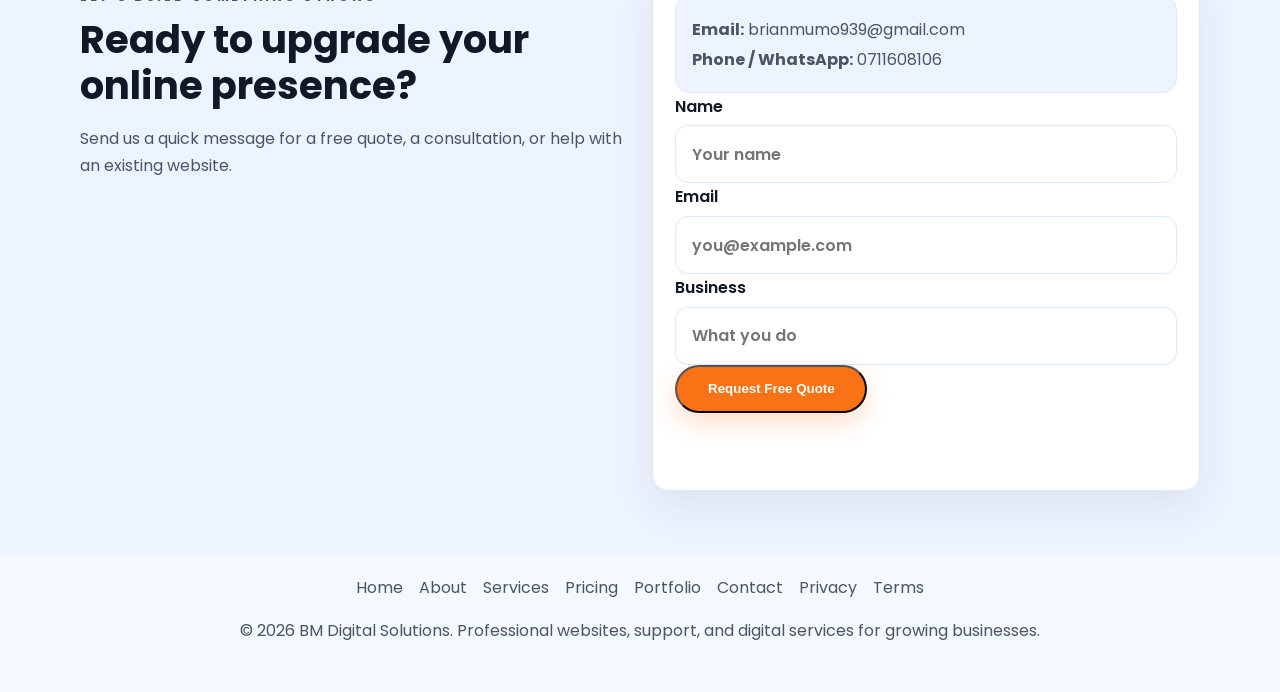
==== commit bc39730b: "Remove old BM Business Assistant v1.0.0 download link" ====
--- a/index.html
+++ b/index.html
@@ -125,7 +125,6 @@
               <h3>BM Business Assistant</h3>
               <p>Take your business tools with you. Get a simple, focused assistant built for everyday business management.</p>
               <div class="hero-actions">
-                <a class="btn btn-primary" href="https://github.com/femoh-cpu/BM-Digital-solutions/releases/download/v1.0.0/application-6575e8eb-55db-4ecf-9e5a-1608bd28be9e.apk" target="_blank" rel="noopener">📱 Download the App</a>
                 <a class="btn btn-secondary" href="services.html">Learn More</a>
               </div>
             </div>
@@ -433,4 +432,4 @@
 
     <script src="script.js"></script>
   </body>
-</html>+</html>
--- a/styles.css
+++ b/styles.css
@@ -10,74 +10,24 @@
   --border: #dbe7ff;
   --shadow: 0 16px 40px rgba(17, 24, 39, 0.08);
 }
-
-body.dark {
-  --bg: #07111f;
-  --text: #f8fafc;
-  --muted: #cbd5e1;
-  --surface: #0f172a;
-  --surface-alt: #111c31;
-  --primary: #60a5fa;
-  --primary-dark: #bfdbfe;
-  --border: #233249;
-  --shadow: 0 18px 40px rgba(2, 6, 23, 0.35);
-}
-
-* { box-sizing: border-box; }
-
-html {
-  scroll-behavior: smooth;
-  scroll-padding-top: 110px;
-  -webkit-text-size-adjust: 100%;
-  -webkit-overflow-scrolling: touch;
-}
-
-body {
-  margin: 0;
-  font-family: "Poppins", sans-serif;
-  background: var(--bg);
-  color: var(--text);
-  line-height: 1.7;
-  transition: background 0.3s ease, color 0.3s ease;
-  -webkit-overflow-scrolling: touch;
-  overflow-x: hidden;
-  overflow-y: auto;
-}
-
-section[id], *[id] { scroll-margin-top: 110px; }
-a { color: inherit; text-decoration: none; }
-img { max-width: 100%; display: block; }
-.container { width: min(1120px, calc(100% - 2rem)); margin: 0 auto; }
-
-.site-header { position: sticky; top: 0; z-index: 1000; background: rgba(10,15,23,.94); border-bottom: 1px solid rgba(148,163,184,.14); box-shadow: 0 12px 30px rgba(2,6,23,.18); backdrop-filter: blur(14px); -webkit-backdrop-filter: blur(14px); transition: background .25s ease, box-shadow .25s ease, border-color .25s ease; }
-.site-header.sticky { box-shadow: 0 16px 34px rgba(2,6,23,.24); border-bottom-color: rgba(125,211,252,.2); }
+body.dark { --bg:#07111f; --text:#f8fafc; --muted:#cbd5e1; --surface:#0f172a; --surface-alt:#111c31; --primary:#60a5fa; --primary-dark:#bfdbfe; --border:#233249; --shadow:0 18px 40px rgba(2,6,23,.35); }
+* { box-sizing:border-box; }
+html { scroll-behavior:smooth; scroll-padding-top:110px; -webkit-text-size-adjust:100%; -webkit-overflow-scrolling:touch; }
+body { margin:0; font-family:"Poppins",sans-serif; background:var(--bg); color:var(--text); line-height:1.7; transition:background .3s ease,color .3s ease; overflow-x:hidden; overflow-y:auto; }
+section[id],*[id] { scroll-margin-top:110px; } a { color:inherit; text-decoration:none; } img { max-width:100%; display:block; } .container { width:min(1120px,calc(100% - 2rem)); margin:0 auto; }
+.site-header { position:relative; top:auto; z-index:1000; background:rgba(10,15,23,.94); border-bottom:1px solid rgba(148,163,184,.14); box-shadow:0 12px 30px rgba(2,6,23,.18); backdrop-filter:blur(14px); -webkit-backdrop-filter:blur(14px); transition:background .25s ease,box-shadow .25s ease,border-color .25s ease; }
+.site-header.sticky { box-shadow:0 16px 34px rgba(2,6,23,.24); border-bottom-color:rgba(125,211,252,.2); }
 .nav-bar { display:flex; justify-content:space-between; align-items:center; gap:1rem; min-height:90px; padding:.8rem 0; position:relative; transition:min-height .25s ease,padding .25s ease; }
-.site-header.sticky .nav-bar { min-height:72px; padding:.45rem 0; }
-.site-header.sticky .brand-logo { width:clamp(4.5rem,5vw,6.5rem); }
-.brand { display:inline-flex; align-items:center; gap:.9rem; min-width:0; color:#fff; }
-.brand-text { display:inline-flex; align-items:center; gap:.18rem; font-weight:800; letter-spacing:.02em; line-height:1.05; white-space:nowrap; font-size:.92rem; }
-.brand-mark { font-weight:900; color:#7dd3fc; letter-spacing:.08em; text-transform:uppercase; }
-.brand-name { color:#f8fafc; font-weight:700; }
-.brand-logo { width:clamp(6rem,8vw,10rem); height:auto; display:block; flex-shrink:0; filter:drop-shadow(0 12px 18px rgba(125,211,252,.18)); }
-.nav-links { display:flex; align-items:center; justify-content:center; gap:1.4rem; flex-wrap:wrap; margin:0 auto; }
-.nav-links a { position:relative; color:rgba(255,255,255,.78); font-size:.92rem; font-weight:600; transition:color .2s ease; }
-.nav-links a::after { content:""; position:absolute; left:0; right:0; bottom:-.35rem; height:2px; background:linear-gradient(90deg,#7dd3fc,#38bdf8); transform:scaleX(0); transform-origin:center; transition:transform .2s ease; border-radius:999px; }
-.nav-links a:hover,.nav-links a:focus-visible,.nav-links a.active { color:#fff; }
-.nav-links a:hover::after,.nav-links a:focus-visible::after,.nav-links a.active::after { transform:scaleX(1); }
-.nav-controls { display:flex; align-items:center; gap:.85rem; margin-left:auto; }
-.header-cta { display:inline-flex; align-items:center; justify-content:center; padding:.82rem 1.2rem; border-radius:999px; background:linear-gradient(135deg,#38bdf8 0%,#2563eb 100%); color:#fff; font-size:.84rem; font-weight:700; letter-spacing:.02em; box-shadow:0 12px 24px rgba(37,99,235,.26); transition:transform .2s ease,box-shadow .2s ease; }
-.header-cta:hover,.header-cta:focus-visible { transform:translateY(-1px); box-shadow:0 16px 28px rgba(37,99,235,.32); }
-.theme-toggle { border:1px solid rgba(148,163,184,.18); background:rgba(255,255,255,.04); color:#fff; padding:.64rem .8rem; border-radius:999px; cursor:pointer; transition:background .2s ease,border-color .2s ease; }
-.theme-toggle:hover,.theme-toggle:focus-visible { background:rgba(125,211,252,.08); border-color:rgba(125,211,252,.25); }
-.mobile-nav-toggle { display:none; width:2.8rem; height:2.8rem; border:1px solid rgba(148,163,184,.2); border-radius:.8rem; background:rgba(255,255,255,.04); color:#fff; cursor:pointer; position:relative; }
-.mobile-nav-toggle span,.mobile-nav-toggle::before,.mobile-nav-toggle::after { content:""; position:absolute; left:.72rem; right:.72rem; height:2px; border-radius:2px; background:#fff; transition:transform .2s ease,opacity .2s ease; }
-.mobile-nav-toggle span{top:1.32rem}.mobile-nav-toggle::before{top:.9rem}.mobile-nav-toggle::after{bottom:.9rem}
+.site-header.sticky .nav-bar { min-height:72px; padding:.45rem 0; } .site-header.sticky .brand-logo { width:clamp(4.5rem,5vw,6.5rem); }
+.brand { display:inline-flex; align-items:center; gap:.9rem; min-width:0; color:#fff; } .brand-text { display:inline-flex; align-items:center; gap:.18rem; font-weight:800; letter-spacing:.02em; line-height:1.05; white-space:nowrap; font-size:.92rem; } .brand-mark { font-weight:900;color:#7dd3fc;letter-spacing:.08em;text-transform:uppercase; } .brand-name { color:#f8fafc;font-weight:700; } .brand-logo { width:clamp(6rem,8vw,10rem);height:auto;display:block;flex-shrink:0;filter:drop-shadow(0 12px 18px rgba(125,211,252,.18)); }
+.nav-links { display:flex;align-items:center;justify-content:center;gap:1.4rem;flex-wrap:wrap;margin:0 auto; } .nav-links a { position:relative;color:rgba(255,255,255,.78);font-size:.92rem;font-weight:600;transition:color .2s ease; } .nav-links a::after { content:"";position:absolute;left:0;right:0;bottom:-.35rem;height:2px;background:linear-gradient(90deg,#7dd3fc,#38bdf8);transform:scaleX(0);transform-origin:center;transition:transform .2s ease;border-radius:999px; } .nav-links a:hover,.nav-links a:focus-visible,.nav-links a.active { color:#fff; } .nav-links a:hover::after,.nav-links a:focus-visible::after,.nav-links a.active::after { transform:scaleX(1); }
+.nav-controls { display:flex;align-items:center;gap:.85rem;margin-left:auto; } .header-cta { display:inline-flex;align-items:center;justify-content:center;padding:.82rem 1.2rem;border-radius:999px;background:linear-gradient(135deg,#38bdf8 0%,#2563eb 100%);color:#fff;font-size:.84rem;font-weight:700;letter-spacing:.02em;box-shadow:0 12px 24px rgba(37,99,235,.26);transition:transform .2s ease,box-shadow .2s ease; } .header-cta:hover,.header-cta:focus-visible { transform:translateY(-1px);box-shadow:0 16px 28px rgba(37,99,235,.32); } .theme-toggle { border:1px solid rgba(148,163,184,.18);background:rgba(255,255,255,.04);color:#fff;padding:.64rem .8rem;border-radius:999px;cursor:pointer;transition:background .2s ease,border-color .2s ease; }
+.mobile-nav-toggle { display:none;width:2.8rem;height:2.8rem;border:1px solid rgba(148,163,184,.2);border-radius:.8rem;background:rgba(255,255,255,.04);color:#fff;cursor:pointer;position:relative; } .mobile-nav-toggle span,.mobile-nav-toggle::before,.mobile-nav-toggle::after { content:"";position:absolute;left:.72rem;right:.72rem;height:2px;border-radius:2px;background:#fff;transition:transform .2s ease,opacity .2s ease; } .mobile-nav-toggle span{top:1.32rem}.mobile-nav-toggle::before{top:.9rem}.mobile-nav-toggle::after{bottom:.9rem}
 .mobile-nav-toggle[aria-expanded="true"] span{opacity:0}.mobile-nav-toggle[aria-expanded="true"]::before{transform:translateY(6px) rotate(45deg)}.mobile-nav-toggle[aria-expanded="true"]::after{transform:translateY(-6px) rotate(-45deg)}
-
-@media(max-width:980px){.nav-bar{flex-wrap:wrap;padding:.75rem 0}.nav-links{order:3;width:100%;display:none;flex-direction:column;align-items:flex-start;gap:.9rem;background:rgba(15,23,42,.96);border:1px solid rgba(148,163,184,.12);border-radius:1rem;padding:1rem;margin-top:.5rem;box-shadow:0 12px 26px rgba(2,6,23,.25)}.nav-links.open{display:flex}.mobile-nav-toggle{display:inline-block}.nav-controls{margin-left:0;margin-right:0}}
-@media(max-width:640px){.brand-text{font-size:.72rem;white-space:normal;max-width:7rem}.header-cta{display:none}}
-
-.hero{display:grid;gap:2rem;grid-template-columns:1.3fr .9fr;align-items:center;padding-top:1rem}.eyebrow{text-transform:uppercase;letter-spacing:.2em;font-size:.8rem;font-weight:700;color:#bfdbfe;margin-bottom:.6rem}.hero h1,.page-hero h1,.section-heading h2,.split-section h2,.contact-wrap h2{margin:0 0 .6rem;line-height:1.2}.hero h1{font-size:clamp(2.2rem,4vw,3.4rem)}.hero-text{color:rgba(255,255,255,.9);max-width:650px}.hero-actions{display:flex;flex-wrap:wrap;gap:.9rem;margin:1.2rem 0}.btn{display:inline-block;padding:.9rem 1.2rem;border-radius:999px;font-weight:700;transition:transform .2s ease,box-shadow .2s ease}.btn:hover{transform:translateY(-2px)}.btn-primary{background:var(--accent);color:#fff;box-shadow:0 10px 25px rgba(249,115,22,.22)}.btn-secondary{background:rgba(255,255,255,.12);color:#fff;border:1px solid rgba(255,255,255,.25)}.hero-list{list-style:none;padding:0;margin:1rem 0 0;display:grid;gap:.45rem;color:rgba(255,255,255,.94)}.hero-card{background:rgba(255,255,255,.15);border:1px solid rgba(255,255,255,.2);backdrop-filter:blur(8px);border-radius:1.25rem;padding:1.4rem;box-shadow:var(--shadow)}.hero-card h2{margin-top:0;font-size:1.35rem}.stat-grid{display:grid;gap:1rem}.stat-grid div{background:rgba(255,255,255,.08);border-radius:.9rem;padding:.9rem}.stat-grid strong{display:block;font-size:1.2rem}
+.hero { position:relative;isolation:isolate;display:grid;gap:3rem;grid-template-columns:1.12fr .88fr;align-items:center;min-height:560px;padding:4.5rem 0 5rem;overflow:hidden; } .hero::before { content:"";position:absolute;z-index:-2;width:520px;height:520px;left:-180px;top:10px;border-radius:50%;background:radial-gradient(circle,rgba(37,99,235,.38) 0%,rgba(37,99,235,.12) 42%,transparent 72%);filter:blur(8px); } .hero::after { content:"";position:absolute;z-index:-2;width:440px;height:440px;right:-120px;bottom:-180px;border-radius:50%;background:radial-gradient(circle,rgba(56,189,248,.3) 0%,rgba(37,99,235,.12) 45%,transparent 72%);filter:blur(10px); }
+.hero-copy { position:relative;z-index:2; } .hero-copy::before { content:"";display:block;width:92px;height:4px;border-radius:999px;background:linear-gradient(90deg,#38bdf8,#2563eb,#fbbf24);margin-bottom:1.35rem;box-shadow:0 0 24px rgba(56,189,248,.35); }
+.eyebrow { text-transform:uppercase;letter-spacing:.2em;font-size:.8rem;font-weight:700;color:#bfdbfe;margin-bottom:.6rem; } .hero h1,.page-hero h1,.section-heading h2,.split-section h2,.contact-wrap h2 { margin:0 0 .6rem;line-height:1.2; } .hero h1 { font-size:clamp(2.5rem,5vw,4.35rem);letter-spacing:-.045em;max-width:760px;text-wrap:balance; } .hero-text { color:rgba(255,255,255,.9);max-width:650px;font-size:1.03rem; } .hero-actions { display:flex;flex-wrap:wrap;gap:.9rem;margin:1.4rem 0; } .btn { display:inline-block;padding:.9rem 1.2rem;border-radius:999px;font-weight:700;transition:transform .2s ease,box-shadow .2s ease; } .btn:hover { transform:translateY(-2px); } .btn-primary { background:var(--accent);color:#fff;box-shadow:0 10px 25px rgba(249,115,22,.22); } .btn-secondary { background:rgba(255,255,255,.12);color:#fff;border:1px solid rgba(255,255,255,.25); } .hero-list { list-style:none;padding:0;margin:1.2rem 0 0;display:grid;gap:.55rem;color:rgba(255,255,255,.94); }
+.hero-card { position:relative;overflow:hidden;min-height:420px;display:flex;flex-direction:column;justify-content:flex-end;background:linear-gradient(145deg,rgba(15,23,42,.82),rgba(37,99,235,.46));border:1px solid rgba(125,211,252,.25);backdrop-filter:blur(14px);border-radius:2rem;padding:1.6rem;box-shadow:0 30px 70px rgba(2,6,23,.34); } .hero-card::before { content:"";position:absolute;inset:18px 18px auto auto;width:190px;height:190px;background:url('images/logo.svg') center/contain no-repeat;filter:drop-shadow(0 18px 28px rgba(37,99,235,.38));opacity:1;z-index:0; } .hero-card::after { content:"BM DIGITAL SOLUTIONS";position:absolute;left:1.6rem;top:2rem;color:rgba(255,255,255,.92);font-size:.72rem;font-weight:800;letter-spacing:.18em;z-index:0; } .hero-card h2 { position:relative;z-index:1;margin-top:0;margin-bottom:.8rem;font-size:1.5rem; } .stat-grid { position:relative;z-index:1;display:grid;gap:.8rem; } .stat-grid div { background:rgba(255,255,255,.08);border:1px solid rgba(255,255,255,.1);border-radius:1rem;padding:.9rem; } .stat-grid strong { display:block;font-size:1.2rem; }
 .page-hero{padding:2rem 0 1rem}.page-hero h1{font-size:clamp(2rem,3.5vw,2.7rem)}.section{padding:4rem 0}.section-alt{background:var(--surface-alt)}.section-heading{text-align:center;margin-bottom:2rem}.section-heading h2,.split-section h2,.contact-wrap h2{font-size:clamp(1.7rem,3vw,2.4rem)}.section-heading p,.split-section p,.contact-wrap p,.info-card p,.testimonial-card p,.pricing-card ul,.content-card p,.policy-card p,.policy-card li{color:var(--muted)}
 .card-grid,.testimonial-grid,.pricing-grid,.service-grid{display:grid;gap:1.2rem;grid-template-columns:repeat(auto-fit,minmax(240px,1fr))}.info-card,.testimonial-card,.contact-form,.pricing-card,.content-card,.policy-card,.contact-card{background:var(--surface);border:1px solid var(--border);border-radius:1rem;padding:1.4rem;box-shadow:var(--shadow)}.info-card h3,.testimonial-card strong,.pricing-card h3,.content-card h3{margin-top:0}.testimonial-grid{display:grid;gap:1.2rem;grid-template-columns:repeat(auto-fit,minmax(240px,1fr))}.testimonial-card{display:flex;flex-direction:column;gap:1rem;background:linear-gradient(180deg,rgba(255,255,255,.96),rgba(239,246,255,.9));border:1px solid rgba(148,163,184,.18)}.testimonial-stars{color:#fbbf24;letter-spacing:.18em;font-size:1rem}.testimonial-card p{margin:0;font-size:.98rem;line-height:1.7}.client-meta{display:flex;flex-direction:column;gap:.18rem;margin-top:auto}.client-meta span{color:var(--muted);font-size:.82rem}.pricing-card{display:flex;flex-direction:column;gap:.8rem;position:relative;overflow:hidden}.pricing-card::before{content:"";position:absolute;inset:0 auto auto 0;width:100%;height:4px;background:linear-gradient(90deg,var(--primary),#7dd3fc)}.pricing-card.featured{border:1px solid var(--primary);box-shadow:0 18px 45px rgba(37,99,235,.15);transform:translateY(-4px)}.package-tag{display:inline-flex;align-self:flex-start;padding:.38rem .7rem;border-radius:999px;background:rgba(37,99,235,.08);color:var(--primary-dark);font-size:.7rem;font-weight:700;letter-spacing:.08em;text-transform:uppercase}.price{font-size:1.8rem;font-weight:800;color:var(--primary-dark);margin:0}.pricing-card ul,.policy-card ul{padding-left:1rem;margin:0 0 .25rem}.pricing-card li+li,.policy-card li+li{margin-top:.35rem}
 .split-section{display:grid;gap:1.5rem;grid-template-columns:1.15fr .85fr;align-items:center}.check-list{display:grid;gap:.8rem;font-weight:600}.contact-wrap{display:grid;gap:1.5rem;grid-template-columns:1fr 1fr;align-items:start}.contact-form{max-width:100%}.contact-form button[type="submit"]{width:fit-content;min-width:12rem}.contact-detail-box{padding:.95rem 1rem;border-radius:.9rem;background:var(--surface-alt);border:1px solid var(--border)}.contact-detail-box p{margin:.2rem 0}.contact-map{margin-top:1rem;border-radius:1rem;overflow:hidden;border:1px solid var(--border)}.contact-map iframe{width:100%;min-height:240px;border:0}label{display:grid;gap:.35rem;font-weight:600}input,textarea{border:1px solid var(--border);border-radius:.8rem;padding:.9rem 1rem;font:inherit;background:var(--surface);color:var(--text);transition:border-color .2s ease,box-shadow .2s ease}input:focus,textarea:focus{outline:none;border-color:var(--primary);box-shadow:0 0 0 4px rgba(37,99,235,.12)}textarea{min-height:140px;resize:vertical}.form-message{min-height:1.4rem;color:var(--primary-dark);font-weight:600;transition:color .2s ease}.form-message.error{color:#ef4444}.form-message.success{color:#16a34a}
@@ -89,7 +39,8 @@
 .buildworks-header{background:linear-gradient(135deg,#1f2937 0%,#3b5b5c 35%,#101827 100%)}.buildworks-hero{display:grid;gap:2rem;grid-template-columns:1.1fr .9fr;align-items:center;padding-top:1rem}.buildworks-window{background:rgba(255,255,255,.12);border:1px solid rgba(255,255,255,.18);border-radius:1.2rem;overflow:hidden;box-shadow:0 18px 40px rgba(2,6,23,.25)}.buildworks-window-bar{display:flex;gap:.45rem;padding:.8rem 1rem;background:rgba(15,23,42,.38)}.buildworks-window-bar span{display:inline-block;width:.8rem;height:.8rem;border-radius:50%;background:rgba(255,255,255,.72)}.buildworks-window-body{padding:1rem;background:rgba(255,255,255,.07)}.buildworks-card-hero{padding:1.2rem;border-radius:1rem;background:linear-gradient(135deg,rgba(22,101,52,.78),rgba(15,23,42,.4)),url('https://images.unsplash.com/photo-1504307651254-35680f356dfd?auto=format&fit=crop&w=1200&q=80') center/cover no-repeat;color:#fff}.buildworks-badge{display:inline-block;background:rgba(255,255,255,.15);border:1px solid rgba(255,255,255,.2);border-radius:999px;padding:.35rem .8rem;font-size:.72rem;text-transform:uppercase;letter-spacing:.08em}.buildworks-card-hero h2{margin:.75rem 0 .4rem;font-size:clamp(1.6rem,2vw,2.2rem)}.buildworks-card-hero p{margin:0;color:rgba(255,255,255,.85)}.buildworks-metrics{display:grid;grid-template-columns:repeat(3,minmax(0,1fr));gap:.75rem;margin-top:1rem}.buildworks-metrics div{background:rgba(255,255,255,.08);border:1px solid rgba(255,255,255,.12);border-radius:.8rem;padding:.8rem;color:#fff}.buildworks-metrics strong{display:block;font-size:1.2rem}.buildworks-metrics span{color:rgba(255,255,255,.75);font-size:.75rem}.buildworks-stats{grid-template-columns:repeat(4,minmax(180px,1fr))}.buildworks-visual{position:relative;min-height:350px}.build-panel{position:absolute;border-radius:1.2rem;border:1px solid var(--border);box-shadow:var(--shadow)}.build-panel-large{inset:0 4rem 2rem 0;background:linear-gradient(135deg,rgba(15,23,42,.15),rgba(22,101,52,.15)),url('https://images.unsplash.com/photo-1504307651254-35680f356dfd?auto=format&fit=crop&w=1200&q=80') center/cover no-repeat}.build-panel-small{inset:150px 0 0 38%;background:linear-gradient(135deg,rgba(249,115,22,.2),rgba(15,23,42,.18)),url('https://images.unsplash.com/photo-1512917774080-9991f1c4c750?auto=format&fit=crop&w=900&q=80') center/cover no-repeat}
 .project-grid{display:grid;grid-template-columns:repeat(4,minmax(0,1fr));gap:1rem}.project-card{min-height:220px;border-radius:1.1rem;border:1px solid var(--border);box-shadow:var(--shadow);display:flex;align-items:end;padding:1rem;color:#fff;background-size:cover;background-position:center}.project-one{background:linear-gradient(135deg,rgba(15,23,42,.3),rgba(30,64,175,.4)),url('https://images.unsplash.com/photo-1489515217757-5fd1be406fef?auto=format&fit=crop&w=900&q=80') center/cover no-repeat}.project-two{background:linear-gradient(135deg,rgba(15,23,42,.3),rgba(22,101,52,.4)),url('https://images.unsplash.com/photo-1512917774080-9991f1c4c750?auto=format&fit=crop&w=900&q=80') center/cover no-repeat}.project-three{background:linear-gradient(135deg,rgba(15,23,42,.3),rgba(249,115,22,.4)),url('https://images.unsplash.com/photo-1523217582562-09d0def993a6?auto=format&fit=crop&w=900&q=80') center/cover no-repeat}.project-four{background:linear-gradient(135deg,rgba(15,23,42,.3),rgba(6,95,70,.4)),url('https://images.unsplash.com/photo-1504307651254-35680f356dfd?auto=format&fit=crop&w=900&q=80') center/cover no-repeat}.project-tag{position:relative;display:inline-block;background:rgba(255,255,255,.15);border:1px solid rgba(255,255,255,.18);border-radius:999px;padding:.35rem .65rem;font-size:.7rem;letter-spacing:.04em;text-transform:uppercase}.project-card h3{margin:.6rem 0 0;font-size:1.2rem}.project-estate-one{background:linear-gradient(135deg,rgba(15,23,42,.28),rgba(15,118,110,.45)),url('https://images.unsplash.com/photo-1494526585095-c41746248156?auto=format&fit=crop&w=900&q=80') center/cover no-repeat}.project-estate-two{background:linear-gradient(135deg,rgba(15,23,42,.25),rgba(8,145,178,.45)),url('https://images.unsplash.com/photo-1502672260266-1c1ef2d93688?auto=format&fit=crop&w=900&q=80') center/cover no-repeat}.project-estate-three{background:linear-gradient(135deg,rgba(15,23,42,.28),rgba(14,116,144,.4)),url('https://images.unsplash.com/photo-1512917774080-9991f1c4c750?auto=format&fit=crop&w=900&q=80') center/cover no-repeat}.project-estate-four{background:linear-gradient(135deg,rgba(15,23,42,.3),rgba(30,64,175,.4)),url('https://images.unsplash.com/photo-1484154218962-a197022b5858?auto=format&fit=crop&w=900&q=80') center/cover no-repeat}
 .estate-header{background:linear-gradient(135deg,#0f172a 0%,#0f766e 38%,#1f2937 100%)}.estate-hero{display:grid;gap:2rem;grid-template-columns:1.1fr .9fr;align-items:center;padding-top:1rem}.estate-window{background:rgba(255,255,255,.12);border:1px solid rgba(255,255,255,.18);border-radius:1.2rem;overflow:hidden;box-shadow:0 18px 40px rgba(2,6,23,.25)}.estate-window-bar{display:flex;gap:.45rem;padding:.8rem 1rem;background:rgba(15,23,42,.38)}.estate-window-bar span{display:inline-block;width:.8rem;height:.8rem;border-radius:50%;background:rgba(255,255,255,.7)}.estate-window-body{padding:1rem;background:rgba(255,255,255,.07)}.estate-card-hero{padding:1.2rem;border-radius:1rem;background:linear-gradient(135deg,rgba(14,116,144,.75),rgba(15,23,42,.38)),url('https://images.unsplash.com/photo-1494526585095-c41746248156?auto=format&fit=crop&w=1200&q=80') center/cover no-repeat;color:#fff}.estate-badge{display:inline-block;background:rgba(255,255,255,.15);border:1px solid rgba(255,255,255,.2);border-radius:999px;padding:.35rem .8rem;font-size:.72rem;text-transform:uppercase;letter-spacing:.08em}.estate-card-hero h2{margin:.75rem 0 .4rem;font-size:clamp(1.6rem,2vw,2.2rem)}.estate-card-hero p{margin:0;color:rgba(255,255,255,.85)}.estate-mini-grid{display:grid;grid-template-columns:repeat(3,minmax(0,1fr));gap:.75rem;margin-top:1rem}.estate-mini-grid div{background:rgba(255,255,255,.08);border:1px solid rgba(255,255,255,.12);border-radius:.8rem;padding:.8rem;color:#fff}.estate-mini-grid strong{display:block;font-size:1.2rem}.estate-mini-grid span{color:rgba(255,255,255,.75);font-size:.75rem}.estate-stats{grid-template-columns:repeat(4,minmax(180px,1fr))}.estate-visual{position:relative;min-height:350px}.estate-panel{position:absolute;border-radius:1.2rem;border:1px solid var(--border);box-shadow:var(--shadow)}.estate-panel-large{inset:0 4rem 2rem 0;background:linear-gradient(135deg,rgba(15,23,42,.15),rgba(14,116,144,.12)),url('https://images.unsplash.com/photo-1494526585095-c41746248156?auto=format&fit=crop&w=1200&q=80') center/cover no-repeat}.estate-panel-small{inset:140px 0 0 40%;background:linear-gradient(135deg,rgba(15,118,110,.22),rgba(15,23,42,.18)),url('https://images.unsplash.com/photo-1502672260266-1c1ef2d93688?auto=format&fit=crop&w=900&q=80') center/cover no-repeat}.cta-panel{background:linear-gradient(135deg,rgba(37,99,235,.12),rgba(249,115,22,.12));border:1px solid var(--border);border-radius:1.3rem;padding:2rem;text-align:center;box-shadow:var(--shadow)}.cta-panel h2{margin:0 0 1rem;font-size:clamp(1.8rem,3vw,2.5rem)}
-
-@media(max-width:780px){.showcase-banner,.demo-hero,.split-section,.contact-wrap,.booking-wrap{grid-template-columns:1fr}.savana-stats,.demo-tiles,.gallery-grid,.timeline{grid-template-columns:repeat(2,minmax(0,1fr))}.nav-links{display:none}.contact-card,.contact-form{width:100%}.hero,.split-section,.contact-wrap{grid-template-columns:1fr}}
-@media(max-width:560px){.site-header{padding-bottom:3rem}.hero-actions{flex-direction:column}.btn{text-align:center}.footer-links{flex-direction:column}.contact-card,.contact-form{padding:1rem}.savana-stats,.demo-tiles,.gallery-grid,.timeline{grid-template-columns:1fr}}
-.site-footer{padding:1.2rem 0 2rem}.footer-wrap{text-align:center;color:var(--muted)}.footer-links{display:flex;justify-content:center;gap:1rem;flex-wrap:wrap;margin-bottom:.8rem}.reveal-hidden,.reveal{transition:opacity .6s ease,transform .6s ease;will-change:opacity,transform}.reveal{opacity:1;transform:translateY(0)}.reveal-hidden{opacity:0;transform:translateY(24px)}.back-to-top,.whatsapp-float{position:fixed;right:1rem;display:grid;place-items:center;width:3rem;height:3rem;border-radius:999px;background:var(--primary);color:#fff;box-shadow:var(--shadow);z-index:20}.back-to-top{bottom:5.5rem;opacity:0;pointer-events:none;transform:translateY(12px);transition:opacity .25s ease,transform .25s ease}.back-to-top.visible{opacity:1;pointer-events:auto;transform:translateY(0)}.whatsapp-float{bottom:1rem;font-size:1.3rem}.loading-screen{position:fixed;inset:0;display:grid;place-items:center;background:#fff;z-index:100;transition:opacity .3s ease,visibility .3s ease}.loading-screen.hidden{opacity:0;visibility:hidden}.spinner{width:3rem;height:3rem;border:4px solid rgba(37,99,235,.2);border-top-color:var(--primary);border-radius:50%;animation:spin .9s linear infinite}@keyframes spin{to{transform:rotate(360deg)}}
+@media(max-width:980px){.nav-bar{flex-wrap:wrap;padding:.75rem 0}.nav-links{order:3;width:100%;display:none;flex-direction:column;align-items:flex-start;gap:.9rem;background:rgba(15,23,42,.96);border:1px solid rgba(148,163,184,.12);border-radius:1rem;padding:1rem;margin-top:.5rem;box-shadow:0 12px 26px rgba(2,6,23,.25)}.nav-links.open{display:flex}.mobile-nav-toggle{display:inline-block}.nav-controls{margin-left:0;margin-right:0}}
+@media(max-width:780px){.showcase-banner,.demo-hero,.split-section,.contact-wrap,.booking-wrap{grid-template-columns:1fr}.savana-stats,.demo-tiles,.gallery-grid,.timeline{grid-template-columns:repeat(2,minmax(0,1fr))}.nav-links{display:none}.contact-card,.contact-form{width:100%}.hero,.split-section,.contact-wrap{grid-template-columns:1fr}.hero{min-height:auto;padding:3rem 0 3.5rem;gap:2rem}.hero-card{min-height:390px}.hero-card::before{width:150px;height:150px}.hero h1{font-size:clamp(2.25rem,9vw,3.3rem)}}
+@media(max-width:640px){.brand-text{font-size:.72rem;white-space:normal;max-width:7rem}.header-cta{display:none}}
+@media(max-width:560px){.site-header{padding-bottom:0}.hero-actions{flex-direction:column}.btn{text-align:center}.footer-links{flex-direction:column}.contact-card,.contact-form{padding:1rem}.savana-stats,.demo-tiles,.gallery-grid,.timeline{grid-template-columns:1fr}.hero{padding-top:2.5rem}.hero-card{min-height:360px;border-radius:1.5rem}.hero-card::before{width:125px;height:125px;right:12px;top:12px}.hero-card::after{left:1.2rem;top:1.5rem;font-size:.62rem;letter-spacing:.13em}}
+.site-footer{padding:1.2rem 0 2rem}.footer-wrap{text-align:center;color:var(--muted)}.footer-links{display:flex;justify-content:center;gap:1rem;flex-wrap:wrap;margin-bottom:.8rem}.reveal-hidden,.reveal{transition:opacity .6s ease,transform .6s ease;will-change:opacity,transform}.reveal{opacity:1;transform:translateY(0)}.reveal-hidden{opacity:0;transform:translateY(24px)}.back-to-top,.whatsapp-float{position:fixed;right:1rem;display:grid;place-items:center;width:3rem;height:3rem;border-radius:999px;background:var(--primary);color:#fff;box-shadow:var(--shadow);z-index:20}.back-to-top{bottom:5.5rem;opacity:0;pointer-events:none;transform:translateY(12px);transition:opacity .25s ease,transform .25s ease}.back-to-top.visible{opacity:1;pointer-events:auto;transform:translateY(0)}.whatsapp-float{bottom:1rem;font-size:1.3rem}.loading-screen{position:fixed;inset:0;display:grid;place-items:center;background:#fff;z-index:100;transition:opacity .3s ease,visibility .3s ease}.loading-screen.hidden{opacity:0;visibility:hidden}.spinner{width:3rem;height:3rem;border:4px solid rgba(37,99,235,.2);border-top-color:var(--primary);border-radius:50%;animation:spin .9s linear infinite}@keyframes spin{to{transform:rotate(360deg)}}
